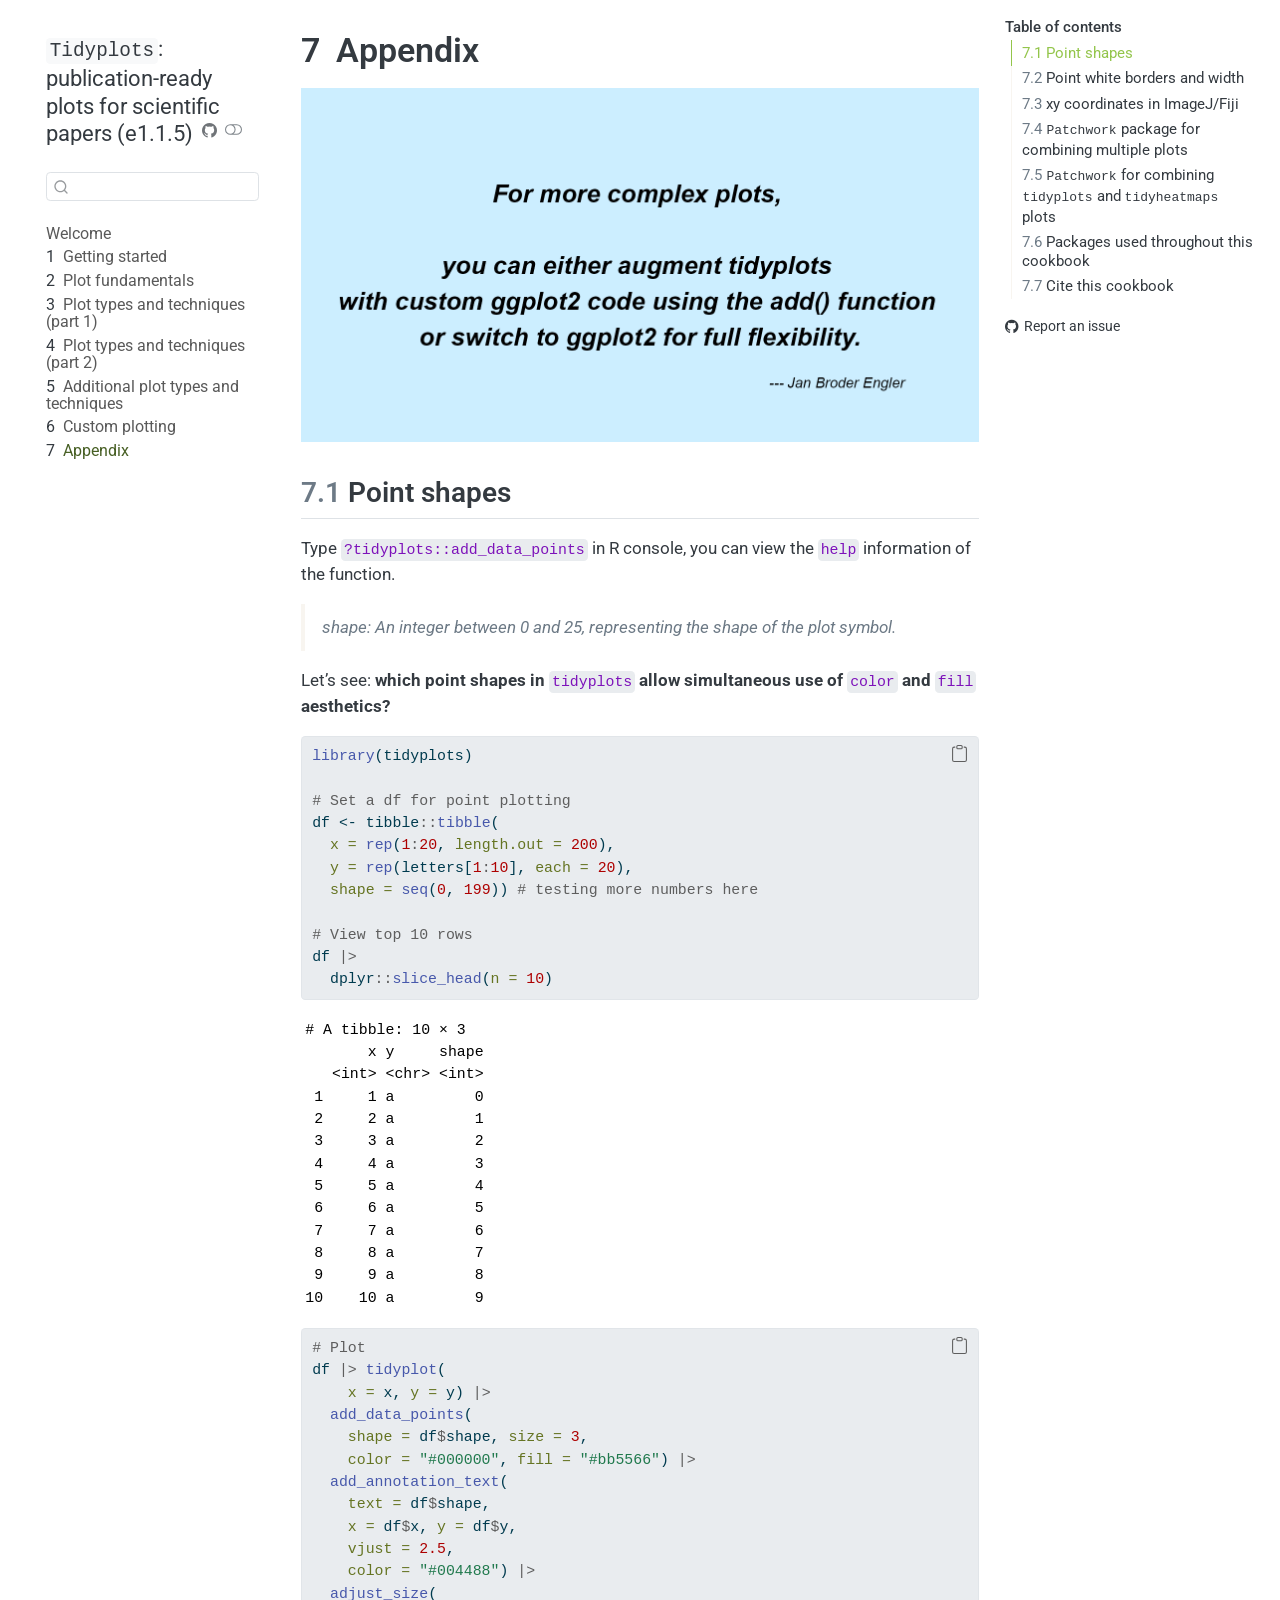
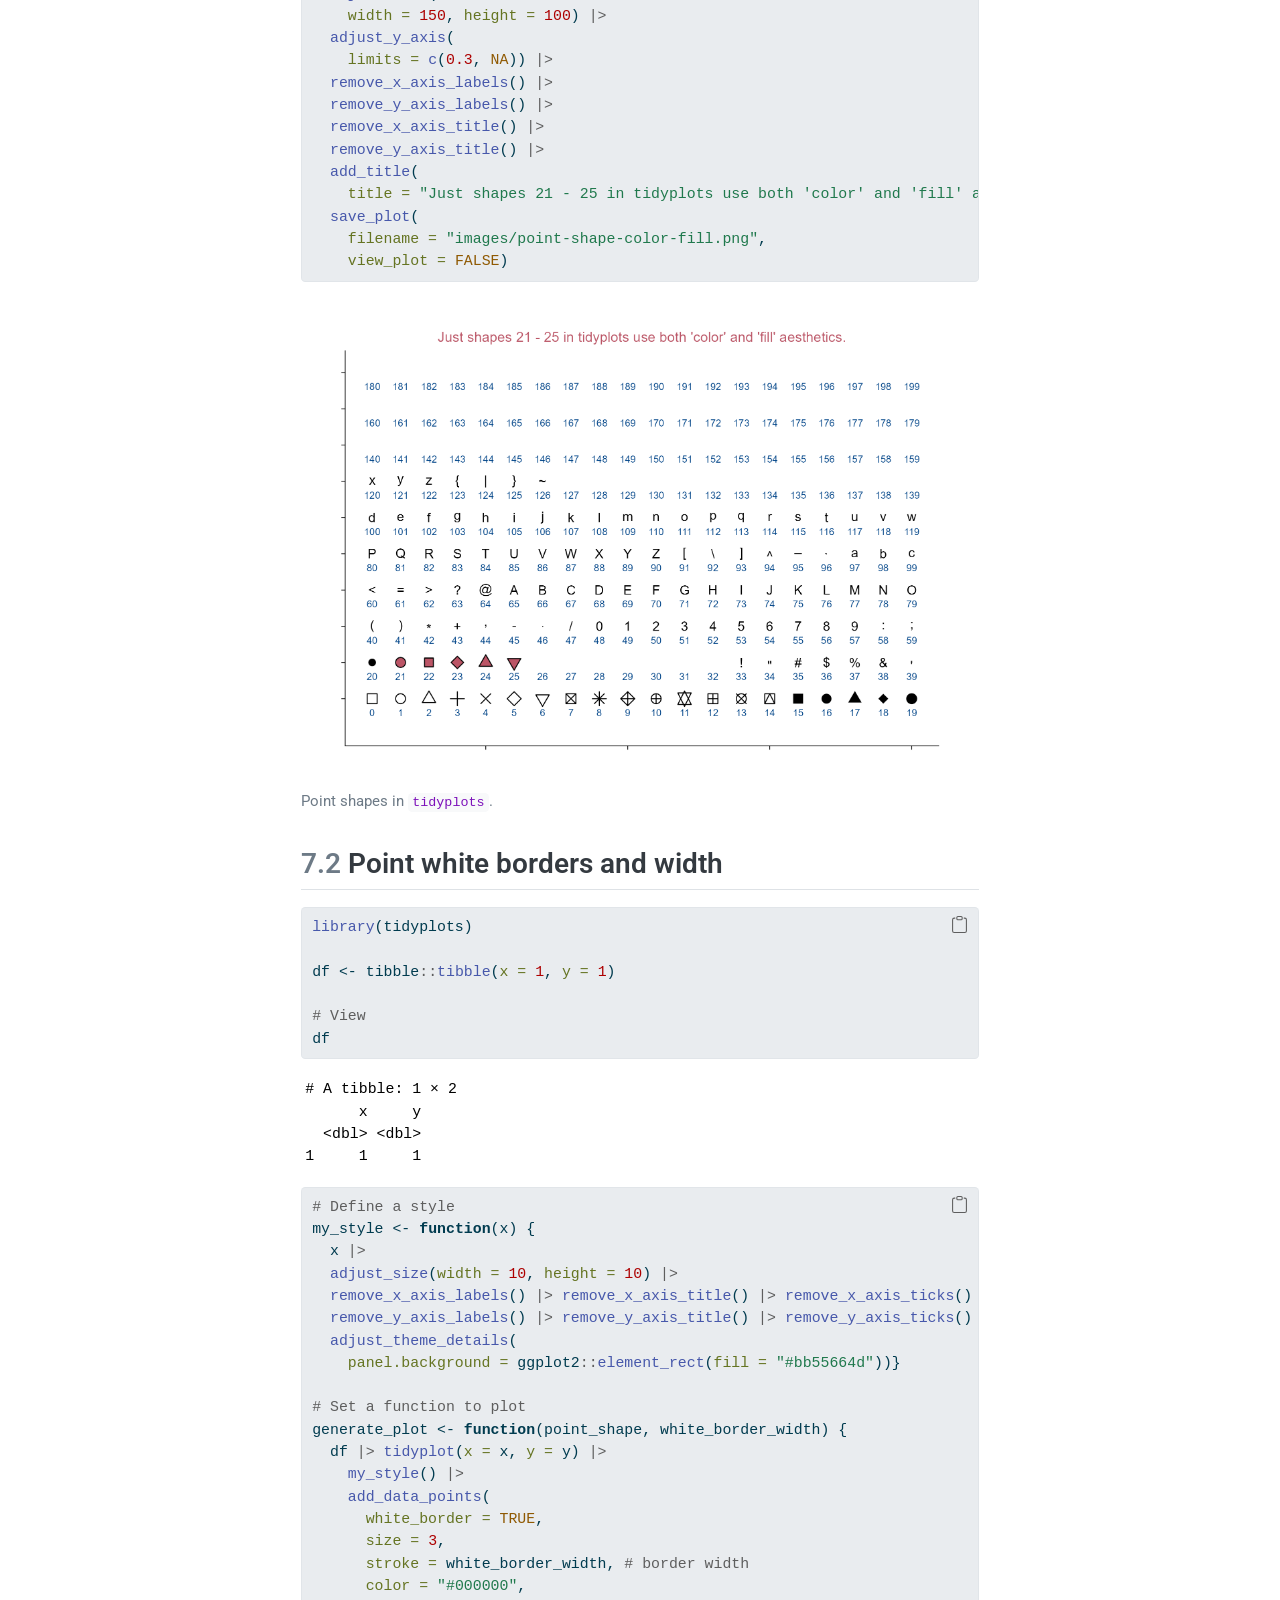
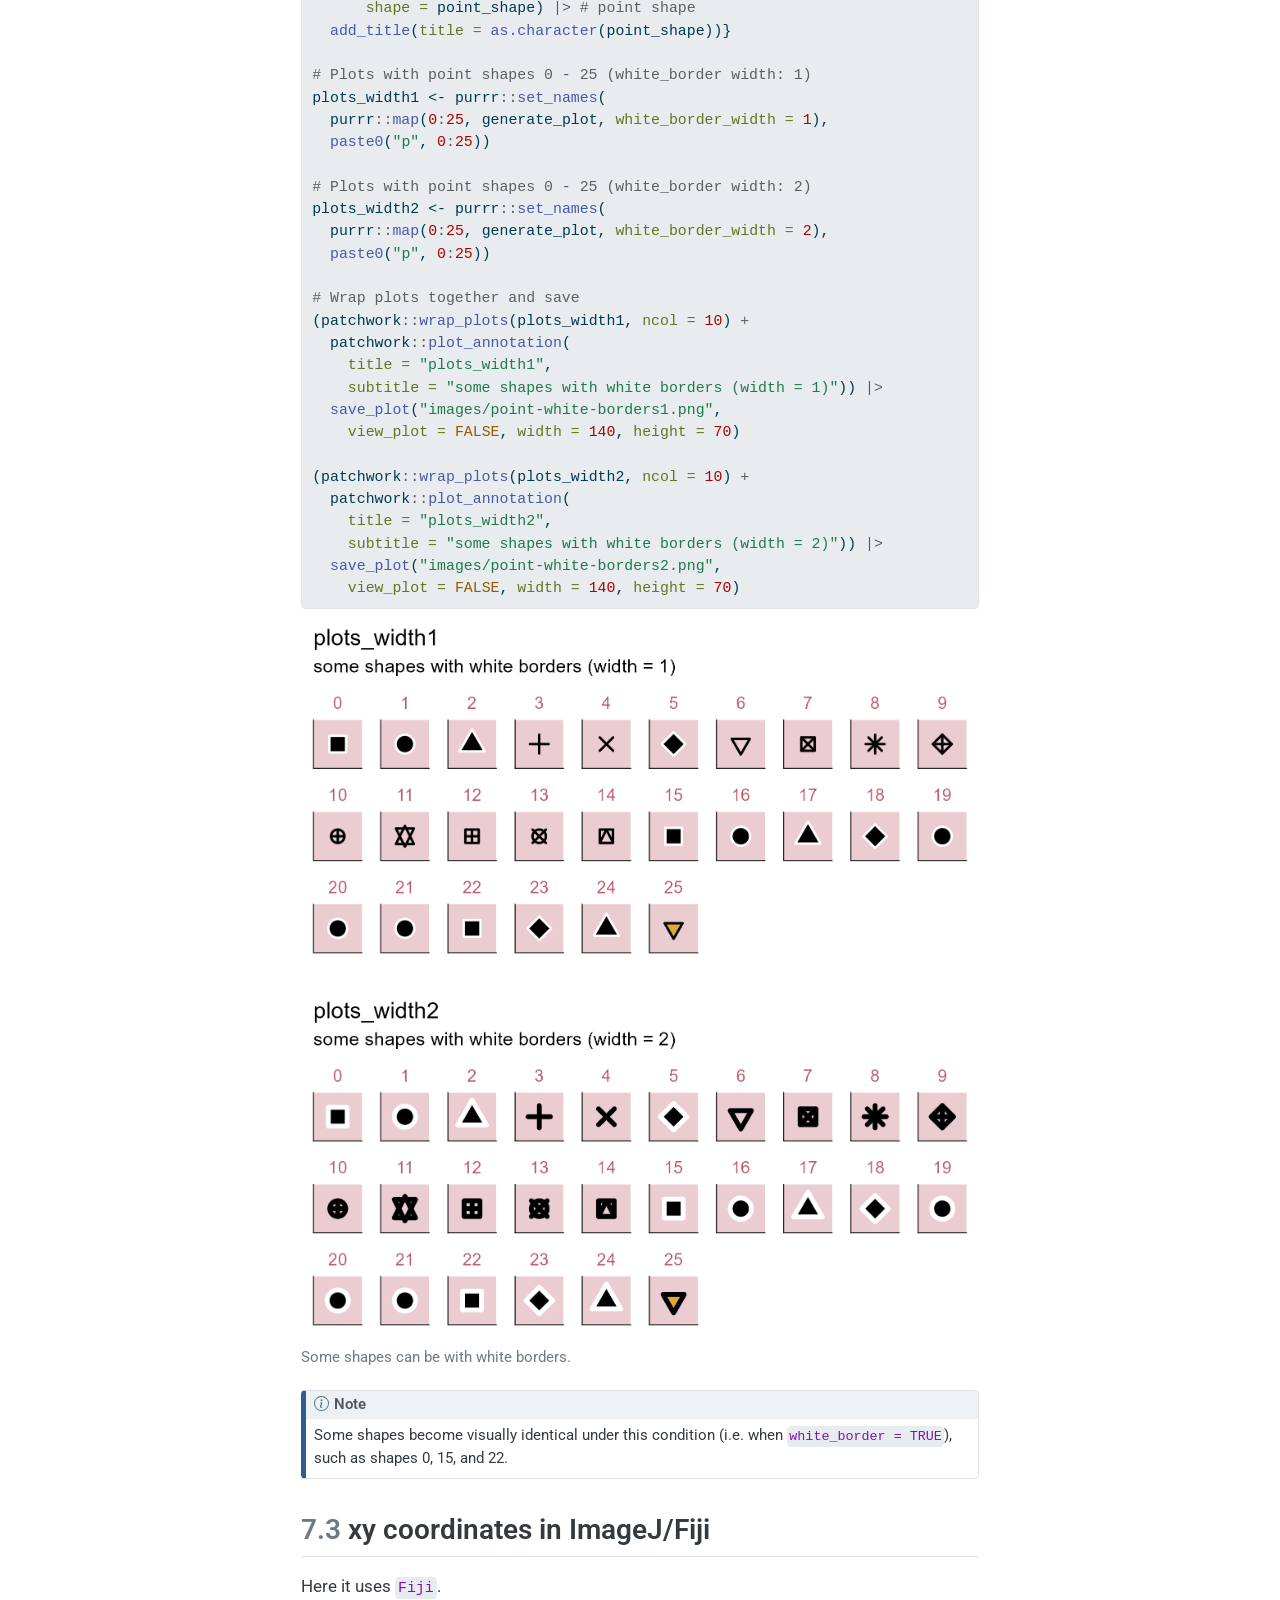
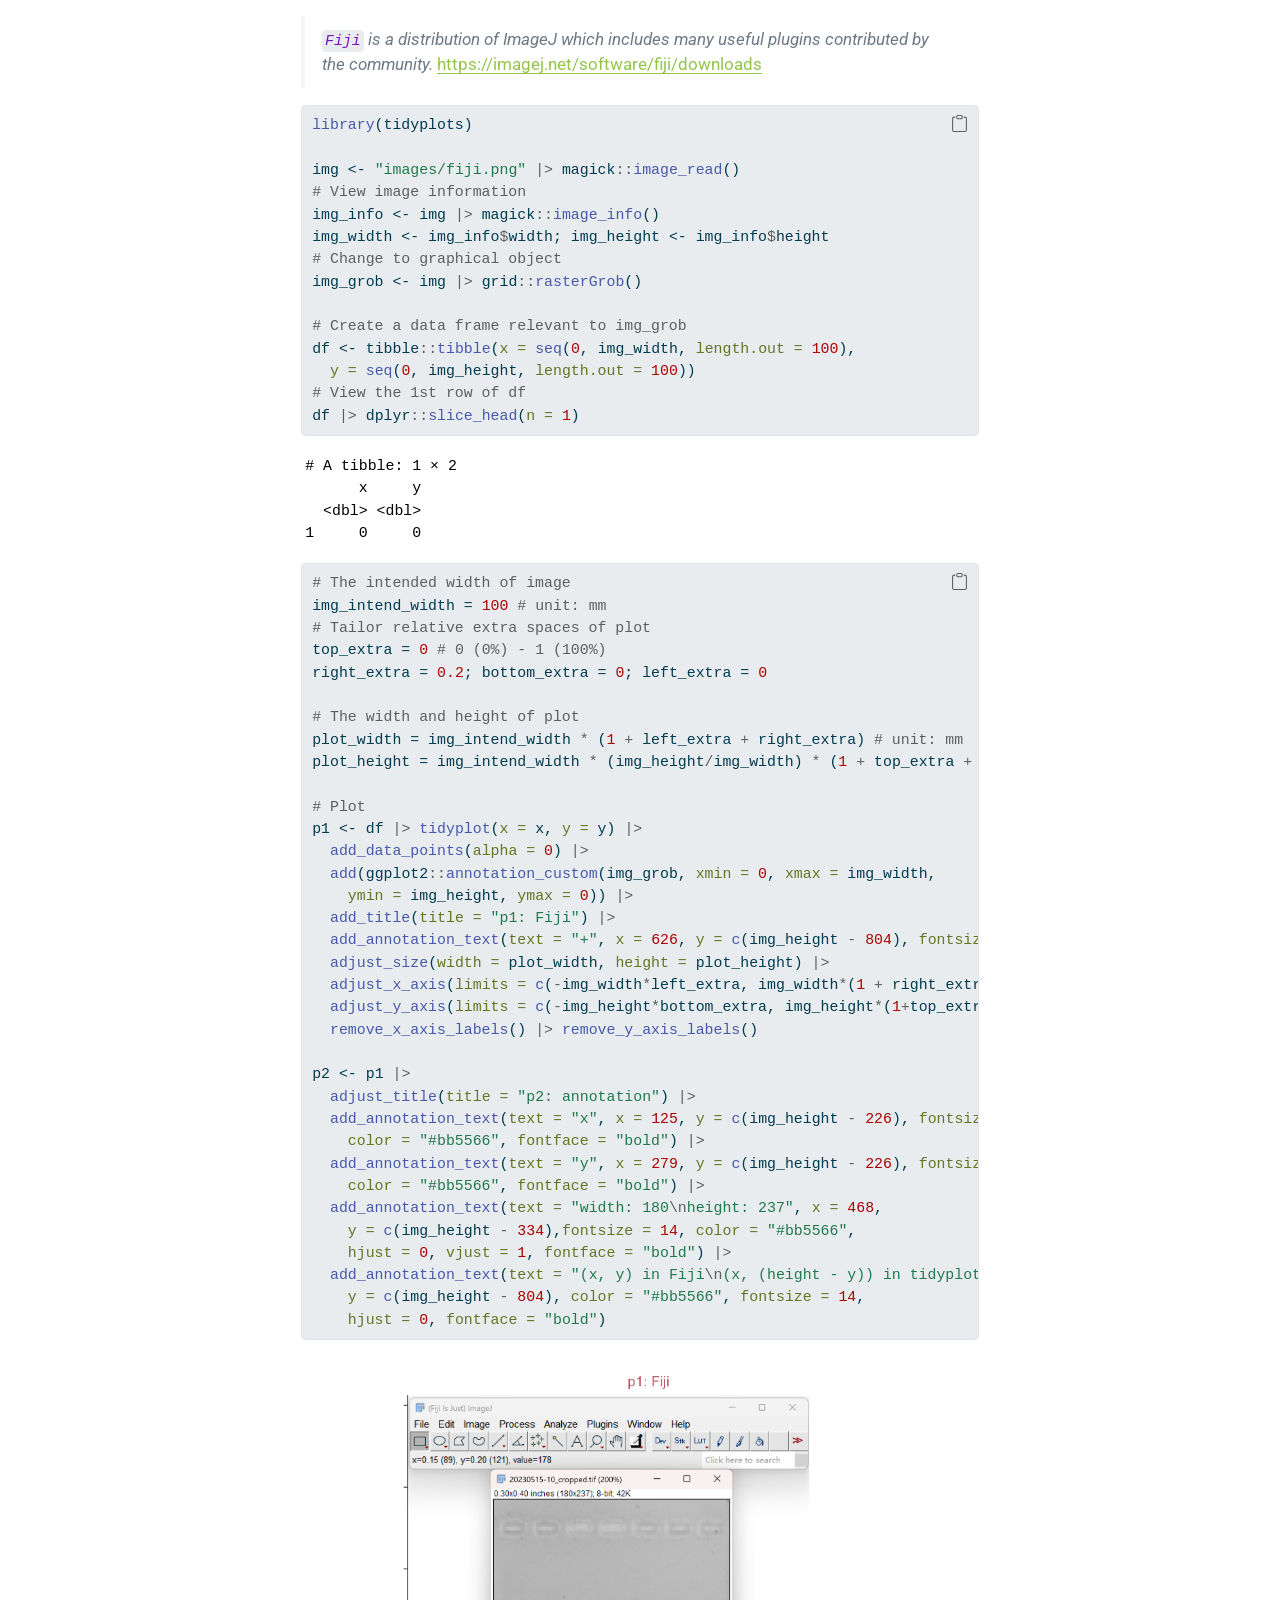
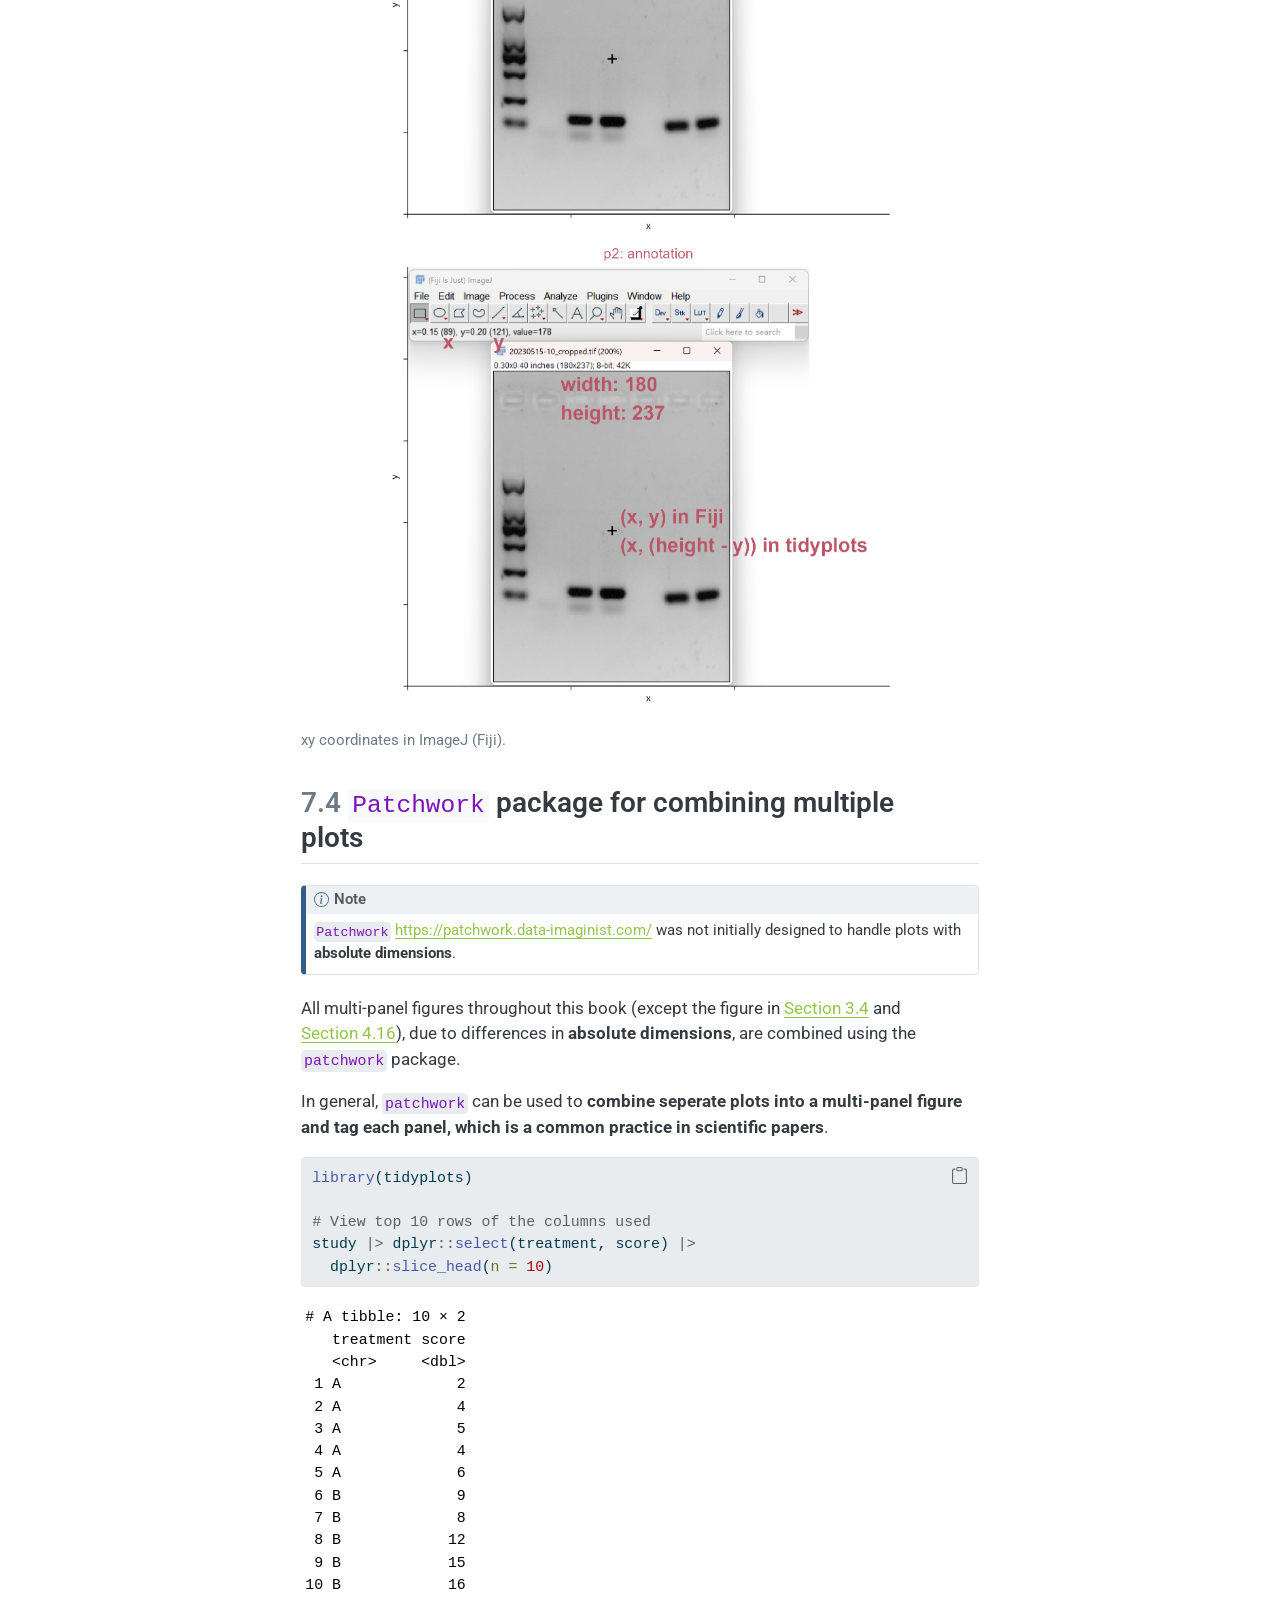
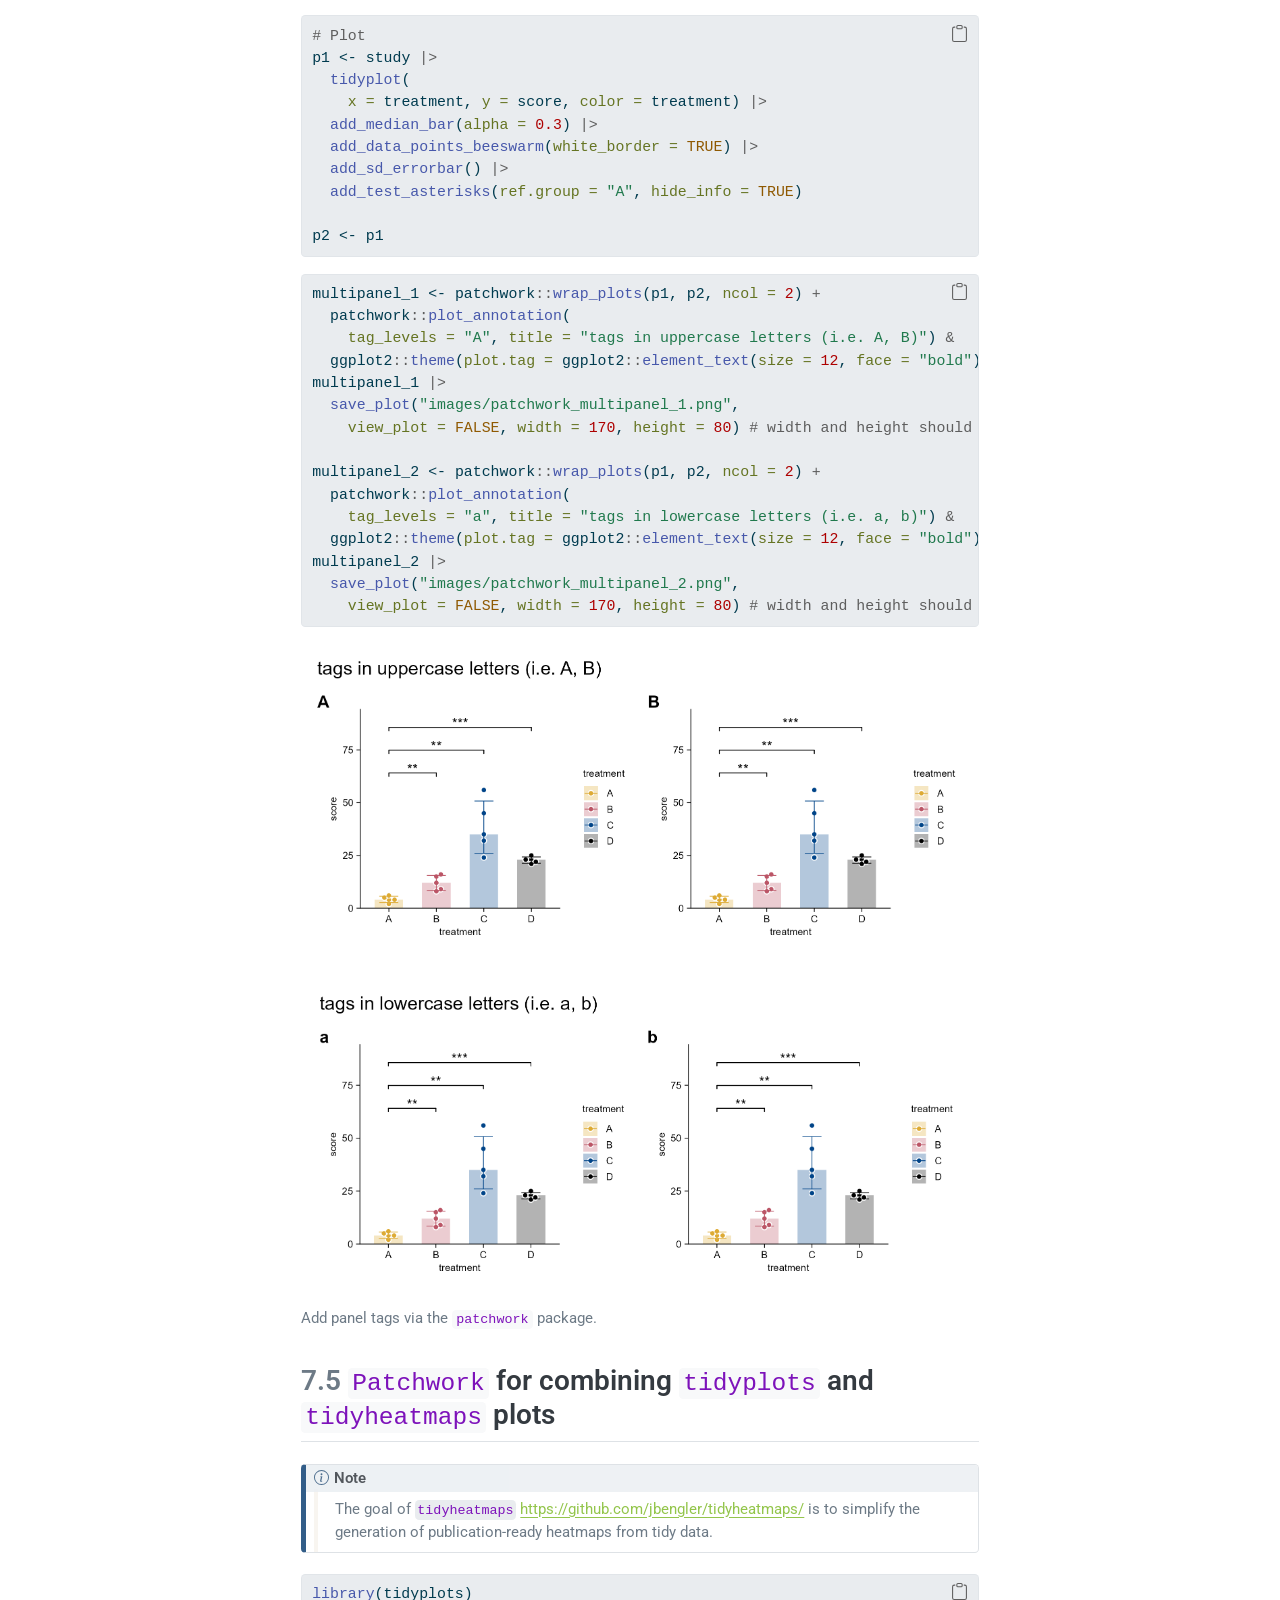
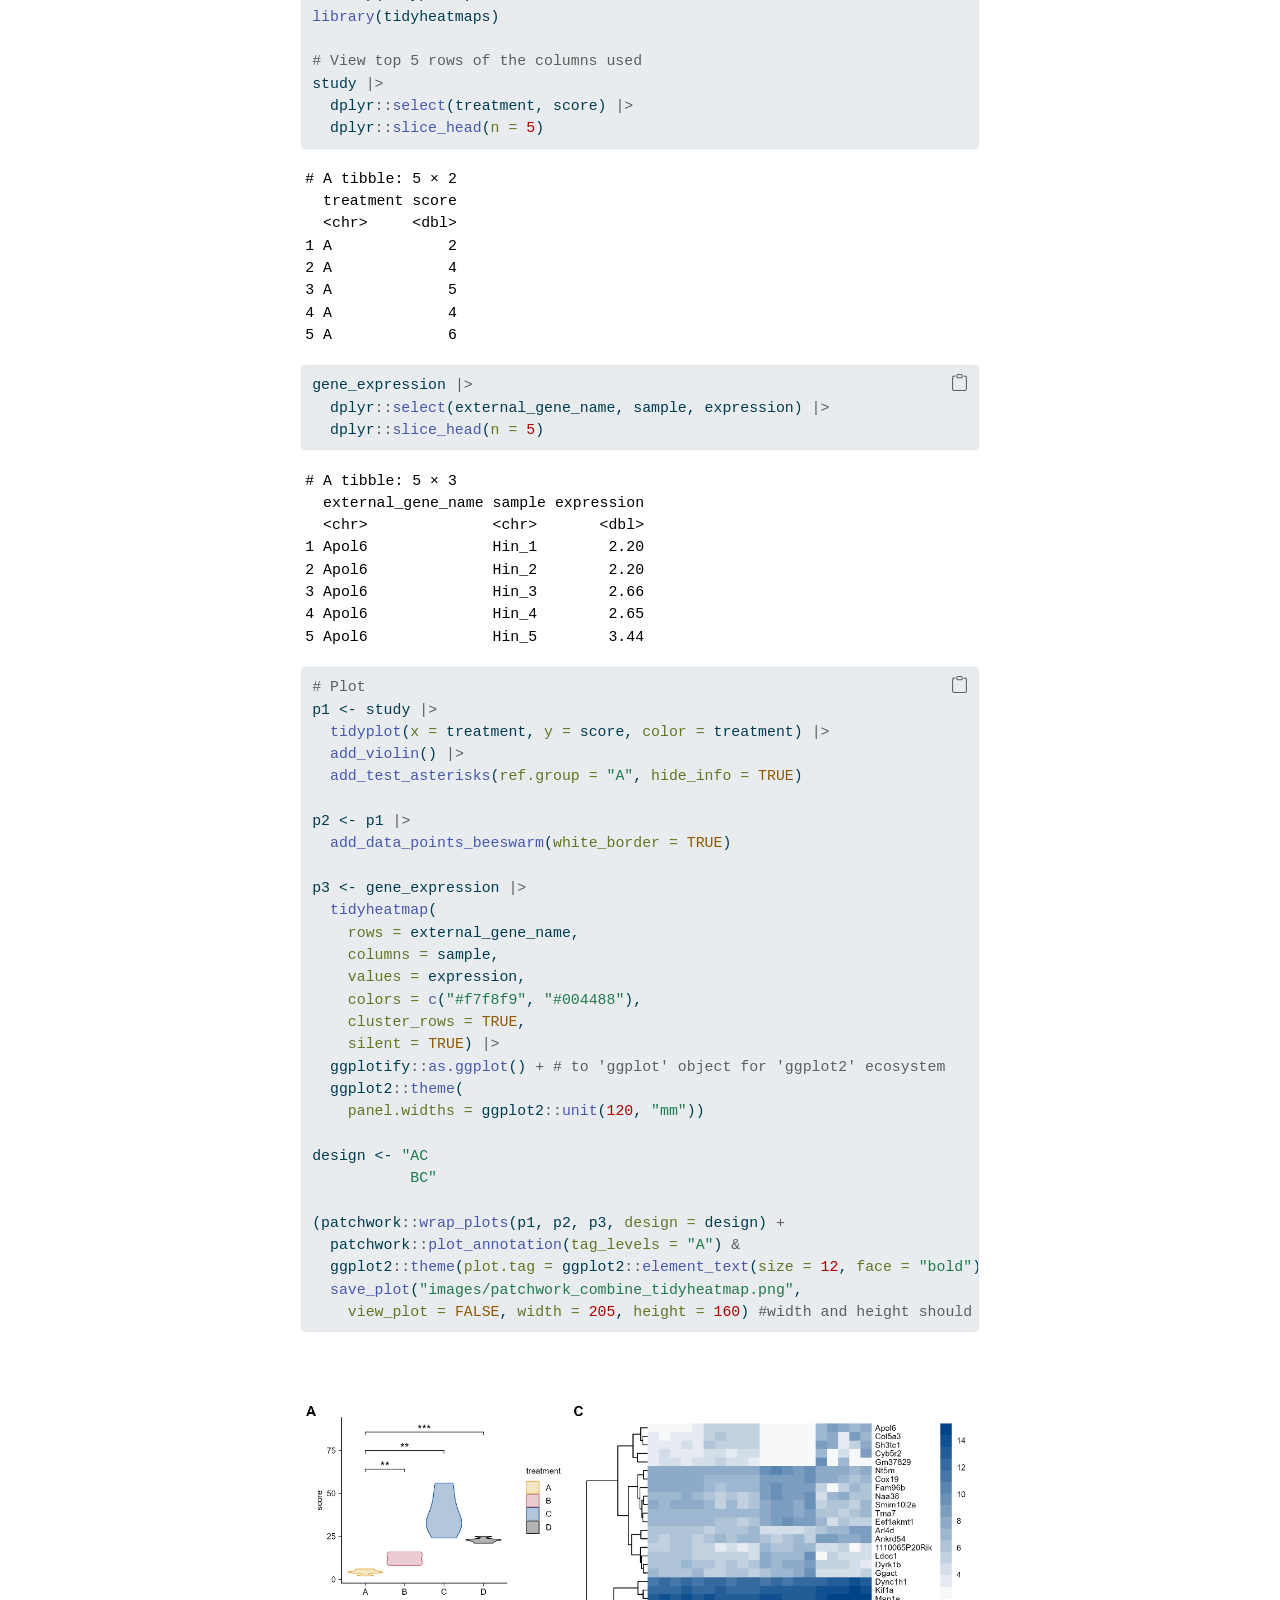
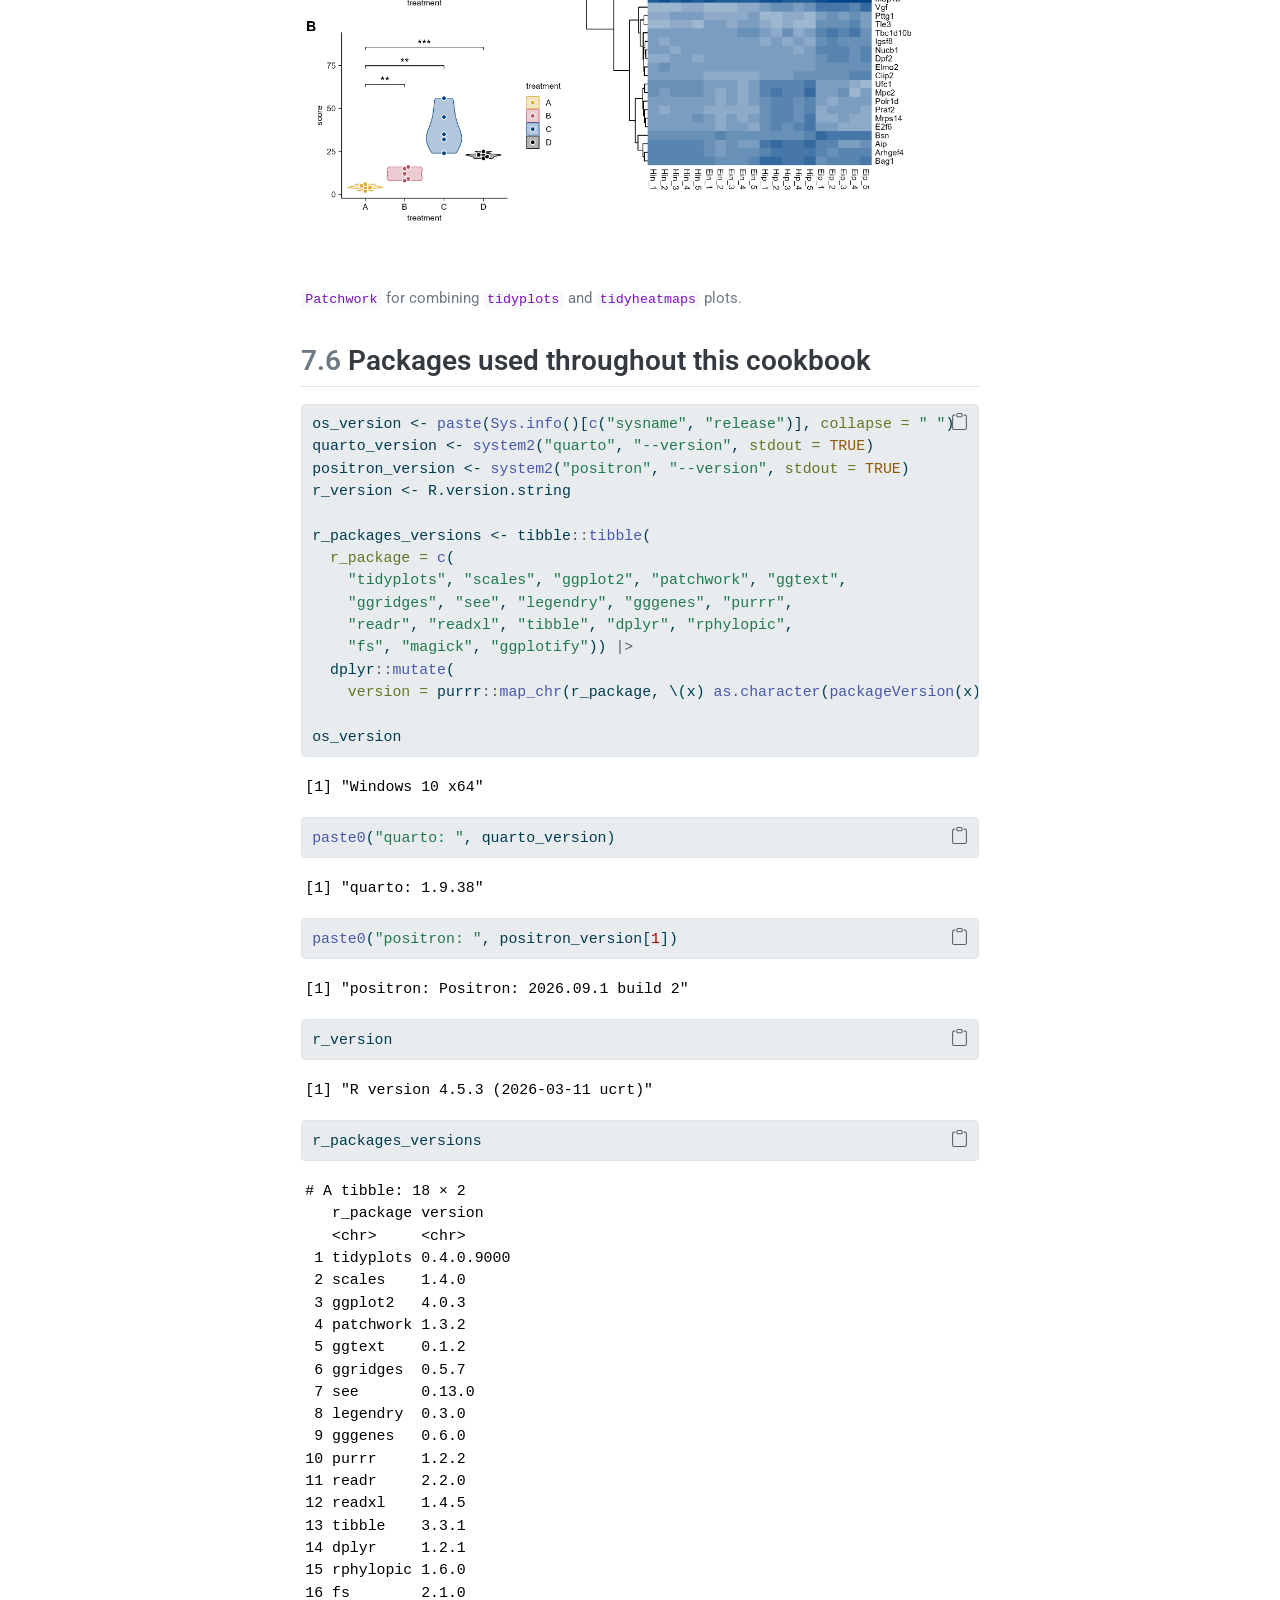
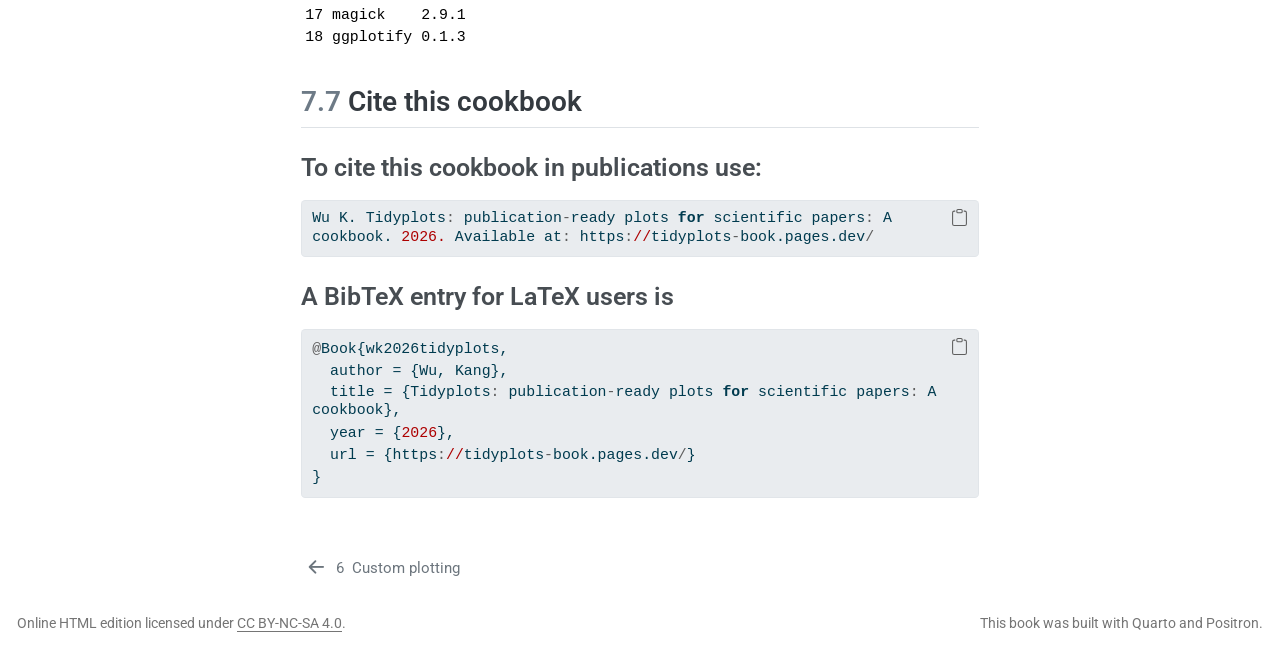
==== _book/appendix.html @ 6f5a4bde "e1.1.5" ====
<!DOCTYPE html>
<html xmlns="http://www.w3.org/1999/xhtml" lang="en" xml:lang="en"><head>

<meta charset="utf-8">
<meta name="generator" content="quarto-1.9.38">

<meta name="viewport" content="width=device-width, initial-scale=1.0, user-scalable=yes">


<title>7&nbsp; Appendix – `Tidyplots`: publication-ready plots for scientific papers (e1.1.5)</title>
<style>
/* Default styles provided by pandoc.
** See https://pandoc.org/MANUAL.html#variables-for-html for config info.
*/
code{white-space: pre-wrap;}
span.smallcaps{font-variant: small-caps;}
div.columns{display: flex; gap: min(4vw, 1.5em);}
div.column{flex: auto; overflow-x: auto;}
div.hanging-indent{margin-left: 1.5em; text-indent: -1.5em;}
ul.task-list{list-style: none;}
ul.task-list li input[type="checkbox"] {
  width: 0.8em;
  margin: 0 0.8em 0.2em -1em; /* quarto-specific, see https://github.com/quarto-dev/quarto-cli/issues/4556 */ 
  vertical-align: middle;
}
/* CSS for syntax highlighting */
html { -webkit-text-size-adjust: 100%; }
pre > code.sourceCode { white-space: pre; position: relative; }
pre > code.sourceCode > span { display: inline-block; line-height: 1.25; }
pre > code.sourceCode > span:empty { height: 1.2em; }
.sourceCode { overflow: visible; }
code.sourceCode > span { color: inherit; text-decoration: inherit; }
div.sourceCode { margin: 1em 0; }
pre.sourceCode { margin: 0; }
@media screen {
div.sourceCode { overflow: auto; }
}
@media print {
pre > code.sourceCode { white-space: pre-wrap; }
pre > code.sourceCode > span { text-indent: -5em; padding-left: 5em; }
}
pre.numberSource code
  { counter-reset: source-line 0; }
pre.numberSource code > span
  { position: relative; left: -4em; counter-increment: source-line; }
pre.numberSource code > span > a:first-child::before
  { content: counter(source-line);
    position: relative; left: -1em; text-align: right; vertical-align: baseline;
    border: none; display: inline-block;
    -webkit-touch-callout: none; -webkit-user-select: none;
    -khtml-user-select: none; -moz-user-select: none;
    -ms-user-select: none; user-select: none;
    padding: 0 4px; width: 4em;
  }
pre.numberSource { margin-left: 3em;  padding-left: 4px; }
div.sourceCode
  {   }
@media screen {
pre > code.sourceCode > span > a:first-child::before { text-decoration: underline; }
}
</style>


<script src="site_libs/quarto-nav/quarto-nav.js"></script>
<script src="site_libs/quarto-nav/headroom.min.js"></script>
<script src="site_libs/clipboard/clipboard.min.js"></script>
<script src="site_libs/quarto-search/autocomplete.umd.js"></script>
<script src="site_libs/quarto-search/fuse.min.js"></script>
<script src="site_libs/quarto-search/quarto-search.js"></script>
<meta name="quarto:offset" content="./">
<link href="./more-custom-plots.html" rel="prev">
<link href="./tidyplots_cover_v1.1.5.png" rel="icon" type="image/png">
<script src="site_libs/quarto-html/quarto.js" type="module"></script>
<script src="site_libs/quarto-html/tabsets/tabsets.js" type="module"></script>
<script src="site_libs/quarto-html/popper.min.js"></script>
<script src="site_libs/quarto-html/tippy.umd.min.js"></script>
<script src="site_libs/quarto-html/anchor.min.js"></script>
<link href="site_libs/quarto-html/tippy.css" rel="stylesheet">
<link href="site_libs/quarto-html/quarto-syntax-highlighting-15634bcf2e68342d4ad2dfa704d543f6.css" rel="stylesheet" class="quarto-color-scheme" id="quarto-text-highlighting-styles">
<link href="site_libs/quarto-html/quarto-syntax-highlighting-dark-0a6b7249c26820e032cb0bd839ff02b1.css" rel="stylesheet" class="quarto-color-scheme quarto-color-alternate" id="quarto-text-highlighting-styles">
<link href="site_libs/quarto-html/quarto-syntax-highlighting-15634bcf2e68342d4ad2dfa704d543f6.css" rel="stylesheet" class="quarto-color-scheme-extra" id="quarto-text-highlighting-styles">
<script src="site_libs/bootstrap/bootstrap.min.js"></script>
<link href="site_libs/bootstrap/bootstrap-icons.css" rel="stylesheet">
<link href="site_libs/bootstrap/bootstrap-12dbc0c64bc7d78fb3aaa13411330519.min.css" rel="stylesheet" append-hash="true" class="quarto-color-scheme" id="quarto-bootstrap" data-mode="light">
<link href="site_libs/bootstrap/bootstrap-dark-50dc151278dbc3c23d5484266a564328.min.css" rel="stylesheet" append-hash="true" class="quarto-color-scheme quarto-color-alternate" id="quarto-bootstrap" data-mode="dark">
<link href="site_libs/bootstrap/bootstrap-12dbc0c64bc7d78fb3aaa13411330519.min.css" rel="stylesheet" append-hash="true" class="quarto-color-scheme-extra" id="quarto-bootstrap" data-mode="light">
<script id="quarto-search-options" type="application/json">{
  "location": "sidebar",
  "copy-button": false,
  "collapse-after": 3,
  "panel-placement": "start",
  "type": "textbox",
  "limit": 50,
  "keyboard-shortcut": [
    "f",
    "/",
    "s"
  ],
  "show-item-context": false,
  "language": {
    "search-no-results-text": "No results",
    "search-matching-documents-text": "matching documents",
    "search-copy-link-title": "Copy link to search",
    "search-hide-matches-text": "Hide additional matches",
    "search-more-match-text": "more match in this document",
    "search-more-matches-text": "more matches in this document",
    "search-clear-button-title": "Clear",
    "search-text-placeholder": "",
    "search-detached-cancel-button-title": "Cancel",
    "search-submit-button-title": "Submit",
    "search-label": "Search"
  }
}</script>
<script async="" src="https://www.googletagmanager.com/gtag/js?id=G-73R3962S0Z"></script>

<script type="text/javascript">

window.dataLayer = window.dataLayer || [];
function gtag(){dataLayer.push(arguments);}
gtag('js', new Date());
gtag('config', 'G-73R3962S0Z', { 'anonymize_ip': true});
</script>


</head>

<body class="nav-sidebar floating quarto-light"><script id="quarto-html-before-body" type="application/javascript">
    const toggleBodyColorMode = (bsSheetEl) => {
      const mode = bsSheetEl.getAttribute("data-mode");
      const bodyEl = window.document.querySelector("body");
      if (mode === "dark") {
        bodyEl.classList.add("quarto-dark");
        bodyEl.classList.remove("quarto-light");
      } else {
        bodyEl.classList.add("quarto-light");
        bodyEl.classList.remove("quarto-dark");
      }
    }
    const toggleBodyColorPrimary = () => {
      const bsSheetEl = window.document.querySelector("link#quarto-bootstrap:not([rel=disabled-stylesheet])");
      if (bsSheetEl) {
        toggleBodyColorMode(bsSheetEl);
      }
    }
    const setColorSchemeToggle = (alternate) => {
      const toggles = window.document.querySelectorAll('.quarto-color-scheme-toggle');
      for (let i=0; i < toggles.length; i++) {
        const toggle = toggles[i];
        if (toggle) {
          if (alternate) {
            toggle.classList.add("alternate");
          } else {
            toggle.classList.remove("alternate");
          }
        }
      }
    };
    const toggleColorMode = (alternate) => {
      // Switch the stylesheets
      const primaryStylesheets = window.document.querySelectorAll('link.quarto-color-scheme:not(.quarto-color-alternate)');
      const alternateStylesheets = window.document.querySelectorAll('link.quarto-color-scheme.quarto-color-alternate');
      manageTransitions('#quarto-margin-sidebar .nav-link', false);
      if (alternate) {
        // note: dark is layered on light, we don't disable primary!
        enableStylesheet(alternateStylesheets);
        for (const sheetNode of alternateStylesheets) {
          if (sheetNode.id === "quarto-bootstrap") {
            toggleBodyColorMode(sheetNode);
          }
        }
      } else {
        disableStylesheet(alternateStylesheets);
        enableStylesheet(primaryStylesheets)
        toggleBodyColorPrimary();
      }
      manageTransitions('#quarto-margin-sidebar .nav-link', true);
      // Switch the toggles
      setColorSchemeToggle(alternate)
      // Hack to workaround the fact that safari doesn't
      // properly recolor the scrollbar when toggling (#1455)
      if (navigator.userAgent.indexOf('Safari') > 0 && navigator.userAgent.indexOf('Chrome') == -1) {
        manageTransitions("body", false);
        window.scrollTo(0, 1);
        setTimeout(() => {
          window.scrollTo(0, 0);
          manageTransitions("body", true);
        }, 40);
      }
    }
    const disableStylesheet = (stylesheets) => {
      for (let i=0; i < stylesheets.length; i++) {
        const stylesheet = stylesheets[i];
        stylesheet.rel = 'disabled-stylesheet';
      }
    }
    const enableStylesheet = (stylesheets) => {
      for (let i=0; i < stylesheets.length; i++) {
        const stylesheet = stylesheets[i];
        if(stylesheet.rel !== 'stylesheet') { // for Chrome, which will still FOUC without this check
          stylesheet.rel = 'stylesheet';
        }
      }
    }
    const manageTransitions = (selector, allowTransitions) => {
      const els = window.document.querySelectorAll(selector);
      for (let i=0; i < els.length; i++) {
        const el = els[i];
        if (allowTransitions) {
          el.classList.remove('notransition');
        } else {
          el.classList.add('notransition');
        }
      }
    }
    const isFileUrl = () => {
      return window.location.protocol === 'file:';
    }
    const hasAlternateSentinel = () => {
      let styleSentinel = getColorSchemeSentinel();
      if (styleSentinel !== null) {
        return styleSentinel === "alternate";
      } else {
        return false;
      }
    }
    const setStyleSentinel = (alternate) => {
      const value = alternate ? "alternate" : "default";
      if (!isFileUrl()) {
        window.localStorage.setItem("quarto-color-scheme", value);
      } else {
        localAlternateSentinel = value;
      }
    }
    const getColorSchemeSentinel = () => {
      if (!isFileUrl()) {
        const storageValue = window.localStorage.getItem("quarto-color-scheme");
        return storageValue != null ? storageValue : localAlternateSentinel;
      } else {
        return localAlternateSentinel;
      }
    }
    const toggleGiscusIfUsed = (isAlternate, darkModeDefault) => {
      const baseTheme = document.querySelector('#giscus-base-theme')?.value ?? 'light';
      const alternateTheme = document.querySelector('#giscus-alt-theme')?.value ?? 'dark';
      let newTheme = '';
      if(authorPrefersDark) {
        newTheme = isAlternate ? baseTheme : alternateTheme;
      } else {
        newTheme = isAlternate ? alternateTheme : baseTheme;
      }
      const changeGiscusTheme = () => {
        // From: https://github.com/giscus/giscus/issues/336
        const sendMessage = (message) => {
          const iframe = document.querySelector('iframe.giscus-frame');
          if (!iframe) return;
          iframe.contentWindow.postMessage({ giscus: message }, 'https://giscus.app');
        }
        sendMessage({
          setConfig: {
            theme: newTheme
          }
        });
      }
      const isGiscussLoaded = window.document.querySelector('iframe.giscus-frame') !== null;
      if (isGiscussLoaded) {
        changeGiscusTheme();
      }
    };
    const authorPrefersDark = false;
    const darkModeDefault = authorPrefersDark;
      document.querySelector('link#quarto-text-highlighting-styles.quarto-color-scheme-extra').rel = 'disabled-stylesheet';
      document.querySelector('link#quarto-bootstrap.quarto-color-scheme-extra').rel = 'disabled-stylesheet';
    let localAlternateSentinel = darkModeDefault ? 'alternate' : 'default';
    // Dark / light mode switch
    window.quartoToggleColorScheme = () => {
      // Read the current dark / light value
      let toAlternate = !hasAlternateSentinel();
      toggleColorMode(toAlternate);
      setStyleSentinel(toAlternate);
      toggleGiscusIfUsed(toAlternate, darkModeDefault);
      window.dispatchEvent(new Event('resize'));
    };
    // Switch to dark mode if need be
    if (hasAlternateSentinel()) {
      toggleColorMode(true);
    } else {
      toggleColorMode(false);
    }
  </script>

<div id="quarto-search-results"></div>
  <header id="quarto-header" class="headroom fixed-top">
  <nav class="quarto-secondary-nav">
    <div class="container-fluid d-flex">
      <button type="button" class="quarto-btn-toggle btn" data-bs-toggle="collapse" role="button" data-bs-target=".quarto-sidebar-collapse-item" aria-controls="quarto-sidebar" aria-expanded="false" aria-label="Toggle sidebar navigation" onclick="if (window.quartoToggleHeadroom) { window.quartoToggleHeadroom(); }">
        <i class="bi bi-layout-text-sidebar-reverse"></i>
      </button>
        <nav class="quarto-page-breadcrumbs" aria-label="breadcrumb"><ol class="breadcrumb"><li class="breadcrumb-item"><a href="./appendix.html"><span class="chapter-number">7</span>&nbsp; <span class="chapter-title">Appendix</span></a></li></ol></nav>
        <a class="flex-grow-1" role="navigation" data-bs-toggle="collapse" data-bs-target=".quarto-sidebar-collapse-item" aria-controls="quarto-sidebar" aria-expanded="false" aria-label="Toggle sidebar navigation" onclick="if (window.quartoToggleHeadroom) { window.quartoToggleHeadroom(); }">      
        </a>
      <button type="button" class="btn quarto-search-button" aria-label="Search" onclick="window.quartoOpenSearch();">
        <i class="bi bi-search"></i>
      </button>
    </div>
  </nav>
</header>
<!-- content -->
<div id="quarto-content" class="quarto-container page-columns page-rows-contents page-layout-article">
<!-- sidebar -->
  <nav id="quarto-sidebar" class="sidebar collapse collapse-horizontal quarto-sidebar-collapse-item sidebar-navigation floating overflow-auto">
    <div class="pt-lg-2 mt-2 text-left sidebar-header">
    <div class="sidebar-title mb-0 py-0">
      <a href="./"><code>Tidyplots</code>: publication-ready plots for scientific papers (e1.1.5)</a> 
        <div class="sidebar-tools-main">
    <a href="https://github.com/iamhealthy/tidyplots-book/" title="Source Code" class="quarto-navigation-tool px-1" aria-label="Source Code"><i class="bi bi-github"></i></a>
  <a href="" class="quarto-color-scheme-toggle quarto-navigation-tool  px-1" onclick="window.quartoToggleColorScheme(); return false;" title="Toggle dark mode"><i class="bi"></i></a>
</div>
    </div>
      </div>
        <div class="mt-2 flex-shrink-0 align-items-center">
        <div class="sidebar-search">
        <div id="quarto-search" class="" title="Search"></div>
        </div>
        </div>
    <div class="sidebar-menu-container"> 
    <ul class="list-unstyled mt-1">
        <li class="sidebar-item">
  <div class="sidebar-item-container"> 
  <a href="./index.html" class="sidebar-item-text sidebar-link">
 <span class="menu-text">Welcome</span></a>
  </div>
</li>
        <li class="sidebar-item">
  <div class="sidebar-item-container"> 
  <a href="./getting-started.html" class="sidebar-item-text sidebar-link">
 <span class="menu-text"><span class="chapter-number">1</span>&nbsp; <span class="chapter-title">Getting started</span></span></a>
  </div>
</li>
        <li class="sidebar-item">
  <div class="sidebar-item-container"> 
  <a href="./plots.html" class="sidebar-item-text sidebar-link">
 <span class="menu-text"><span class="chapter-number">2</span>&nbsp; <span class="chapter-title">Plot fundamentals</span></span></a>
  </div>
</li>
        <li class="sidebar-item">
  <div class="sidebar-item-container"> 
  <a href="./plots-and-skills_part1.html" class="sidebar-item-text sidebar-link">
 <span class="menu-text"><span class="chapter-number">3</span>&nbsp; <span class="chapter-title">Plot types and techniques (part 1)</span></span></a>
  </div>
</li>
        <li class="sidebar-item">
  <div class="sidebar-item-container"> 
  <a href="./plots-and-skills_part2.html" class="sidebar-item-text sidebar-link">
 <span class="menu-text"><span class="chapter-number">4</span>&nbsp; <span class="chapter-title">Plot types and techniques (part 2)</span></span></a>
  </div>
</li>
        <li class="sidebar-item">
  <div class="sidebar-item-container"> 
  <a href="./more-plots.html" class="sidebar-item-text sidebar-link">
 <span class="menu-text"><span class="chapter-number">5</span>&nbsp; <span class="chapter-title">Additional plot types and techniques</span></span></a>
  </div>
</li>
        <li class="sidebar-item">
  <div class="sidebar-item-container"> 
  <a href="./more-custom-plots.html" class="sidebar-item-text sidebar-link">
 <span class="menu-text"><span class="chapter-number">6</span>&nbsp; <span class="chapter-title">Custom plotting</span></span></a>
  </div>
</li>
        <li class="sidebar-item">
  <div class="sidebar-item-container"> 
  <a href="./appendix.html" class="sidebar-item-text sidebar-link active">
 <span class="menu-text"><span class="chapter-number">7</span>&nbsp; <span class="chapter-title">Appendix</span></span></a>
  </div>
</li>
    </ul>
    </div>
</nav>
<div id="quarto-sidebar-glass" class="quarto-sidebar-collapse-item" data-bs-toggle="collapse" data-bs-target=".quarto-sidebar-collapse-item"></div>
<!-- margin-sidebar -->
    <div id="quarto-margin-sidebar" class="sidebar margin-sidebar">
        <nav id="TOC" role="doc-toc" class="toc-active">
    <h2 id="toc-title">Table of contents</h2>
   
  <ul>
  <li><a href="#sec-point-shapes" id="toc-sec-point-shapes" class="nav-link active" data-scroll-target="#sec-point-shapes"><span class="header-section-number">7.1</span> Point shapes</a></li>
  <li><a href="#sec-point-white-borders-and-width" id="toc-sec-point-white-borders-and-width" class="nav-link" data-scroll-target="#sec-point-white-borders-and-width"><span class="header-section-number">7.2</span> Point white borders and width</a></li>
  <li><a href="#sec-xy-coordinates-imagej" id="toc-sec-xy-coordinates-imagej" class="nav-link" data-scroll-target="#sec-xy-coordinates-imagej"><span class="header-section-number">7.3</span> xy coordinates in ImageJ/Fiji</a></li>
  <li><a href="#patchwork-package-for-combining-multiple-plots" id="toc-patchwork-package-for-combining-multiple-plots" class="nav-link" data-scroll-target="#patchwork-package-for-combining-multiple-plots"><span class="header-section-number">7.4</span> <code>Patchwork</code> package for combining multiple plots</a></li>
  <li><a href="#patchwork-for-combining-tidyplots-and-tidyheatmaps-plots" id="toc-patchwork-for-combining-tidyplots-and-tidyheatmaps-plots" class="nav-link" data-scroll-target="#patchwork-for-combining-tidyplots-and-tidyheatmaps-plots"><span class="header-section-number">7.5</span> <code>Patchwork</code> for combining <code>tidyplots</code> and <code>tidyheatmaps</code> plots</a></li>
  <li><a href="#packages-used-throughout-this-cookbook" id="toc-packages-used-throughout-this-cookbook" class="nav-link" data-scroll-target="#packages-used-throughout-this-cookbook"><span class="header-section-number">7.6</span> Packages used throughout this cookbook</a></li>
  <li><a href="#cite-this-cookbook" id="toc-cite-this-cookbook" class="nav-link" data-scroll-target="#cite-this-cookbook"><span class="header-section-number">7.7</span> Cite this cookbook</a></li>
  </ul>
<div class="toc-actions"><ul><li><a href="https://github.com/iamhealthy/tidyplots-book/issues/new" class="toc-action"><i class="bi bi-github"></i>Report an issue</a></li></ul></div></nav>
    </div>
<!-- main -->
<main class="content" id="quarto-document-content">


<header id="title-block-header" class="quarto-title-block default">
<div class="quarto-title">
<h1 class="title"><span class="chapter-number">7</span>&nbsp; <span class="chapter-title">Appendix</span></h1>
</div>



<div class="quarto-title-meta">

    
  
    
  </div>
  


</header>


<div class="quarto-figure quarto-figure-center">
<figure class="figure">
<p><img src="images/tidyplots-complex_add_ggplot2.png" class="img-fluid quarto-figure quarto-figure-center figure-img" style="width:100.0%"></p>
</figure>
</div>
<section id="sec-point-shapes" class="level2" data-number="7.1">
<h2 data-number="7.1" class="anchored" data-anchor-id="sec-point-shapes"><span class="header-section-number">7.1</span> Point shapes</h2>
<p>Type <code>?tidyplots::add_data_points</code> in R console, you can view the <code>help</code> information of the function.</p>
<blockquote class="blockquote">
<p><em>shape: An integer between 0 and 25, representing the shape of the plot symbol.</em></p>
</blockquote>
<p>Let’s see: <strong>which point shapes in <code>tidyplots</code> allow simultaneous use of <code>color</code> and <code>fill</code> aesthetics?</strong></p>
<div class="cell">
<div class="code-copy-outer-scaffold"><div class="sourceCode cell-code" id="cb1"><pre class="sourceCode r code-with-copy"><code class="sourceCode r"><span id="cb1-1"><a href="#cb1-1" aria-hidden="true" tabindex="-1"></a><span class="fu">library</span>(tidyplots)</span>
<span id="cb1-2"><a href="#cb1-2" aria-hidden="true" tabindex="-1"></a></span>
<span id="cb1-3"><a href="#cb1-3" aria-hidden="true" tabindex="-1"></a><span class="co"># Set a df for point plotting</span></span>
<span id="cb1-4"><a href="#cb1-4" aria-hidden="true" tabindex="-1"></a>df <span class="ot">&lt;-</span> tibble<span class="sc">::</span><span class="fu">tibble</span>(</span>
<span id="cb1-5"><a href="#cb1-5" aria-hidden="true" tabindex="-1"></a>  <span class="at">x =</span> <span class="fu">rep</span>(<span class="dv">1</span><span class="sc">:</span><span class="dv">20</span>, <span class="at">length.out =</span> <span class="dv">200</span>),</span>
<span id="cb1-6"><a href="#cb1-6" aria-hidden="true" tabindex="-1"></a>  <span class="at">y =</span> <span class="fu">rep</span>(letters[<span class="dv">1</span><span class="sc">:</span><span class="dv">10</span>], <span class="at">each =</span> <span class="dv">20</span>),</span>
<span id="cb1-7"><a href="#cb1-7" aria-hidden="true" tabindex="-1"></a>  <span class="at">shape =</span> <span class="fu">seq</span>(<span class="dv">0</span>, <span class="dv">199</span>)) <span class="co"># testing more numbers here</span></span>
<span id="cb1-8"><a href="#cb1-8" aria-hidden="true" tabindex="-1"></a></span>
<span id="cb1-9"><a href="#cb1-9" aria-hidden="true" tabindex="-1"></a><span class="co"># View top 10 rows</span></span>
<span id="cb1-10"><a href="#cb1-10" aria-hidden="true" tabindex="-1"></a>df <span class="sc">|&gt;</span> </span>
<span id="cb1-11"><a href="#cb1-11" aria-hidden="true" tabindex="-1"></a>  dplyr<span class="sc">::</span><span class="fu">slice_head</span>(<span class="at">n =</span> <span class="dv">10</span>)</span></code></pre></div><button title="Copy to Clipboard" class="code-copy-button"><i class="bi"></i></button></div>
<div class="cell-output cell-output-stdout">
<pre><code># A tibble: 10 × 3
       x y     shape
   &lt;int&gt; &lt;chr&gt; &lt;int&gt;
 1     1 a         0
 2     2 a         1
 3     3 a         2
 4     4 a         3
 5     5 a         4
 6     6 a         5
 7     7 a         6
 8     8 a         7
 9     9 a         8
10    10 a         9</code></pre>
</div>
</div>
<div class="cell">
<div class="code-copy-outer-scaffold"><div class="sourceCode cell-code" id="cb3"><pre class="sourceCode r code-with-copy"><code class="sourceCode r"><span id="cb3-1"><a href="#cb3-1" aria-hidden="true" tabindex="-1"></a><span class="co"># Plot</span></span>
<span id="cb3-2"><a href="#cb3-2" aria-hidden="true" tabindex="-1"></a>df <span class="sc">|&gt;</span> <span class="fu">tidyplot</span>(</span>
<span id="cb3-3"><a href="#cb3-3" aria-hidden="true" tabindex="-1"></a>    <span class="at">x =</span> x, <span class="at">y =</span> y) <span class="sc">|&gt;</span> </span>
<span id="cb3-4"><a href="#cb3-4" aria-hidden="true" tabindex="-1"></a>  <span class="fu">add_data_points</span>(</span>
<span id="cb3-5"><a href="#cb3-5" aria-hidden="true" tabindex="-1"></a>    <span class="at">shape =</span> df<span class="sc">$</span>shape, <span class="at">size =</span> <span class="dv">3</span>, </span>
<span id="cb3-6"><a href="#cb3-6" aria-hidden="true" tabindex="-1"></a>    <span class="at">color =</span> <span class="st">"#000000"</span>, <span class="at">fill =</span> <span class="st">"#bb5566"</span>) <span class="sc">|&gt;</span> </span>
<span id="cb3-7"><a href="#cb3-7" aria-hidden="true" tabindex="-1"></a>  <span class="fu">add_annotation_text</span>(</span>
<span id="cb3-8"><a href="#cb3-8" aria-hidden="true" tabindex="-1"></a>    <span class="at">text =</span> df<span class="sc">$</span>shape, </span>
<span id="cb3-9"><a href="#cb3-9" aria-hidden="true" tabindex="-1"></a>    <span class="at">x =</span> df<span class="sc">$</span>x, <span class="at">y =</span> df<span class="sc">$</span>y, </span>
<span id="cb3-10"><a href="#cb3-10" aria-hidden="true" tabindex="-1"></a>    <span class="at">vjust =</span> <span class="fl">2.5</span>, </span>
<span id="cb3-11"><a href="#cb3-11" aria-hidden="true" tabindex="-1"></a>    <span class="at">color =</span> <span class="st">"#004488"</span>) <span class="sc">|&gt;</span> </span>
<span id="cb3-12"><a href="#cb3-12" aria-hidden="true" tabindex="-1"></a>  <span class="fu">adjust_size</span>(</span>
<span id="cb3-13"><a href="#cb3-13" aria-hidden="true" tabindex="-1"></a>    <span class="at">width =</span> <span class="dv">150</span>, <span class="at">height =</span> <span class="dv">100</span>) <span class="sc">|&gt;</span> </span>
<span id="cb3-14"><a href="#cb3-14" aria-hidden="true" tabindex="-1"></a>  <span class="fu">adjust_y_axis</span>(</span>
<span id="cb3-15"><a href="#cb3-15" aria-hidden="true" tabindex="-1"></a>    <span class="at">limits =</span> <span class="fu">c</span>(<span class="fl">0.3</span>, <span class="cn">NA</span>)) <span class="sc">|&gt;</span>  </span>
<span id="cb3-16"><a href="#cb3-16" aria-hidden="true" tabindex="-1"></a>  <span class="fu">remove_x_axis_labels</span>() <span class="sc">|&gt;</span> </span>
<span id="cb3-17"><a href="#cb3-17" aria-hidden="true" tabindex="-1"></a>  <span class="fu">remove_y_axis_labels</span>() <span class="sc">|&gt;</span> </span>
<span id="cb3-18"><a href="#cb3-18" aria-hidden="true" tabindex="-1"></a>  <span class="fu">remove_x_axis_title</span>() <span class="sc">|&gt;</span> </span>
<span id="cb3-19"><a href="#cb3-19" aria-hidden="true" tabindex="-1"></a>  <span class="fu">remove_y_axis_title</span>() <span class="sc">|&gt;</span> </span>
<span id="cb3-20"><a href="#cb3-20" aria-hidden="true" tabindex="-1"></a>  <span class="fu">add_title</span>(</span>
<span id="cb3-21"><a href="#cb3-21" aria-hidden="true" tabindex="-1"></a>    <span class="at">title =</span> <span class="st">"Just shapes 21 - 25 in tidyplots use both 'color' and 'fill' aesthetics."</span>) <span class="sc">|&gt;</span> </span>
<span id="cb3-22"><a href="#cb3-22" aria-hidden="true" tabindex="-1"></a>  <span class="fu">save_plot</span>(</span>
<span id="cb3-23"><a href="#cb3-23" aria-hidden="true" tabindex="-1"></a>    <span class="at">filename =</span> <span class="st">"images/point-shape-color-fill.png"</span>,</span>
<span id="cb3-24"><a href="#cb3-24" aria-hidden="true" tabindex="-1"></a>    <span class="at">view_plot =</span> <span class="cn">FALSE</span>)</span></code></pre></div><button title="Copy to Clipboard" class="code-copy-button"><i class="bi"></i></button></div>
</div>
<div class="quarto-figure quarto-figure-center">
<figure class="figure">
<p><img src="images/point-shape-color-fill.png" class="img-fluid figure-img" style="width:100.0%"></p>
<figcaption>Point shapes in <code>tidyplots</code>.</figcaption>
</figure>
</div>
</section>
<section id="sec-point-white-borders-and-width" class="level2" data-number="7.2">
<h2 data-number="7.2" class="anchored" data-anchor-id="sec-point-white-borders-and-width"><span class="header-section-number">7.2</span> Point white borders and width</h2>
<div class="cell">
<div class="code-copy-outer-scaffold"><div class="sourceCode cell-code" id="cb4"><pre class="sourceCode r code-with-copy"><code class="sourceCode r"><span id="cb4-1"><a href="#cb4-1" aria-hidden="true" tabindex="-1"></a><span class="fu">library</span>(tidyplots)</span>
<span id="cb4-2"><a href="#cb4-2" aria-hidden="true" tabindex="-1"></a></span>
<span id="cb4-3"><a href="#cb4-3" aria-hidden="true" tabindex="-1"></a>df <span class="ot">&lt;-</span> tibble<span class="sc">::</span><span class="fu">tibble</span>(<span class="at">x =</span> <span class="dv">1</span>, <span class="at">y =</span> <span class="dv">1</span>)</span>
<span id="cb4-4"><a href="#cb4-4" aria-hidden="true" tabindex="-1"></a></span>
<span id="cb4-5"><a href="#cb4-5" aria-hidden="true" tabindex="-1"></a><span class="co"># View</span></span>
<span id="cb4-6"><a href="#cb4-6" aria-hidden="true" tabindex="-1"></a>df</span></code></pre></div><button title="Copy to Clipboard" class="code-copy-button"><i class="bi"></i></button></div>
<div class="cell-output cell-output-stdout">
<pre><code># A tibble: 1 × 2
      x     y
  &lt;dbl&gt; &lt;dbl&gt;
1     1     1</code></pre>
</div>
</div>
<div class="cell">
<div class="code-copy-outer-scaffold"><div class="sourceCode cell-code" id="cb6"><pre class="sourceCode r code-with-copy"><code class="sourceCode r"><span id="cb6-1"><a href="#cb6-1" aria-hidden="true" tabindex="-1"></a><span class="co"># Define a style</span></span>
<span id="cb6-2"><a href="#cb6-2" aria-hidden="true" tabindex="-1"></a>my_style <span class="ot">&lt;-</span> <span class="cf">function</span>(x) {</span>
<span id="cb6-3"><a href="#cb6-3" aria-hidden="true" tabindex="-1"></a>  x <span class="sc">|&gt;</span> </span>
<span id="cb6-4"><a href="#cb6-4" aria-hidden="true" tabindex="-1"></a>  <span class="fu">adjust_size</span>(<span class="at">width =</span> <span class="dv">10</span>, <span class="at">height =</span> <span class="dv">10</span>) <span class="sc">|&gt;</span> </span>
<span id="cb6-5"><a href="#cb6-5" aria-hidden="true" tabindex="-1"></a>  <span class="fu">remove_x_axis_labels</span>() <span class="sc">|&gt;</span> <span class="fu">remove_x_axis_title</span>() <span class="sc">|&gt;</span> <span class="fu">remove_x_axis_ticks</span>() <span class="sc">|&gt;</span> </span>
<span id="cb6-6"><a href="#cb6-6" aria-hidden="true" tabindex="-1"></a>  <span class="fu">remove_y_axis_labels</span>() <span class="sc">|&gt;</span> <span class="fu">remove_y_axis_title</span>() <span class="sc">|&gt;</span> <span class="fu">remove_y_axis_ticks</span>() <span class="sc">|&gt;</span> </span>
<span id="cb6-7"><a href="#cb6-7" aria-hidden="true" tabindex="-1"></a>  <span class="fu">adjust_theme_details</span>(</span>
<span id="cb6-8"><a href="#cb6-8" aria-hidden="true" tabindex="-1"></a>    <span class="at">panel.background =</span> ggplot2<span class="sc">::</span><span class="fu">element_rect</span>(<span class="at">fill =</span> <span class="st">"#bb55664d"</span>))}</span>
<span id="cb6-9"><a href="#cb6-9" aria-hidden="true" tabindex="-1"></a></span>
<span id="cb6-10"><a href="#cb6-10" aria-hidden="true" tabindex="-1"></a><span class="co"># Set a function to plot</span></span>
<span id="cb6-11"><a href="#cb6-11" aria-hidden="true" tabindex="-1"></a>generate_plot <span class="ot">&lt;-</span> <span class="cf">function</span>(point_shape, white_border_width) {</span>
<span id="cb6-12"><a href="#cb6-12" aria-hidden="true" tabindex="-1"></a>  df <span class="sc">|&gt;</span> <span class="fu">tidyplot</span>(<span class="at">x =</span> x, <span class="at">y =</span> y) <span class="sc">|&gt;</span> </span>
<span id="cb6-13"><a href="#cb6-13" aria-hidden="true" tabindex="-1"></a>    <span class="fu">my_style</span>() <span class="sc">|&gt;</span> </span>
<span id="cb6-14"><a href="#cb6-14" aria-hidden="true" tabindex="-1"></a>    <span class="fu">add_data_points</span>(</span>
<span id="cb6-15"><a href="#cb6-15" aria-hidden="true" tabindex="-1"></a>      <span class="at">white_border =</span> <span class="cn">TRUE</span>, </span>
<span id="cb6-16"><a href="#cb6-16" aria-hidden="true" tabindex="-1"></a>      <span class="at">size =</span> <span class="dv">3</span>, </span>
<span id="cb6-17"><a href="#cb6-17" aria-hidden="true" tabindex="-1"></a>      <span class="at">stroke =</span> white_border_width, <span class="co"># border width</span></span>
<span id="cb6-18"><a href="#cb6-18" aria-hidden="true" tabindex="-1"></a>      <span class="at">color =</span> <span class="st">"#000000"</span>, </span>
<span id="cb6-19"><a href="#cb6-19" aria-hidden="true" tabindex="-1"></a>      <span class="at">shape =</span> point_shape) <span class="sc">|&gt;</span> <span class="co"># point shape</span></span>
<span id="cb6-20"><a href="#cb6-20" aria-hidden="true" tabindex="-1"></a>  <span class="fu">add_title</span>(<span class="at">title =</span> <span class="fu">as.character</span>(point_shape))}</span>
<span id="cb6-21"><a href="#cb6-21" aria-hidden="true" tabindex="-1"></a></span>
<span id="cb6-22"><a href="#cb6-22" aria-hidden="true" tabindex="-1"></a><span class="co"># Plots with point shapes 0 - 25 (white_border width: 1)</span></span>
<span id="cb6-23"><a href="#cb6-23" aria-hidden="true" tabindex="-1"></a>plots_width1 <span class="ot">&lt;-</span> purrr<span class="sc">::</span><span class="fu">set_names</span>(</span>
<span id="cb6-24"><a href="#cb6-24" aria-hidden="true" tabindex="-1"></a>  purrr<span class="sc">::</span><span class="fu">map</span>(<span class="dv">0</span><span class="sc">:</span><span class="dv">25</span>, generate_plot, <span class="at">white_border_width =</span> <span class="dv">1</span>),</span>
<span id="cb6-25"><a href="#cb6-25" aria-hidden="true" tabindex="-1"></a>  <span class="fu">paste0</span>(<span class="st">"p"</span>, <span class="dv">0</span><span class="sc">:</span><span class="dv">25</span>))</span>
<span id="cb6-26"><a href="#cb6-26" aria-hidden="true" tabindex="-1"></a></span>
<span id="cb6-27"><a href="#cb6-27" aria-hidden="true" tabindex="-1"></a><span class="co"># Plots with point shapes 0 - 25 (white_border width: 2)</span></span>
<span id="cb6-28"><a href="#cb6-28" aria-hidden="true" tabindex="-1"></a>plots_width2 <span class="ot">&lt;-</span> purrr<span class="sc">::</span><span class="fu">set_names</span>(</span>
<span id="cb6-29"><a href="#cb6-29" aria-hidden="true" tabindex="-1"></a>  purrr<span class="sc">::</span><span class="fu">map</span>(<span class="dv">0</span><span class="sc">:</span><span class="dv">25</span>, generate_plot, <span class="at">white_border_width =</span> <span class="dv">2</span>),</span>
<span id="cb6-30"><a href="#cb6-30" aria-hidden="true" tabindex="-1"></a>  <span class="fu">paste0</span>(<span class="st">"p"</span>, <span class="dv">0</span><span class="sc">:</span><span class="dv">25</span>))</span>
<span id="cb6-31"><a href="#cb6-31" aria-hidden="true" tabindex="-1"></a></span>
<span id="cb6-32"><a href="#cb6-32" aria-hidden="true" tabindex="-1"></a><span class="co"># Wrap plots together and save</span></span>
<span id="cb6-33"><a href="#cb6-33" aria-hidden="true" tabindex="-1"></a>(patchwork<span class="sc">::</span><span class="fu">wrap_plots</span>(plots_width1, <span class="at">ncol =</span> <span class="dv">10</span>) <span class="sc">+</span></span>
<span id="cb6-34"><a href="#cb6-34" aria-hidden="true" tabindex="-1"></a>  patchwork<span class="sc">::</span><span class="fu">plot_annotation</span>(</span>
<span id="cb6-35"><a href="#cb6-35" aria-hidden="true" tabindex="-1"></a>    <span class="at">title =</span> <span class="st">"plots_width1"</span>,</span>
<span id="cb6-36"><a href="#cb6-36" aria-hidden="true" tabindex="-1"></a>    <span class="at">subtitle =</span> <span class="st">"some shapes with white borders (width = 1)"</span>)) <span class="sc">|&gt;</span> </span>
<span id="cb6-37"><a href="#cb6-37" aria-hidden="true" tabindex="-1"></a>  <span class="fu">save_plot</span>(<span class="st">"images/point-white-borders1.png"</span>,</span>
<span id="cb6-38"><a href="#cb6-38" aria-hidden="true" tabindex="-1"></a>    <span class="at">view_plot =</span> <span class="cn">FALSE</span>, <span class="at">width =</span> <span class="dv">140</span>, <span class="at">height =</span> <span class="dv">70</span>)</span>
<span id="cb6-39"><a href="#cb6-39" aria-hidden="true" tabindex="-1"></a></span>
<span id="cb6-40"><a href="#cb6-40" aria-hidden="true" tabindex="-1"></a>(patchwork<span class="sc">::</span><span class="fu">wrap_plots</span>(plots_width2, <span class="at">ncol =</span> <span class="dv">10</span>) <span class="sc">+</span></span>
<span id="cb6-41"><a href="#cb6-41" aria-hidden="true" tabindex="-1"></a>  patchwork<span class="sc">::</span><span class="fu">plot_annotation</span>(</span>
<span id="cb6-42"><a href="#cb6-42" aria-hidden="true" tabindex="-1"></a>    <span class="at">title =</span> <span class="st">"plots_width2"</span>,</span>
<span id="cb6-43"><a href="#cb6-43" aria-hidden="true" tabindex="-1"></a>    <span class="at">subtitle =</span> <span class="st">"some shapes with white borders (width = 2)"</span>)) <span class="sc">|&gt;</span> </span>
<span id="cb6-44"><a href="#cb6-44" aria-hidden="true" tabindex="-1"></a>  <span class="fu">save_plot</span>(<span class="st">"images/point-white-borders2.png"</span>,</span>
<span id="cb6-45"><a href="#cb6-45" aria-hidden="true" tabindex="-1"></a>    <span class="at">view_plot =</span> <span class="cn">FALSE</span>, <span class="at">width =</span> <span class="dv">140</span>, <span class="at">height =</span> <span class="dv">70</span>)</span></code></pre></div><button title="Copy to Clipboard" class="code-copy-button"><i class="bi"></i></button></div>
</div>
<div class="quarto-figure quarto-figure-center">
<figure class="figure">
<p><img src="images/point-white-borders1.png" class="img-fluid quarto-figure quarto-figure-center figure-img" style="width:100.0%"></p>
</figure>
</div>
<div class="quarto-figure quarto-figure-center">
<figure class="figure">
<p><img src="images/point-white-borders2.png" class="img-fluid figure-img" style="width:100.0%"></p>
<figcaption>Some shapes can be with white borders.</figcaption>
</figure>
</div>
<div class="callout callout-style-default callout-note callout-titled">
<div class="callout-header d-flex align-content-center">
<div class="callout-icon-container">
<i class="callout-icon"></i>
</div>
<div class="callout-title-container flex-fill">
Note
</div>
</div>
<div class="callout-body-container callout-body">
<p>Some shapes become visually identical under this condition (i.e.&nbsp;when <code>white_border = TRUE</code>), such as shapes 0, 15, and 22.</p>
</div>
</div>
</section>
<section id="sec-xy-coordinates-imagej" class="level2" data-number="7.3">
<h2 data-number="7.3" class="anchored" data-anchor-id="sec-xy-coordinates-imagej"><span class="header-section-number">7.3</span> xy coordinates in ImageJ/Fiji</h2>
<p>Here it uses <code>Fiji</code>.</p>
<blockquote class="blockquote">
<p><em><code>Fiji</code> is a distribution of ImageJ which includes many useful plugins contributed by the community.</em> <a href="https://imagej.net/software/fiji/downloads" class="uri">https://imagej.net/software/fiji/downloads</a></p>
</blockquote>
<div class="cell">
<div class="code-copy-outer-scaffold"><div class="sourceCode cell-code" id="cb7"><pre class="sourceCode r code-with-copy"><code class="sourceCode r"><span id="cb7-1"><a href="#cb7-1" aria-hidden="true" tabindex="-1"></a><span class="fu">library</span>(tidyplots)</span>
<span id="cb7-2"><a href="#cb7-2" aria-hidden="true" tabindex="-1"></a></span>
<span id="cb7-3"><a href="#cb7-3" aria-hidden="true" tabindex="-1"></a>img <span class="ot">&lt;-</span> <span class="st">"images/fiji.png"</span> <span class="sc">|&gt;</span> magick<span class="sc">::</span><span class="fu">image_read</span>()</span>
<span id="cb7-4"><a href="#cb7-4" aria-hidden="true" tabindex="-1"></a><span class="co"># View image information</span></span>
<span id="cb7-5"><a href="#cb7-5" aria-hidden="true" tabindex="-1"></a>img_info <span class="ot">&lt;-</span> img <span class="sc">|&gt;</span> magick<span class="sc">::</span><span class="fu">image_info</span>()</span>
<span id="cb7-6"><a href="#cb7-6" aria-hidden="true" tabindex="-1"></a>img_width <span class="ot">&lt;-</span> img_info<span class="sc">$</span>width; img_height <span class="ot">&lt;-</span> img_info<span class="sc">$</span>height</span>
<span id="cb7-7"><a href="#cb7-7" aria-hidden="true" tabindex="-1"></a><span class="co"># Change to graphical object</span></span>
<span id="cb7-8"><a href="#cb7-8" aria-hidden="true" tabindex="-1"></a>img_grob <span class="ot">&lt;-</span> img <span class="sc">|&gt;</span> grid<span class="sc">::</span><span class="fu">rasterGrob</span>()</span>
<span id="cb7-9"><a href="#cb7-9" aria-hidden="true" tabindex="-1"></a></span>
<span id="cb7-10"><a href="#cb7-10" aria-hidden="true" tabindex="-1"></a><span class="co"># Create a data frame relevant to img_grob</span></span>
<span id="cb7-11"><a href="#cb7-11" aria-hidden="true" tabindex="-1"></a>df <span class="ot">&lt;-</span> tibble<span class="sc">::</span><span class="fu">tibble</span>(<span class="at">x =</span> <span class="fu">seq</span>(<span class="dv">0</span>, img_width, <span class="at">length.out =</span> <span class="dv">100</span>),</span>
<span id="cb7-12"><a href="#cb7-12" aria-hidden="true" tabindex="-1"></a>  <span class="at">y =</span> <span class="fu">seq</span>(<span class="dv">0</span>, img_height, <span class="at">length.out =</span> <span class="dv">100</span>))</span>
<span id="cb7-13"><a href="#cb7-13" aria-hidden="true" tabindex="-1"></a><span class="co"># View the 1st row of df</span></span>
<span id="cb7-14"><a href="#cb7-14" aria-hidden="true" tabindex="-1"></a>df <span class="sc">|&gt;</span> dplyr<span class="sc">::</span><span class="fu">slice_head</span>(<span class="at">n =</span> <span class="dv">1</span>)</span></code></pre></div><button title="Copy to Clipboard" class="code-copy-button"><i class="bi"></i></button></div>
<div class="cell-output cell-output-stdout">
<pre><code># A tibble: 1 × 2
      x     y
  &lt;dbl&gt; &lt;dbl&gt;
1     0     0</code></pre>
</div>
</div>
<div class="cell">
<div class="code-copy-outer-scaffold"><div class="sourceCode cell-code" id="cb9"><pre class="sourceCode r code-with-copy"><code class="sourceCode r"><span id="cb9-1"><a href="#cb9-1" aria-hidden="true" tabindex="-1"></a><span class="co"># The intended width of image</span></span>
<span id="cb9-2"><a href="#cb9-2" aria-hidden="true" tabindex="-1"></a>img_intend_width <span class="ot">=</span> <span class="dv">100</span> <span class="co"># unit: mm</span></span>
<span id="cb9-3"><a href="#cb9-3" aria-hidden="true" tabindex="-1"></a><span class="co"># Tailor relative extra spaces of plot</span></span>
<span id="cb9-4"><a href="#cb9-4" aria-hidden="true" tabindex="-1"></a>top_extra <span class="ot">=</span> <span class="dv">0</span> <span class="co"># 0 (0%) - 1 (100%)</span></span>
<span id="cb9-5"><a href="#cb9-5" aria-hidden="true" tabindex="-1"></a>right_extra <span class="ot">=</span> <span class="fl">0.2</span>; bottom_extra <span class="ot">=</span> <span class="dv">0</span>; left_extra <span class="ot">=</span> <span class="dv">0</span></span>
<span id="cb9-6"><a href="#cb9-6" aria-hidden="true" tabindex="-1"></a></span>
<span id="cb9-7"><a href="#cb9-7" aria-hidden="true" tabindex="-1"></a><span class="co"># The width and height of plot</span></span>
<span id="cb9-8"><a href="#cb9-8" aria-hidden="true" tabindex="-1"></a>plot_width <span class="ot">=</span> img_intend_width <span class="sc">*</span> (<span class="dv">1</span> <span class="sc">+</span> left_extra <span class="sc">+</span> right_extra) <span class="co"># unit: mm</span></span>
<span id="cb9-9"><a href="#cb9-9" aria-hidden="true" tabindex="-1"></a>plot_height <span class="ot">=</span> img_intend_width <span class="sc">*</span> (img_height<span class="sc">/</span>img_width) <span class="sc">*</span> (<span class="dv">1</span> <span class="sc">+</span> top_extra <span class="sc">+</span> bottom_extra)</span>
<span id="cb9-10"><a href="#cb9-10" aria-hidden="true" tabindex="-1"></a></span>
<span id="cb9-11"><a href="#cb9-11" aria-hidden="true" tabindex="-1"></a><span class="co"># Plot</span></span>
<span id="cb9-12"><a href="#cb9-12" aria-hidden="true" tabindex="-1"></a>p1 <span class="ot">&lt;-</span> df <span class="sc">|&gt;</span> <span class="fu">tidyplot</span>(<span class="at">x =</span> x, <span class="at">y =</span> y) <span class="sc">|&gt;</span> </span>
<span id="cb9-13"><a href="#cb9-13" aria-hidden="true" tabindex="-1"></a>  <span class="fu">add_data_points</span>(<span class="at">alpha =</span> <span class="dv">0</span>) <span class="sc">|&gt;</span> </span>
<span id="cb9-14"><a href="#cb9-14" aria-hidden="true" tabindex="-1"></a>  <span class="fu">add</span>(ggplot2<span class="sc">::</span><span class="fu">annotation_custom</span>(img_grob, <span class="at">xmin =</span> <span class="dv">0</span>, <span class="at">xmax =</span> img_width, </span>
<span id="cb9-15"><a href="#cb9-15" aria-hidden="true" tabindex="-1"></a>    <span class="at">ymin =</span> img_height, <span class="at">ymax =</span> <span class="dv">0</span>)) <span class="sc">|&gt;</span> </span>
<span id="cb9-16"><a href="#cb9-16" aria-hidden="true" tabindex="-1"></a>  <span class="fu">add_title</span>(<span class="at">title =</span> <span class="st">"p1: Fiji"</span>) <span class="sc">|&gt;</span> </span>
<span id="cb9-17"><a href="#cb9-17" aria-hidden="true" tabindex="-1"></a>  <span class="fu">add_annotation_text</span>(<span class="at">text =</span> <span class="st">"+"</span>, <span class="at">x =</span> <span class="dv">626</span>, <span class="at">y =</span> <span class="fu">c</span>(img_height <span class="sc">-</span> <span class="dv">804</span>), <span class="at">fontsize =</span> <span class="dv">14</span>) <span class="sc">|&gt;</span> </span>
<span id="cb9-18"><a href="#cb9-18" aria-hidden="true" tabindex="-1"></a>  <span class="fu">adjust_size</span>(<span class="at">width =</span> plot_width, <span class="at">height =</span> plot_height) <span class="sc">|&gt;</span> </span>
<span id="cb9-19"><a href="#cb9-19" aria-hidden="true" tabindex="-1"></a>  <span class="fu">adjust_x_axis</span>(<span class="at">limits =</span> <span class="fu">c</span>(<span class="sc">-</span>img_width<span class="sc">*</span>left_extra, img_width<span class="sc">*</span>(<span class="dv">1</span> <span class="sc">+</span> right_extra))) <span class="sc">|&gt;</span> </span>
<span id="cb9-20"><a href="#cb9-20" aria-hidden="true" tabindex="-1"></a>  <span class="fu">adjust_y_axis</span>(<span class="at">limits =</span> <span class="fu">c</span>(<span class="sc">-</span>img_height<span class="sc">*</span>bottom_extra, img_height<span class="sc">*</span>(<span class="dv">1</span><span class="sc">+</span>top_extra))) <span class="sc">|&gt;</span> </span>
<span id="cb9-21"><a href="#cb9-21" aria-hidden="true" tabindex="-1"></a>  <span class="fu">remove_x_axis_labels</span>() <span class="sc">|&gt;</span> <span class="fu">remove_y_axis_labels</span>()</span>
<span id="cb9-22"><a href="#cb9-22" aria-hidden="true" tabindex="-1"></a></span>
<span id="cb9-23"><a href="#cb9-23" aria-hidden="true" tabindex="-1"></a>p2 <span class="ot">&lt;-</span> p1 <span class="sc">|&gt;</span> </span>
<span id="cb9-24"><a href="#cb9-24" aria-hidden="true" tabindex="-1"></a>  <span class="fu">adjust_title</span>(<span class="at">title =</span> <span class="st">"p2: annotation"</span>) <span class="sc">|&gt;</span> </span>
<span id="cb9-25"><a href="#cb9-25" aria-hidden="true" tabindex="-1"></a>  <span class="fu">add_annotation_text</span>(<span class="at">text =</span> <span class="st">"x"</span>, <span class="at">x =</span> <span class="dv">125</span>, <span class="at">y =</span> <span class="fu">c</span>(img_height <span class="sc">-</span> <span class="dv">226</span>), <span class="at">fontsize =</span> <span class="dv">14</span>, </span>
<span id="cb9-26"><a href="#cb9-26" aria-hidden="true" tabindex="-1"></a>    <span class="at">color =</span> <span class="st">"#bb5566"</span>, <span class="at">fontface =</span> <span class="st">"bold"</span>) <span class="sc">|&gt;</span> </span>
<span id="cb9-27"><a href="#cb9-27" aria-hidden="true" tabindex="-1"></a>  <span class="fu">add_annotation_text</span>(<span class="at">text =</span> <span class="st">"y"</span>, <span class="at">x =</span> <span class="dv">279</span>, <span class="at">y =</span> <span class="fu">c</span>(img_height <span class="sc">-</span> <span class="dv">226</span>), <span class="at">fontsize =</span> <span class="dv">14</span>, </span>
<span id="cb9-28"><a href="#cb9-28" aria-hidden="true" tabindex="-1"></a>    <span class="at">color =</span> <span class="st">"#bb5566"</span>, <span class="at">fontface =</span> <span class="st">"bold"</span>) <span class="sc">|&gt;</span></span>
<span id="cb9-29"><a href="#cb9-29" aria-hidden="true" tabindex="-1"></a>  <span class="fu">add_annotation_text</span>(<span class="at">text =</span> <span class="st">"width: 180</span><span class="sc">\n</span><span class="st">height: 237"</span>, <span class="at">x =</span> <span class="dv">468</span>, </span>
<span id="cb9-30"><a href="#cb9-30" aria-hidden="true" tabindex="-1"></a>    <span class="at">y =</span> <span class="fu">c</span>(img_height <span class="sc">-</span> <span class="dv">334</span>),<span class="at">fontsize =</span> <span class="dv">14</span>, <span class="at">color =</span> <span class="st">"#bb5566"</span>, </span>
<span id="cb9-31"><a href="#cb9-31" aria-hidden="true" tabindex="-1"></a>    <span class="at">hjust =</span> <span class="dv">0</span>, <span class="at">vjust =</span> <span class="dv">1</span>, <span class="at">fontface =</span> <span class="st">"bold"</span>) <span class="sc">|&gt;</span>  </span>
<span id="cb9-32"><a href="#cb9-32" aria-hidden="true" tabindex="-1"></a>  <span class="fu">add_annotation_text</span>(<span class="at">text =</span> <span class="st">"(x, y) in Fiji</span><span class="sc">\n</span><span class="st">(x, (height - y)) in tidyplots"</span>, <span class="at">x =</span> <span class="dv">650</span>,</span>
<span id="cb9-33"><a href="#cb9-33" aria-hidden="true" tabindex="-1"></a>    <span class="at">y =</span> <span class="fu">c</span>(img_height <span class="sc">-</span> <span class="dv">804</span>), <span class="at">color =</span> <span class="st">"#bb5566"</span>, <span class="at">fontsize =</span> <span class="dv">14</span>, </span>
<span id="cb9-34"><a href="#cb9-34" aria-hidden="true" tabindex="-1"></a>    <span class="at">hjust =</span> <span class="dv">0</span>, <span class="at">fontface =</span> <span class="st">"bold"</span>)</span></code></pre></div><button title="Copy to Clipboard" class="code-copy-button"><i class="bi"></i></button></div>
</div>
<div class="quarto-figure quarto-figure-center">
<figure class="figure">
<p><img src="images/fiji_annotate.png" class="img-fluid figure-img" style="width:77.0%"></p>
<figcaption>xy coordinates in ImageJ (Fiji).</figcaption>
</figure>
</div>
</section>
<section id="patchwork-package-for-combining-multiple-plots" class="level2" data-number="7.4">
<h2 data-number="7.4" class="anchored" data-anchor-id="patchwork-package-for-combining-multiple-plots"><span class="header-section-number">7.4</span> <code>Patchwork</code> package for combining multiple plots</h2>
<div class="callout callout-style-default callout-note callout-titled">
<div class="callout-header d-flex align-content-center">
<div class="callout-icon-container">
<i class="callout-icon"></i>
</div>
<div class="callout-title-container flex-fill">
Note
</div>
</div>
<div class="callout-body-container callout-body">
<p><code>Patchwork</code> <a href="https://patchwork.data-imaginist.com/" class="uri">https://patchwork.data-imaginist.com/</a> was not initially designed to handle plots with <strong>absolute dimensions</strong>.</p>
</div>
</div>
<p>All multi-panel figures throughout this book (except the figure in <a href="plots-and-skills_part1.html#sec-plot-size" class="quarto-xref"><span>Section 3.4</span></a> and <a href="plots-and-skills_part2.html#sec-plot-panel-padding" class="quarto-xref"><span>Section 4.16</span></a>), due to differences in <strong>absolute dimensions</strong>, are combined using the <code>patchwork</code> package.</p>
<p>In general, <code>patchwork</code> can be used to <strong>combine seperate plots into a multi-panel figure and tag each panel, which is a common practice in scientific papers</strong>.</p>
<div class="cell">
<div class="code-copy-outer-scaffold"><div class="sourceCode cell-code" id="cb10"><pre class="sourceCode r code-with-copy"><code class="sourceCode r"><span id="cb10-1"><a href="#cb10-1" aria-hidden="true" tabindex="-1"></a><span class="fu">library</span>(tidyplots)</span>
<span id="cb10-2"><a href="#cb10-2" aria-hidden="true" tabindex="-1"></a></span>
<span id="cb10-3"><a href="#cb10-3" aria-hidden="true" tabindex="-1"></a><span class="co"># View top 10 rows of the columns used</span></span>
<span id="cb10-4"><a href="#cb10-4" aria-hidden="true" tabindex="-1"></a>study <span class="sc">|&gt;</span> dplyr<span class="sc">::</span><span class="fu">select</span>(treatment, score) <span class="sc">|&gt;</span> </span>
<span id="cb10-5"><a href="#cb10-5" aria-hidden="true" tabindex="-1"></a>  dplyr<span class="sc">::</span><span class="fu">slice_head</span>(<span class="at">n =</span> <span class="dv">10</span>)</span></code></pre></div><button title="Copy to Clipboard" class="code-copy-button"><i class="bi"></i></button></div>
<div class="cell-output cell-output-stdout">
<pre><code># A tibble: 10 × 2
   treatment score
   &lt;chr&gt;     &lt;dbl&gt;
 1 A             2
 2 A             4
 3 A             5
 4 A             4
 5 A             6
 6 B             9
 7 B             8
 8 B            12
 9 B            15
10 B            16</code></pre>
</div>
</div>
<div class="cell">
<div class="code-copy-outer-scaffold"><div class="sourceCode cell-code" id="cb12"><pre class="sourceCode r code-with-copy"><code class="sourceCode r"><span id="cb12-1"><a href="#cb12-1" aria-hidden="true" tabindex="-1"></a><span class="co"># Plot</span></span>
<span id="cb12-2"><a href="#cb12-2" aria-hidden="true" tabindex="-1"></a>p1 <span class="ot">&lt;-</span> study <span class="sc">|&gt;</span> </span>
<span id="cb12-3"><a href="#cb12-3" aria-hidden="true" tabindex="-1"></a>  <span class="fu">tidyplot</span>(</span>
<span id="cb12-4"><a href="#cb12-4" aria-hidden="true" tabindex="-1"></a>    <span class="at">x =</span> treatment, <span class="at">y =</span> score, <span class="at">color =</span> treatment) <span class="sc">|&gt;</span> </span>
<span id="cb12-5"><a href="#cb12-5" aria-hidden="true" tabindex="-1"></a>  <span class="fu">add_median_bar</span>(<span class="at">alpha =</span> <span class="fl">0.3</span>) <span class="sc">|&gt;</span> </span>
<span id="cb12-6"><a href="#cb12-6" aria-hidden="true" tabindex="-1"></a>  <span class="fu">add_data_points_beeswarm</span>(<span class="at">white_border =</span> <span class="cn">TRUE</span>) <span class="sc">|&gt;</span> </span>
<span id="cb12-7"><a href="#cb12-7" aria-hidden="true" tabindex="-1"></a>  <span class="fu">add_sd_errorbar</span>() <span class="sc">|&gt;</span> </span>
<span id="cb12-8"><a href="#cb12-8" aria-hidden="true" tabindex="-1"></a>  <span class="fu">add_test_asterisks</span>(<span class="at">ref.group =</span> <span class="st">"A"</span>, <span class="at">hide_info =</span> <span class="cn">TRUE</span>)</span>
<span id="cb12-9"><a href="#cb12-9" aria-hidden="true" tabindex="-1"></a></span>
<span id="cb12-10"><a href="#cb12-10" aria-hidden="true" tabindex="-1"></a>p2 <span class="ot">&lt;-</span> p1</span></code></pre></div><button title="Copy to Clipboard" class="code-copy-button"><i class="bi"></i></button></div>
</div>
<div class="cell">
<div class="code-copy-outer-scaffold"><div class="sourceCode cell-code" id="cb13"><pre class="sourceCode r code-with-copy"><code class="sourceCode r"><span id="cb13-1"><a href="#cb13-1" aria-hidden="true" tabindex="-1"></a>multipanel_1 <span class="ot">&lt;-</span> patchwork<span class="sc">::</span><span class="fu">wrap_plots</span>(p1, p2, <span class="at">ncol =</span> <span class="dv">2</span>) <span class="sc">+</span> </span>
<span id="cb13-2"><a href="#cb13-2" aria-hidden="true" tabindex="-1"></a>  patchwork<span class="sc">::</span><span class="fu">plot_annotation</span>(</span>
<span id="cb13-3"><a href="#cb13-3" aria-hidden="true" tabindex="-1"></a>    <span class="at">tag_levels =</span> <span class="st">"A"</span>, <span class="at">title =</span> <span class="st">"tags in uppercase letters (i.e. A, B)"</span>) <span class="sc">&amp;</span></span>
<span id="cb13-4"><a href="#cb13-4" aria-hidden="true" tabindex="-1"></a>  ggplot2<span class="sc">::</span><span class="fu">theme</span>(<span class="at">plot.tag =</span> ggplot2<span class="sc">::</span><span class="fu">element_text</span>(<span class="at">size =</span> <span class="dv">12</span>, <span class="at">face =</span> <span class="st">"bold"</span>))</span>
<span id="cb13-5"><a href="#cb13-5" aria-hidden="true" tabindex="-1"></a>multipanel_1 <span class="sc">|&gt;</span> </span>
<span id="cb13-6"><a href="#cb13-6" aria-hidden="true" tabindex="-1"></a>  <span class="fu">save_plot</span>(<span class="st">"images/patchwork_multipanel_1.png"</span>,</span>
<span id="cb13-7"><a href="#cb13-7" aria-hidden="true" tabindex="-1"></a>    <span class="at">view_plot =</span> <span class="cn">FALSE</span>, <span class="at">width =</span> <span class="dv">170</span>, <span class="at">height =</span> <span class="dv">80</span>) <span class="co"># width and height should be tailored</span></span>
<span id="cb13-8"><a href="#cb13-8" aria-hidden="true" tabindex="-1"></a></span>
<span id="cb13-9"><a href="#cb13-9" aria-hidden="true" tabindex="-1"></a>multipanel_2 <span class="ot">&lt;-</span> patchwork<span class="sc">::</span><span class="fu">wrap_plots</span>(p1, p2, <span class="at">ncol =</span> <span class="dv">2</span>) <span class="sc">+</span> </span>
<span id="cb13-10"><a href="#cb13-10" aria-hidden="true" tabindex="-1"></a>  patchwork<span class="sc">::</span><span class="fu">plot_annotation</span>(</span>
<span id="cb13-11"><a href="#cb13-11" aria-hidden="true" tabindex="-1"></a>    <span class="at">tag_levels =</span> <span class="st">"a"</span>, <span class="at">title =</span> <span class="st">"tags in lowercase letters (i.e. a, b)"</span>) <span class="sc">&amp;</span></span>
<span id="cb13-12"><a href="#cb13-12" aria-hidden="true" tabindex="-1"></a>  ggplot2<span class="sc">::</span><span class="fu">theme</span>(<span class="at">plot.tag =</span> ggplot2<span class="sc">::</span><span class="fu">element_text</span>(<span class="at">size =</span> <span class="dv">12</span>, <span class="at">face =</span> <span class="st">"bold"</span>))  </span>
<span id="cb13-13"><a href="#cb13-13" aria-hidden="true" tabindex="-1"></a>multipanel_2 <span class="sc">|&gt;</span> </span>
<span id="cb13-14"><a href="#cb13-14" aria-hidden="true" tabindex="-1"></a>  <span class="fu">save_plot</span>(<span class="st">"images/patchwork_multipanel_2.png"</span>,</span>
<span id="cb13-15"><a href="#cb13-15" aria-hidden="true" tabindex="-1"></a>    <span class="at">view_plot =</span> <span class="cn">FALSE</span>, <span class="at">width =</span> <span class="dv">170</span>, <span class="at">height =</span> <span class="dv">80</span>) <span class="co"># width and height should be tailored</span></span></code></pre></div><button title="Copy to Clipboard" class="code-copy-button"><i class="bi"></i></button></div>
</div>
<p><img src="images/patchwork_multipanel_1.png" class="img-fluid"></p>
<div class="quarto-figure quarto-figure-center">
<figure class="figure">
<p><img src="images/patchwork_multipanel_2.png" class="img-fluid figure-img"></p>
<figcaption>Add panel tags via the <code>patchwork</code> package.</figcaption>
</figure>
</div>
</section>
<section id="patchwork-for-combining-tidyplots-and-tidyheatmaps-plots" class="level2" data-number="7.5">
<h2 data-number="7.5" class="anchored" data-anchor-id="patchwork-for-combining-tidyplots-and-tidyheatmaps-plots"><span class="header-section-number">7.5</span> <code>Patchwork</code> for combining <code>tidyplots</code> and <code>tidyheatmaps</code> plots</h2>
<div class="callout callout-style-default callout-note callout-titled">
<div class="callout-header d-flex align-content-center">
<div class="callout-icon-container">
<i class="callout-icon"></i>
</div>
<div class="callout-title-container flex-fill">
Note
</div>
</div>
<div class="callout-body-container callout-body">
<blockquote class="blockquote">
<p>The goal of <code>tidyheatmaps</code> <a href="https://github.com/jbengler/tidyheatmaps/" class="uri">https://github.com/jbengler/tidyheatmaps/</a> is to simplify the generation of publication-ready heatmaps from tidy data.</p>
</blockquote>
</div>
</div>
<div class="cell">
<div class="code-copy-outer-scaffold"><div class="sourceCode cell-code" id="cb14"><pre class="sourceCode r code-with-copy"><code class="sourceCode r"><span id="cb14-1"><a href="#cb14-1" aria-hidden="true" tabindex="-1"></a><span class="fu">library</span>(tidyplots)</span>
<span id="cb14-2"><a href="#cb14-2" aria-hidden="true" tabindex="-1"></a><span class="fu">library</span>(tidyheatmaps)</span>
<span id="cb14-3"><a href="#cb14-3" aria-hidden="true" tabindex="-1"></a></span>
<span id="cb14-4"><a href="#cb14-4" aria-hidden="true" tabindex="-1"></a><span class="co"># View top 5 rows of the columns used</span></span>
<span id="cb14-5"><a href="#cb14-5" aria-hidden="true" tabindex="-1"></a>study <span class="sc">|&gt;</span> </span>
<span id="cb14-6"><a href="#cb14-6" aria-hidden="true" tabindex="-1"></a>  dplyr<span class="sc">::</span><span class="fu">select</span>(treatment, score) <span class="sc">|&gt;</span> </span>
<span id="cb14-7"><a href="#cb14-7" aria-hidden="true" tabindex="-1"></a>  dplyr<span class="sc">::</span><span class="fu">slice_head</span>(<span class="at">n =</span> <span class="dv">5</span>)</span></code></pre></div><button title="Copy to Clipboard" class="code-copy-button"><i class="bi"></i></button></div>
<div class="cell-output cell-output-stdout">
<pre><code># A tibble: 5 × 2
  treatment score
  &lt;chr&gt;     &lt;dbl&gt;
1 A             2
2 A             4
3 A             5
4 A             4
5 A             6</code></pre>
</div>
<div class="code-copy-outer-scaffold"><div class="sourceCode cell-code" id="cb16"><pre class="sourceCode r code-with-copy"><code class="sourceCode r"><span id="cb16-1"><a href="#cb16-1" aria-hidden="true" tabindex="-1"></a>gene_expression <span class="sc">|&gt;</span> </span>
<span id="cb16-2"><a href="#cb16-2" aria-hidden="true" tabindex="-1"></a>  dplyr<span class="sc">::</span><span class="fu">select</span>(external_gene_name, sample, expression) <span class="sc">|&gt;</span> </span>
<span id="cb16-3"><a href="#cb16-3" aria-hidden="true" tabindex="-1"></a>  dplyr<span class="sc">::</span><span class="fu">slice_head</span>(<span class="at">n =</span> <span class="dv">5</span>)</span></code></pre></div><button title="Copy to Clipboard" class="code-copy-button"><i class="bi"></i></button></div>
<div class="cell-output cell-output-stdout">
<pre><code># A tibble: 5 × 3
  external_gene_name sample expression
  &lt;chr&gt;              &lt;chr&gt;       &lt;dbl&gt;
1 Apol6              Hin_1        2.20
2 Apol6              Hin_2        2.20
3 Apol6              Hin_3        2.66
4 Apol6              Hin_4        2.65
5 Apol6              Hin_5        3.44</code></pre>
</div>
</div>
<div class="cell">
<div class="code-copy-outer-scaffold"><div class="sourceCode cell-code" id="cb18"><pre class="sourceCode r code-with-copy"><code class="sourceCode r"><span id="cb18-1"><a href="#cb18-1" aria-hidden="true" tabindex="-1"></a><span class="co"># Plot</span></span>
<span id="cb18-2"><a href="#cb18-2" aria-hidden="true" tabindex="-1"></a>p1 <span class="ot">&lt;-</span> study <span class="sc">|&gt;</span> </span>
<span id="cb18-3"><a href="#cb18-3" aria-hidden="true" tabindex="-1"></a>  <span class="fu">tidyplot</span>(<span class="at">x =</span> treatment, <span class="at">y =</span> score, <span class="at">color =</span> treatment) <span class="sc">|&gt;</span> </span>
<span id="cb18-4"><a href="#cb18-4" aria-hidden="true" tabindex="-1"></a>  <span class="fu">add_violin</span>() <span class="sc">|&gt;</span> </span>
<span id="cb18-5"><a href="#cb18-5" aria-hidden="true" tabindex="-1"></a>  <span class="fu">add_test_asterisks</span>(<span class="at">ref.group =</span> <span class="st">"A"</span>, <span class="at">hide_info =</span> <span class="cn">TRUE</span>)</span>
<span id="cb18-6"><a href="#cb18-6" aria-hidden="true" tabindex="-1"></a></span>
<span id="cb18-7"><a href="#cb18-7" aria-hidden="true" tabindex="-1"></a>p2 <span class="ot">&lt;-</span> p1 <span class="sc">|&gt;</span> </span>
<span id="cb18-8"><a href="#cb18-8" aria-hidden="true" tabindex="-1"></a>  <span class="fu">add_data_points_beeswarm</span>(<span class="at">white_border =</span> <span class="cn">TRUE</span>)</span>
<span id="cb18-9"><a href="#cb18-9" aria-hidden="true" tabindex="-1"></a></span>
<span id="cb18-10"><a href="#cb18-10" aria-hidden="true" tabindex="-1"></a>p3 <span class="ot">&lt;-</span> gene_expression <span class="sc">|&gt;</span>  </span>
<span id="cb18-11"><a href="#cb18-11" aria-hidden="true" tabindex="-1"></a>  <span class="fu">tidyheatmap</span>(</span>
<span id="cb18-12"><a href="#cb18-12" aria-hidden="true" tabindex="-1"></a>    <span class="at">rows =</span> external_gene_name,</span>
<span id="cb18-13"><a href="#cb18-13" aria-hidden="true" tabindex="-1"></a>    <span class="at">columns =</span> sample,</span>
<span id="cb18-14"><a href="#cb18-14" aria-hidden="true" tabindex="-1"></a>    <span class="at">values =</span> expression,</span>
<span id="cb18-15"><a href="#cb18-15" aria-hidden="true" tabindex="-1"></a>    <span class="at">colors =</span> <span class="fu">c</span>(<span class="st">"#f7f8f9"</span>, <span class="st">"#004488"</span>),</span>
<span id="cb18-16"><a href="#cb18-16" aria-hidden="true" tabindex="-1"></a>    <span class="at">cluster_rows =</span> <span class="cn">TRUE</span>,</span>
<span id="cb18-17"><a href="#cb18-17" aria-hidden="true" tabindex="-1"></a>    <span class="at">silent =</span> <span class="cn">TRUE</span>) <span class="sc">|&gt;</span> </span>
<span id="cb18-18"><a href="#cb18-18" aria-hidden="true" tabindex="-1"></a>  ggplotify<span class="sc">::</span><span class="fu">as.ggplot</span>() <span class="sc">+</span> <span class="co"># to 'ggplot' object for 'ggplot2' ecosystem</span></span>
<span id="cb18-19"><a href="#cb18-19" aria-hidden="true" tabindex="-1"></a>  ggplot2<span class="sc">::</span><span class="fu">theme</span>(</span>
<span id="cb18-20"><a href="#cb18-20" aria-hidden="true" tabindex="-1"></a>    <span class="at">panel.widths =</span> ggplot2<span class="sc">::</span><span class="fu">unit</span>(<span class="dv">120</span>, <span class="st">"mm"</span>))</span>
<span id="cb18-21"><a href="#cb18-21" aria-hidden="true" tabindex="-1"></a></span>
<span id="cb18-22"><a href="#cb18-22" aria-hidden="true" tabindex="-1"></a>design <span class="ot">&lt;-</span> <span class="st">"AC</span></span>
<span id="cb18-23"><a href="#cb18-23" aria-hidden="true" tabindex="-1"></a><span class="st">           BC"</span></span>
<span id="cb18-24"><a href="#cb18-24" aria-hidden="true" tabindex="-1"></a></span>
<span id="cb18-25"><a href="#cb18-25" aria-hidden="true" tabindex="-1"></a>(patchwork<span class="sc">::</span><span class="fu">wrap_plots</span>(p1, p2, p3, <span class="at">design =</span> design) <span class="sc">+</span></span>
<span id="cb18-26"><a href="#cb18-26" aria-hidden="true" tabindex="-1"></a>  patchwork<span class="sc">::</span><span class="fu">plot_annotation</span>(<span class="at">tag_levels =</span> <span class="st">"A"</span>) <span class="sc">&amp;</span></span>
<span id="cb18-27"><a href="#cb18-27" aria-hidden="true" tabindex="-1"></a>  ggplot2<span class="sc">::</span><span class="fu">theme</span>(<span class="at">plot.tag =</span> ggplot2<span class="sc">::</span><span class="fu">element_text</span>(<span class="at">size =</span> <span class="dv">12</span>, <span class="at">face =</span> <span class="st">"bold"</span>))) <span class="sc">|&gt;</span> </span>
<span id="cb18-28"><a href="#cb18-28" aria-hidden="true" tabindex="-1"></a>  <span class="fu">save_plot</span>(<span class="st">"images/patchwork_combine_tidyheatmap.png"</span>,</span>
<span id="cb18-29"><a href="#cb18-29" aria-hidden="true" tabindex="-1"></a>    <span class="at">view_plot =</span> <span class="cn">FALSE</span>, <span class="at">width =</span> <span class="dv">205</span>, <span class="at">height =</span> <span class="dv">160</span>) <span class="co">#width and height should be tailored</span></span></code></pre></div><button title="Copy to Clipboard" class="code-copy-button"><i class="bi"></i></button></div>
</div>
<div class="quarto-figure quarto-figure-center">
<figure class="figure">
<p><img src="images/patchwork_combine_tidyheatmap.png" class="img-fluid figure-img" style="width:100.0%"></p>
<figcaption><code>Patchwork</code> for combining <code>tidyplots</code> and <code>tidyheatmaps</code> plots.</figcaption>
</figure>
</div>
</section>
<section id="packages-used-throughout-this-cookbook" class="level2" data-number="7.6">
<h2 data-number="7.6" class="anchored" data-anchor-id="packages-used-throughout-this-cookbook"><span class="header-section-number">7.6</span> Packages used throughout this cookbook</h2>
<div class="cell">
<div class="code-copy-outer-scaffold"><div class="sourceCode cell-code" id="cb19"><pre class="sourceCode r code-with-copy"><code class="sourceCode r"><span id="cb19-1"><a href="#cb19-1" aria-hidden="true" tabindex="-1"></a>os_version <span class="ot">&lt;-</span> <span class="fu">paste</span>(<span class="fu">Sys.info</span>()[<span class="fu">c</span>(<span class="st">"sysname"</span>, <span class="st">"release"</span>)], <span class="at">collapse =</span> <span class="st">" "</span>)</span>
<span id="cb19-2"><a href="#cb19-2" aria-hidden="true" tabindex="-1"></a>quarto_version <span class="ot">&lt;-</span> <span class="fu">system2</span>(<span class="st">"quarto"</span>, <span class="st">"--version"</span>, <span class="at">stdout =</span> <span class="cn">TRUE</span>)</span>
<span id="cb19-3"><a href="#cb19-3" aria-hidden="true" tabindex="-1"></a>positron_version <span class="ot">&lt;-</span> <span class="fu">system2</span>(<span class="st">"positron"</span>, <span class="st">"--version"</span>, <span class="at">stdout =</span> <span class="cn">TRUE</span>)</span>
<span id="cb19-4"><a href="#cb19-4" aria-hidden="true" tabindex="-1"></a>r_version <span class="ot">&lt;-</span> R.version.string</span>
<span id="cb19-5"><a href="#cb19-5" aria-hidden="true" tabindex="-1"></a></span>
<span id="cb19-6"><a href="#cb19-6" aria-hidden="true" tabindex="-1"></a>r_packages_versions <span class="ot">&lt;-</span> tibble<span class="sc">::</span><span class="fu">tibble</span>(</span>
<span id="cb19-7"><a href="#cb19-7" aria-hidden="true" tabindex="-1"></a>  <span class="at">r_package =</span> <span class="fu">c</span>(</span>
<span id="cb19-8"><a href="#cb19-8" aria-hidden="true" tabindex="-1"></a>    <span class="st">"tidyplots"</span>, <span class="st">"scales"</span>, <span class="st">"ggplot2"</span>, <span class="st">"patchwork"</span>, <span class="st">"ggtext"</span>, </span>
<span id="cb19-9"><a href="#cb19-9" aria-hidden="true" tabindex="-1"></a>    <span class="st">"ggridges"</span>, <span class="st">"see"</span>, <span class="st">"legendry"</span>, <span class="st">"gggenes"</span>, <span class="st">"purrr"</span>, </span>
<span id="cb19-10"><a href="#cb19-10" aria-hidden="true" tabindex="-1"></a>    <span class="st">"readr"</span>, <span class="st">"readxl"</span>, <span class="st">"tibble"</span>, <span class="st">"dplyr"</span>, <span class="st">"rphylopic"</span>, </span>
<span id="cb19-11"><a href="#cb19-11" aria-hidden="true" tabindex="-1"></a>    <span class="st">"fs"</span>, <span class="st">"magick"</span>, <span class="st">"ggplotify"</span>)) <span class="sc">|&gt;</span> </span>
<span id="cb19-12"><a href="#cb19-12" aria-hidden="true" tabindex="-1"></a>  dplyr<span class="sc">::</span><span class="fu">mutate</span>(</span>
<span id="cb19-13"><a href="#cb19-13" aria-hidden="true" tabindex="-1"></a>    <span class="at">version =</span> purrr<span class="sc">::</span><span class="fu">map_chr</span>(r_package, \(x) <span class="fu">as.character</span>(<span class="fu">packageVersion</span>(x))))</span>
<span id="cb19-14"><a href="#cb19-14" aria-hidden="true" tabindex="-1"></a></span>
<span id="cb19-15"><a href="#cb19-15" aria-hidden="true" tabindex="-1"></a>os_version</span></code></pre></div><button title="Copy to Clipboard" class="code-copy-button"><i class="bi"></i></button></div>
<div class="cell-output cell-output-stdout">
<pre><code>[1] "Windows 10 x64"</code></pre>
</div>
<div class="code-copy-outer-scaffold"><div class="sourceCode cell-code" id="cb21"><pre class="sourceCode r code-with-copy"><code class="sourceCode r"><span id="cb21-1"><a href="#cb21-1" aria-hidden="true" tabindex="-1"></a><span class="fu">paste0</span>(<span class="st">"quarto: "</span>, quarto_version)</span></code></pre></div><button title="Copy to Clipboard" class="code-copy-button"><i class="bi"></i></button></div>
<div class="cell-output cell-output-stdout">
<pre><code>[1] "quarto: 1.9.38"</code></pre>
</div>
<div class="code-copy-outer-scaffold"><div class="sourceCode cell-code" id="cb23"><pre class="sourceCode r code-with-copy"><code class="sourceCode r"><span id="cb23-1"><a href="#cb23-1" aria-hidden="true" tabindex="-1"></a><span class="fu">paste0</span>(<span class="st">"positron: "</span>, positron_version[<span class="dv">1</span>])</span></code></pre></div><button title="Copy to Clipboard" class="code-copy-button"><i class="bi"></i></button></div>
<div class="cell-output cell-output-stdout">
<pre><code>[1] "positron: Positron: 2026.09.1 build 2"</code></pre>
</div>
<div class="code-copy-outer-scaffold"><div class="sourceCode cell-code" id="cb25"><pre class="sourceCode r code-with-copy"><code class="sourceCode r"><span id="cb25-1"><a href="#cb25-1" aria-hidden="true" tabindex="-1"></a>r_version</span></code></pre></div><button title="Copy to Clipboard" class="code-copy-button"><i class="bi"></i></button></div>
<div class="cell-output cell-output-stdout">
<pre><code>[1] "R version 4.5.3 (2026-03-11 ucrt)"</code></pre>
</div>
<div class="code-copy-outer-scaffold"><div class="sourceCode cell-code" id="cb27"><pre class="sourceCode r code-with-copy"><code class="sourceCode r"><span id="cb27-1"><a href="#cb27-1" aria-hidden="true" tabindex="-1"></a>r_packages_versions</span></code></pre></div><button title="Copy to Clipboard" class="code-copy-button"><i class="bi"></i></button></div>
<div class="cell-output cell-output-stdout">
<pre><code># A tibble: 18 × 2
   r_package version   
   &lt;chr&gt;     &lt;chr&gt;     
 1 tidyplots 0.4.0.9000
 2 scales    1.4.0     
 3 ggplot2   4.0.3     
 4 patchwork 1.3.2     
 5 ggtext    0.1.2     
 6 ggridges  0.5.7     
 7 see       0.13.0    
 8 legendry  0.3.0     
 9 gggenes   0.6.0     
10 purrr     1.2.2     
11 readr     2.2.0     
12 readxl    1.4.5     
13 tibble    3.3.1     
14 dplyr     1.2.1     
15 rphylopic 1.6.0     
16 fs        2.1.0     
17 magick    2.9.1     
18 ggplotify 0.1.3     </code></pre>
</div>
</div>
</section>
<section id="cite-this-cookbook" class="level2" data-number="7.7">
<h2 data-number="7.7" class="anchored" data-anchor-id="cite-this-cookbook"><span class="header-section-number">7.7</span> Cite this cookbook</h2>
<section id="to-cite-this-cookbook-in-publications-use" class="level3 unlisted unnumbered">
<h3 class="unlisted unnumbered anchored" data-anchor-id="to-cite-this-cookbook-in-publications-use">To cite this cookbook in publications use:</h3>
<div class="cell">
<div class="code-copy-outer-scaffold"><div class="sourceCode cell-code" id="cb29"><pre class="sourceCode r code-overflow-wrap code-with-copy"><code class="sourceCode r"><span id="cb29-1"><a href="#cb29-1" aria-hidden="true" tabindex="-1"></a>Wu K. Tidyplots<span class="sc">:</span> publication<span class="sc">-</span>ready plots <span class="cf">for</span> scientific papers<span class="sc">:</span> A cookbook. <span class="fl">2026.</span> Available at<span class="sc">:</span> https<span class="sc">:</span><span class="er">//</span>tidyplots<span class="sc">-</span>book.pages.dev<span class="sc">/</span></span></code></pre></div><button title="Copy to Clipboard" class="code-copy-button"><i class="bi"></i></button></div>
</div>
</section>
<section id="a-bibtex-entry-for-latex-users-is" class="level3 unlisted unnumbered">
<h3 class="unlisted unnumbered anchored" data-anchor-id="a-bibtex-entry-for-latex-users-is">A BibTeX entry for LaTeX users is</h3>
<div class="cell">
<div class="code-copy-outer-scaffold"><div class="sourceCode cell-code" id="cb30"><pre class="sourceCode r code-overflow-wrap code-with-copy"><code class="sourceCode r"><span id="cb30-1"><a href="#cb30-1" aria-hidden="true" tabindex="-1"></a><span class="sc">@</span>Book{wk2026tidyplots,</span>
<span id="cb30-2"><a href="#cb30-2" aria-hidden="true" tabindex="-1"></a>  author <span class="ot">=</span> {Wu, Kang},</span>
<span id="cb30-3"><a href="#cb30-3" aria-hidden="true" tabindex="-1"></a>  title <span class="ot">=</span> {Tidyplots<span class="sc">:</span> publication<span class="sc">-</span>ready plots <span class="cf">for</span> scientific papers<span class="sc">:</span> A cookbook},</span>
<span id="cb30-4"><a href="#cb30-4" aria-hidden="true" tabindex="-1"></a>  year <span class="ot">=</span> {<span class="dv">2026</span>},</span>
<span id="cb30-5"><a href="#cb30-5" aria-hidden="true" tabindex="-1"></a>  url <span class="ot">=</span> {https<span class="sc">:</span><span class="er">//</span>tidyplots<span class="sc">-</span>book.pages.dev<span class="sc">/</span>}</span>
<span id="cb30-6"><a href="#cb30-6" aria-hidden="true" tabindex="-1"></a>}</span></code></pre></div><button title="Copy to Clipboard" class="code-copy-button"><i class="bi"></i></button></div>
</div>


</section>
</section>

</main> <!-- /main -->
<script id="quarto-html-after-body" type="application/javascript">
  window.document.addEventListener("DOMContentLoaded", function (event) {
    // Ensure there is a toggle, if there isn't float one in the top right
    if (window.document.querySelector('.quarto-color-scheme-toggle') === null) {
      const a = window.document.createElement('a');
      a.classList.add('top-right');
      a.classList.add('quarto-color-scheme-toggle');
      a.href = "";
      a.onclick = function() { try { window.quartoToggleColorScheme(); } catch {} return false; };
      const i = window.document.createElement("i");
      i.classList.add('bi');
      a.appendChild(i);
      window.document.body.appendChild(a);
    }
    setColorSchemeToggle(hasAlternateSentinel())
    const icon = "";
    const anchorJS = new window.AnchorJS();
    anchorJS.options = {
      placement: 'right',
      icon: icon
    };
    anchorJS.add('.anchored');
    const isCodeAnnotation = (el) => {
      for (const clz of el.classList) {
        if (clz.startsWith('code-annotation-')) {                     
          return true;
        }
      }
      return false;
    }
    const onCopySuccess = function(e) {
      // button target
      const button = e.trigger;
      // don't keep focus
      button.blur();
      // flash "checked"
      button.classList.add('code-copy-button-checked');
      var currentTitle = button.getAttribute("title");
      button.setAttribute("title", "Copied!");
      let tooltip;
      if (window.bootstrap) {
        button.setAttribute("data-bs-toggle", "tooltip");
        button.setAttribute("data-bs-placement", "left");
        button.setAttribute("data-bs-title", "Copied!");
        tooltip = new bootstrap.Tooltip(button, 
          { trigger: "manual", 
            customClass: "code-copy-button-tooltip",
            offset: [0, -8]});
        tooltip.show();    
      }
      setTimeout(function() {
        if (tooltip) {
          tooltip.hide();
          button.removeAttribute("data-bs-title");
          button.removeAttribute("data-bs-toggle");
          button.removeAttribute("data-bs-placement");
        }
        button.setAttribute("title", currentTitle);
        button.classList.remove('code-copy-button-checked');
      }, 1000);
      // clear code selection
      e.clearSelection();
    }
    const getTextToCopy = function(trigger) {
      const outerScaffold = trigger.parentElement.cloneNode(true);
      const codeEl = outerScaffold.querySelector('code');
      for (const childEl of codeEl.children) {
        if (isCodeAnnotation(childEl)) {
          childEl.remove();
        }
      }
      return codeEl.innerText;
    }
    const clipboard = new window.ClipboardJS('.code-copy-button:not([data-in-quarto-modal])', {
      text: getTextToCopy
    });
    clipboard.on('success', onCopySuccess);
    if (window.document.getElementById('quarto-embedded-source-code-modal')) {
      const clipboardModal = new window.ClipboardJS('.code-copy-button[data-in-quarto-modal]', {
        text: getTextToCopy,
        container: window.document.getElementById('quarto-embedded-source-code-modal')
      });
      clipboardModal.on('success', onCopySuccess);
    }
      var localhostRegex = new RegExp(/^(?:http|https):\/\/localhost\:?[0-9]*\//);
      var mailtoRegex = new RegExp(/^mailto:/);
        var filterRegex = new RegExp('/' + window.location.host + '/');
      var isInternal = (href) => {
          return filterRegex.test(href) || localhostRegex.test(href) || mailtoRegex.test(href);
      }
      // Inspect non-navigation links and adorn them if external
     var links = window.document.querySelectorAll('a[href]:not(.nav-link):not(.navbar-brand):not(.toc-action):not(.sidebar-link):not(.sidebar-item-toggle):not(.pagination-link):not(.no-external):not([aria-hidden]):not(.dropdown-item):not(.quarto-navigation-tool):not(.about-link)');
      for (var i=0; i<links.length; i++) {
        const link = links[i];
        if (!isInternal(link.href)) {
          // undo the damage that might have been done by quarto-nav.js in the case of
          // links that we want to consider external
          if (link.dataset.originalHref !== undefined) {
            link.href = link.dataset.originalHref;
          }
        }
      }
    function tippyHover(el, contentFn, onTriggerFn, onUntriggerFn) {
      const config = {
        allowHTML: true,
        maxWidth: 500,
        delay: 100,
        arrow: false,
        appendTo: function(el) {
            return el.parentElement;
        },
        interactive: true,
        interactiveBorder: 10,
        theme: 'quarto',
        placement: 'bottom-start',
      };
      if (contentFn) {
        config.content = contentFn;
      }
      if (onTriggerFn) {
        config.onTrigger = onTriggerFn;
      }
      if (onUntriggerFn) {
        config.onUntrigger = onUntriggerFn;
      }
      window.tippy(el, config); 
    }
    const noterefs = window.document.querySelectorAll('a[role="doc-noteref"]');
    for (var i=0; i<noterefs.length; i++) {
      const ref = noterefs[i];
      tippyHover(ref, function() {
        // use id or data attribute instead here
        let href = ref.getAttribute('data-footnote-href') || ref.getAttribute('href');
        try { href = new URL(href).hash; } catch {}
        const id = href.replace(/^#\/?/, "");
        const note = window.document.getElementById(id);
        if (note) {
          return note.innerHTML;
        } else {
          return "";
        }
      });
    }
    const xrefs = window.document.querySelectorAll('a.quarto-xref');
    const processXRef = (id, note) => {
      // Strip column container classes
      const stripColumnClz = (el) => {
        el.classList.remove("page-full", "page-columns");
        if (el.children) {
          for (const child of el.children) {
            stripColumnClz(child);
          }
        }
      }
      stripColumnClz(note)
      if (id === null || id.startsWith('sec-')) {
        // Special case sections, only their first couple elements
        const container = document.createElement("div");
        if (note.children && note.children.length > 2) {
          container.appendChild(note.children[0].cloneNode(true));
          for (let i = 1; i < note.children.length; i++) {
            const child = note.children[i];
            if (child.tagName === "P" && child.innerText === "") {
              continue;
            } else {
              container.appendChild(child.cloneNode(true));
              break;
            }
          }
          if (window.Quarto?.typesetMath) {
            window.Quarto.typesetMath(container);
          }
          return container.innerHTML
        } else {
          if (window.Quarto?.typesetMath) {
            window.Quarto.typesetMath(note);
          }
          return note.innerHTML;
        }
      } else {
        // Remove any anchor links if they are present
        const anchorLink = note.querySelector('a.anchorjs-link');
        if (anchorLink) {
          anchorLink.remove();
        }
        if (window.Quarto?.typesetMath) {
          window.Quarto.typesetMath(note);
        }
        if (note.classList.contains("callout")) {
          return note.outerHTML;
        } else {
          return note.innerHTML;
        }
      }
    }
    for (var i=0; i<xrefs.length; i++) {
      const xref = xrefs[i];
      tippyHover(xref, undefined, function(instance) {
        instance.disable();
        let url = xref.getAttribute('href');
        let hash = undefined; 
        if (url.startsWith('#')) {
          hash = url;
        } else {
          try { hash = new URL(url).hash; } catch {}
        }
        if (hash) {
          const id = hash.replace(/^#\/?/, "");
          const note = window.document.getElementById(id);
          if (note !== null) {
            try {
              const html = processXRef(id, note.cloneNode(true));
              instance.setContent(html);
            } finally {
              instance.enable();
              instance.show();
            }
          } else {
            // See if we can fetch this
            fetch(url.split('#')[0])
            .then(res => res.text())
            .then(html => {
              const parser = new DOMParser();
              const htmlDoc = parser.parseFromString(html, "text/html");
              const note = htmlDoc.getElementById(id);
              if (note !== null) {
                const html = processXRef(id, note);
                instance.setContent(html);
              } 
            }).finally(() => {
              instance.enable();
              instance.show();
            });
          }
        } else {
          // See if we can fetch a full url (with no hash to target)
          // This is a special case and we should probably do some content thinning / targeting
          fetch(url)
          .then(res => res.text())
          .then(html => {
            const parser = new DOMParser();
            const htmlDoc = parser.parseFromString(html, "text/html");
            const note = htmlDoc.querySelector('main.content');
            if (note !== null) {
              // This should only happen for chapter cross references
              // (since there is no id in the URL)
              // remove the first header
              if (note.children.length > 0 && note.children[0].tagName === "HEADER") {
                note.children[0].remove();
              }
              const html = processXRef(null, note);
              instance.setContent(html);
            } 
          }).finally(() => {
            instance.enable();
            instance.show();
          });
        }
      }, function(instance) {
      });
    }
        let selectedAnnoteEl;
        const selectorForAnnotation = ( cell, annotation) => {
          let cellAttr = 'data-code-cell="' + cell + '"';
          let lineAttr = 'data-code-annotation="' +  annotation + '"';
          const selector = 'span[' + cellAttr + '][' + lineAttr + ']';
          return selector;
        }
        const selectCodeLines = (annoteEl) => {
          const doc = window.document;
          const targetCell = annoteEl.getAttribute("data-target-cell");
          const targetAnnotation = annoteEl.getAttribute("data-target-annotation");
          const annoteSpan = window.document.querySelector(selectorForAnnotation(targetCell, targetAnnotation));
          const lines = annoteSpan.getAttribute("data-code-lines").split(",");
          const lineIds = lines.map((line) => {
            return targetCell + "-" + line;
          })
          let top = null;
          let height = null;
          let parent = null;
          if (lineIds.length > 0) {
              //compute the position of the single el (top and bottom and make a div)
              const el = window.document.getElementById(lineIds[0]);
              top = el.offsetTop;
              height = el.offsetHeight;
              parent = el.parentElement.parentElement;
            if (lineIds.length > 1) {
              const lastEl = window.document.getElementById(lineIds[lineIds.length - 1]);
              const bottom = lastEl.offsetTop + lastEl.offsetHeight;
              height = bottom - top;
            }
            if (top !== null && height !== null && parent !== null) {
              // cook up a div (if necessary) and position it 
              let div = window.document.getElementById("code-annotation-line-highlight");
              if (div === null) {
                div = window.document.createElement("div");
                div.setAttribute("id", "code-annotation-line-highlight");
                div.style.position = 'absolute';
                parent.appendChild(div);
              }
              div.style.top = top - 2 + "px";
              div.style.height = height + 4 + "px";
              div.style.left = 0;
              let gutterDiv = window.document.getElementById("code-annotation-line-highlight-gutter");
              if (gutterDiv === null) {
                gutterDiv = window.document.createElement("div");
                gutterDiv.setAttribute("id", "code-annotation-line-highlight-gutter");
                gutterDiv.style.position = 'absolute';
                const codeCell = window.document.getElementById(targetCell);
                const gutter = codeCell.querySelector('.code-annotation-gutter');
                gutter.appendChild(gutterDiv);
              }
              gutterDiv.style.top = top - 2 + "px";
              gutterDiv.style.height = height + 4 + "px";
            }
            selectedAnnoteEl = annoteEl;
          }
        };
        const unselectCodeLines = () => {
          const elementsIds = ["code-annotation-line-highlight", "code-annotation-line-highlight-gutter"];
          elementsIds.forEach((elId) => {
            const div = window.document.getElementById(elId);
            if (div) {
              div.remove();
            }
          });
          selectedAnnoteEl = undefined;
        };
          // Handle positioning of the toggle
      window.addEventListener(
        "resize",
        throttle(() => {
          elRect = undefined;
          if (selectedAnnoteEl) {
            selectCodeLines(selectedAnnoteEl);
          }
        }, 10)
      );
      function throttle(fn, ms) {
      let throttle = false;
      let timer;
        return (...args) => {
          if(!throttle) { // first call gets through
              fn.apply(this, args);
              throttle = true;
          } else { // all the others get throttled
              if(timer) clearTimeout(timer); // cancel #2
              timer = setTimeout(() => {
                fn.apply(this, args);
                timer = throttle = false;
              }, ms);
          }
        };
      }
        // Attach click handler to the DT
        const annoteDls = window.document.querySelectorAll('dt[data-target-cell]');
        for (const annoteDlNode of annoteDls) {
          annoteDlNode.addEventListener('click', (event) => {
            const clickedEl = event.target;
            if (clickedEl !== selectedAnnoteEl) {
              unselectCodeLines();
              const activeEl = window.document.querySelector('dt[data-target-cell].code-annotation-active');
              if (activeEl) {
                activeEl.classList.remove('code-annotation-active');
              }
              selectCodeLines(clickedEl);
              clickedEl.classList.add('code-annotation-active');
            } else {
              // Unselect the line
              unselectCodeLines();
              clickedEl.classList.remove('code-annotation-active');
            }
          });
        }
    const findCites = (el) => {
      const parentEl = el.parentElement;
      if (parentEl) {
        const cites = parentEl.dataset.cites;
        if (cites) {
          return {
            el,
            cites: cites.split(' ')
          };
        } else {
          return findCites(el.parentElement)
        }
      } else {
        return undefined;
      }
    };
    var bibliorefs = window.document.querySelectorAll('a[role="doc-biblioref"]');
    for (var i=0; i<bibliorefs.length; i++) {
      const ref = bibliorefs[i];
      const citeInfo = findCites(ref);
      if (citeInfo) {
        tippyHover(citeInfo.el, function() {
          var popup = window.document.createElement('div');
          citeInfo.cites.forEach(function(cite) {
            var citeDiv = window.document.createElement('div');
            citeDiv.classList.add('hanging-indent');
            citeDiv.classList.add('csl-entry');
            var biblioDiv = window.document.getElementById('ref-' + cite);
            if (biblioDiv) {
              citeDiv.innerHTML = biblioDiv.innerHTML;
            }
            popup.appendChild(citeDiv);
          });
          return popup.innerHTML;
        });
      }
    }
  });
  </script>
<nav class="page-navigation">
  <div class="nav-page nav-page-previous">
      <a href="./more-custom-plots.html" class="pagination-link" aria-label="Custom plotting">
        <i class="bi bi-arrow-left-short"></i> <span class="nav-page-text"><span class="chapter-number">6</span>&nbsp; <span class="chapter-title">Custom plotting</span></span>
      </a>          
  </div>
  <div class="nav-page nav-page-next">
  </div>
</nav>
</div> <!-- /content -->
<footer class="footer">
  <div class="nav-footer">
    <div class="nav-footer-left">
<p>Online HTML edition licensed under <a href="https://creativecommons.org/licenses/by-nc-sa/4.0/">CC BY-NC-SA 4.0</a>.</p>
</div>   
    <div class="nav-footer-center">
      &nbsp;
    <div class="toc-actions d-sm-block d-md-none"><ul><li><a href="https://github.com/iamhealthy/tidyplots-book/issues/new" class="toc-action"><i class="bi bi-github"></i>Report an issue</a></li></ul></div></div>
    <div class="nav-footer-right">
<p>This book was built with Quarto and Positron.</p>
</div>
  </div>
</footer>




</body></html>
---- _book/site_libs/quarto-html/tippy.css ----
.tippy-box[data-animation=fade][data-state=hidden]{opacity:0}[data-tippy-root]{max-width:calc(100vw - 10px)}.tippy-box{position:relative;background-color:#333;color:#fff;border-radius:4px;font-size:14px;line-height:1.4;white-space:normal;outline:0;transition-property:transform,visibility,opacity}.tippy-box[data-placement^=top]>.tippy-arrow{bottom:0}.tippy-box[data-placement^=top]>.tippy-arrow:before{bottom:-7px;left:0;border-width:8px 8px 0;border-top-color:initial;transform-origin:center top}.tippy-box[data-placement^=bottom]>.tippy-arrow{top:0}.tippy-box[data-placement^=bottom]>.tippy-arrow:before{top:-7px;left:0;border-width:0 8px 8px;border-bottom-color:initial;transform-origin:center bottom}.tippy-box[data-placement^=left]>.tippy-arrow{right:0}.tippy-box[data-placement^=left]>.tippy-arrow:before{border-width:8px 0 8px 8px;border-left-color:initial;right:-7px;transform-origin:center left}.tippy-box[data-placement^=right]>.tippy-arrow{left:0}.tippy-box[data-placement^=right]>.tippy-arrow:before{left:-7px;border-width:8px 8px 8px 0;border-right-color:initial;transform-origin:center right}.tippy-box[data-inertia][data-state=visible]{transition-timing-function:cubic-bezier(.54,1.5,.38,1.11)}.tippy-arrow{width:16px;height:16px;color:#333}.tippy-arrow:before{content:"";position:absolute;border-color:transparent;border-style:solid}.tippy-content{position:relative;padding:5px 9px;z-index:1}
---- _book/site_libs/quarto-html/quarto-syntax-highlighting-15634bcf2e68342d4ad2dfa704d543f6.css ----
/* quarto syntax highlight colors */
:root {
  --quarto-hl-ot-color: #003B4F;
  --quarto-hl-at-color: #657422;
  --quarto-hl-ss-color: #20794D;
  --quarto-hl-an-color: #5E5E5E;
  --quarto-hl-fu-color: #4758AB;
  --quarto-hl-st-color: #20794D;
  --quarto-hl-cf-color: #003B4F;
  --quarto-hl-op-color: #5E5E5E;
  --quarto-hl-er-color: #AD0000;
  --quarto-hl-bn-color: #AD0000;
  --quarto-hl-al-color: #AD0000;
  --quarto-hl-va-color: #111111;
  --quarto-hl-bu-color: inherit;
  --quarto-hl-ex-color: inherit;
  --quarto-hl-pp-color: #AD0000;
  --quarto-hl-in-color: #5E5E5E;
  --quarto-hl-vs-color: #20794D;
  --quarto-hl-wa-color: #5E5E5E;
  --quarto-hl-do-color: #5E5E5E;
  --quarto-hl-im-color: #00769E;
  --quarto-hl-ch-color: #20794D;
  --quarto-hl-dt-color: #AD0000;
  --quarto-hl-fl-color: #AD0000;
  --quarto-hl-co-color: #5E5E5E;
  --quarto-hl-cv-color: #5E5E5E;
  --quarto-hl-cn-color: #8f5902;
  --quarto-hl-sc-color: #5E5E5E;
  --quarto-hl-dv-color: #AD0000;
  --quarto-hl-kw-color: #003B4F;
}

/* other quarto variables */
:root {
  --quarto-font-monospace: SFMono-Regular, Menlo, Monaco, Consolas, "Liberation Mono", "Courier New", monospace;
}

/* syntax highlight based on Pandoc's rules */
pre > code.sourceCode > span {
  color: #003B4F;
}

code.sourceCode > span {
  color: #003B4F;
}

div.sourceCode,
div.sourceCode pre.sourceCode {
  color: #003B4F;
}

/* Normal */
code span {
  color: #003B4F;
}

/* Alert */
code span.al {
  color: #AD0000;
  font-style: inherit;
}

/* Annotation */
code span.an {
  color: #5E5E5E;
  font-style: inherit;
}

/* Attribute */
code span.at {
  color: #657422;
  font-style: inherit;
}

/* BaseN */
code span.bn {
  color: #AD0000;
  font-style: inherit;
}

/* BuiltIn */
code span.bu {
  font-style: inherit;
}

/* ControlFlow */
code span.cf {
  color: #003B4F;
  font-weight: bold;
  font-style: inherit;
}

/* Char */
code span.ch {
  color: #20794D;
  font-style: inherit;
}

/* Constant */
code span.cn {
  color: #8f5902;
  font-style: inherit;
}

/* Comment */
code span.co {
  color: #5E5E5E;
  font-style: inherit;
}

/* CommentVar */
code span.cv {
  color: #5E5E5E;
  font-style: italic;
}

/* Documentation */
code span.do {
  color: #5E5E5E;
  font-style: italic;
}

/* DataType */
code span.dt {
  color: #AD0000;
  font-style: inherit;
}

/* DecVal */
code span.dv {
  color: #AD0000;
  font-style: inherit;
}

/* Error */
code span.er {
  color: #AD0000;
  font-style: inherit;
}

/* Extension */
code span.ex {
  font-style: inherit;
}

/* Float */
code span.fl {
  color: #AD0000;
  font-style: inherit;
}

/* Function */
code span.fu {
  color: #4758AB;
  font-style: inherit;
}

/* Import */
code span.im {
  color: #00769E;
  font-style: inherit;
}

/* Information */
code span.in {
  color: #5E5E5E;
  font-style: inherit;
}

/* Keyword */
code span.kw {
  color: #003B4F;
  font-weight: bold;
  font-style: inherit;
}

/* Operator */
code span.op {
  color: #5E5E5E;
  font-style: inherit;
}

/* Other */
code span.ot {
  color: #003B4F;
  font-style: inherit;
}

/* Preprocessor */
code span.pp {
  color: #AD0000;
  font-style: inherit;
}

/* SpecialChar */
code span.sc {
  color: #5E5E5E;
  font-style: inherit;
}

/* SpecialString */
code span.ss {
  color: #20794D;
  font-style: inherit;
}

/* String */
code span.st {
  color: #20794D;
  font-style: inherit;
}

/* Variable */
code span.va {
  color: #111111;
  font-style: inherit;
}

/* VerbatimString */
code span.vs {
  color: #20794D;
  font-style: inherit;
}

/* Warning */
code span.wa {
  color: #5E5E5E;
  font-style: italic;
}

.prevent-inlining {
  content: "</";
}

/*# sourceMappingURL=f23921c56f73e400b49028c9186a1aa0.css.map */
---- _book/site_libs/quarto-html/quarto-syntax-highlighting-dark-0a6b7249c26820e032cb0bd839ff02b1.css ----
/* quarto syntax highlight colors */
:root {
  --quarto-hl-al-color: #f07178;
  --quarto-hl-an-color: #d4d0ab;
  --quarto-hl-at-color: #00e0e0;
  --quarto-hl-bn-color: #d4d0ab;
  --quarto-hl-bu-color: #abe338;
  --quarto-hl-ch-color: #abe338;
  --quarto-hl-co-color: #f8f8f2;
  --quarto-hl-cv-color: #ffd700;
  --quarto-hl-cn-color: #ffd700;
  --quarto-hl-cf-color: #ffa07a;
  --quarto-hl-dt-color: #ffa07a;
  --quarto-hl-dv-color: #d4d0ab;
  --quarto-hl-do-color: #f8f8f2;
  --quarto-hl-er-color: #f07178;
  --quarto-hl-ex-color: #00e0e0;
  --quarto-hl-fl-color: #d4d0ab;
  --quarto-hl-fu-color: #ffa07a;
  --quarto-hl-im-color: #abe338;
  --quarto-hl-in-color: #d4d0ab;
  --quarto-hl-kw-color: #ffa07a;
  --quarto-hl-op-color: #ffa07a;
  --quarto-hl-ot-color: #00e0e0;
  --quarto-hl-pp-color: #dcc6e0;
  --quarto-hl-re-color: #00e0e0;
  --quarto-hl-sc-color: #abe338;
  --quarto-hl-ss-color: #abe338;
  --quarto-hl-st-color: #abe338;
  --quarto-hl-va-color: #00e0e0;
  --quarto-hl-vs-color: #abe338;
  --quarto-hl-wa-color: #dcc6e0;
}

/* other quarto variables */
:root {
  --quarto-font-monospace: SFMono-Regular, Menlo, Monaco, Consolas, "Liberation Mono", "Courier New", monospace;
}

/* syntax highlight based on Pandoc's rules */
pre > code.sourceCode > span {
  color: #f8f8f2;
}

code.sourceCode > span {
  color: #f8f8f2;
}

div.sourceCode,
div.sourceCode pre.sourceCode {
  color: #f8f8f2;
}

/* Normal */
code span {
  color: #f8f8f2;
}

/* Alert */
code span.al {
  color: #f07178;
}

/* Annotation */
code span.an {
  color: #d4d0ab;
}

/* Attribute */
code span.at {
  color: #00e0e0;
}

/* BaseN */
code span.bn {
  color: #d4d0ab;
}

/* BuiltIn */
code span.bu {
  color: #abe338;
}

/* ControlFlow */
code span.cf {
  font-weight: bold;
  color: #ffa07a;
}

/* Char */
code span.ch {
  color: #abe338;
}

/* Constant */
code span.cn {
  color: #ffd700;
}

/* Comment */
code span.co {
  font-style: italic;
  color: #f8f8f2;
}

/* CommentVar */
code span.cv {
  color: #ffd700;
}

/* Documentation */
code span.do {
  color: #f8f8f2;
}

/* DataType */
code span.dt {
  color: #ffa07a;
}

/* DecVal */
code span.dv {
  color: #d4d0ab;
}

/* Error */
code span.er {
  color: #f07178;
  text-decoration: underline;
}

/* Extension */
code span.ex {
  font-weight: bold;
  color: #00e0e0;
}

/* Float */
code span.fl {
  color: #d4d0ab;
}

/* Function */
code span.fu {
  color: #ffa07a;
}

/* Import */
code span.im {
  color: #abe338;
}

/* Information */
code span.in {
  color: #d4d0ab;
}

/* Keyword */
code span.kw {
  font-weight: bold;
  color: #ffa07a;
}

/* Operator */
code span.op {
  color: #ffa07a;
}

/* Other */
code span.ot {
  color: #00e0e0;
}

/* Preprocessor */
code span.pp {
  color: #dcc6e0;
}

/* RegionMarker */
code span.re {
  background-color: #f8f8f2;
  color: #00e0e0;
}

/* SpecialChar */
code span.sc {
  color: #abe338;
}

/* SpecialString */
code span.ss {
  color: #abe338;
}

/* String */
code span.st {
  color: #abe338;
}

/* Variable */
code span.va {
  color: #00e0e0;
}

/* VerbatimString */
code span.vs {
  color: #abe338;
}

/* Warning */
code span.wa {
  color: #dcc6e0;
}

.prevent-inlining {
  content: "</";
}

/*# sourceMappingURL=175367c052bafc98bd680af3479823f0.css.map */
---- _book/site_libs/quarto-html/quarto-syntax-highlighting-15634bcf2e68342d4ad2dfa704d543f6.css ----
/* quarto syntax highlight colors */
:root {
  --quarto-hl-ot-color: #003B4F;
  --quarto-hl-at-color: #657422;
  --quarto-hl-ss-color: #20794D;
  --quarto-hl-an-color: #5E5E5E;
  --quarto-hl-fu-color: #4758AB;
  --quarto-hl-st-color: #20794D;
  --quarto-hl-cf-color: #003B4F;
  --quarto-hl-op-color: #5E5E5E;
  --quarto-hl-er-color: #AD0000;
  --quarto-hl-bn-color: #AD0000;
  --quarto-hl-al-color: #AD0000;
  --quarto-hl-va-color: #111111;
  --quarto-hl-bu-color: inherit;
  --quarto-hl-ex-color: inherit;
  --quarto-hl-pp-color: #AD0000;
  --quarto-hl-in-color: #5E5E5E;
  --quarto-hl-vs-color: #20794D;
  --quarto-hl-wa-color: #5E5E5E;
  --quarto-hl-do-color: #5E5E5E;
  --quarto-hl-im-color: #00769E;
  --quarto-hl-ch-color: #20794D;
  --quarto-hl-dt-color: #AD0000;
  --quarto-hl-fl-color: #AD0000;
  --quarto-hl-co-color: #5E5E5E;
  --quarto-hl-cv-color: #5E5E5E;
  --quarto-hl-cn-color: #8f5902;
  --quarto-hl-sc-color: #5E5E5E;
  --quarto-hl-dv-color: #AD0000;
  --quarto-hl-kw-color: #003B4F;
}

/* other quarto variables */
:root {
  --quarto-font-monospace: SFMono-Regular, Menlo, Monaco, Consolas, "Liberation Mono", "Courier New", monospace;
}

/* syntax highlight based on Pandoc's rules */
pre > code.sourceCode > span {
  color: #003B4F;
}

code.sourceCode > span {
  color: #003B4F;
}

div.sourceCode,
div.sourceCode pre.sourceCode {
  color: #003B4F;
}

/* Normal */
code span {
  color: #003B4F;
}

/* Alert */
code span.al {
  color: #AD0000;
  font-style: inherit;
}

/* Annotation */
code span.an {
  color: #5E5E5E;
  font-style: inherit;
}

/* Attribute */
code span.at {
  color: #657422;
  font-style: inherit;
}

/* BaseN */
code span.bn {
  color: #AD0000;
  font-style: inherit;
}

/* BuiltIn */
code span.bu {
  font-style: inherit;
}

/* ControlFlow */
code span.cf {
  color: #003B4F;
  font-weight: bold;
  font-style: inherit;
}

/* Char */
code span.ch {
  color: #20794D;
  font-style: inherit;
}

/* Constant */
code span.cn {
  color: #8f5902;
  font-style: inherit;
}

/* Comment */
code span.co {
  color: #5E5E5E;
  font-style: inherit;
}

/* CommentVar */
code span.cv {
  color: #5E5E5E;
  font-style: italic;
}

/* Documentation */
code span.do {
  color: #5E5E5E;
  font-style: italic;
}

/* DataType */
code span.dt {
  color: #AD0000;
  font-style: inherit;
}

/* DecVal */
code span.dv {
  color: #AD0000;
  font-style: inherit;
}

/* Error */
code span.er {
  color: #AD0000;
  font-style: inherit;
}

/* Extension */
code span.ex {
  font-style: inherit;
}

/* Float */
code span.fl {
  color: #AD0000;
  font-style: inherit;
}

/* Function */
code span.fu {
  color: #4758AB;
  font-style: inherit;
}

/* Import */
code span.im {
  color: #00769E;
  font-style: inherit;
}

/* Information */
code span.in {
  color: #5E5E5E;
  font-style: inherit;
}

/* Keyword */
code span.kw {
  color: #003B4F;
  font-weight: bold;
  font-style: inherit;
}

/* Operator */
code span.op {
  color: #5E5E5E;
  font-style: inherit;
}

/* Other */
code span.ot {
  color: #003B4F;
  font-style: inherit;
}

/* Preprocessor */
code span.pp {
  color: #AD0000;
  font-style: inherit;
}

/* SpecialChar */
code span.sc {
  color: #5E5E5E;
  font-style: inherit;
}

/* SpecialString */
code span.ss {
  color: #20794D;
  font-style: inherit;
}

/* String */
code span.st {
  color: #20794D;
  font-style: inherit;
}

/* Variable */
code span.va {
  color: #111111;
  font-style: inherit;
}

/* VerbatimString */
code span.vs {
  color: #20794D;
  font-style: inherit;
}

/* Warning */
code span.wa {
  color: #5E5E5E;
  font-style: italic;
}

.prevent-inlining {
  content: "</";
}

/*# sourceMappingURL=f23921c56f73e400b49028c9186a1aa0.css.map */
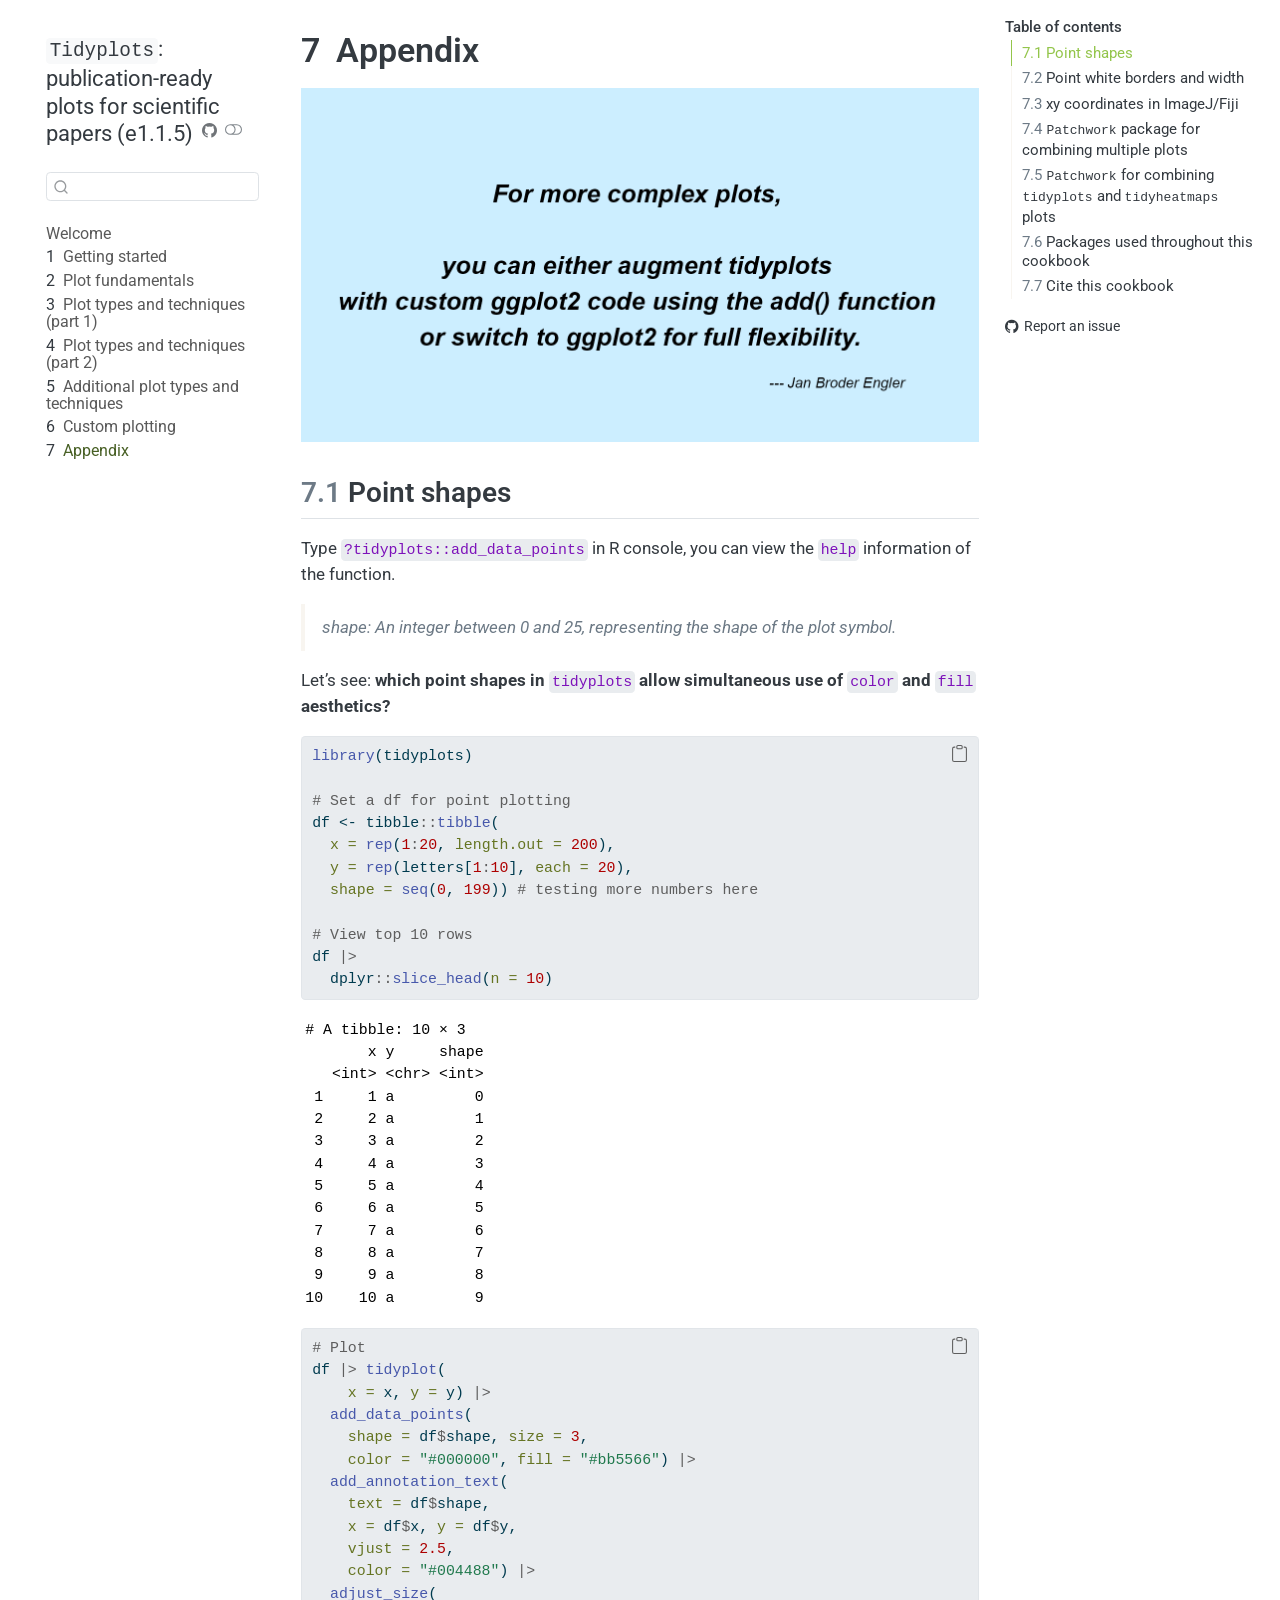
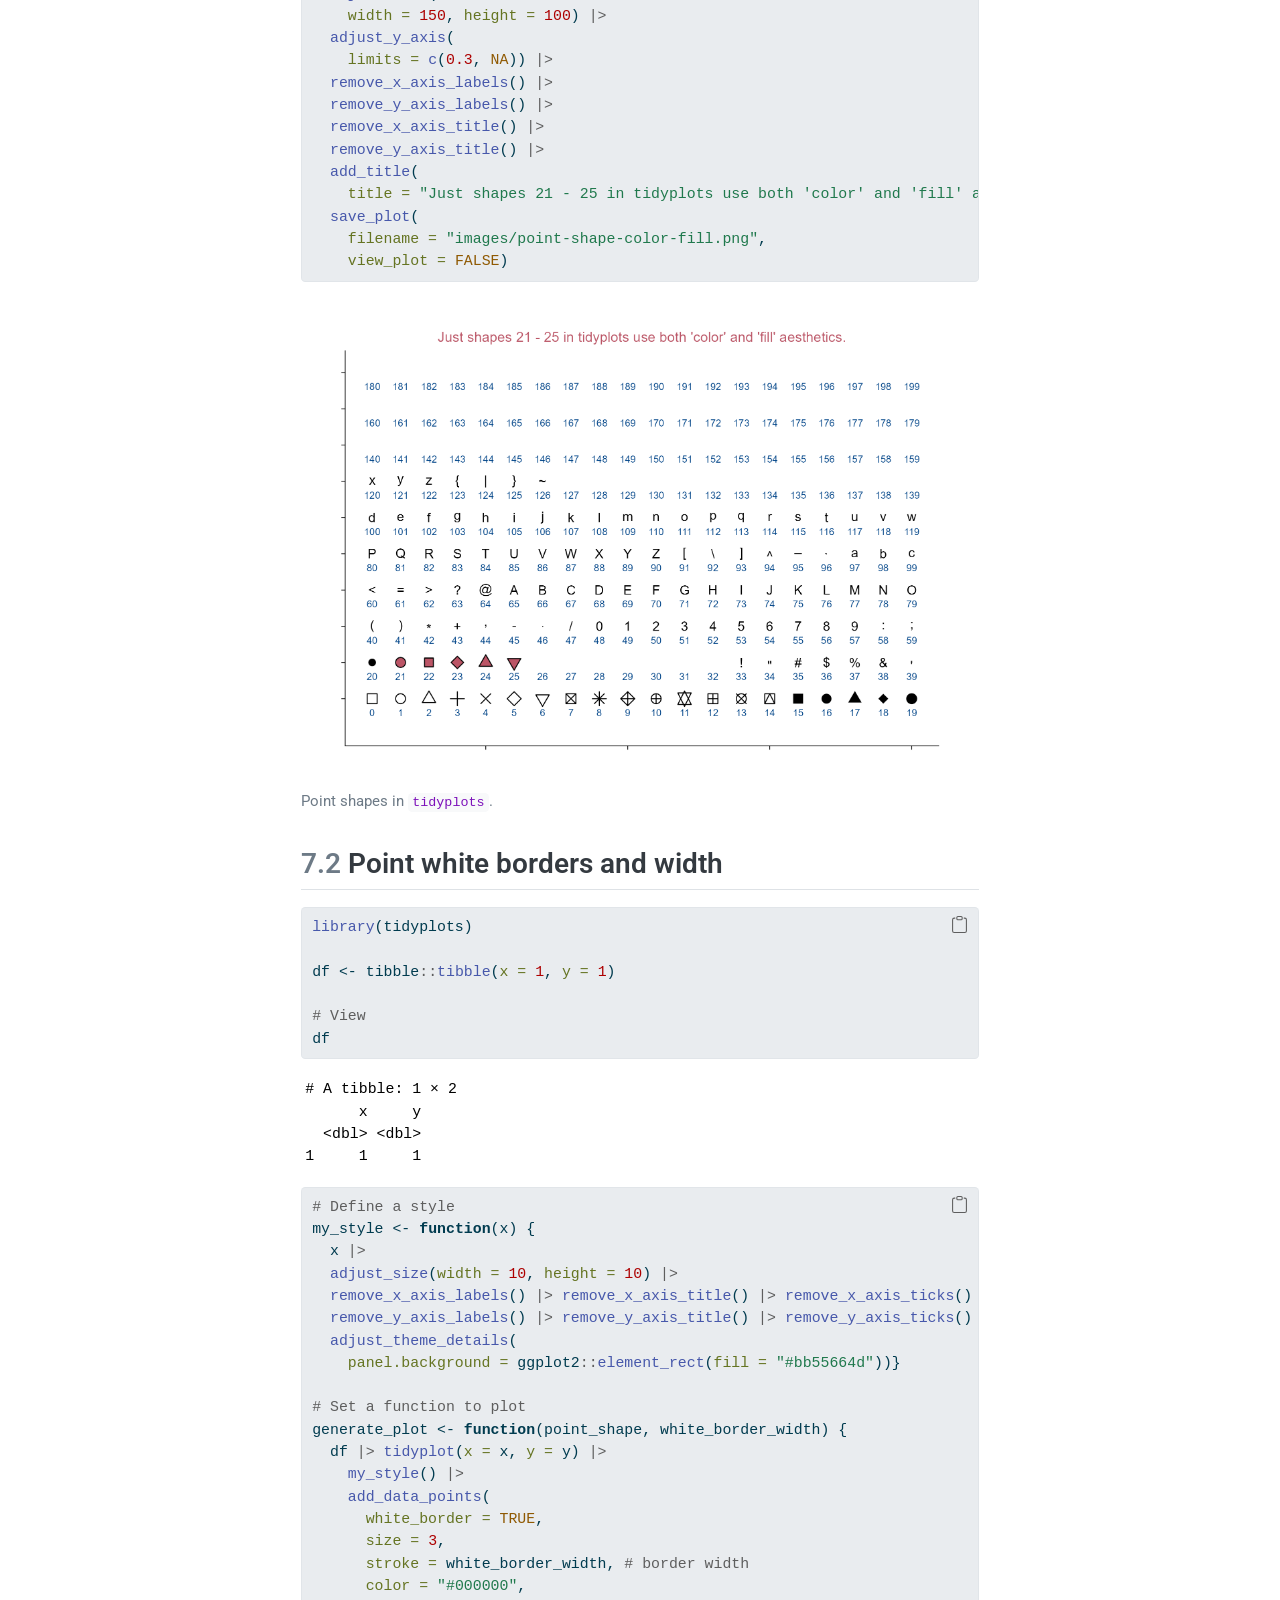
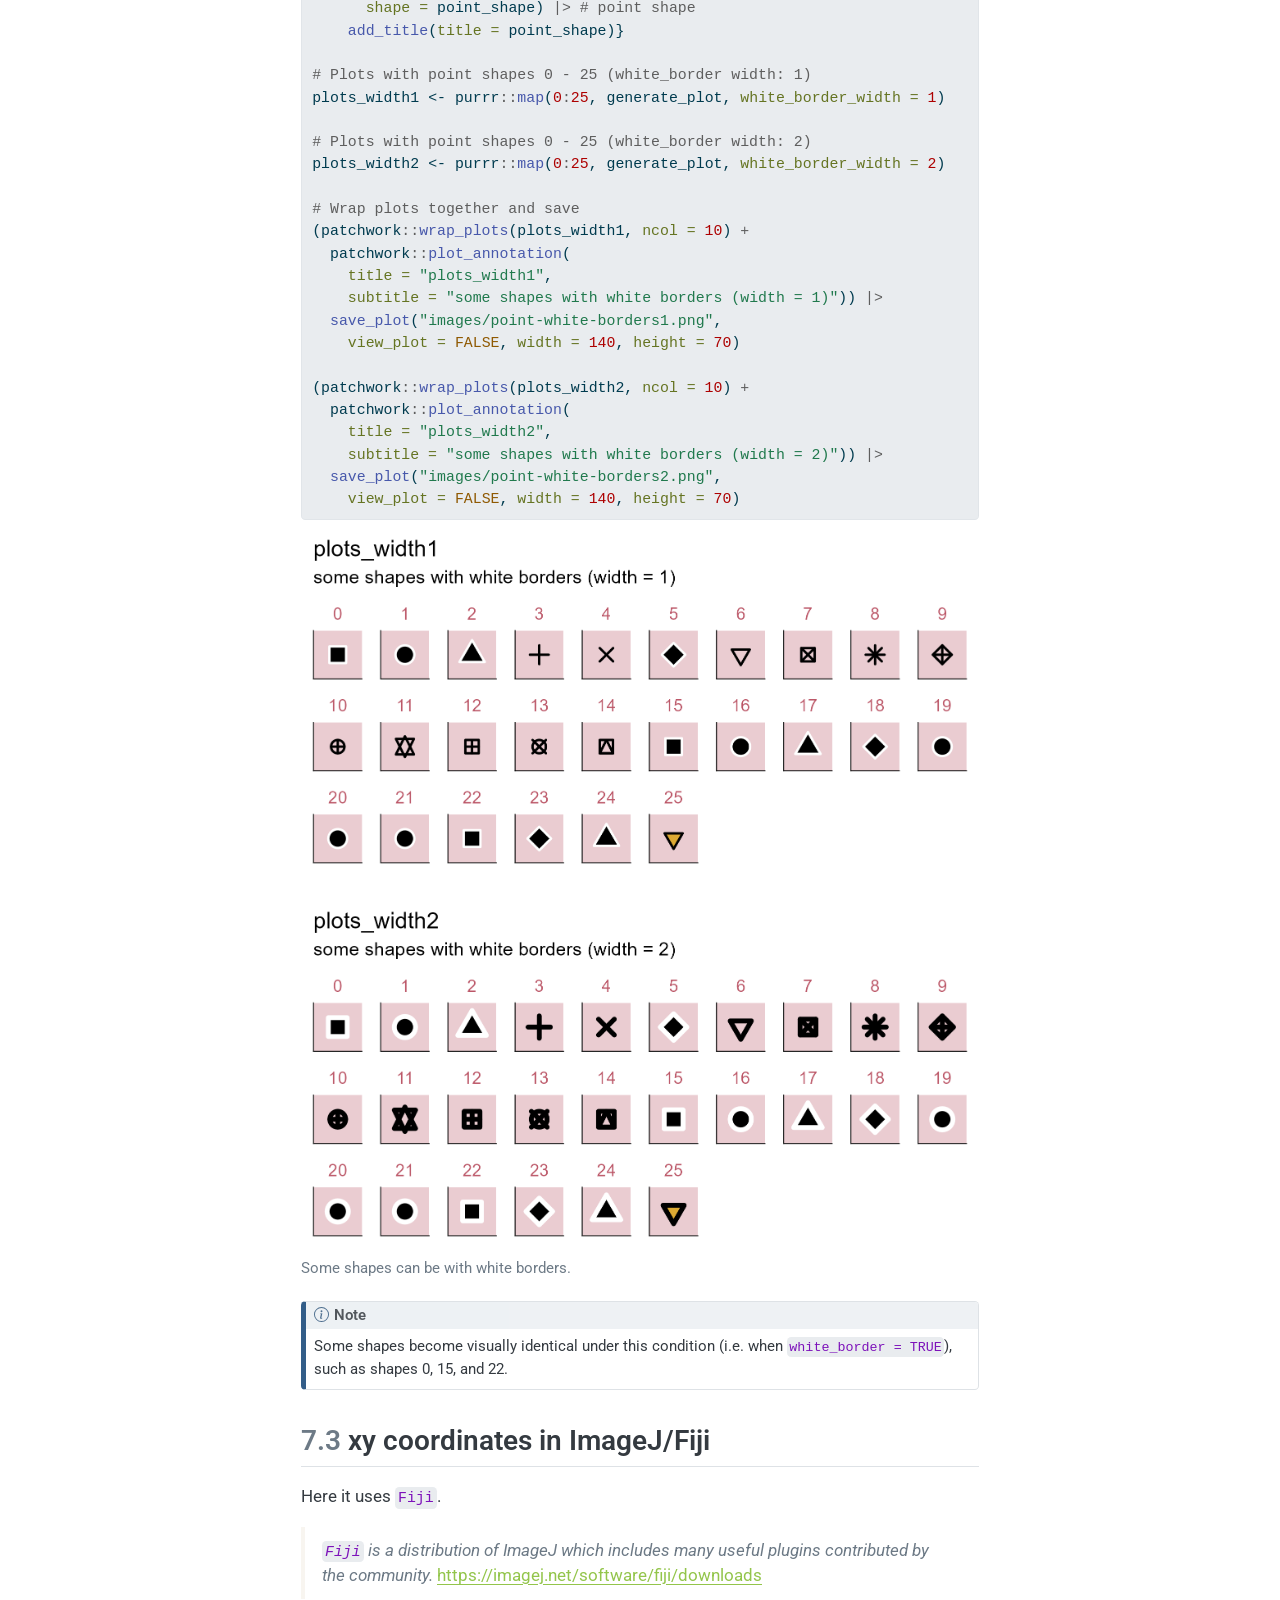
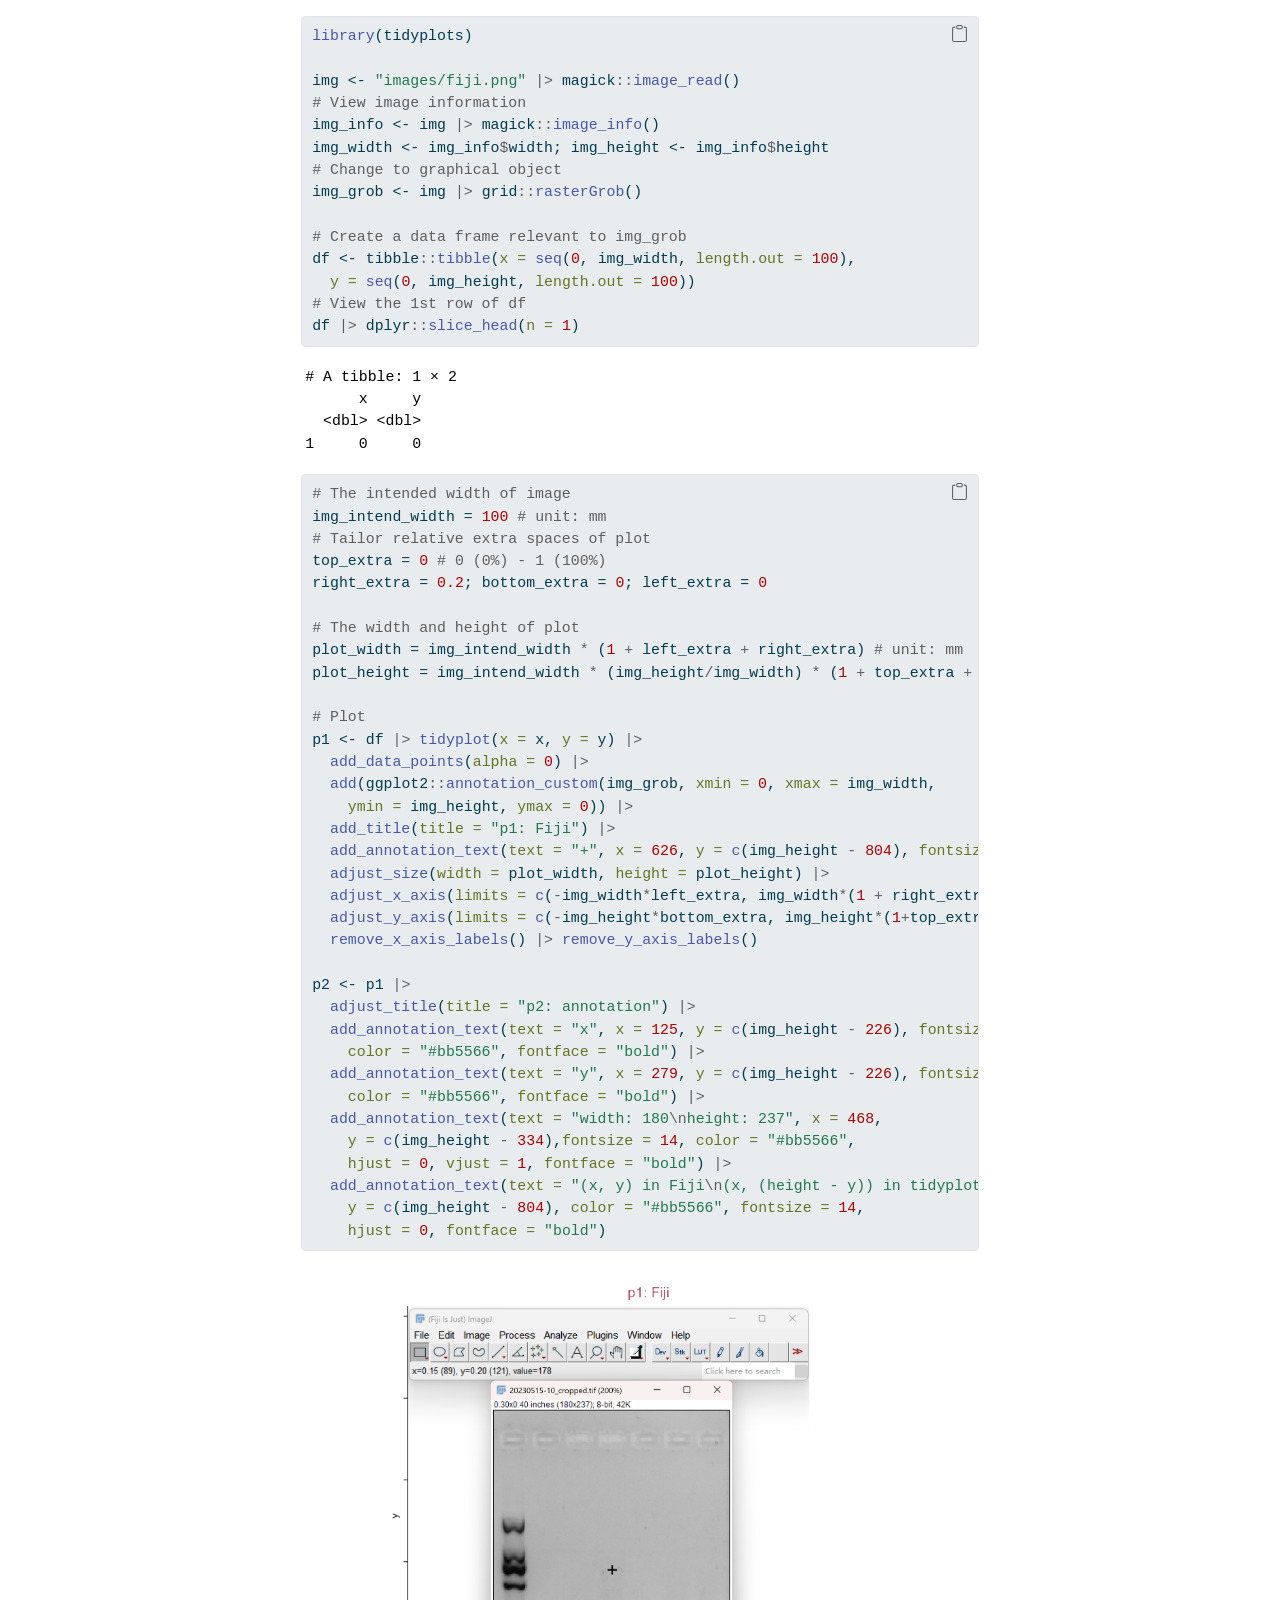
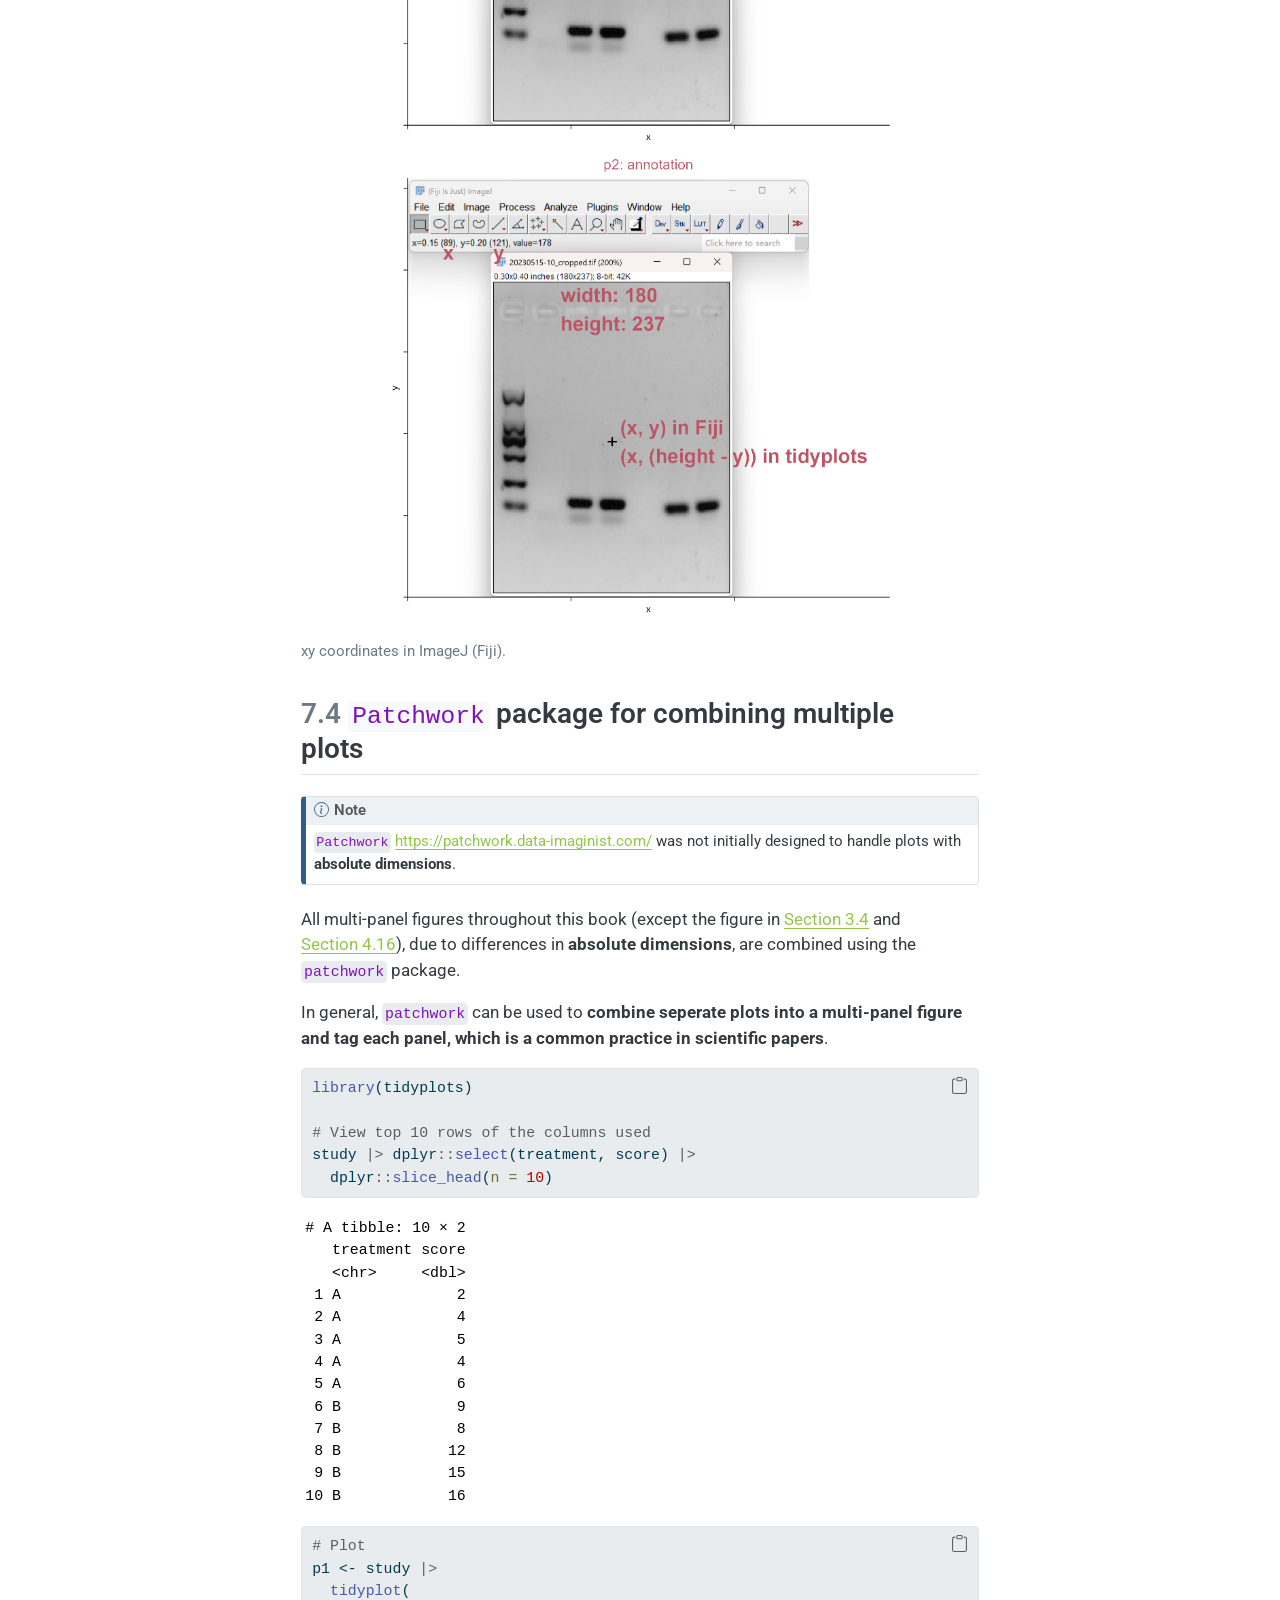
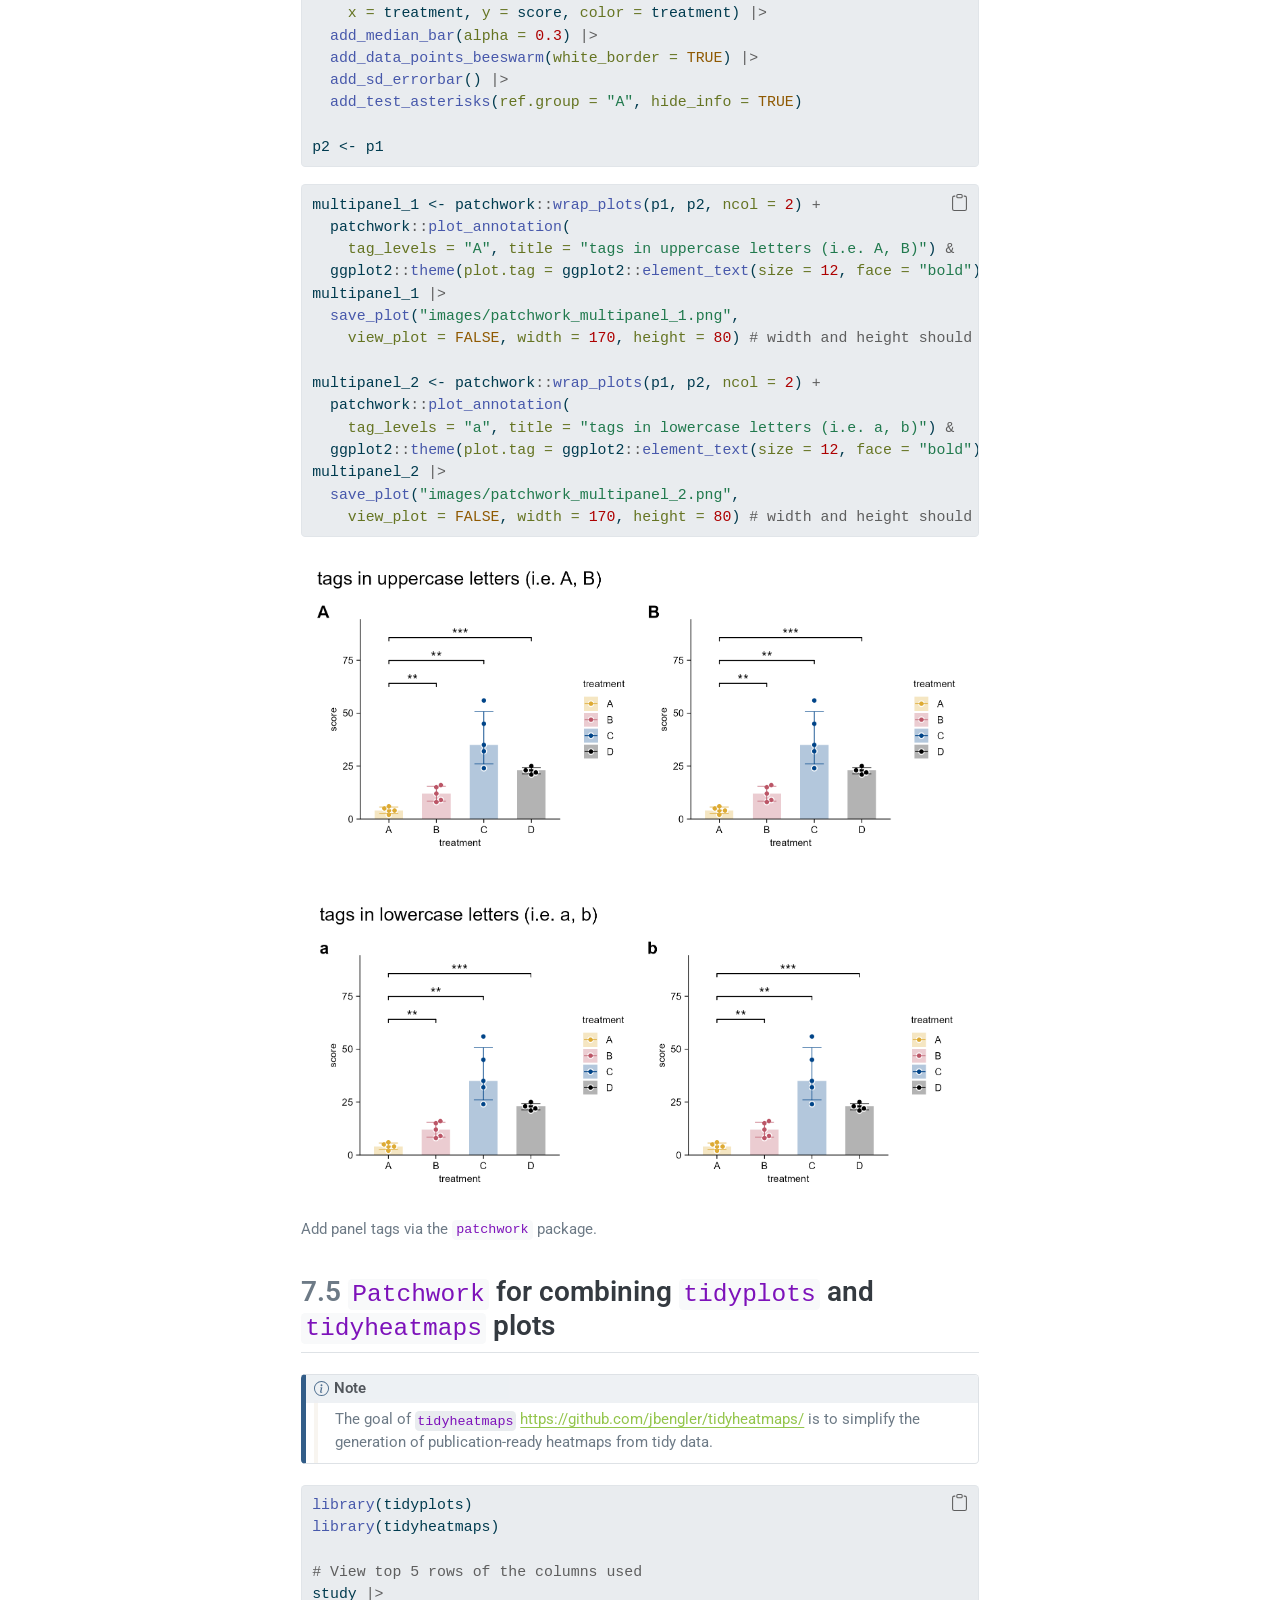
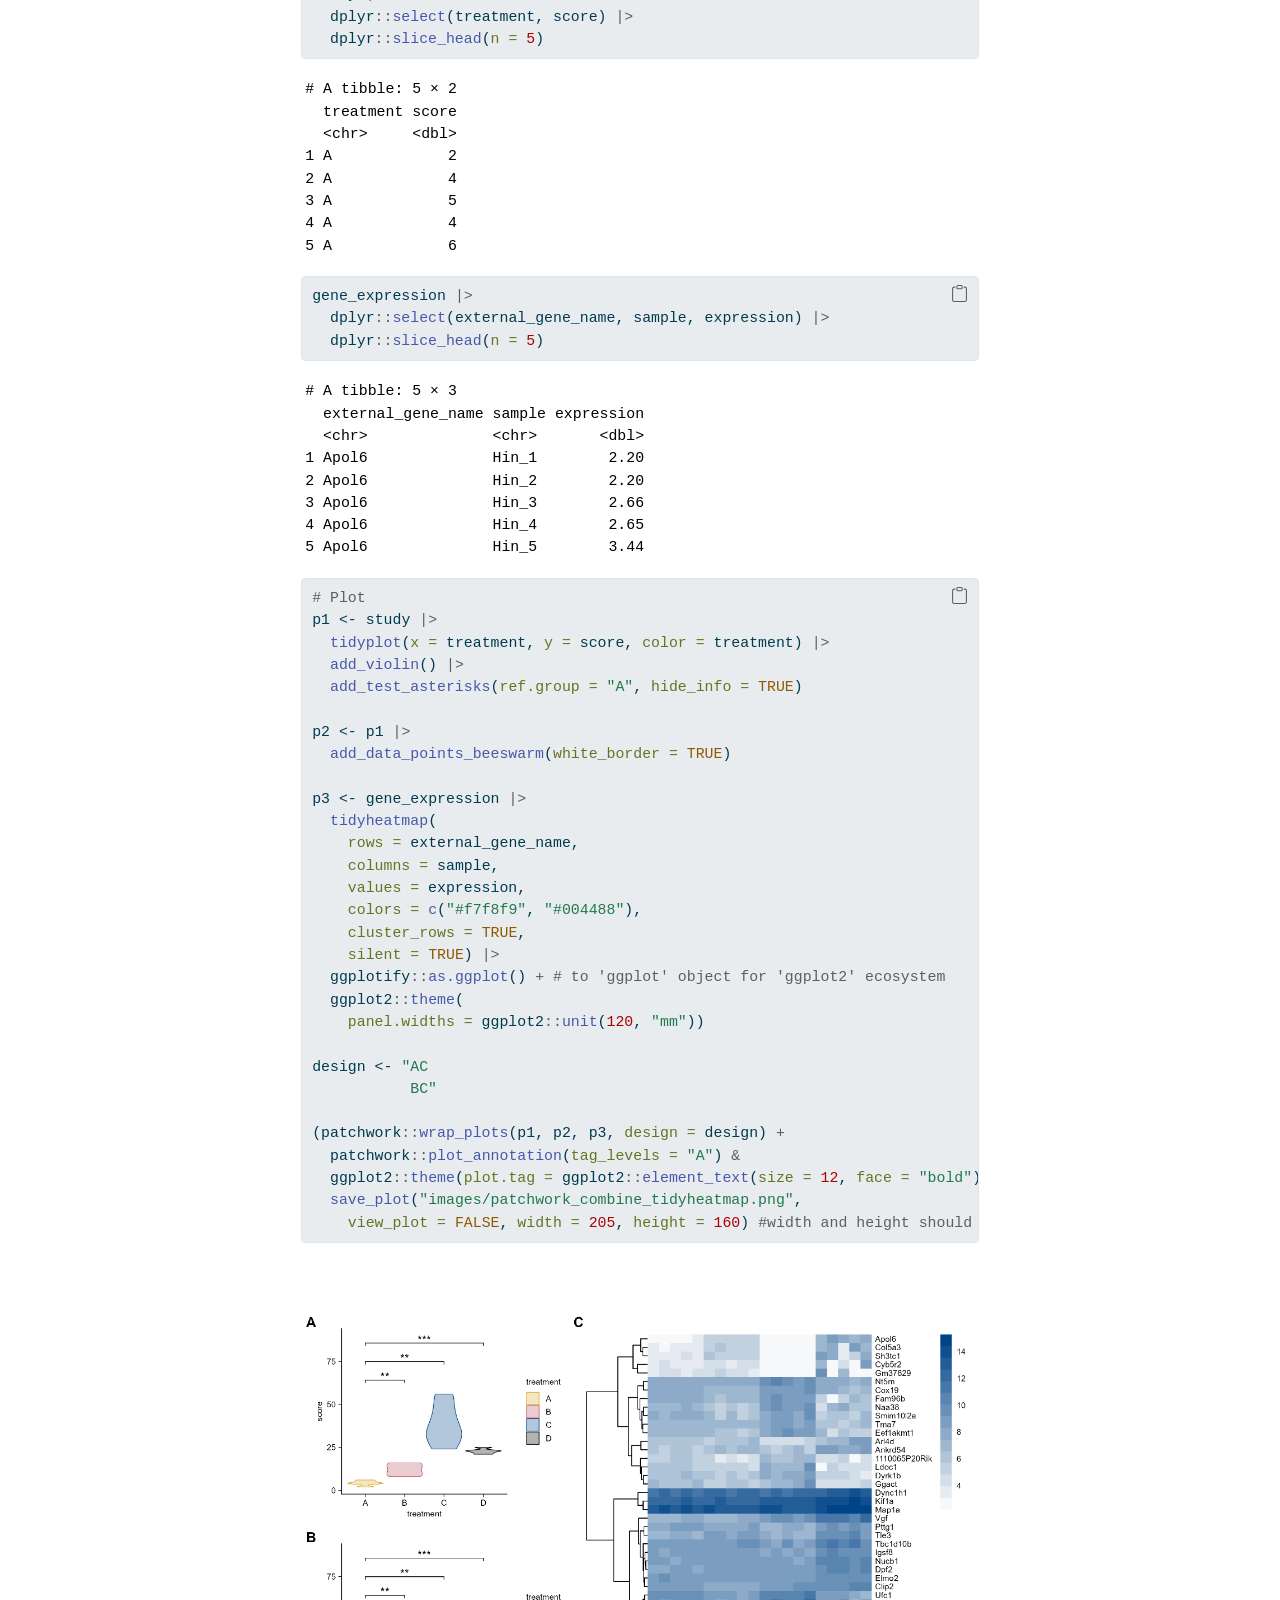
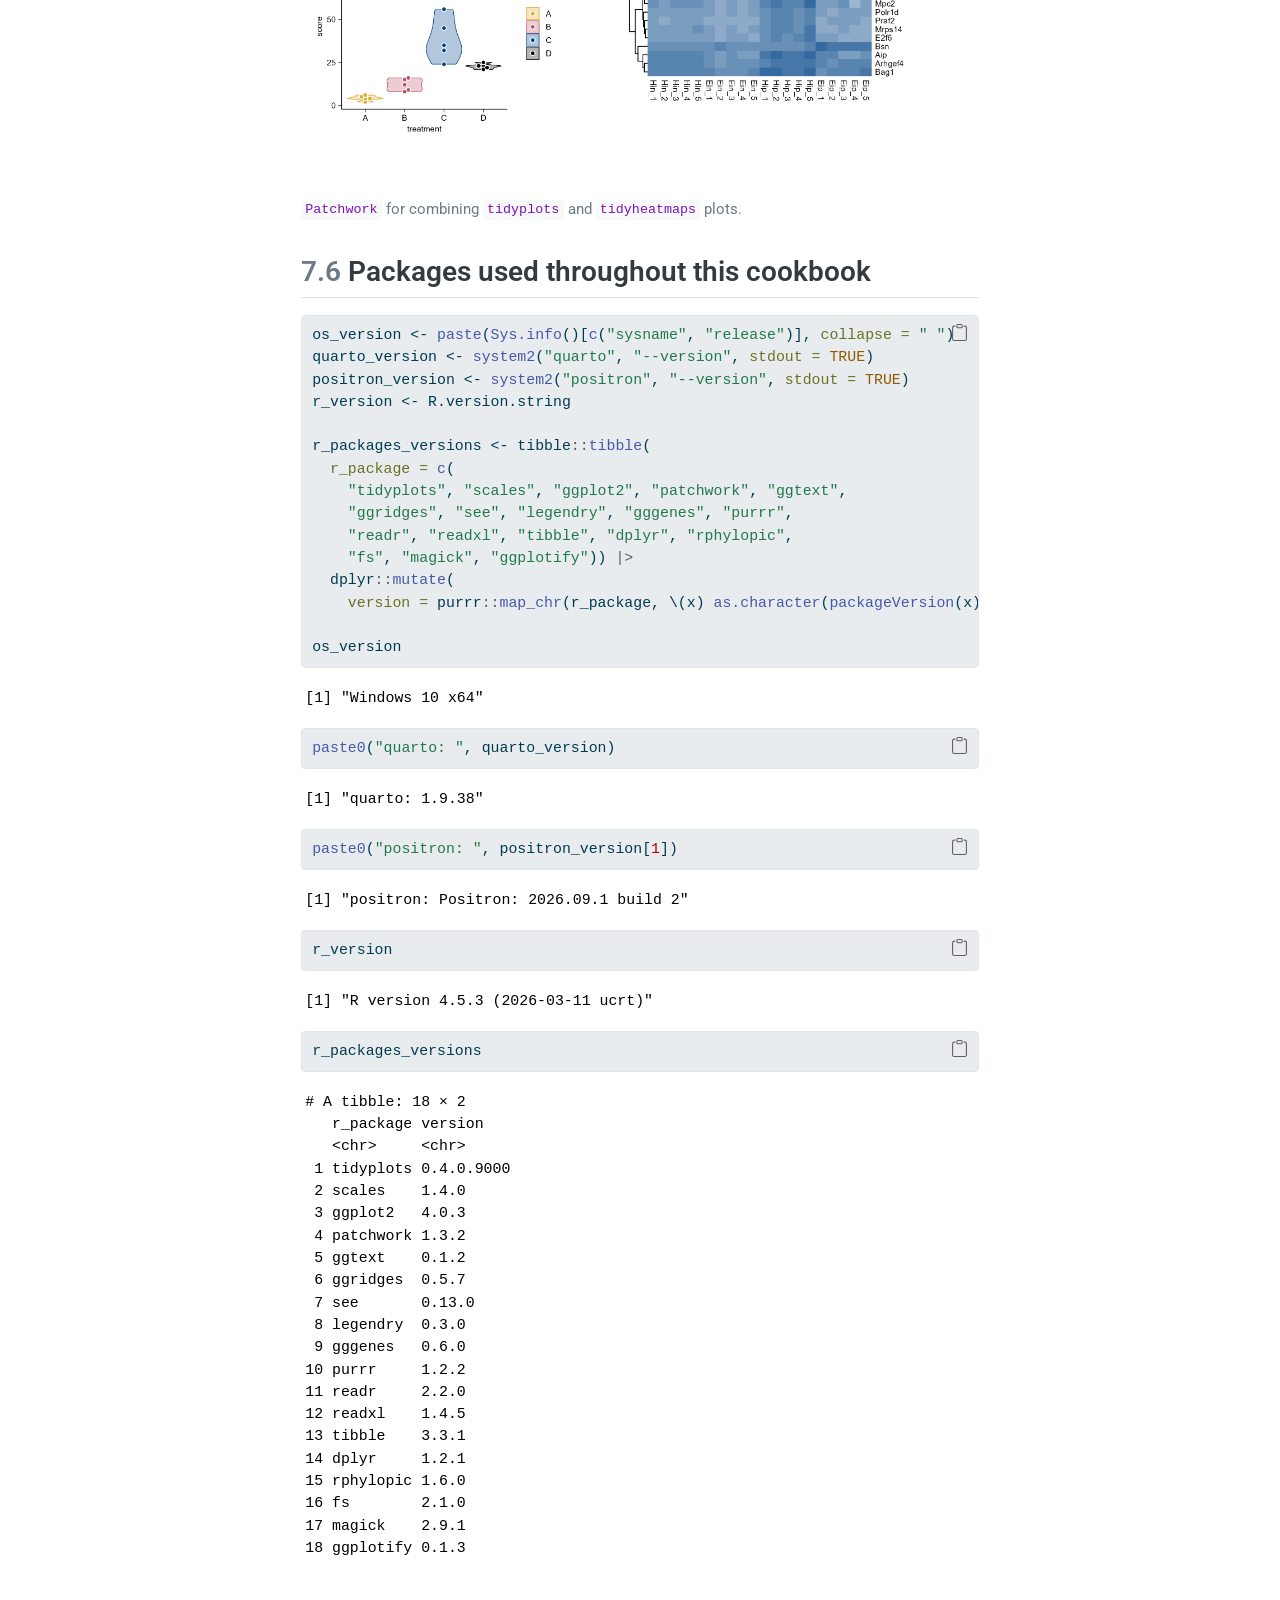
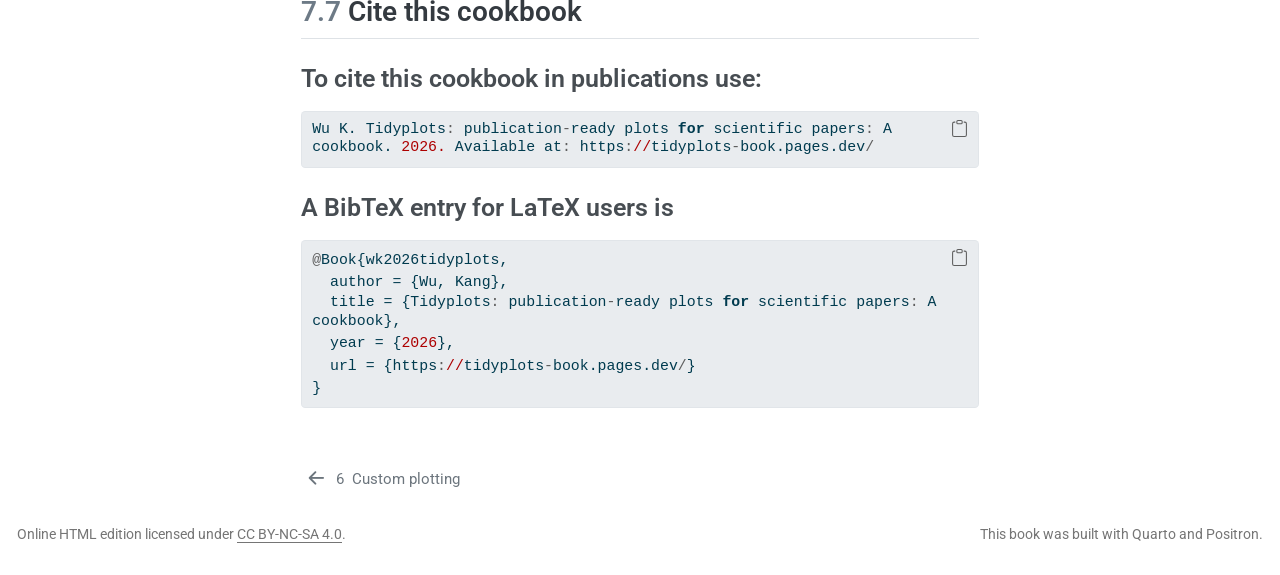
==== commit 27a773a2: "e1.1.5" ====
--- a/_book/appendix.html
+++ b/_book/appendix.html
@@ -524,32 +524,28 @@
 <span id="cb6-17"><a href="#cb6-17" aria-hidden="true" tabindex="-1"></a>      <span class="at">stroke =</span> white_border_width, <span class="co"># border width</span></span>
 <span id="cb6-18"><a href="#cb6-18" aria-hidden="true" tabindex="-1"></a>      <span class="at">color =</span> <span class="st">"#000000"</span>, </span>
 <span id="cb6-19"><a href="#cb6-19" aria-hidden="true" tabindex="-1"></a>      <span class="at">shape =</span> point_shape) <span class="sc">|&gt;</span> <span class="co"># point shape</span></span>
-<span id="cb6-20"><a href="#cb6-20" aria-hidden="true" tabindex="-1"></a>  <span class="fu">add_title</span>(<span class="at">title =</span> <span class="fu">as.character</span>(point_shape))}</span>
+<span id="cb6-20"><a href="#cb6-20" aria-hidden="true" tabindex="-1"></a>    <span class="fu">add_title</span>(<span class="at">title =</span> point_shape)}</span>
 <span id="cb6-21"><a href="#cb6-21" aria-hidden="true" tabindex="-1"></a></span>
 <span id="cb6-22"><a href="#cb6-22" aria-hidden="true" tabindex="-1"></a><span class="co"># Plots with point shapes 0 - 25 (white_border width: 1)</span></span>
-<span id="cb6-23"><a href="#cb6-23" aria-hidden="true" tabindex="-1"></a>plots_width1 <span class="ot">&lt;-</span> purrr<span class="sc">::</span><span class="fu">set_names</span>(</span>
-<span id="cb6-24"><a href="#cb6-24" aria-hidden="true" tabindex="-1"></a>  purrr<span class="sc">::</span><span class="fu">map</span>(<span class="dv">0</span><span class="sc">:</span><span class="dv">25</span>, generate_plot, <span class="at">white_border_width =</span> <span class="dv">1</span>),</span>
-<span id="cb6-25"><a href="#cb6-25" aria-hidden="true" tabindex="-1"></a>  <span class="fu">paste0</span>(<span class="st">"p"</span>, <span class="dv">0</span><span class="sc">:</span><span class="dv">25</span>))</span>
-<span id="cb6-26"><a href="#cb6-26" aria-hidden="true" tabindex="-1"></a></span>
-<span id="cb6-27"><a href="#cb6-27" aria-hidden="true" tabindex="-1"></a><span class="co"># Plots with point shapes 0 - 25 (white_border width: 2)</span></span>
-<span id="cb6-28"><a href="#cb6-28" aria-hidden="true" tabindex="-1"></a>plots_width2 <span class="ot">&lt;-</span> purrr<span class="sc">::</span><span class="fu">set_names</span>(</span>
-<span id="cb6-29"><a href="#cb6-29" aria-hidden="true" tabindex="-1"></a>  purrr<span class="sc">::</span><span class="fu">map</span>(<span class="dv">0</span><span class="sc">:</span><span class="dv">25</span>, generate_plot, <span class="at">white_border_width =</span> <span class="dv">2</span>),</span>
-<span id="cb6-30"><a href="#cb6-30" aria-hidden="true" tabindex="-1"></a>  <span class="fu">paste0</span>(<span class="st">"p"</span>, <span class="dv">0</span><span class="sc">:</span><span class="dv">25</span>))</span>
-<span id="cb6-31"><a href="#cb6-31" aria-hidden="true" tabindex="-1"></a></span>
-<span id="cb6-32"><a href="#cb6-32" aria-hidden="true" tabindex="-1"></a><span class="co"># Wrap plots together and save</span></span>
-<span id="cb6-33"><a href="#cb6-33" aria-hidden="true" tabindex="-1"></a>(patchwork<span class="sc">::</span><span class="fu">wrap_plots</span>(plots_width1, <span class="at">ncol =</span> <span class="dv">10</span>) <span class="sc">+</span></span>
-<span id="cb6-34"><a href="#cb6-34" aria-hidden="true" tabindex="-1"></a>  patchwork<span class="sc">::</span><span class="fu">plot_annotation</span>(</span>
-<span id="cb6-35"><a href="#cb6-35" aria-hidden="true" tabindex="-1"></a>    <span class="at">title =</span> <span class="st">"plots_width1"</span>,</span>
-<span id="cb6-36"><a href="#cb6-36" aria-hidden="true" tabindex="-1"></a>    <span class="at">subtitle =</span> <span class="st">"some shapes with white borders (width = 1)"</span>)) <span class="sc">|&gt;</span> </span>
-<span id="cb6-37"><a href="#cb6-37" aria-hidden="true" tabindex="-1"></a>  <span class="fu">save_plot</span>(<span class="st">"images/point-white-borders1.png"</span>,</span>
-<span id="cb6-38"><a href="#cb6-38" aria-hidden="true" tabindex="-1"></a>    <span class="at">view_plot =</span> <span class="cn">FALSE</span>, <span class="at">width =</span> <span class="dv">140</span>, <span class="at">height =</span> <span class="dv">70</span>)</span>
-<span id="cb6-39"><a href="#cb6-39" aria-hidden="true" tabindex="-1"></a></span>
-<span id="cb6-40"><a href="#cb6-40" aria-hidden="true" tabindex="-1"></a>(patchwork<span class="sc">::</span><span class="fu">wrap_plots</span>(plots_width2, <span class="at">ncol =</span> <span class="dv">10</span>) <span class="sc">+</span></span>
-<span id="cb6-41"><a href="#cb6-41" aria-hidden="true" tabindex="-1"></a>  patchwork<span class="sc">::</span><span class="fu">plot_annotation</span>(</span>
-<span id="cb6-42"><a href="#cb6-42" aria-hidden="true" tabindex="-1"></a>    <span class="at">title =</span> <span class="st">"plots_width2"</span>,</span>
-<span id="cb6-43"><a href="#cb6-43" aria-hidden="true" tabindex="-1"></a>    <span class="at">subtitle =</span> <span class="st">"some shapes with white borders (width = 2)"</span>)) <span class="sc">|&gt;</span> </span>
-<span id="cb6-44"><a href="#cb6-44" aria-hidden="true" tabindex="-1"></a>  <span class="fu">save_plot</span>(<span class="st">"images/point-white-borders2.png"</span>,</span>
-<span id="cb6-45"><a href="#cb6-45" aria-hidden="true" tabindex="-1"></a>    <span class="at">view_plot =</span> <span class="cn">FALSE</span>, <span class="at">width =</span> <span class="dv">140</span>, <span class="at">height =</span> <span class="dv">70</span>)</span></code></pre></div><button title="Copy to Clipboard" class="code-copy-button"><i class="bi"></i></button></div>
+<span id="cb6-23"><a href="#cb6-23" aria-hidden="true" tabindex="-1"></a>plots_width1 <span class="ot">&lt;-</span> purrr<span class="sc">::</span><span class="fu">map</span>(<span class="dv">0</span><span class="sc">:</span><span class="dv">25</span>, generate_plot, <span class="at">white_border_width =</span> <span class="dv">1</span>)</span>
+<span id="cb6-24"><a href="#cb6-24" aria-hidden="true" tabindex="-1"></a></span>
+<span id="cb6-25"><a href="#cb6-25" aria-hidden="true" tabindex="-1"></a><span class="co"># Plots with point shapes 0 - 25 (white_border width: 2)</span></span>
+<span id="cb6-26"><a href="#cb6-26" aria-hidden="true" tabindex="-1"></a>plots_width2 <span class="ot">&lt;-</span> purrr<span class="sc">::</span><span class="fu">map</span>(<span class="dv">0</span><span class="sc">:</span><span class="dv">25</span>, generate_plot, <span class="at">white_border_width =</span> <span class="dv">2</span>)</span>
+<span id="cb6-27"><a href="#cb6-27" aria-hidden="true" tabindex="-1"></a></span>
+<span id="cb6-28"><a href="#cb6-28" aria-hidden="true" tabindex="-1"></a><span class="co"># Wrap plots together and save</span></span>
+<span id="cb6-29"><a href="#cb6-29" aria-hidden="true" tabindex="-1"></a>(patchwork<span class="sc">::</span><span class="fu">wrap_plots</span>(plots_width1, <span class="at">ncol =</span> <span class="dv">10</span>) <span class="sc">+</span></span>
+<span id="cb6-30"><a href="#cb6-30" aria-hidden="true" tabindex="-1"></a>  patchwork<span class="sc">::</span><span class="fu">plot_annotation</span>(</span>
+<span id="cb6-31"><a href="#cb6-31" aria-hidden="true" tabindex="-1"></a>    <span class="at">title =</span> <span class="st">"plots_width1"</span>,</span>
+<span id="cb6-32"><a href="#cb6-32" aria-hidden="true" tabindex="-1"></a>    <span class="at">subtitle =</span> <span class="st">"some shapes with white borders (width = 1)"</span>)) <span class="sc">|&gt;</span> </span>
+<span id="cb6-33"><a href="#cb6-33" aria-hidden="true" tabindex="-1"></a>  <span class="fu">save_plot</span>(<span class="st">"images/point-white-borders1.png"</span>,</span>
+<span id="cb6-34"><a href="#cb6-34" aria-hidden="true" tabindex="-1"></a>    <span class="at">view_plot =</span> <span class="cn">FALSE</span>, <span class="at">width =</span> <span class="dv">140</span>, <span class="at">height =</span> <span class="dv">70</span>)</span>
+<span id="cb6-35"><a href="#cb6-35" aria-hidden="true" tabindex="-1"></a></span>
+<span id="cb6-36"><a href="#cb6-36" aria-hidden="true" tabindex="-1"></a>(patchwork<span class="sc">::</span><span class="fu">wrap_plots</span>(plots_width2, <span class="at">ncol =</span> <span class="dv">10</span>) <span class="sc">+</span></span>
+<span id="cb6-37"><a href="#cb6-37" aria-hidden="true" tabindex="-1"></a>  patchwork<span class="sc">::</span><span class="fu">plot_annotation</span>(</span>
+<span id="cb6-38"><a href="#cb6-38" aria-hidden="true" tabindex="-1"></a>    <span class="at">title =</span> <span class="st">"plots_width2"</span>,</span>
+<span id="cb6-39"><a href="#cb6-39" aria-hidden="true" tabindex="-1"></a>    <span class="at">subtitle =</span> <span class="st">"some shapes with white borders (width = 2)"</span>)) <span class="sc">|&gt;</span> </span>
+<span id="cb6-40"><a href="#cb6-40" aria-hidden="true" tabindex="-1"></a>  <span class="fu">save_plot</span>(<span class="st">"images/point-white-borders2.png"</span>,</span>
+<span id="cb6-41"><a href="#cb6-41" aria-hidden="true" tabindex="-1"></a>    <span class="at">view_plot =</span> <span class="cn">FALSE</span>, <span class="at">width =</span> <span class="dv">140</span>, <span class="at">height =</span> <span class="dv">70</span>)</span></code></pre></div><button title="Copy to Clipboard" class="code-copy-button"><i class="bi"></i></button></div>
 </div>
 <div class="quarto-figure quarto-figure-center">
 <figure class="figure">
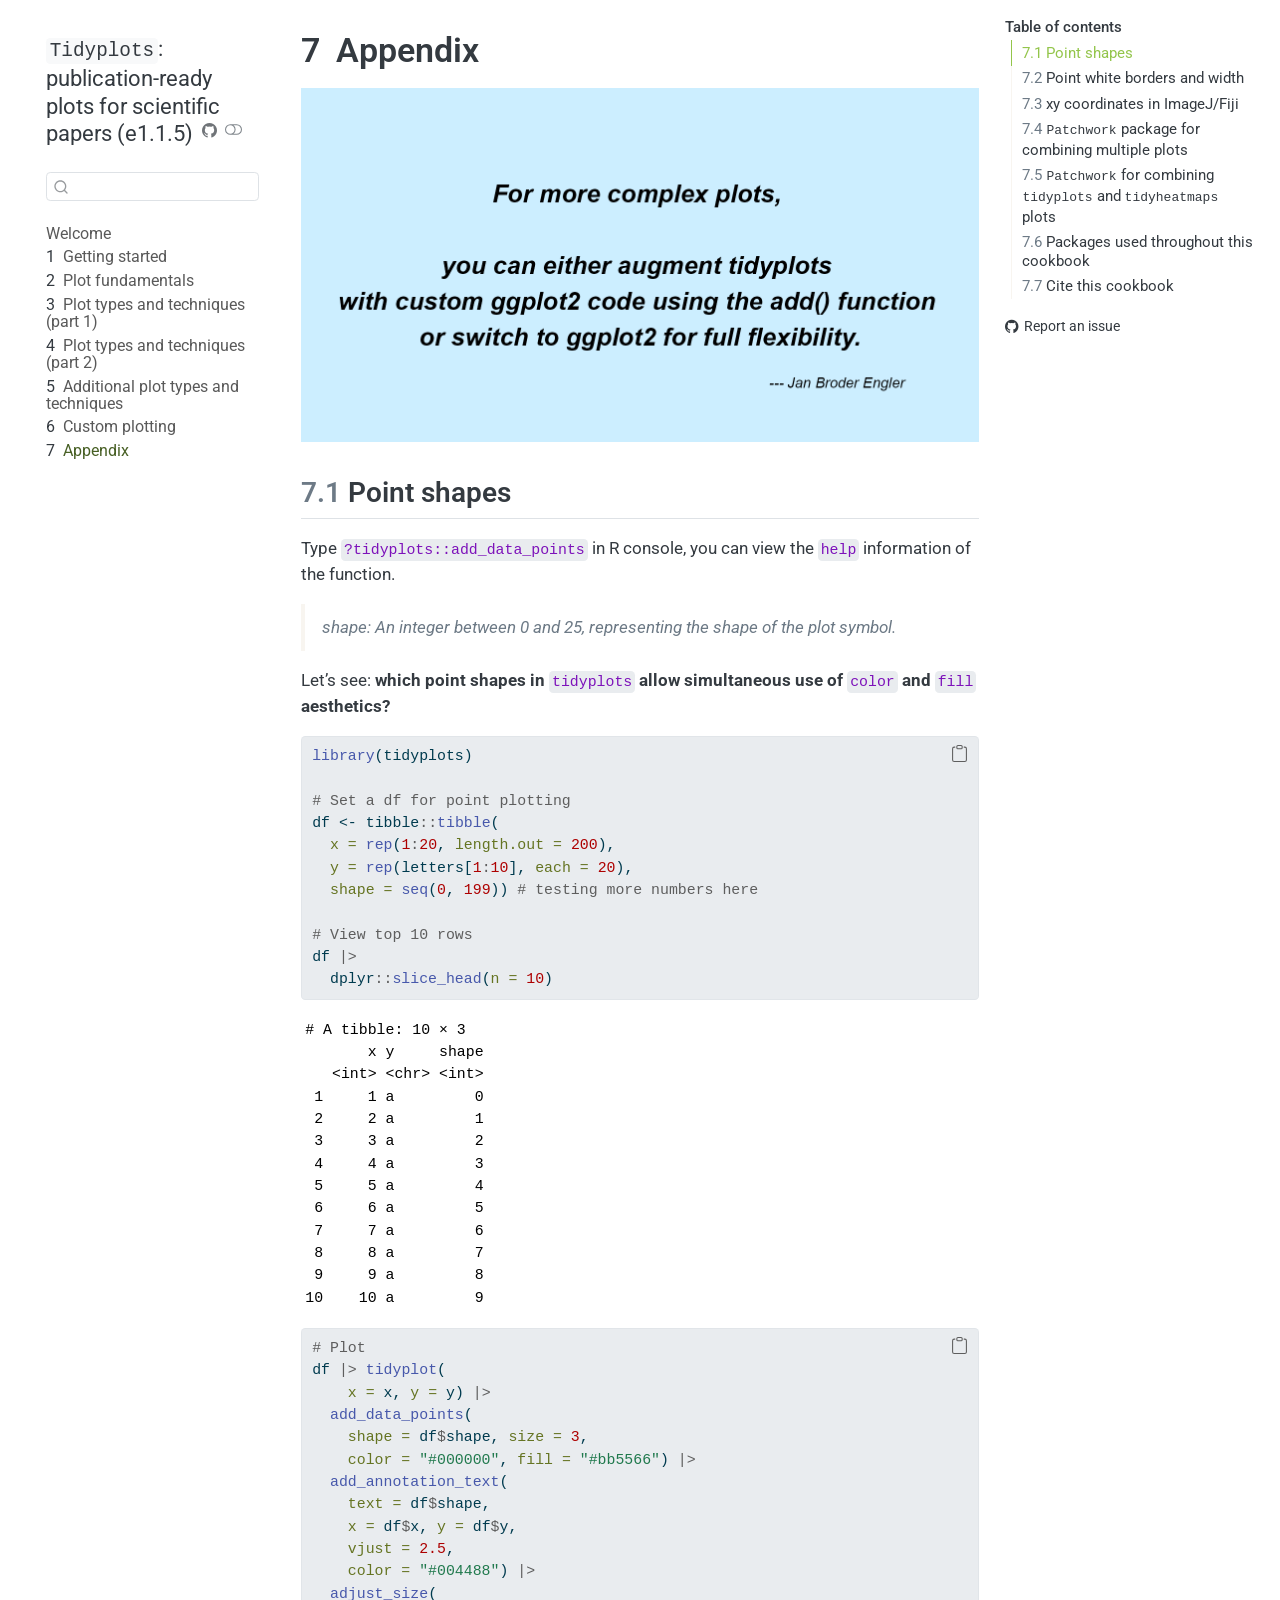
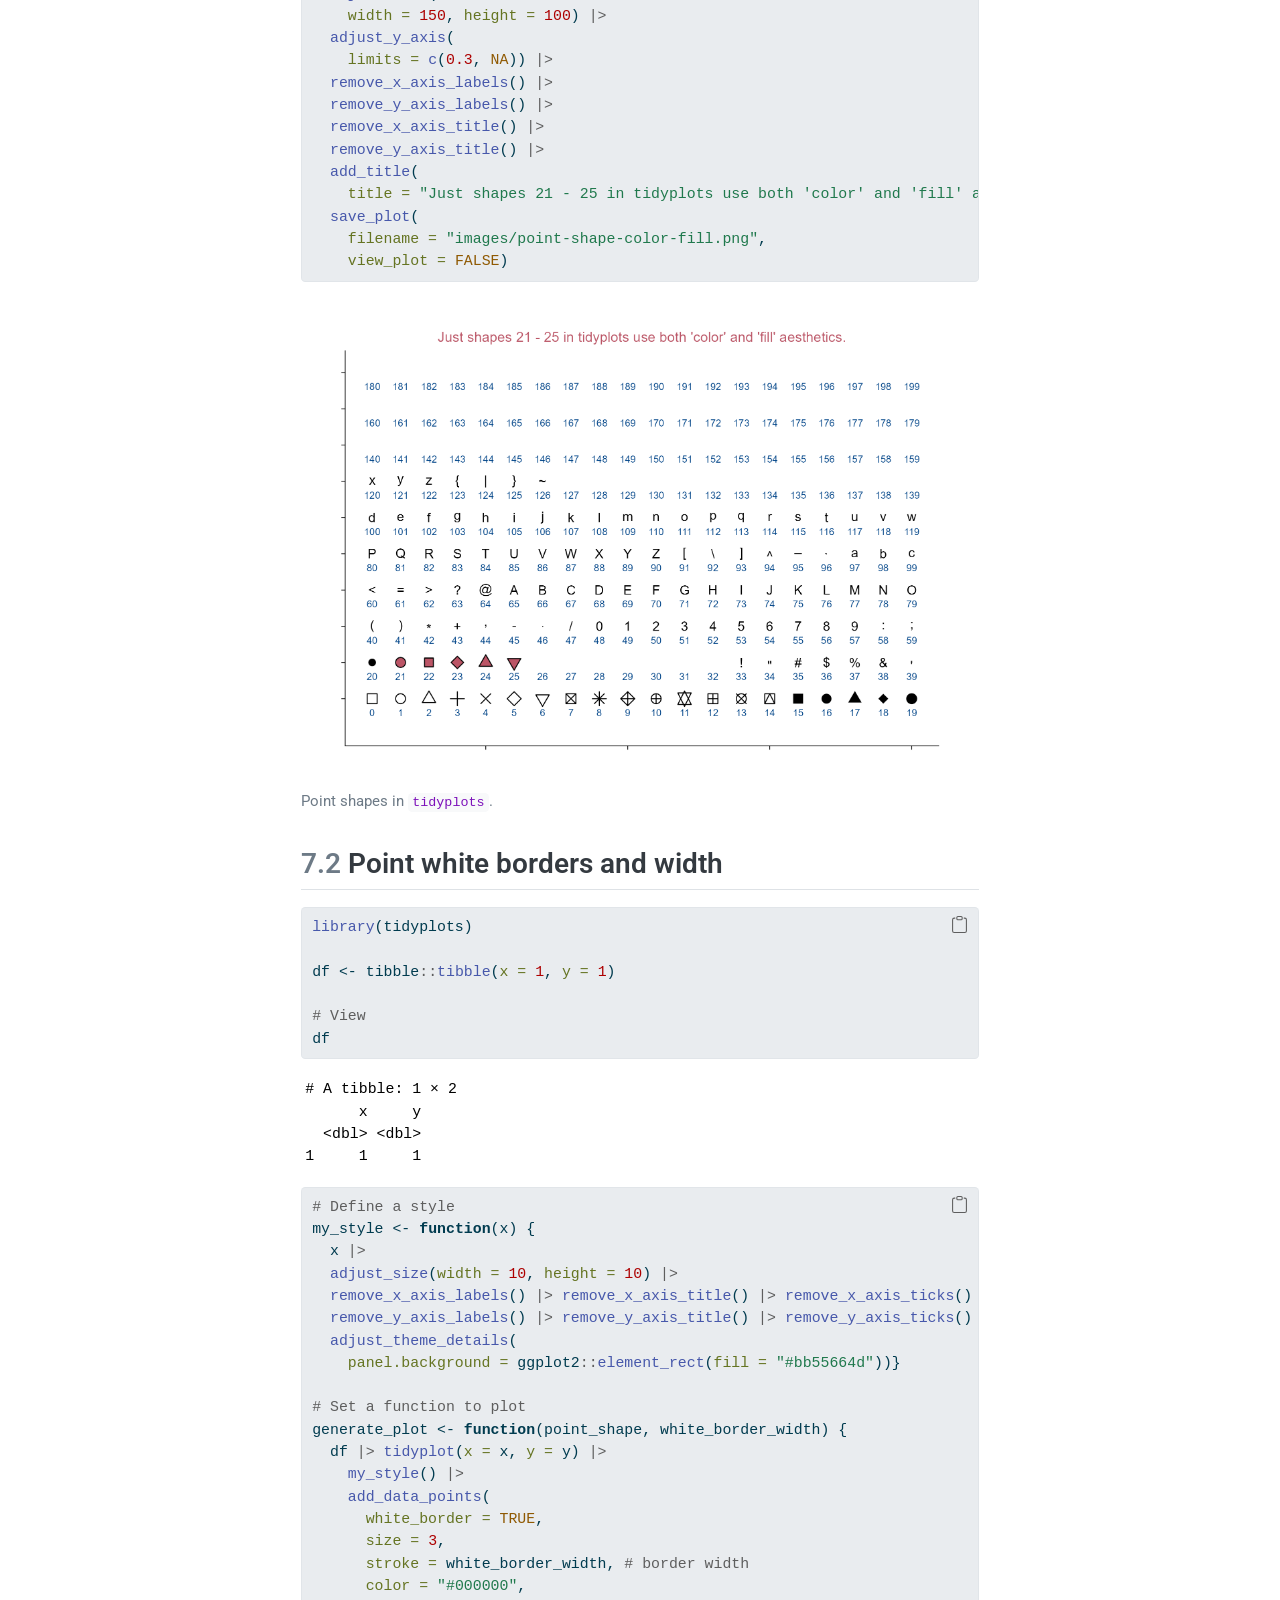
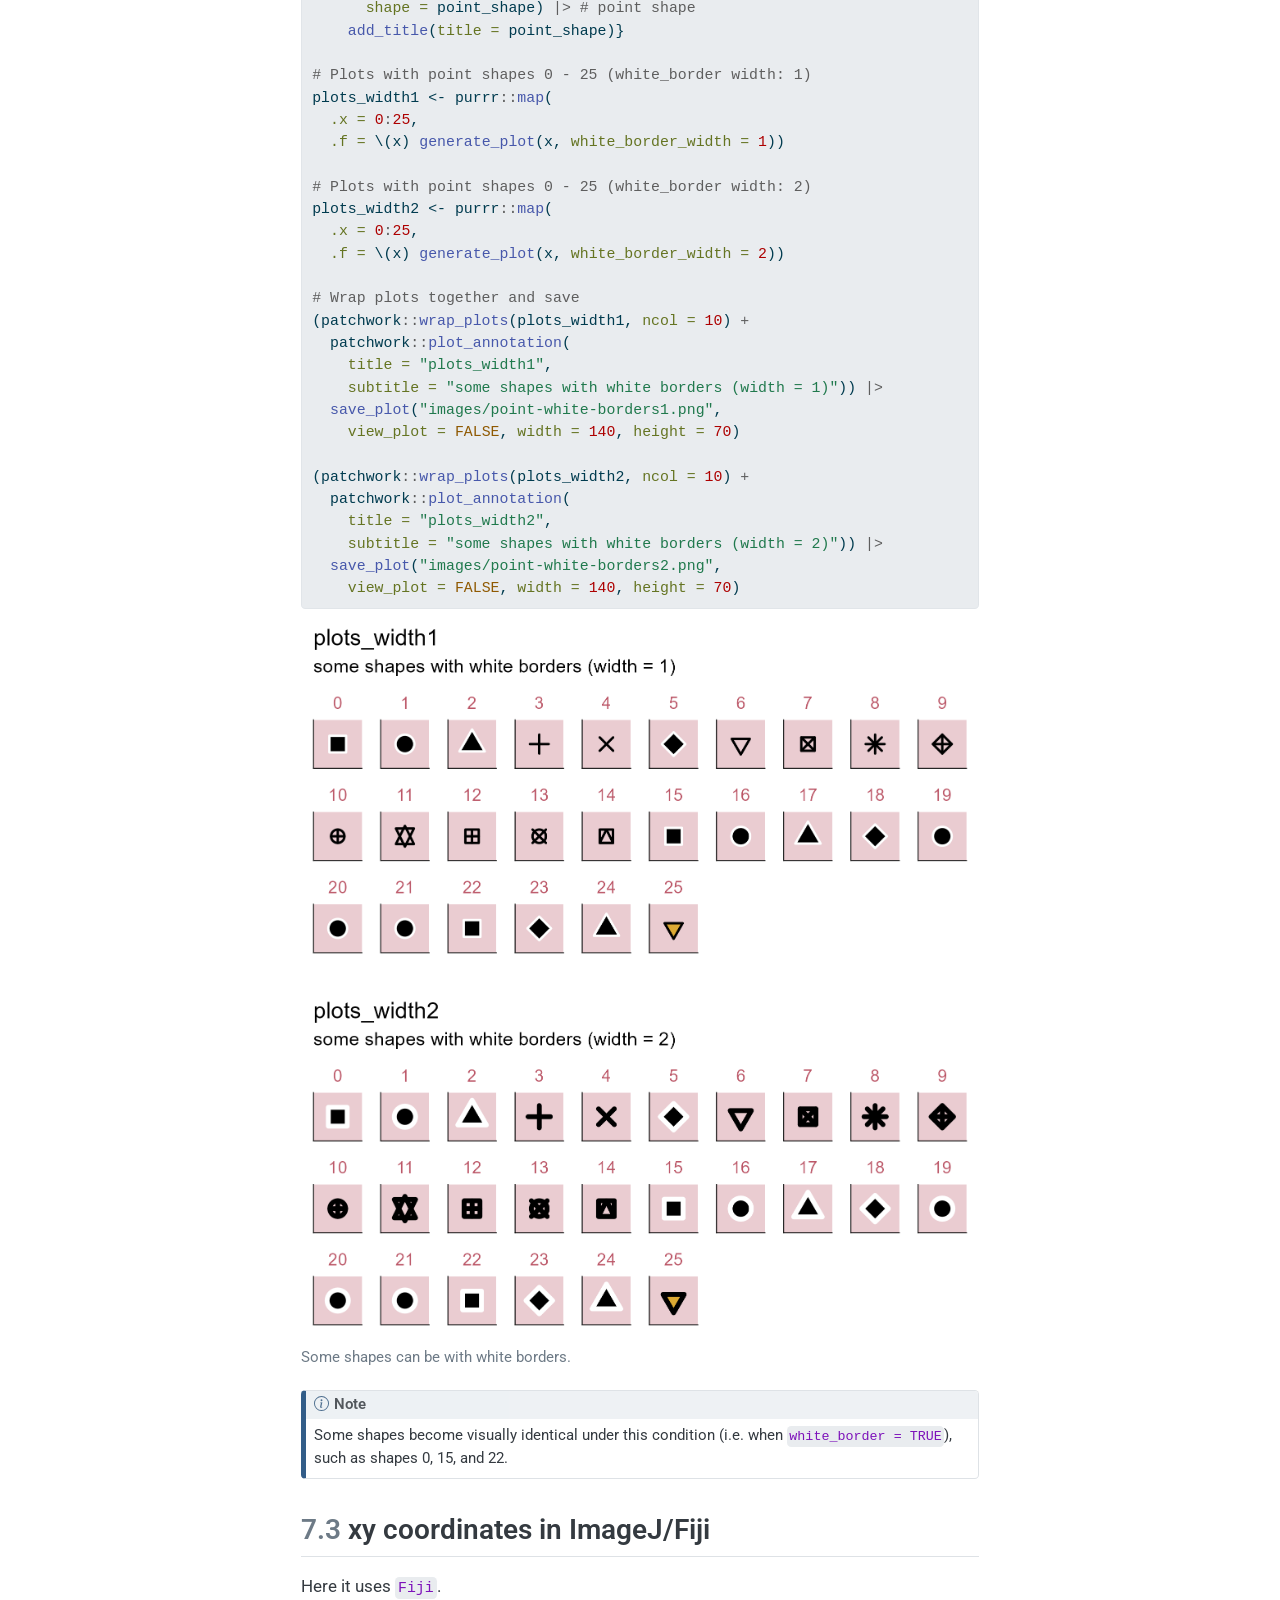
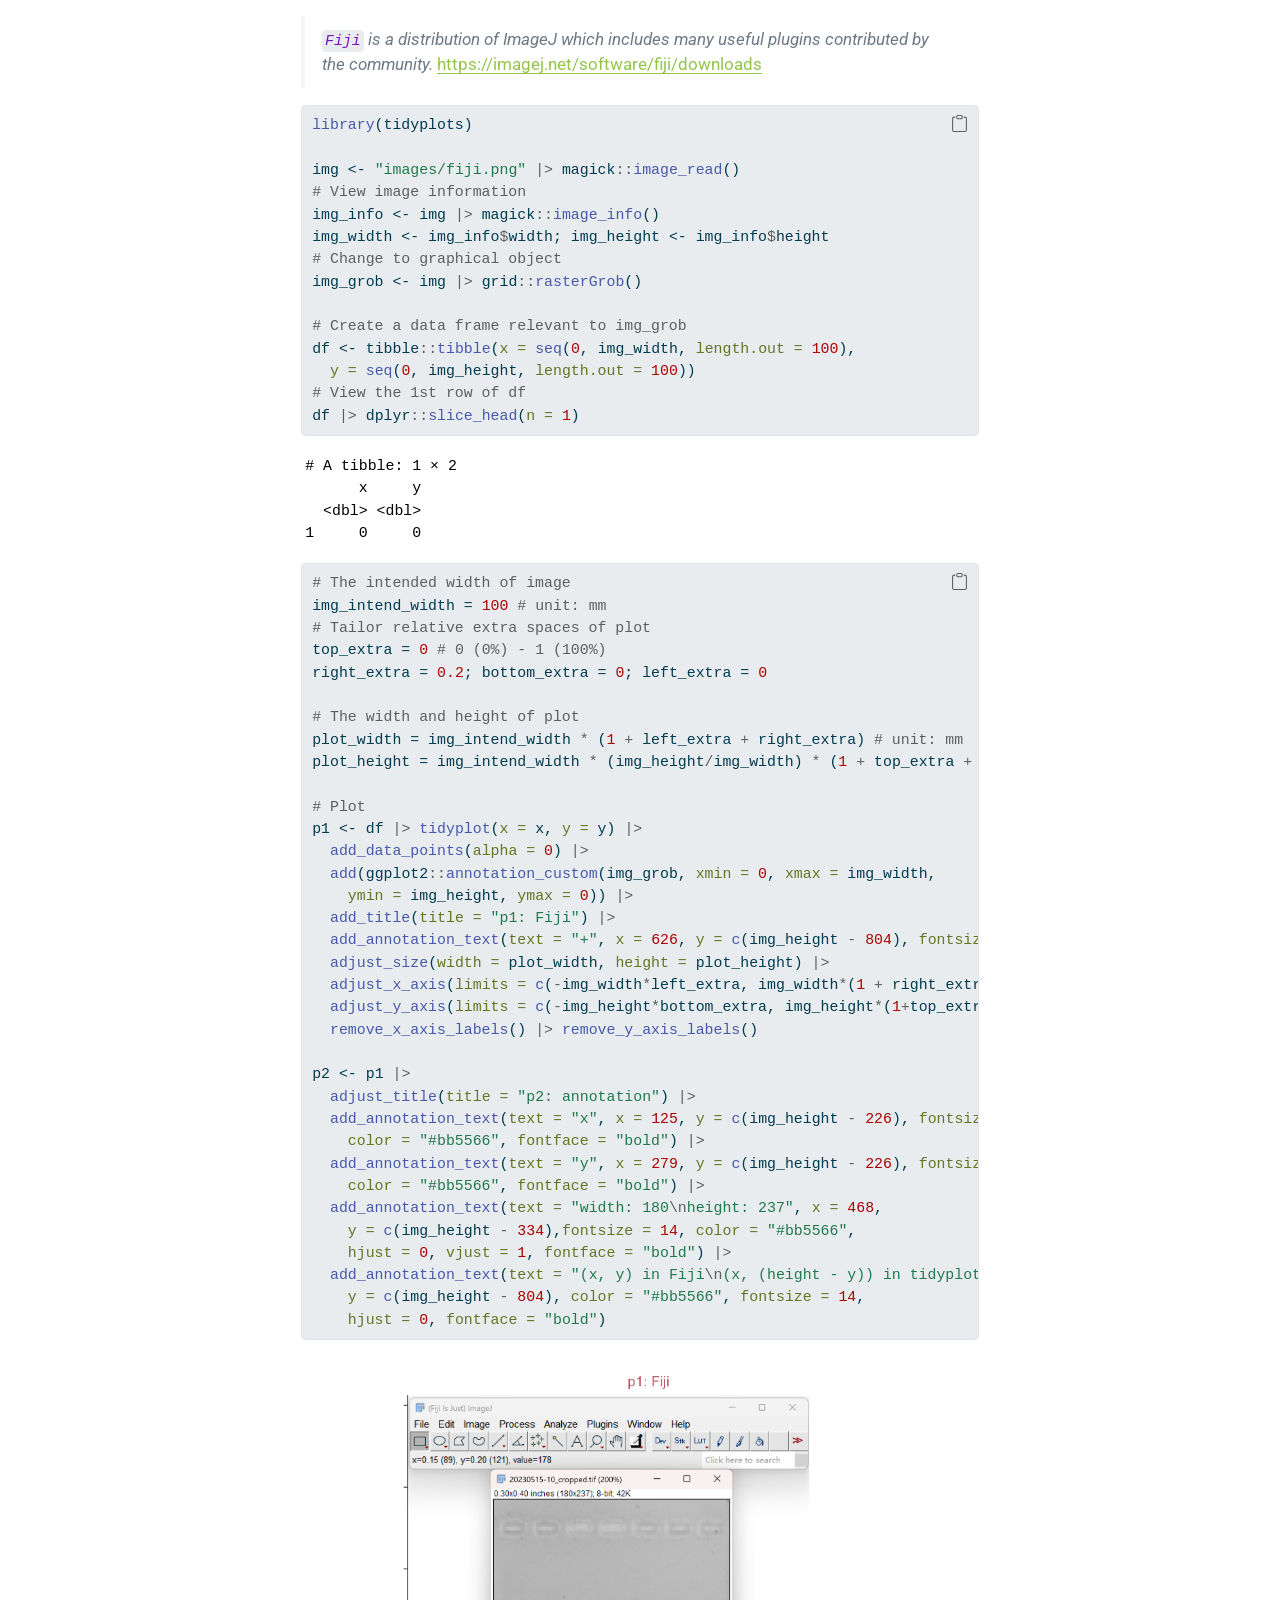
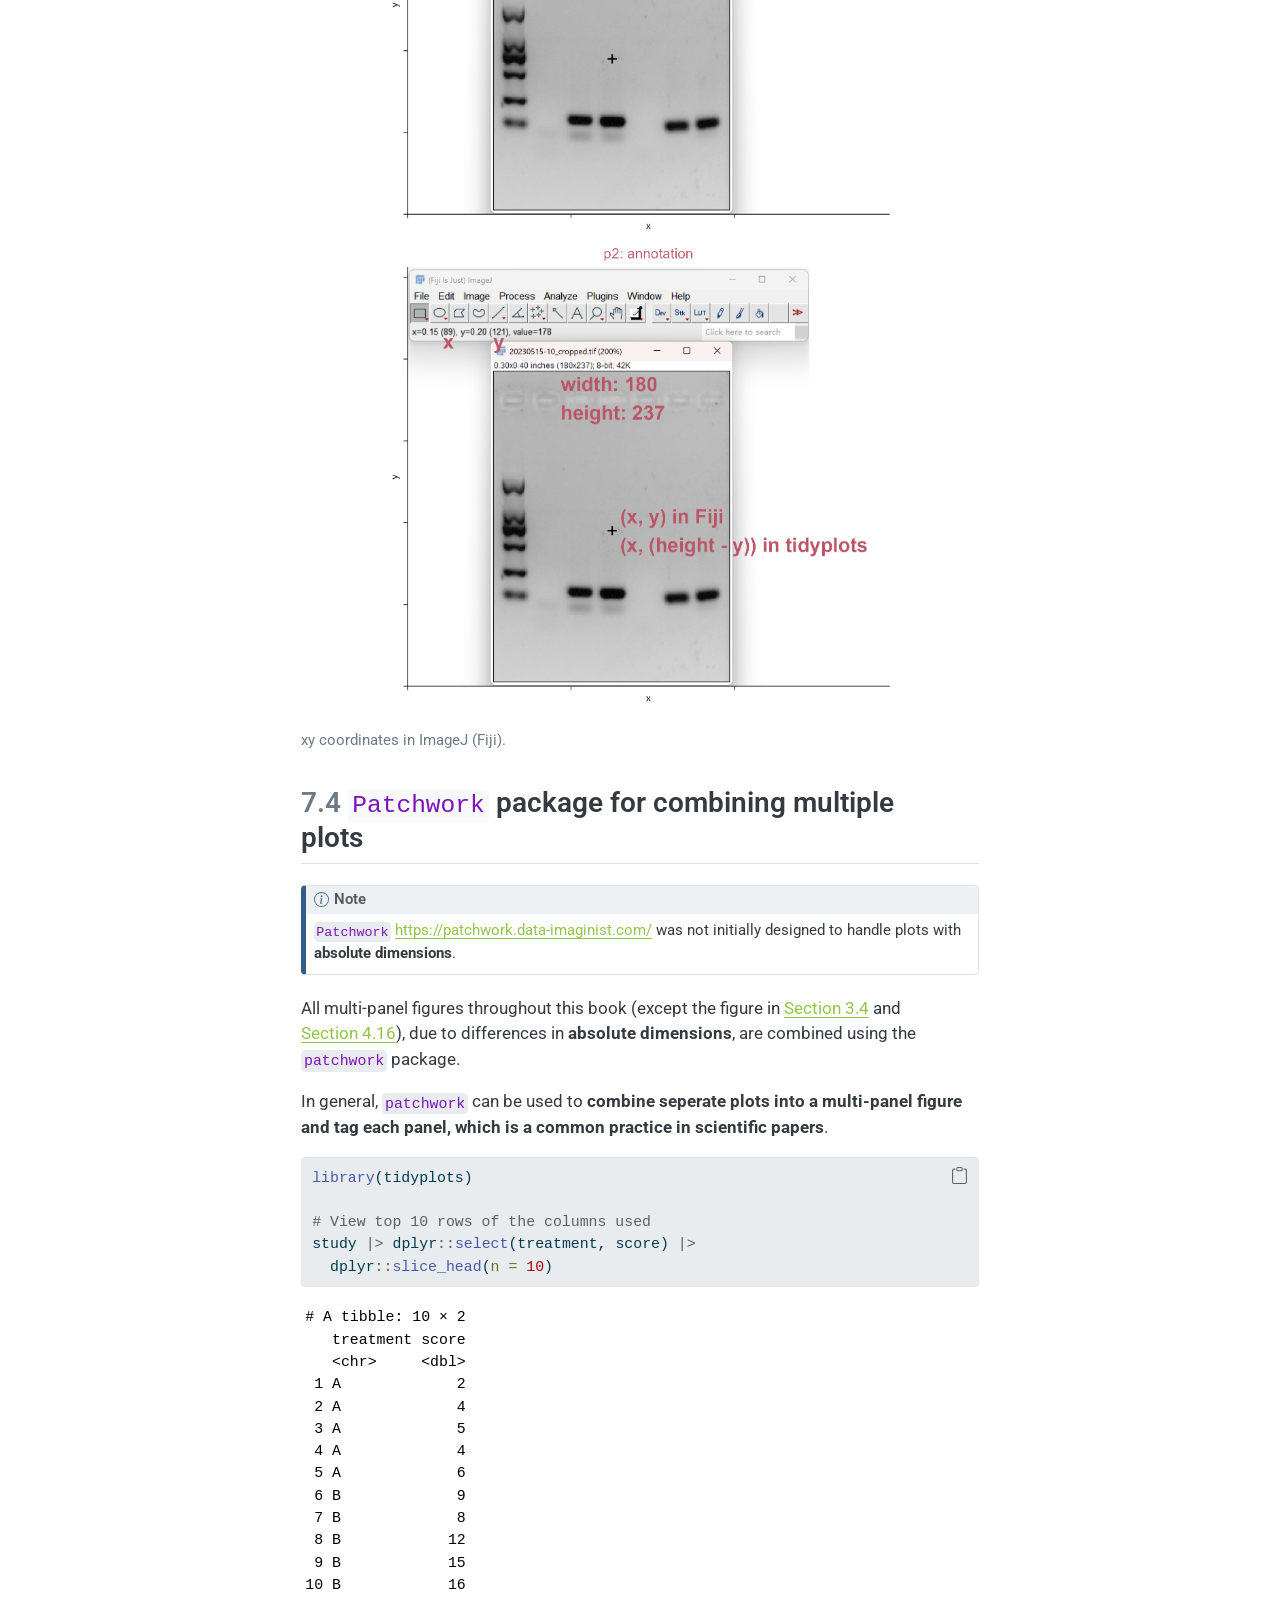
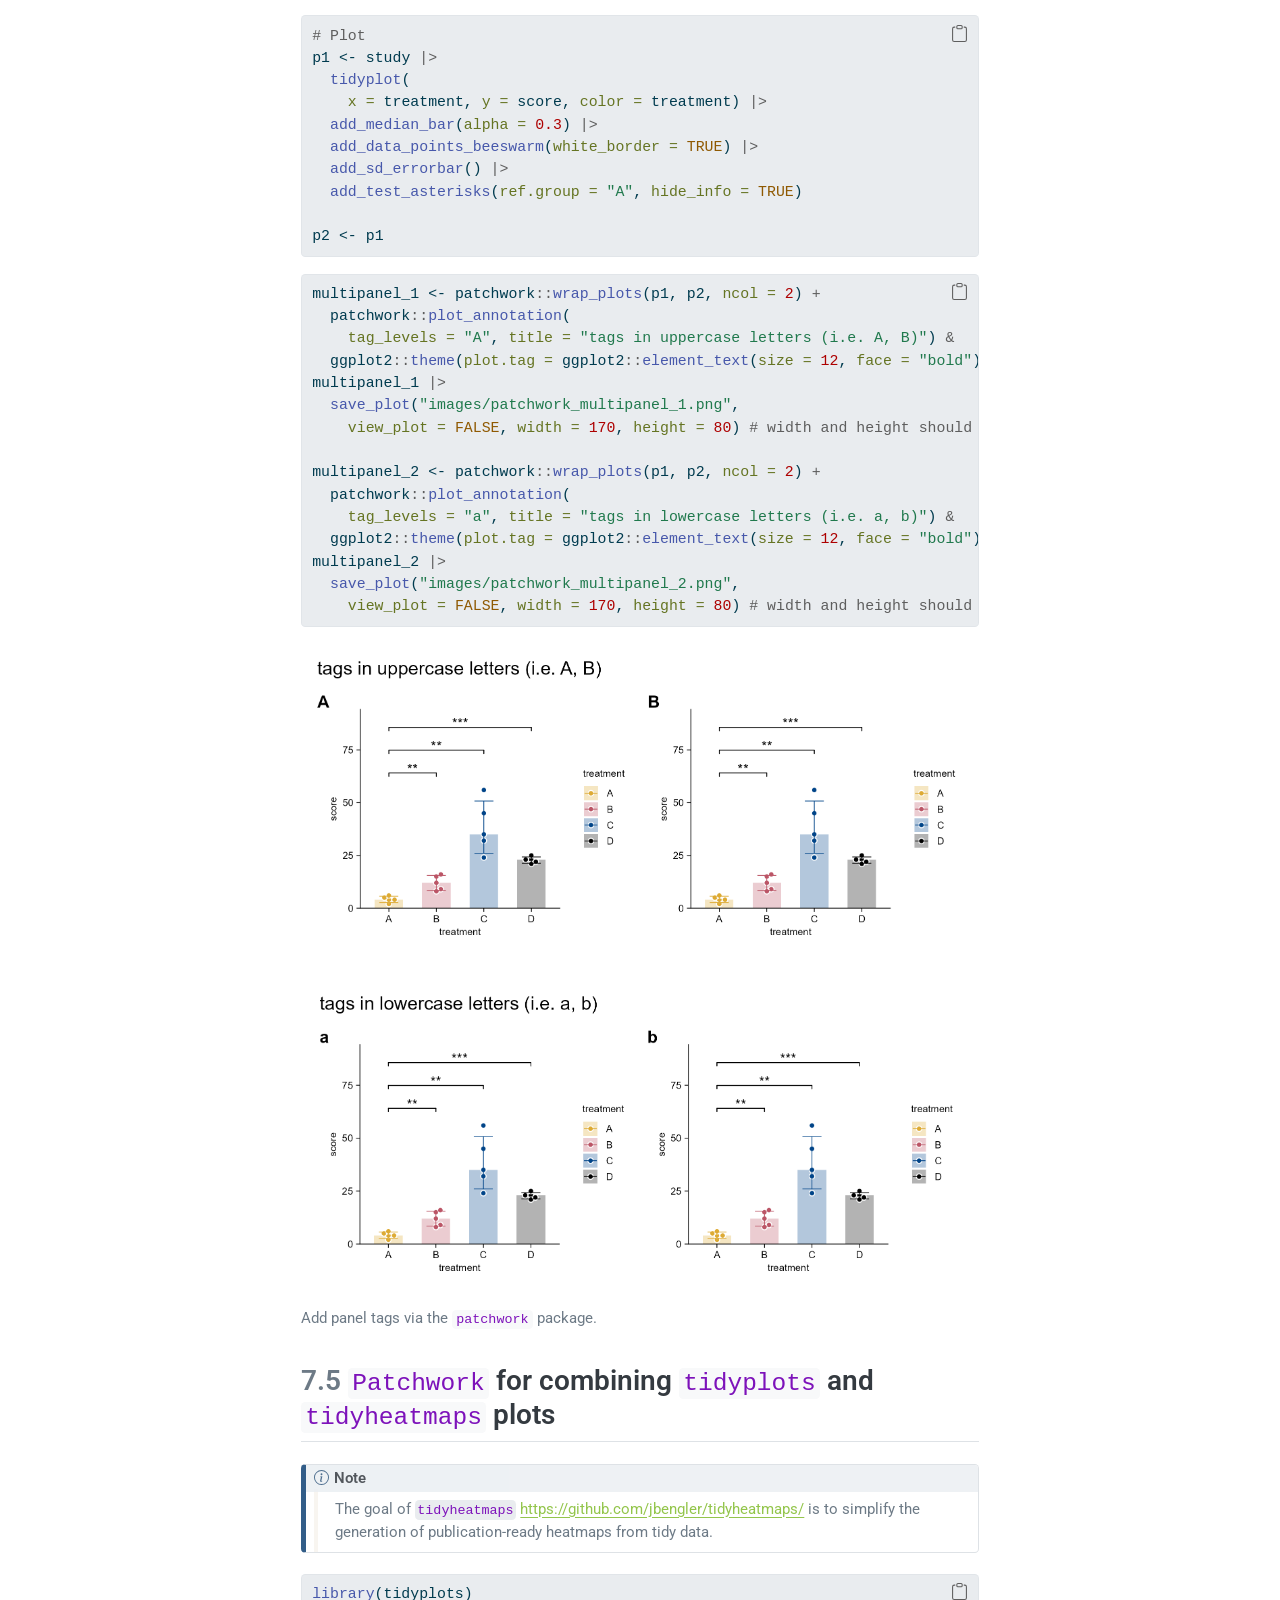
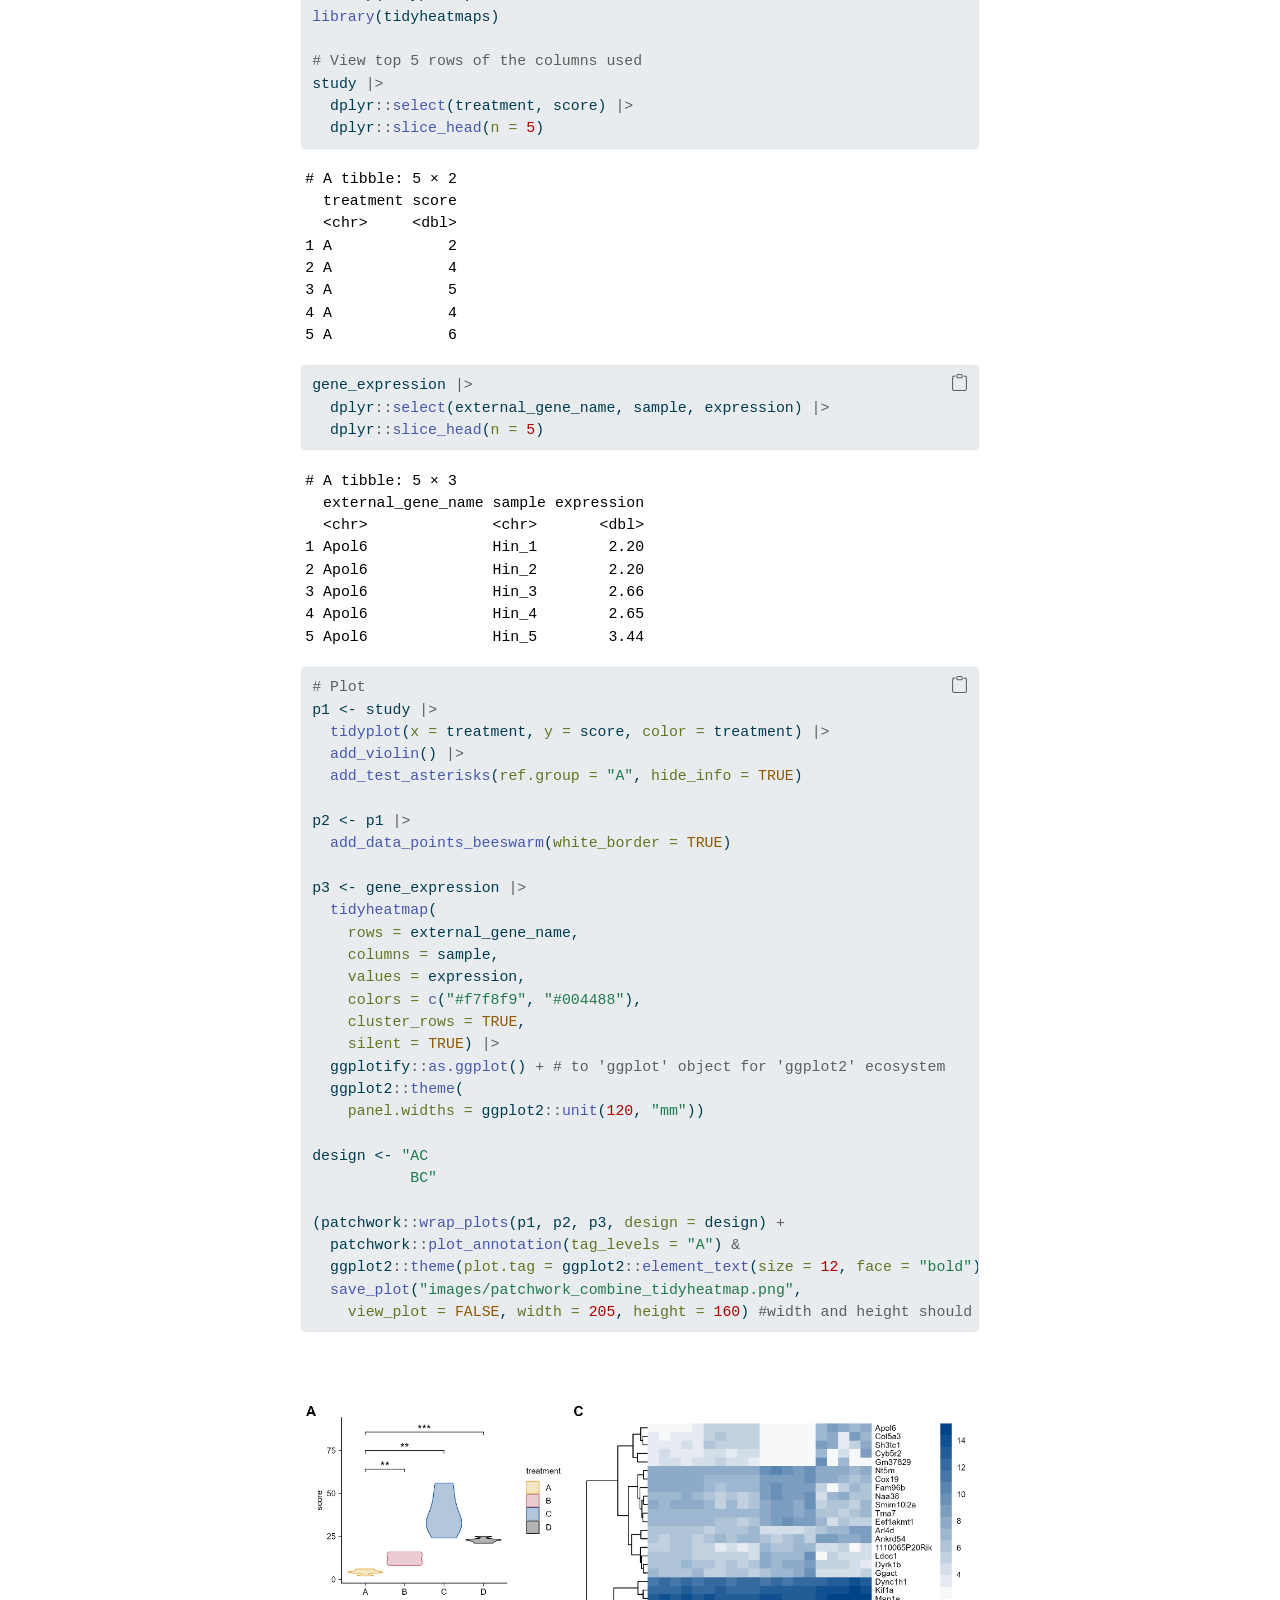
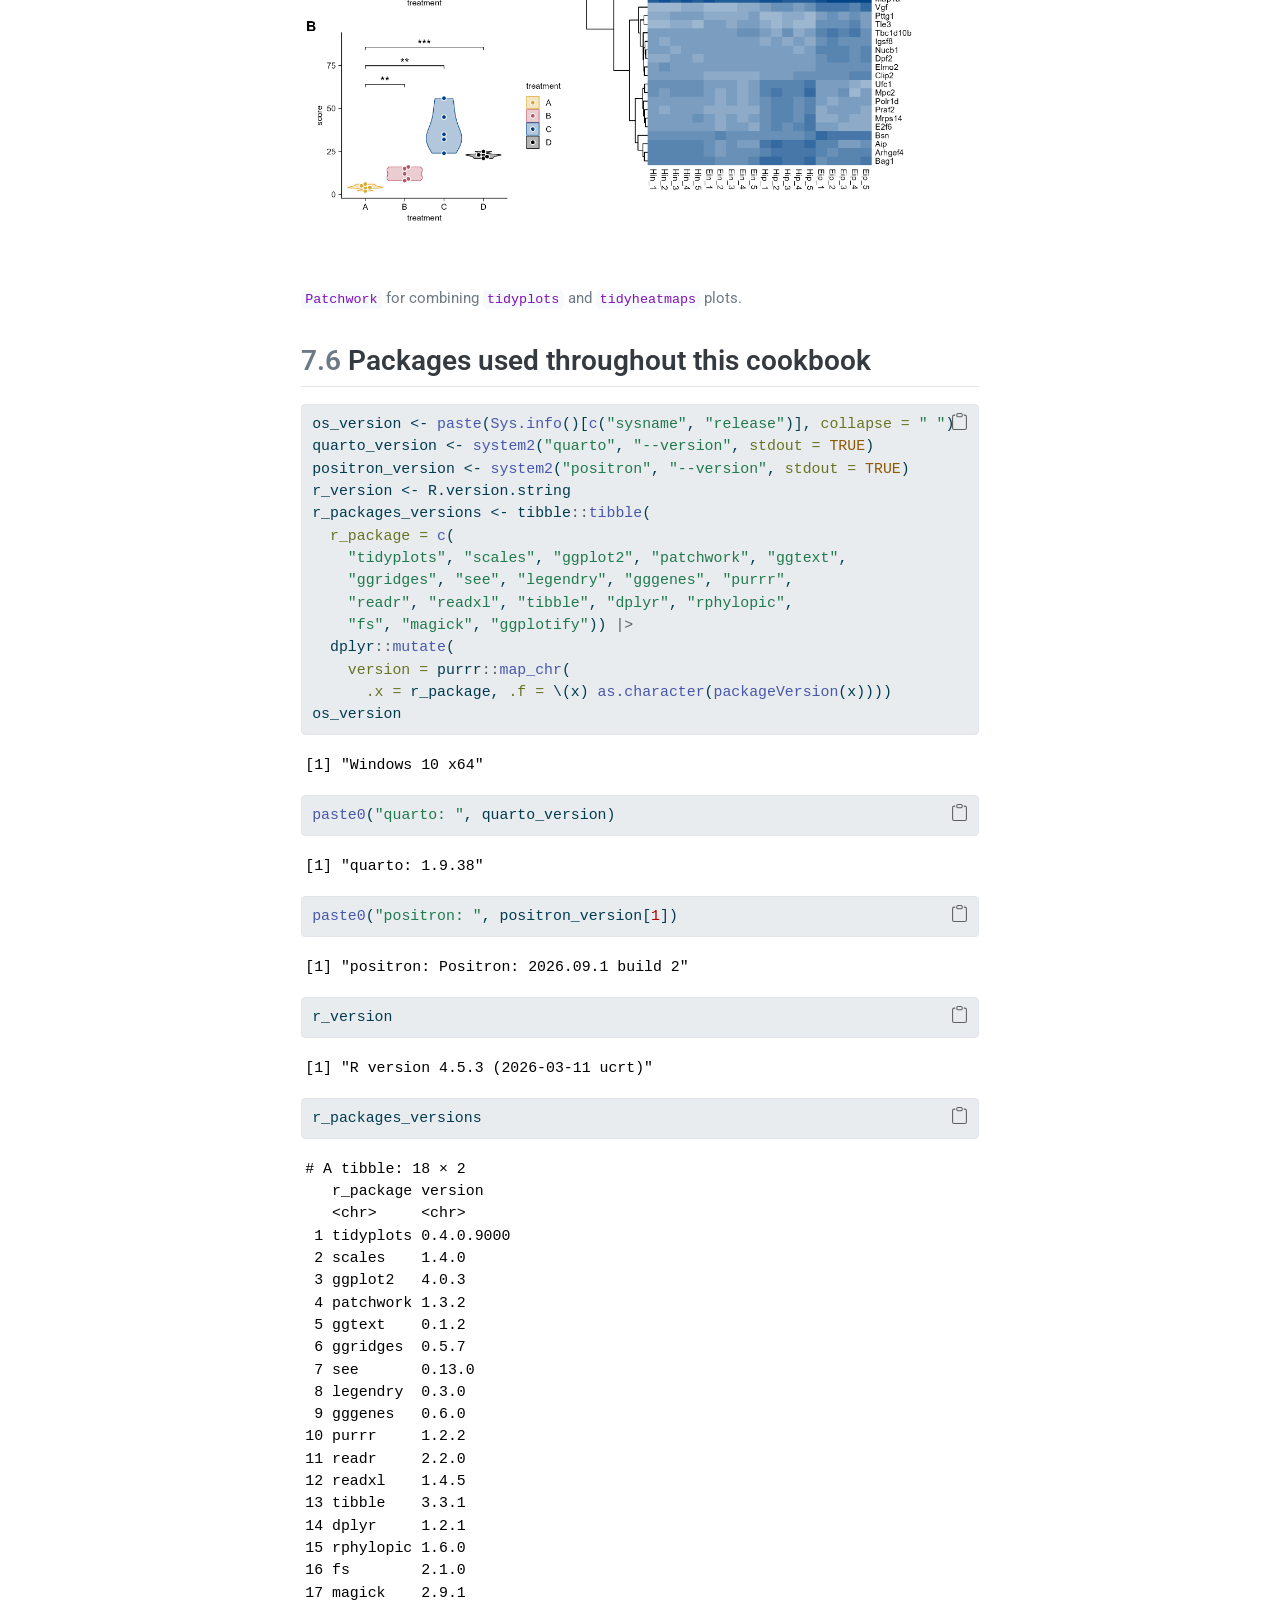
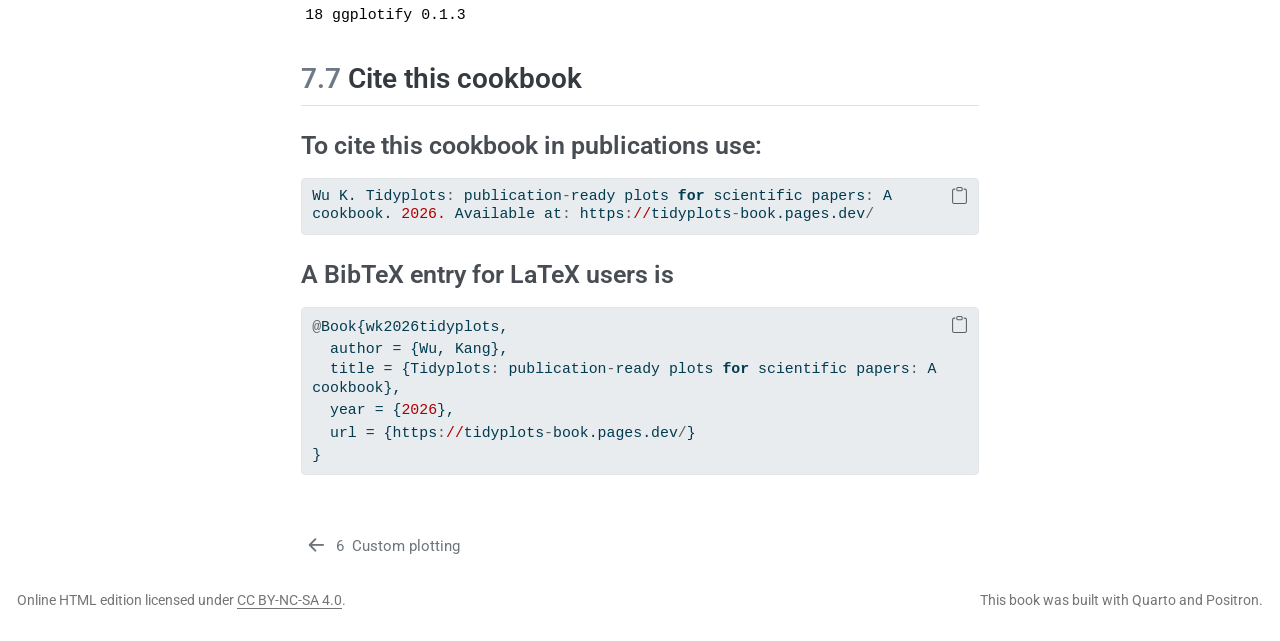
==== commit 86af2f85: "e1.1.5" ====
--- a/_book/appendix.html
+++ b/_book/appendix.html
@@ -527,25 +527,29 @@
 <span id="cb6-20"><a href="#cb6-20" aria-hidden="true" tabindex="-1"></a>    <span class="fu">add_title</span>(<span class="at">title =</span> point_shape)}</span>
 <span id="cb6-21"><a href="#cb6-21" aria-hidden="true" tabindex="-1"></a></span>
 <span id="cb6-22"><a href="#cb6-22" aria-hidden="true" tabindex="-1"></a><span class="co"># Plots with point shapes 0 - 25 (white_border width: 1)</span></span>
-<span id="cb6-23"><a href="#cb6-23" aria-hidden="true" tabindex="-1"></a>plots_width1 <span class="ot">&lt;-</span> purrr<span class="sc">::</span><span class="fu">map</span>(<span class="dv">0</span><span class="sc">:</span><span class="dv">25</span>, generate_plot, <span class="at">white_border_width =</span> <span class="dv">1</span>)</span>
-<span id="cb6-24"><a href="#cb6-24" aria-hidden="true" tabindex="-1"></a></span>
-<span id="cb6-25"><a href="#cb6-25" aria-hidden="true" tabindex="-1"></a><span class="co"># Plots with point shapes 0 - 25 (white_border width: 2)</span></span>
-<span id="cb6-26"><a href="#cb6-26" aria-hidden="true" tabindex="-1"></a>plots_width2 <span class="ot">&lt;-</span> purrr<span class="sc">::</span><span class="fu">map</span>(<span class="dv">0</span><span class="sc">:</span><span class="dv">25</span>, generate_plot, <span class="at">white_border_width =</span> <span class="dv">2</span>)</span>
-<span id="cb6-27"><a href="#cb6-27" aria-hidden="true" tabindex="-1"></a></span>
-<span id="cb6-28"><a href="#cb6-28" aria-hidden="true" tabindex="-1"></a><span class="co"># Wrap plots together and save</span></span>
-<span id="cb6-29"><a href="#cb6-29" aria-hidden="true" tabindex="-1"></a>(patchwork<span class="sc">::</span><span class="fu">wrap_plots</span>(plots_width1, <span class="at">ncol =</span> <span class="dv">10</span>) <span class="sc">+</span></span>
-<span id="cb6-30"><a href="#cb6-30" aria-hidden="true" tabindex="-1"></a>  patchwork<span class="sc">::</span><span class="fu">plot_annotation</span>(</span>
-<span id="cb6-31"><a href="#cb6-31" aria-hidden="true" tabindex="-1"></a>    <span class="at">title =</span> <span class="st">"plots_width1"</span>,</span>
-<span id="cb6-32"><a href="#cb6-32" aria-hidden="true" tabindex="-1"></a>    <span class="at">subtitle =</span> <span class="st">"some shapes with white borders (width = 1)"</span>)) <span class="sc">|&gt;</span> </span>
-<span id="cb6-33"><a href="#cb6-33" aria-hidden="true" tabindex="-1"></a>  <span class="fu">save_plot</span>(<span class="st">"images/point-white-borders1.png"</span>,</span>
-<span id="cb6-34"><a href="#cb6-34" aria-hidden="true" tabindex="-1"></a>    <span class="at">view_plot =</span> <span class="cn">FALSE</span>, <span class="at">width =</span> <span class="dv">140</span>, <span class="at">height =</span> <span class="dv">70</span>)</span>
-<span id="cb6-35"><a href="#cb6-35" aria-hidden="true" tabindex="-1"></a></span>
-<span id="cb6-36"><a href="#cb6-36" aria-hidden="true" tabindex="-1"></a>(patchwork<span class="sc">::</span><span class="fu">wrap_plots</span>(plots_width2, <span class="at">ncol =</span> <span class="dv">10</span>) <span class="sc">+</span></span>
-<span id="cb6-37"><a href="#cb6-37" aria-hidden="true" tabindex="-1"></a>  patchwork<span class="sc">::</span><span class="fu">plot_annotation</span>(</span>
-<span id="cb6-38"><a href="#cb6-38" aria-hidden="true" tabindex="-1"></a>    <span class="at">title =</span> <span class="st">"plots_width2"</span>,</span>
-<span id="cb6-39"><a href="#cb6-39" aria-hidden="true" tabindex="-1"></a>    <span class="at">subtitle =</span> <span class="st">"some shapes with white borders (width = 2)"</span>)) <span class="sc">|&gt;</span> </span>
-<span id="cb6-40"><a href="#cb6-40" aria-hidden="true" tabindex="-1"></a>  <span class="fu">save_plot</span>(<span class="st">"images/point-white-borders2.png"</span>,</span>
-<span id="cb6-41"><a href="#cb6-41" aria-hidden="true" tabindex="-1"></a>    <span class="at">view_plot =</span> <span class="cn">FALSE</span>, <span class="at">width =</span> <span class="dv">140</span>, <span class="at">height =</span> <span class="dv">70</span>)</span></code></pre></div><button title="Copy to Clipboard" class="code-copy-button"><i class="bi"></i></button></div>
+<span id="cb6-23"><a href="#cb6-23" aria-hidden="true" tabindex="-1"></a>plots_width1 <span class="ot">&lt;-</span> purrr<span class="sc">::</span><span class="fu">map</span>(</span>
+<span id="cb6-24"><a href="#cb6-24" aria-hidden="true" tabindex="-1"></a>  <span class="at">.x =</span> <span class="dv">0</span><span class="sc">:</span><span class="dv">25</span>,</span>
+<span id="cb6-25"><a href="#cb6-25" aria-hidden="true" tabindex="-1"></a>  <span class="at">.f =</span> \(x) <span class="fu">generate_plot</span>(x, <span class="at">white_border_width =</span> <span class="dv">1</span>))</span>
+<span id="cb6-26"><a href="#cb6-26" aria-hidden="true" tabindex="-1"></a></span>
+<span id="cb6-27"><a href="#cb6-27" aria-hidden="true" tabindex="-1"></a><span class="co"># Plots with point shapes 0 - 25 (white_border width: 2)</span></span>
+<span id="cb6-28"><a href="#cb6-28" aria-hidden="true" tabindex="-1"></a>plots_width2 <span class="ot">&lt;-</span> purrr<span class="sc">::</span><span class="fu">map</span>(</span>
+<span id="cb6-29"><a href="#cb6-29" aria-hidden="true" tabindex="-1"></a>  <span class="at">.x =</span> <span class="dv">0</span><span class="sc">:</span><span class="dv">25</span>,</span>
+<span id="cb6-30"><a href="#cb6-30" aria-hidden="true" tabindex="-1"></a>  <span class="at">.f =</span> \(x) <span class="fu">generate_plot</span>(x, <span class="at">white_border_width =</span> <span class="dv">2</span>))</span>
+<span id="cb6-31"><a href="#cb6-31" aria-hidden="true" tabindex="-1"></a></span>
+<span id="cb6-32"><a href="#cb6-32" aria-hidden="true" tabindex="-1"></a><span class="co"># Wrap plots together and save</span></span>
+<span id="cb6-33"><a href="#cb6-33" aria-hidden="true" tabindex="-1"></a>(patchwork<span class="sc">::</span><span class="fu">wrap_plots</span>(plots_width1, <span class="at">ncol =</span> <span class="dv">10</span>) <span class="sc">+</span></span>
+<span id="cb6-34"><a href="#cb6-34" aria-hidden="true" tabindex="-1"></a>  patchwork<span class="sc">::</span><span class="fu">plot_annotation</span>(</span>
+<span id="cb6-35"><a href="#cb6-35" aria-hidden="true" tabindex="-1"></a>    <span class="at">title =</span> <span class="st">"plots_width1"</span>,</span>
+<span id="cb6-36"><a href="#cb6-36" aria-hidden="true" tabindex="-1"></a>    <span class="at">subtitle =</span> <span class="st">"some shapes with white borders (width = 1)"</span>)) <span class="sc">|&gt;</span> </span>
+<span id="cb6-37"><a href="#cb6-37" aria-hidden="true" tabindex="-1"></a>  <span class="fu">save_plot</span>(<span class="st">"images/point-white-borders1.png"</span>,</span>
+<span id="cb6-38"><a href="#cb6-38" aria-hidden="true" tabindex="-1"></a>    <span class="at">view_plot =</span> <span class="cn">FALSE</span>, <span class="at">width =</span> <span class="dv">140</span>, <span class="at">height =</span> <span class="dv">70</span>)</span>
+<span id="cb6-39"><a href="#cb6-39" aria-hidden="true" tabindex="-1"></a></span>
+<span id="cb6-40"><a href="#cb6-40" aria-hidden="true" tabindex="-1"></a>(patchwork<span class="sc">::</span><span class="fu">wrap_plots</span>(plots_width2, <span class="at">ncol =</span> <span class="dv">10</span>) <span class="sc">+</span></span>
+<span id="cb6-41"><a href="#cb6-41" aria-hidden="true" tabindex="-1"></a>  patchwork<span class="sc">::</span><span class="fu">plot_annotation</span>(</span>
+<span id="cb6-42"><a href="#cb6-42" aria-hidden="true" tabindex="-1"></a>    <span class="at">title =</span> <span class="st">"plots_width2"</span>,</span>
+<span id="cb6-43"><a href="#cb6-43" aria-hidden="true" tabindex="-1"></a>    <span class="at">subtitle =</span> <span class="st">"some shapes with white borders (width = 2)"</span>)) <span class="sc">|&gt;</span> </span>
+<span id="cb6-44"><a href="#cb6-44" aria-hidden="true" tabindex="-1"></a>  <span class="fu">save_plot</span>(<span class="st">"images/point-white-borders2.png"</span>,</span>
+<span id="cb6-45"><a href="#cb6-45" aria-hidden="true" tabindex="-1"></a>    <span class="at">view_plot =</span> <span class="cn">FALSE</span>, <span class="at">width =</span> <span class="dv">140</span>, <span class="at">height =</span> <span class="dv">70</span>)</span></code></pre></div><button title="Copy to Clipboard" class="code-copy-button"><i class="bi"></i></button></div>
 </div>
 <div class="quarto-figure quarto-figure-center">
 <figure class="figure">
@@ -813,17 +817,16 @@
 <span id="cb19-2"><a href="#cb19-2" aria-hidden="true" tabindex="-1"></a>quarto_version <span class="ot">&lt;-</span> <span class="fu">system2</span>(<span class="st">"quarto"</span>, <span class="st">"--version"</span>, <span class="at">stdout =</span> <span class="cn">TRUE</span>)</span>
 <span id="cb19-3"><a href="#cb19-3" aria-hidden="true" tabindex="-1"></a>positron_version <span class="ot">&lt;-</span> <span class="fu">system2</span>(<span class="st">"positron"</span>, <span class="st">"--version"</span>, <span class="at">stdout =</span> <span class="cn">TRUE</span>)</span>
 <span id="cb19-4"><a href="#cb19-4" aria-hidden="true" tabindex="-1"></a>r_version <span class="ot">&lt;-</span> R.version.string</span>
-<span id="cb19-5"><a href="#cb19-5" aria-hidden="true" tabindex="-1"></a></span>
-<span id="cb19-6"><a href="#cb19-6" aria-hidden="true" tabindex="-1"></a>r_packages_versions <span class="ot">&lt;-</span> tibble<span class="sc">::</span><span class="fu">tibble</span>(</span>
-<span id="cb19-7"><a href="#cb19-7" aria-hidden="true" tabindex="-1"></a>  <span class="at">r_package =</span> <span class="fu">c</span>(</span>
-<span id="cb19-8"><a href="#cb19-8" aria-hidden="true" tabindex="-1"></a>    <span class="st">"tidyplots"</span>, <span class="st">"scales"</span>, <span class="st">"ggplot2"</span>, <span class="st">"patchwork"</span>, <span class="st">"ggtext"</span>, </span>
-<span id="cb19-9"><a href="#cb19-9" aria-hidden="true" tabindex="-1"></a>    <span class="st">"ggridges"</span>, <span class="st">"see"</span>, <span class="st">"legendry"</span>, <span class="st">"gggenes"</span>, <span class="st">"purrr"</span>, </span>
-<span id="cb19-10"><a href="#cb19-10" aria-hidden="true" tabindex="-1"></a>    <span class="st">"readr"</span>, <span class="st">"readxl"</span>, <span class="st">"tibble"</span>, <span class="st">"dplyr"</span>, <span class="st">"rphylopic"</span>, </span>
-<span id="cb19-11"><a href="#cb19-11" aria-hidden="true" tabindex="-1"></a>    <span class="st">"fs"</span>, <span class="st">"magick"</span>, <span class="st">"ggplotify"</span>)) <span class="sc">|&gt;</span> </span>
-<span id="cb19-12"><a href="#cb19-12" aria-hidden="true" tabindex="-1"></a>  dplyr<span class="sc">::</span><span class="fu">mutate</span>(</span>
-<span id="cb19-13"><a href="#cb19-13" aria-hidden="true" tabindex="-1"></a>    <span class="at">version =</span> purrr<span class="sc">::</span><span class="fu">map_chr</span>(r_package, \(x) <span class="fu">as.character</span>(<span class="fu">packageVersion</span>(x))))</span>
-<span id="cb19-14"><a href="#cb19-14" aria-hidden="true" tabindex="-1"></a></span>
-<span id="cb19-15"><a href="#cb19-15" aria-hidden="true" tabindex="-1"></a>os_version</span></code></pre></div><button title="Copy to Clipboard" class="code-copy-button"><i class="bi"></i></button></div>
+<span id="cb19-5"><a href="#cb19-5" aria-hidden="true" tabindex="-1"></a>r_packages_versions <span class="ot">&lt;-</span> tibble<span class="sc">::</span><span class="fu">tibble</span>(</span>
+<span id="cb19-6"><a href="#cb19-6" aria-hidden="true" tabindex="-1"></a>  <span class="at">r_package =</span> <span class="fu">c</span>(</span>
+<span id="cb19-7"><a href="#cb19-7" aria-hidden="true" tabindex="-1"></a>    <span class="st">"tidyplots"</span>, <span class="st">"scales"</span>, <span class="st">"ggplot2"</span>, <span class="st">"patchwork"</span>, <span class="st">"ggtext"</span>, </span>
+<span id="cb19-8"><a href="#cb19-8" aria-hidden="true" tabindex="-1"></a>    <span class="st">"ggridges"</span>, <span class="st">"see"</span>, <span class="st">"legendry"</span>, <span class="st">"gggenes"</span>, <span class="st">"purrr"</span>, </span>
+<span id="cb19-9"><a href="#cb19-9" aria-hidden="true" tabindex="-1"></a>    <span class="st">"readr"</span>, <span class="st">"readxl"</span>, <span class="st">"tibble"</span>, <span class="st">"dplyr"</span>, <span class="st">"rphylopic"</span>, </span>
+<span id="cb19-10"><a href="#cb19-10" aria-hidden="true" tabindex="-1"></a>    <span class="st">"fs"</span>, <span class="st">"magick"</span>, <span class="st">"ggplotify"</span>)) <span class="sc">|&gt;</span> </span>
+<span id="cb19-11"><a href="#cb19-11" aria-hidden="true" tabindex="-1"></a>  dplyr<span class="sc">::</span><span class="fu">mutate</span>(</span>
+<span id="cb19-12"><a href="#cb19-12" aria-hidden="true" tabindex="-1"></a>    <span class="at">version =</span> purrr<span class="sc">::</span><span class="fu">map_chr</span>(</span>
+<span id="cb19-13"><a href="#cb19-13" aria-hidden="true" tabindex="-1"></a>      <span class="at">.x =</span> r_package, <span class="at">.f =</span> \(x) <span class="fu">as.character</span>(<span class="fu">packageVersion</span>(x))))</span>
+<span id="cb19-14"><a href="#cb19-14" aria-hidden="true" tabindex="-1"></a>os_version</span></code></pre></div><button title="Copy to Clipboard" class="code-copy-button"><i class="bi"></i></button></div>
 <div class="cell-output cell-output-stdout">
 <pre><code>[1] "Windows 10 x64"</code></pre>
 </div>
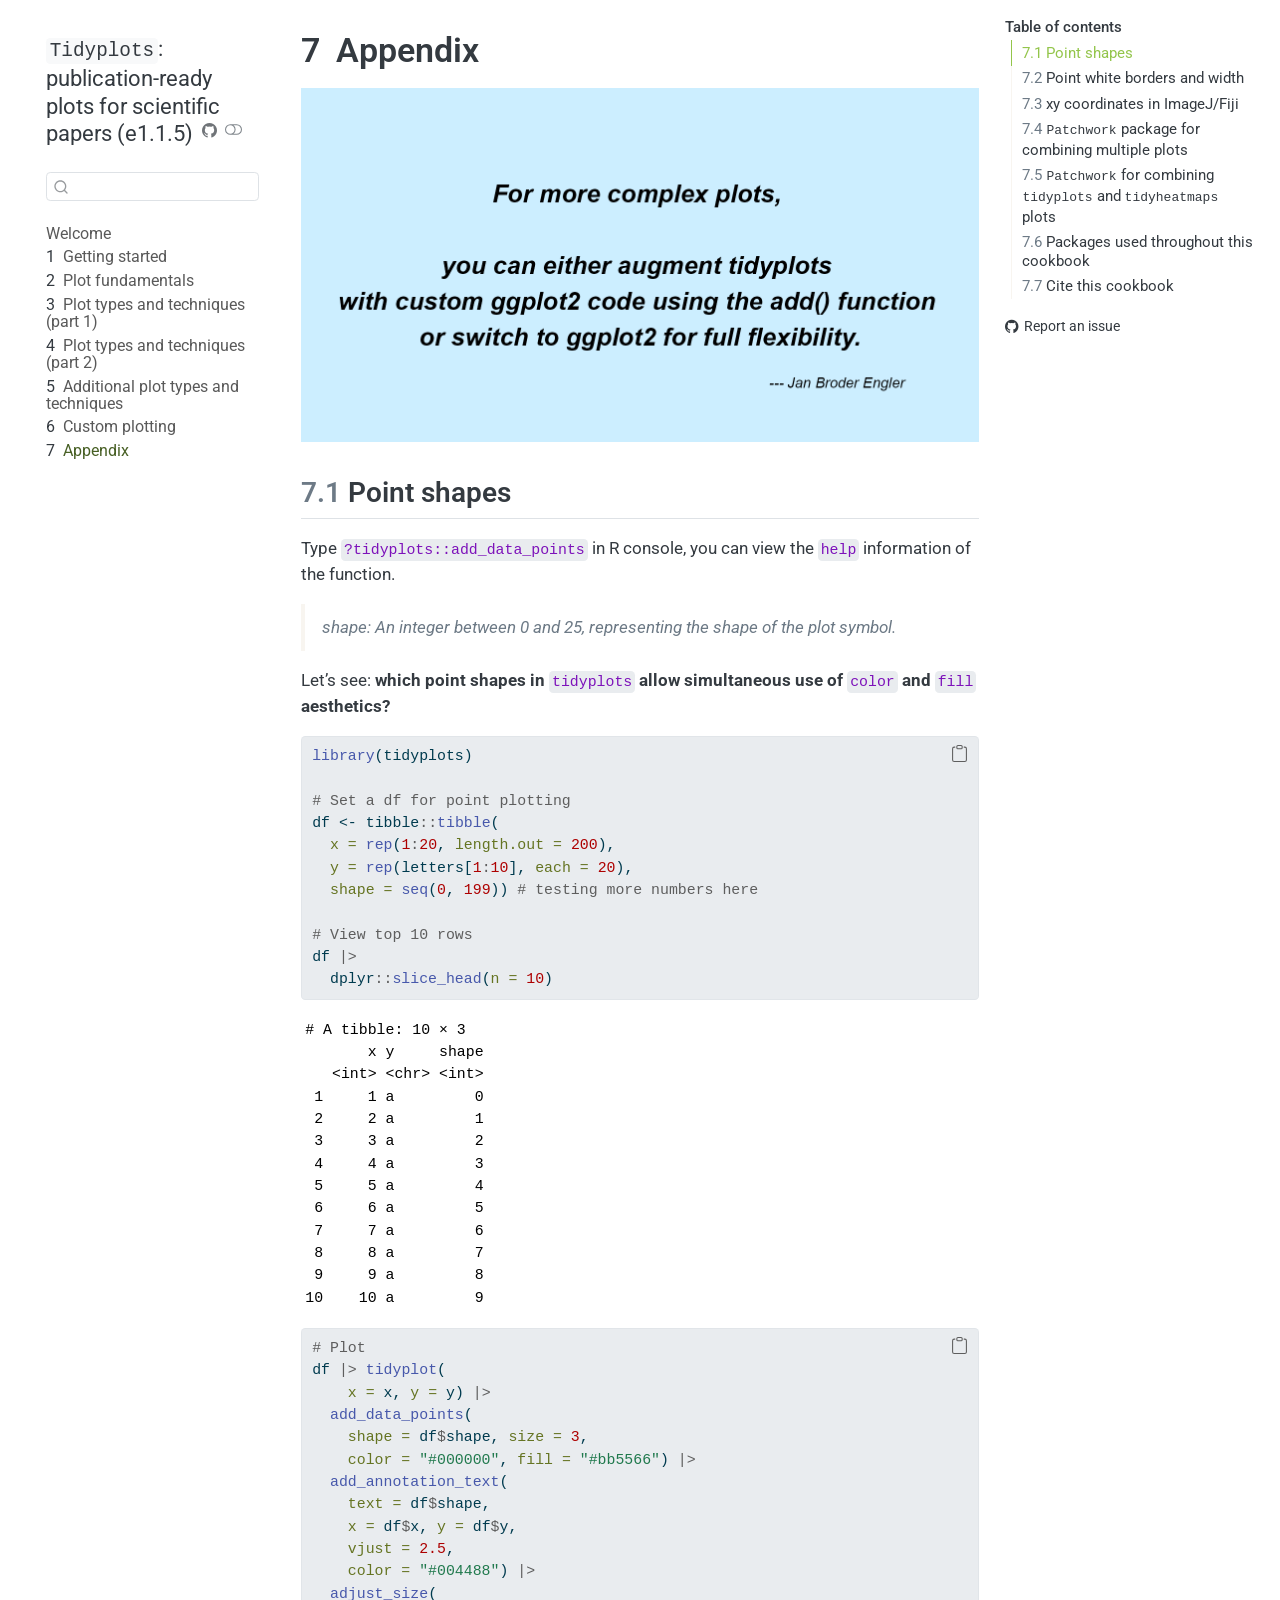
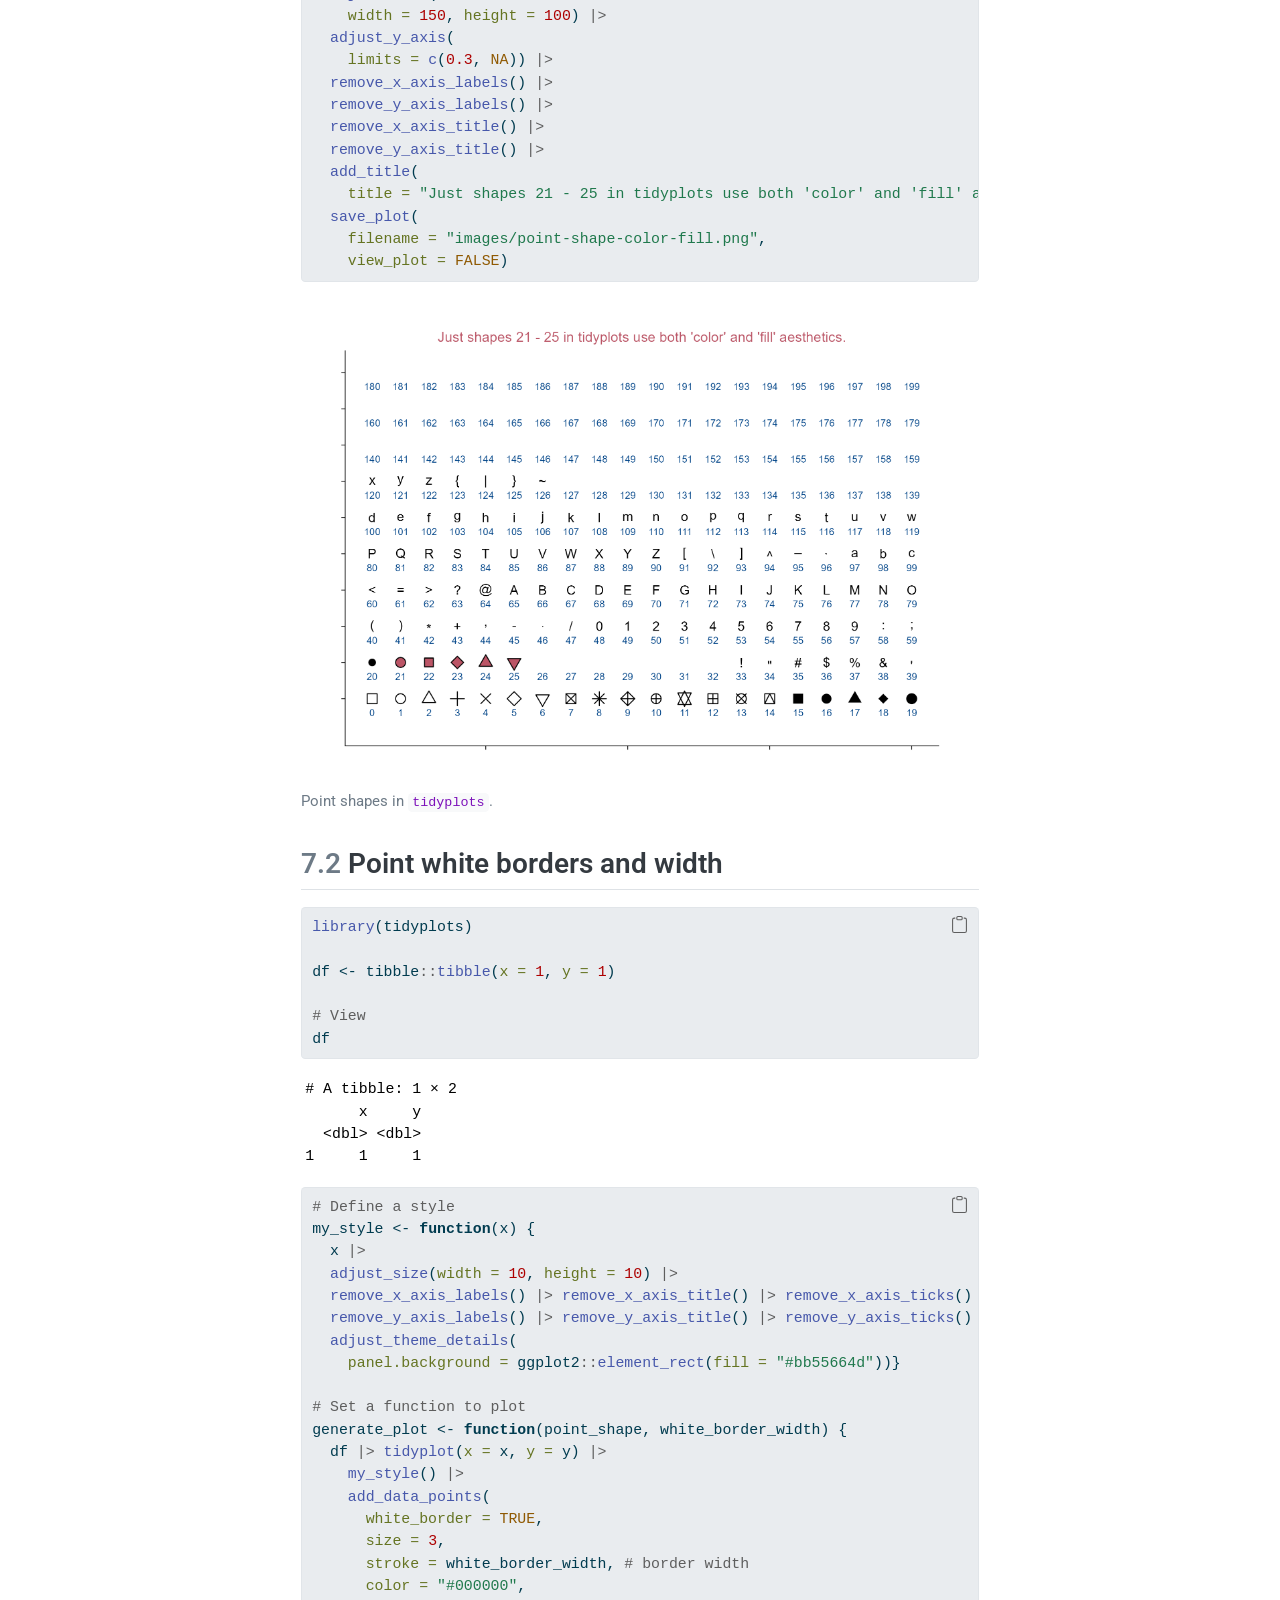
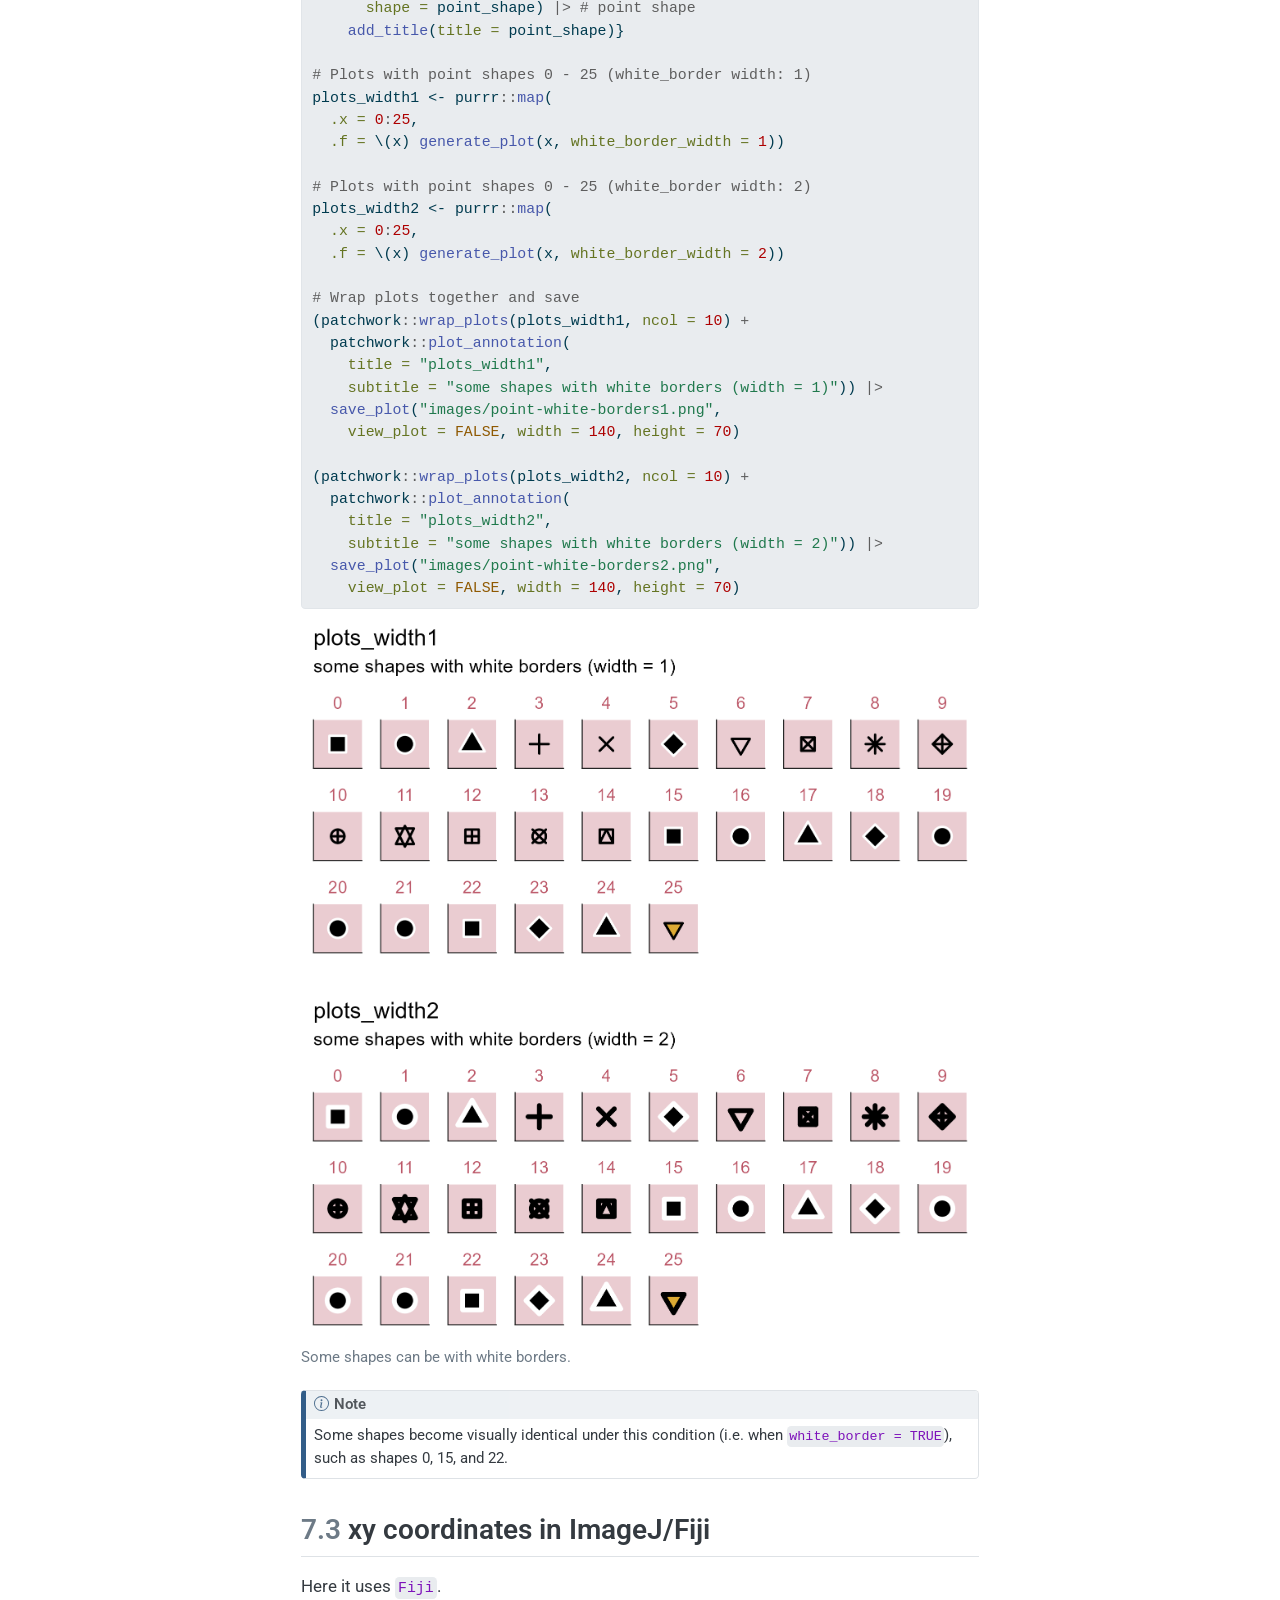
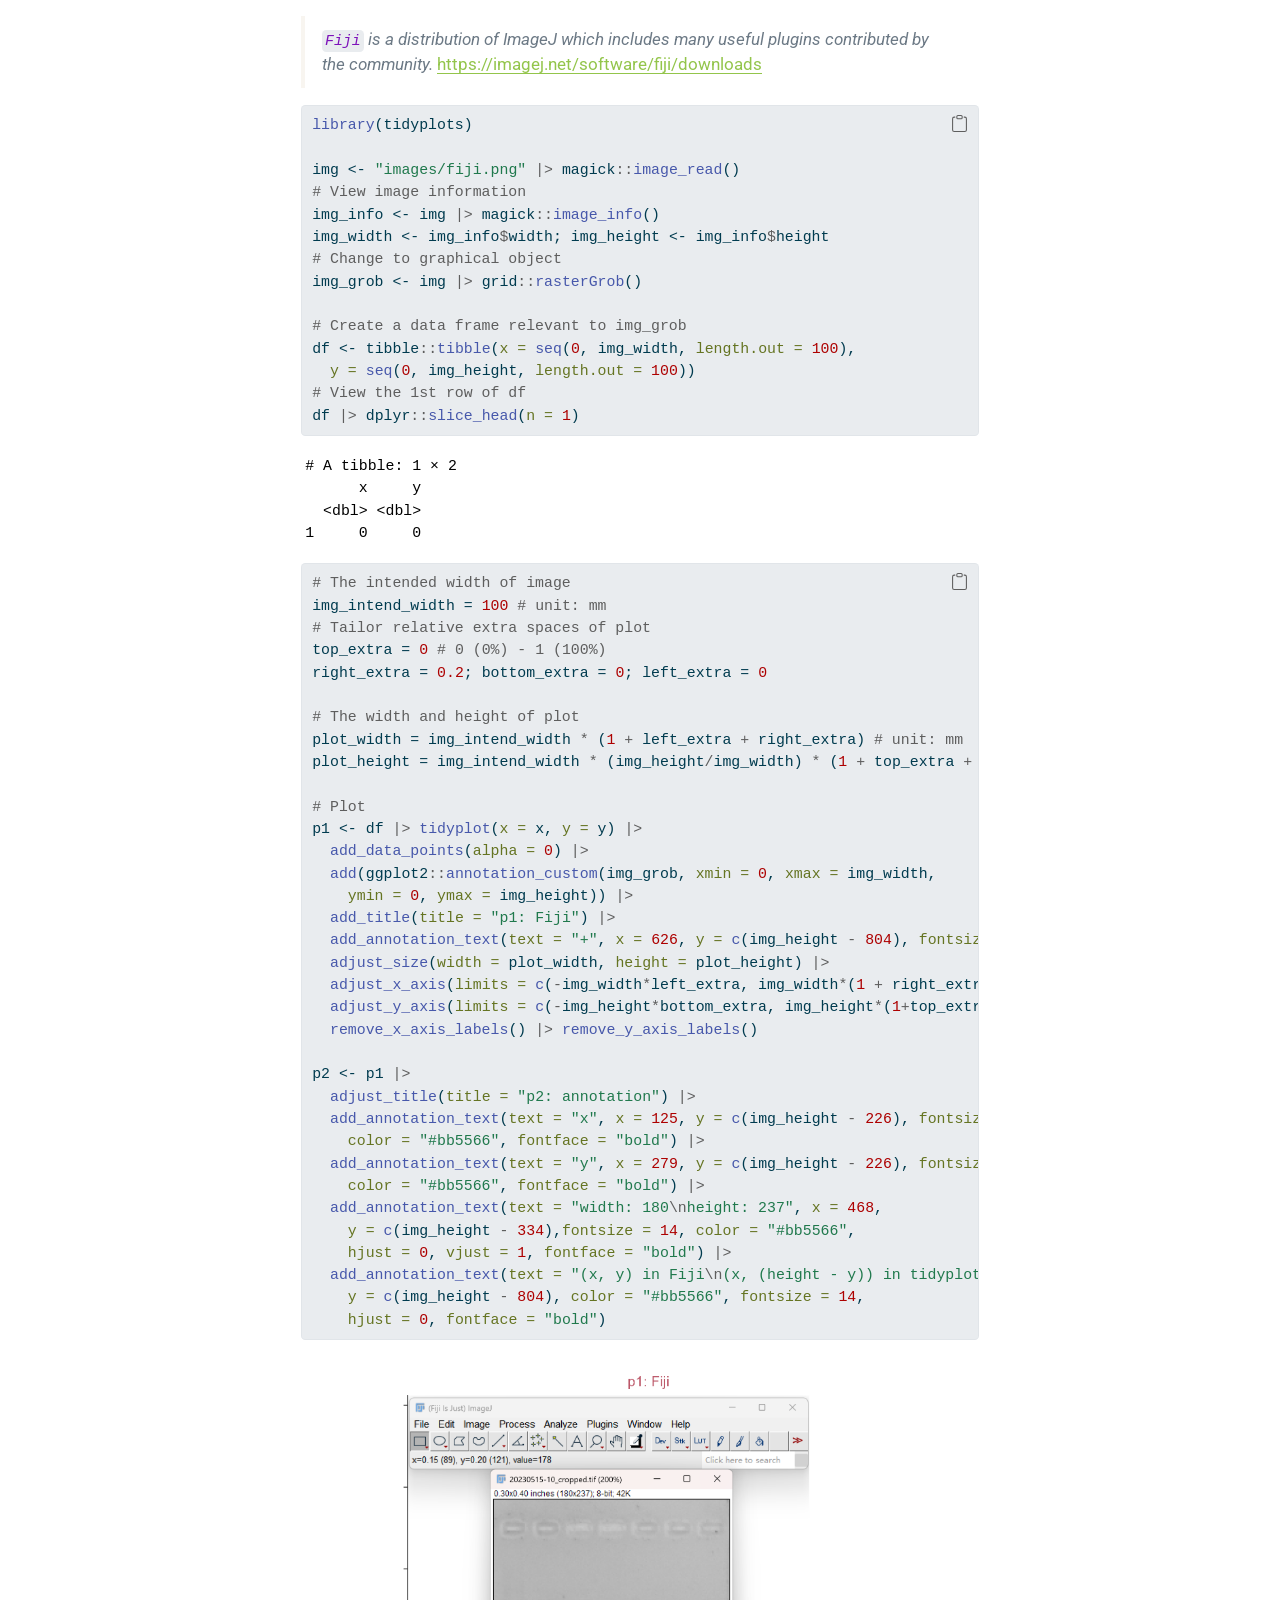
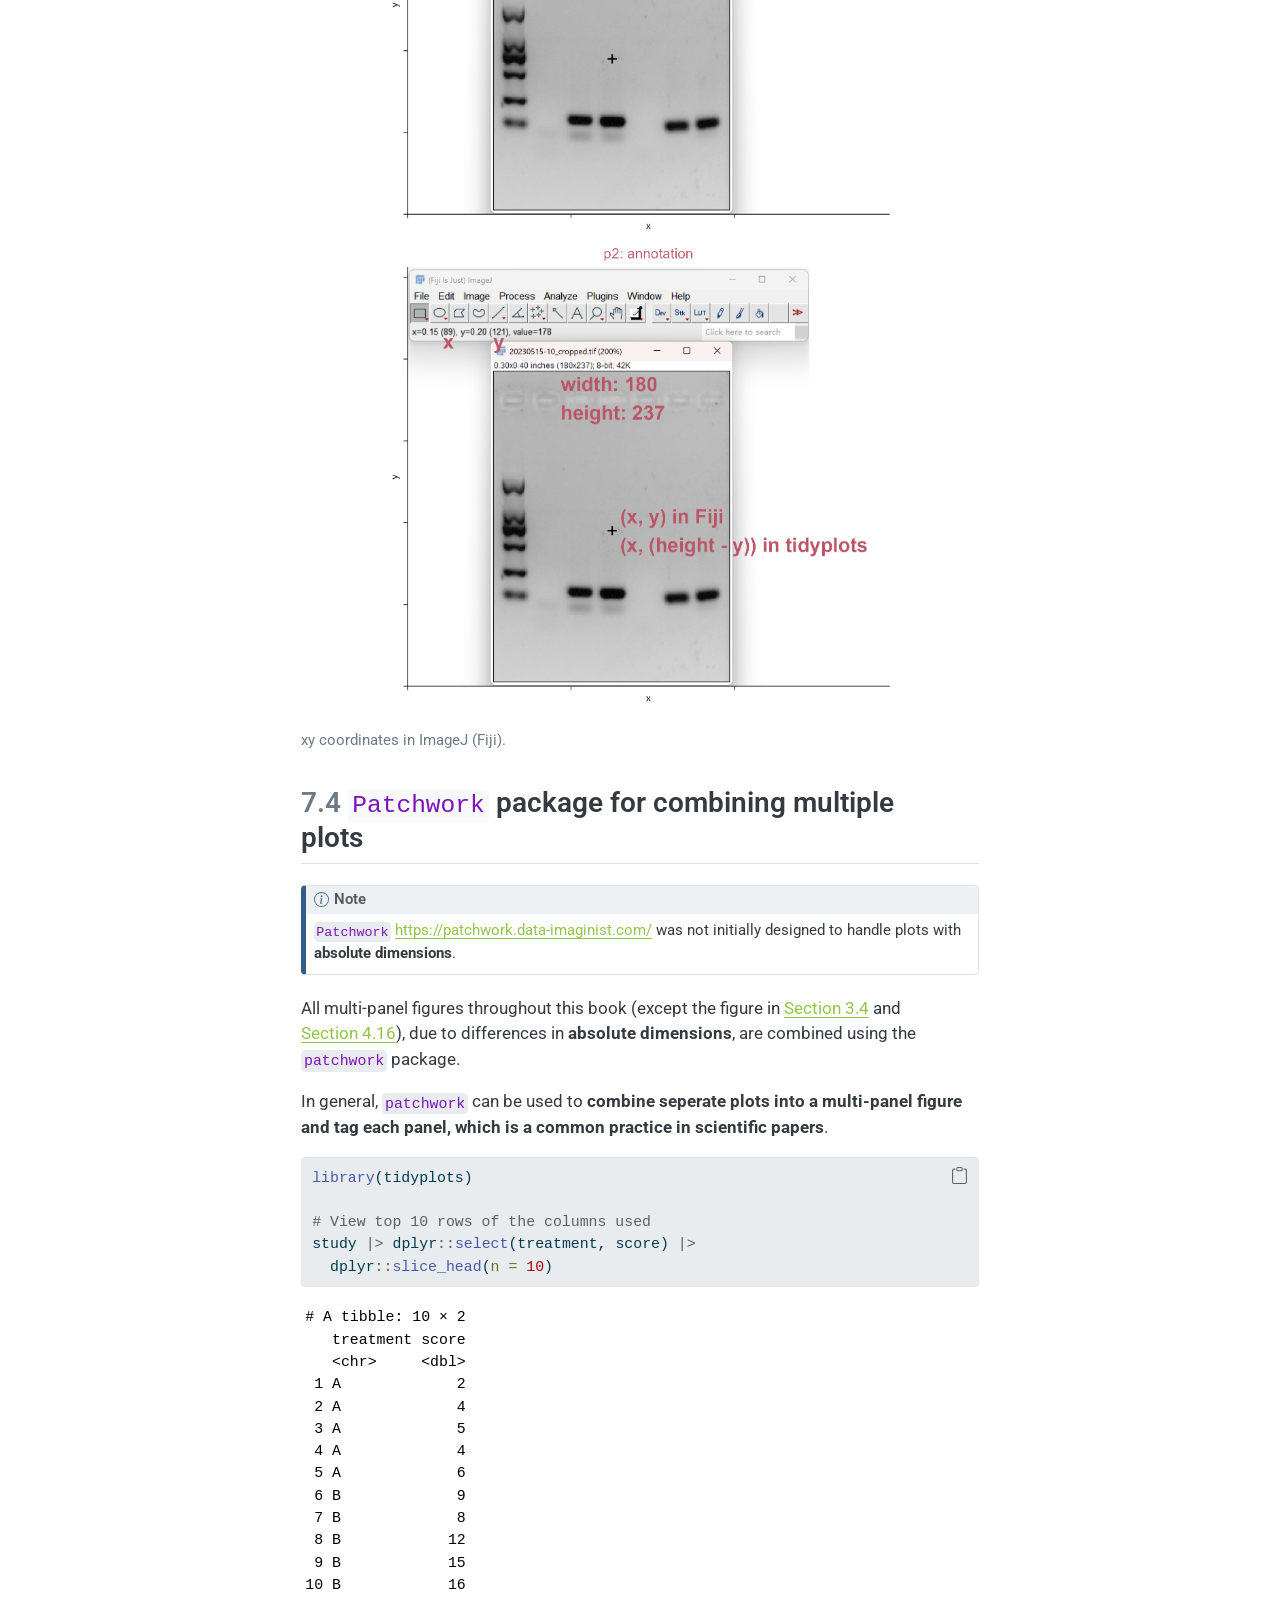
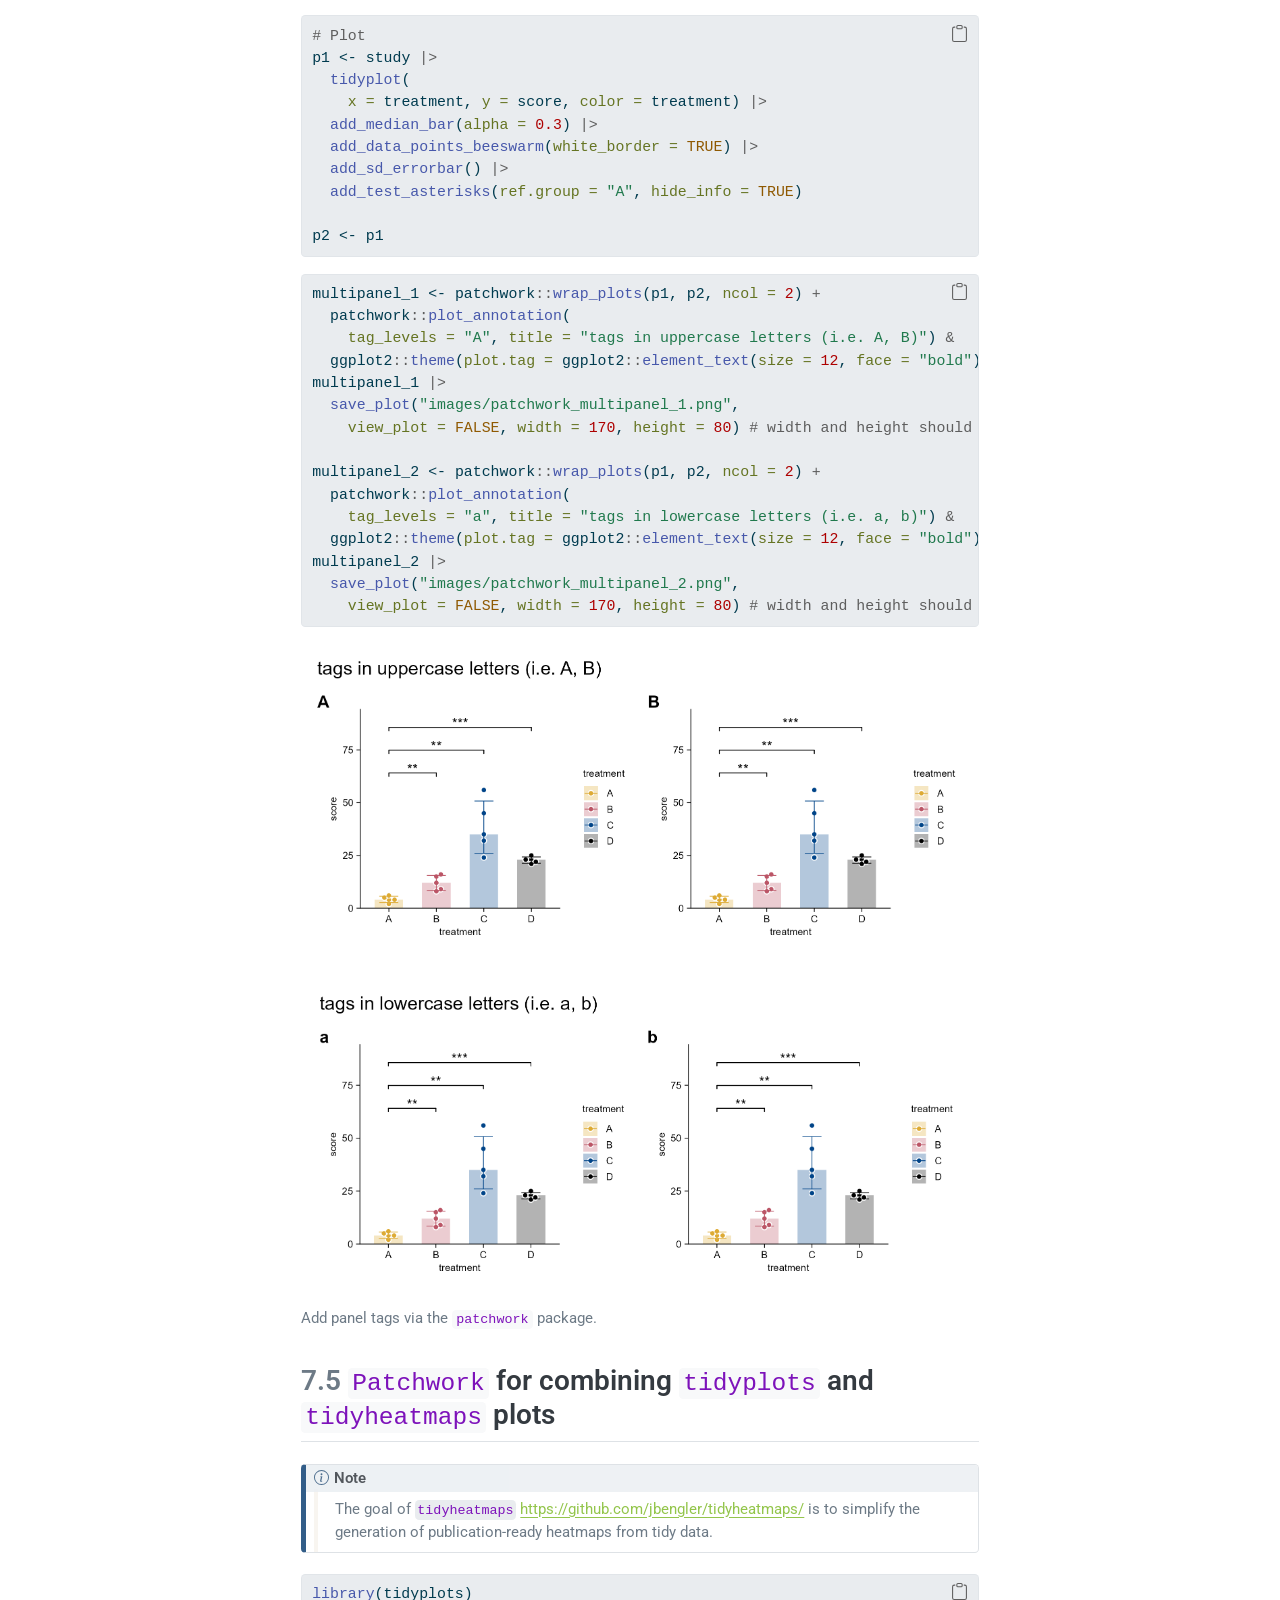
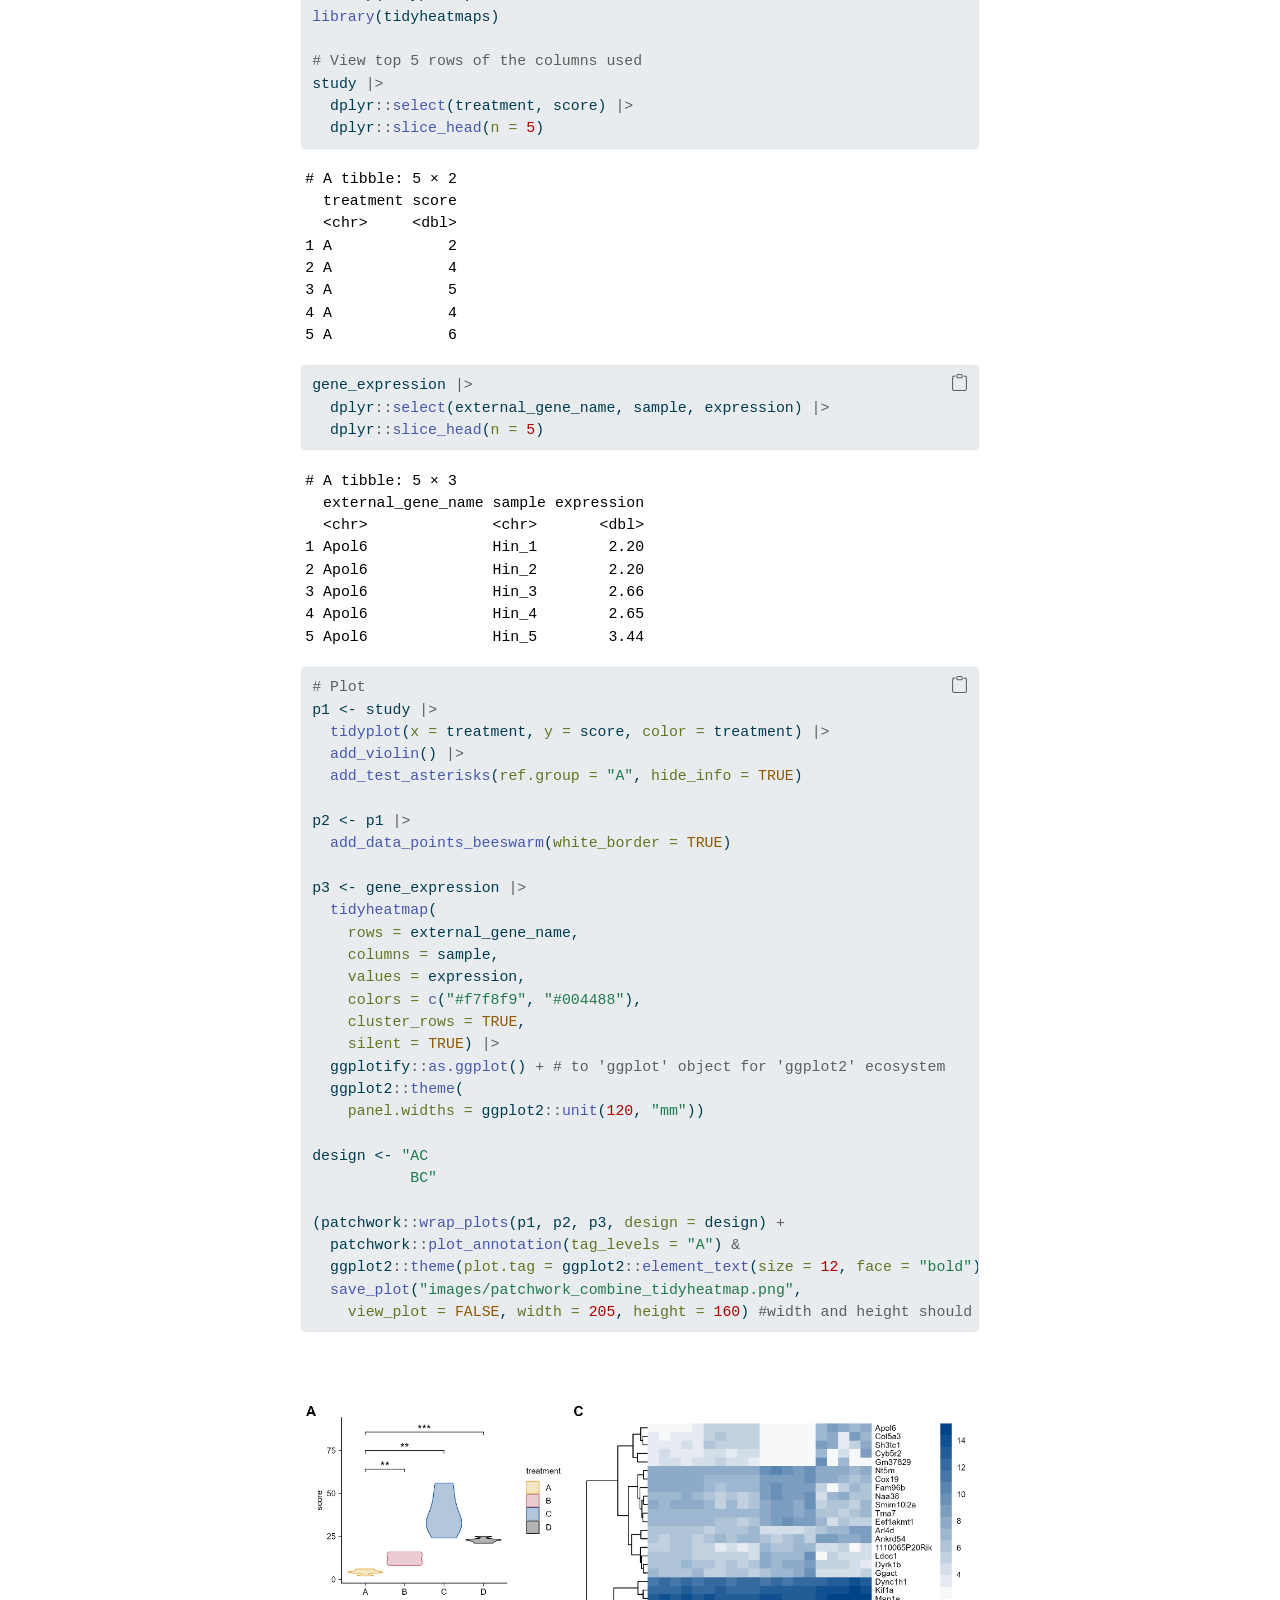
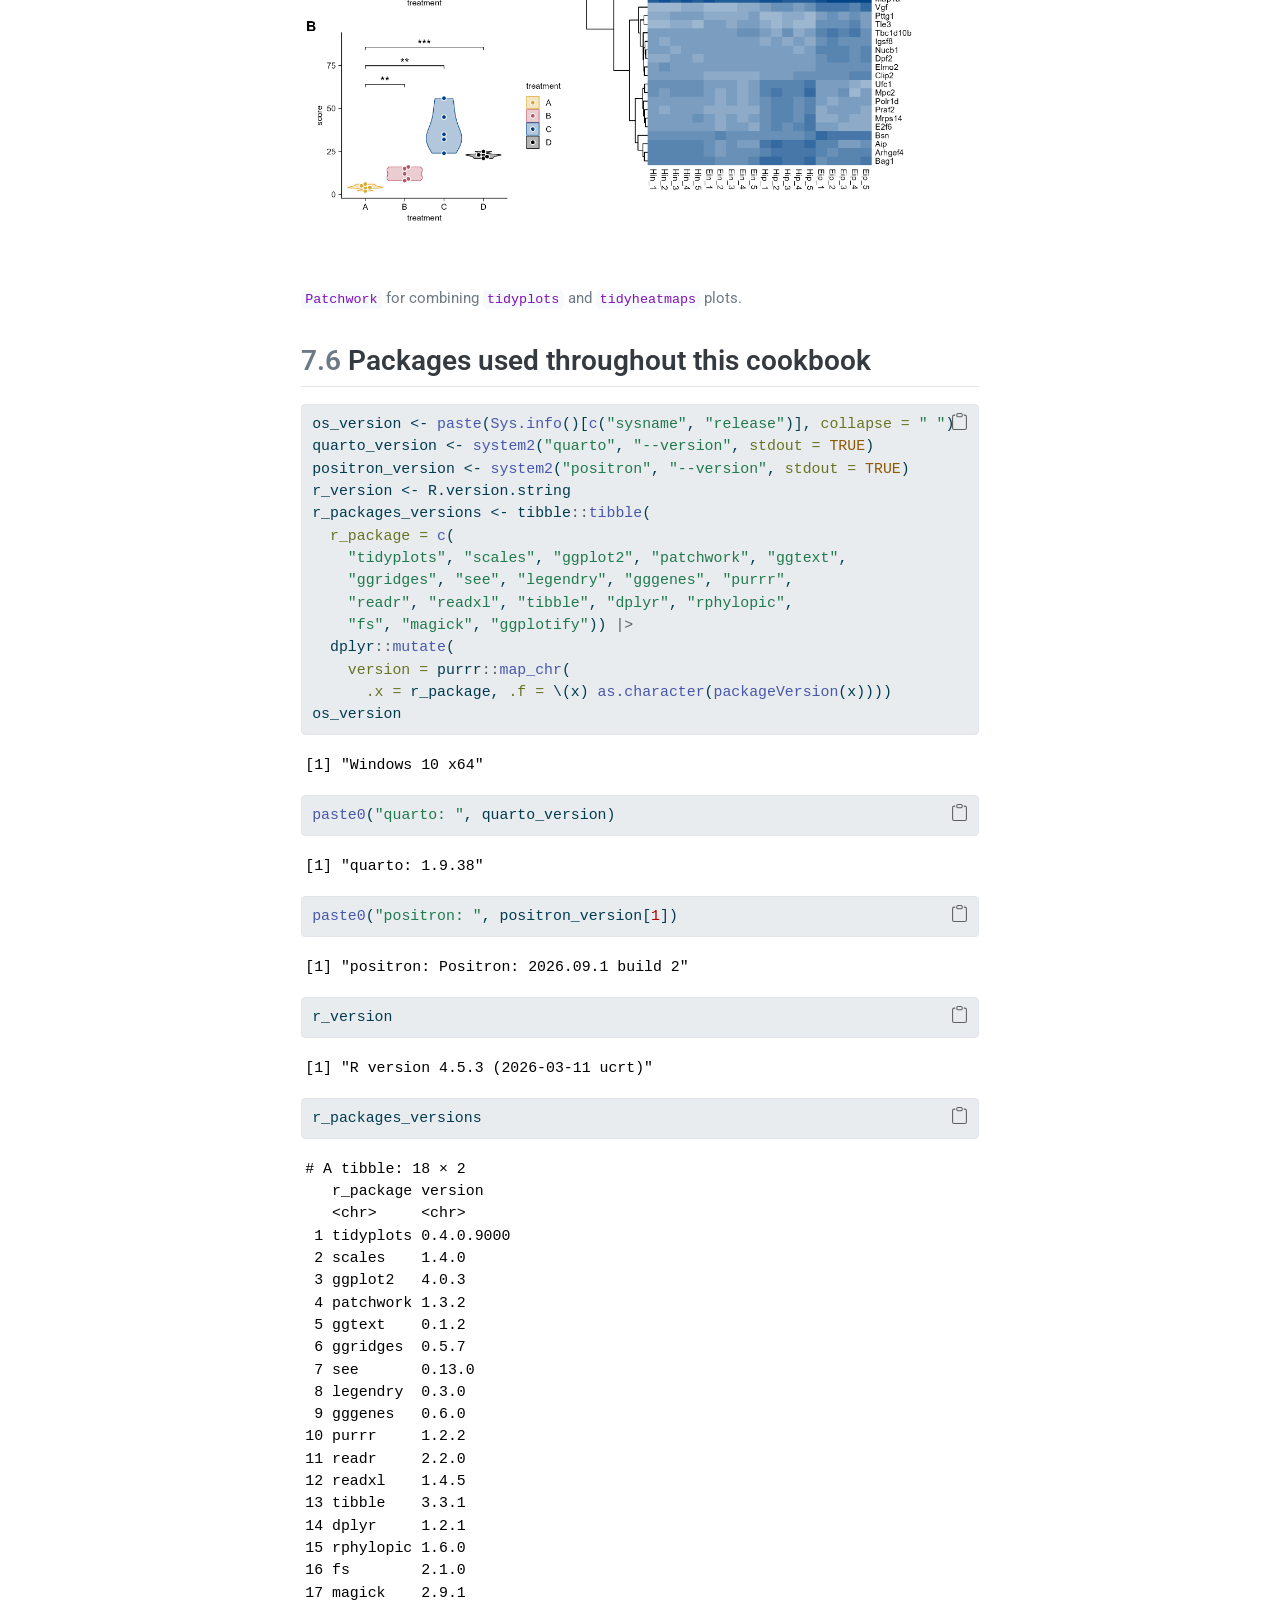
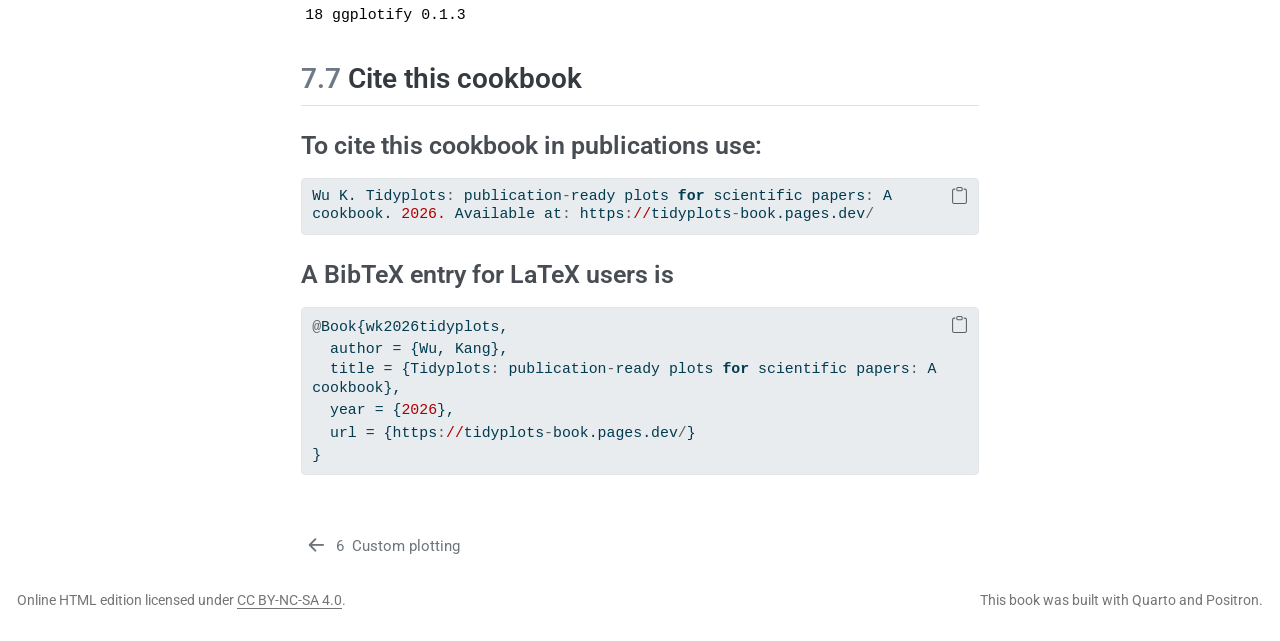
==== commit bdfa3744: "e1.1.5" ====
--- a/_book/appendix.html
+++ b/_book/appendix.html
@@ -619,7 +619,7 @@
 <span id="cb9-12"><a href="#cb9-12" aria-hidden="true" tabindex="-1"></a>p1 <span class="ot">&lt;-</span> df <span class="sc">|&gt;</span> <span class="fu">tidyplot</span>(<span class="at">x =</span> x, <span class="at">y =</span> y) <span class="sc">|&gt;</span> </span>
 <span id="cb9-13"><a href="#cb9-13" aria-hidden="true" tabindex="-1"></a>  <span class="fu">add_data_points</span>(<span class="at">alpha =</span> <span class="dv">0</span>) <span class="sc">|&gt;</span> </span>
 <span id="cb9-14"><a href="#cb9-14" aria-hidden="true" tabindex="-1"></a>  <span class="fu">add</span>(ggplot2<span class="sc">::</span><span class="fu">annotation_custom</span>(img_grob, <span class="at">xmin =</span> <span class="dv">0</span>, <span class="at">xmax =</span> img_width, </span>
-<span id="cb9-15"><a href="#cb9-15" aria-hidden="true" tabindex="-1"></a>    <span class="at">ymin =</span> img_height, <span class="at">ymax =</span> <span class="dv">0</span>)) <span class="sc">|&gt;</span> </span>
+<span id="cb9-15"><a href="#cb9-15" aria-hidden="true" tabindex="-1"></a>    <span class="at">ymin =</span> <span class="dv">0</span>, <span class="at">ymax =</span> img_height)) <span class="sc">|&gt;</span> </span>
 <span id="cb9-16"><a href="#cb9-16" aria-hidden="true" tabindex="-1"></a>  <span class="fu">add_title</span>(<span class="at">title =</span> <span class="st">"p1: Fiji"</span>) <span class="sc">|&gt;</span> </span>
 <span id="cb9-17"><a href="#cb9-17" aria-hidden="true" tabindex="-1"></a>  <span class="fu">add_annotation_text</span>(<span class="at">text =</span> <span class="st">"+"</span>, <span class="at">x =</span> <span class="dv">626</span>, <span class="at">y =</span> <span class="fu">c</span>(img_height <span class="sc">-</span> <span class="dv">804</span>), <span class="at">fontsize =</span> <span class="dv">14</span>) <span class="sc">|&gt;</span> </span>
 <span id="cb9-18"><a href="#cb9-18" aria-hidden="true" tabindex="-1"></a>  <span class="fu">adjust_size</span>(<span class="at">width =</span> plot_width, <span class="at">height =</span> plot_height) <span class="sc">|&gt;</span> </span>
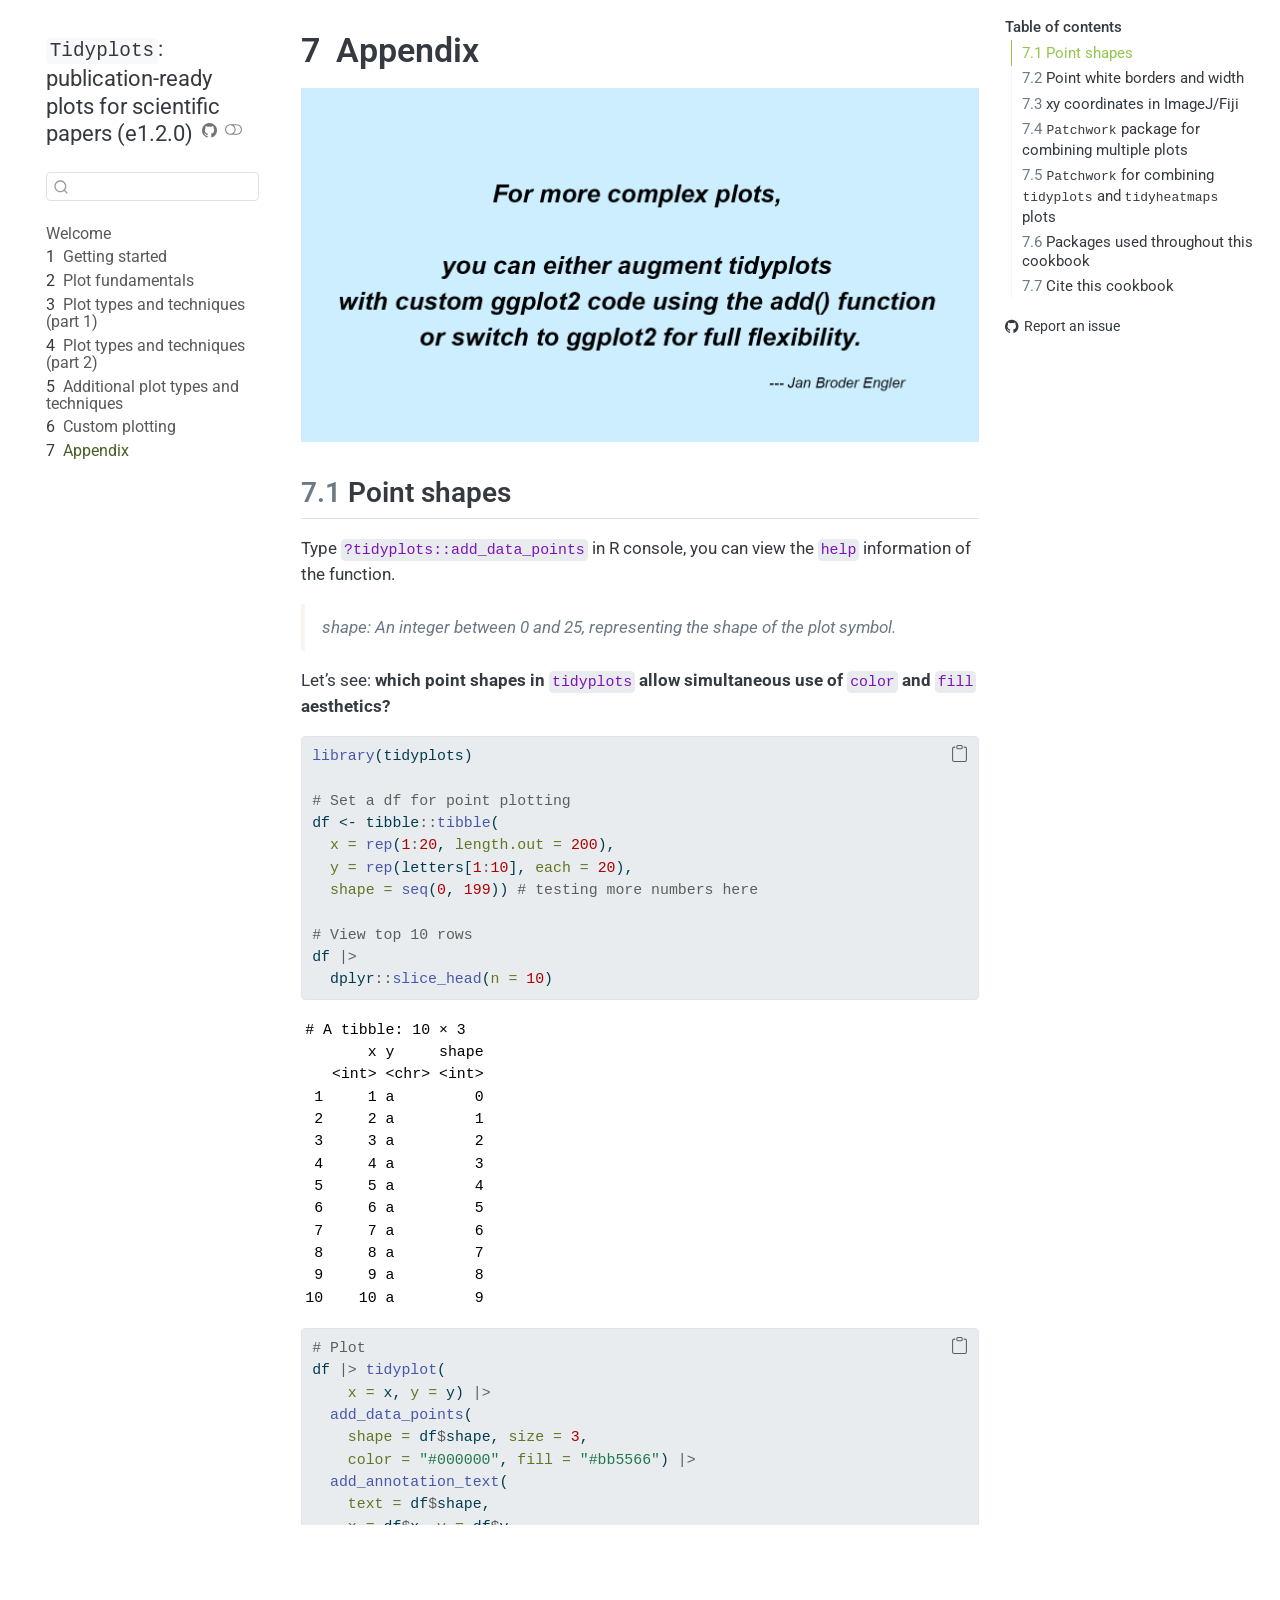
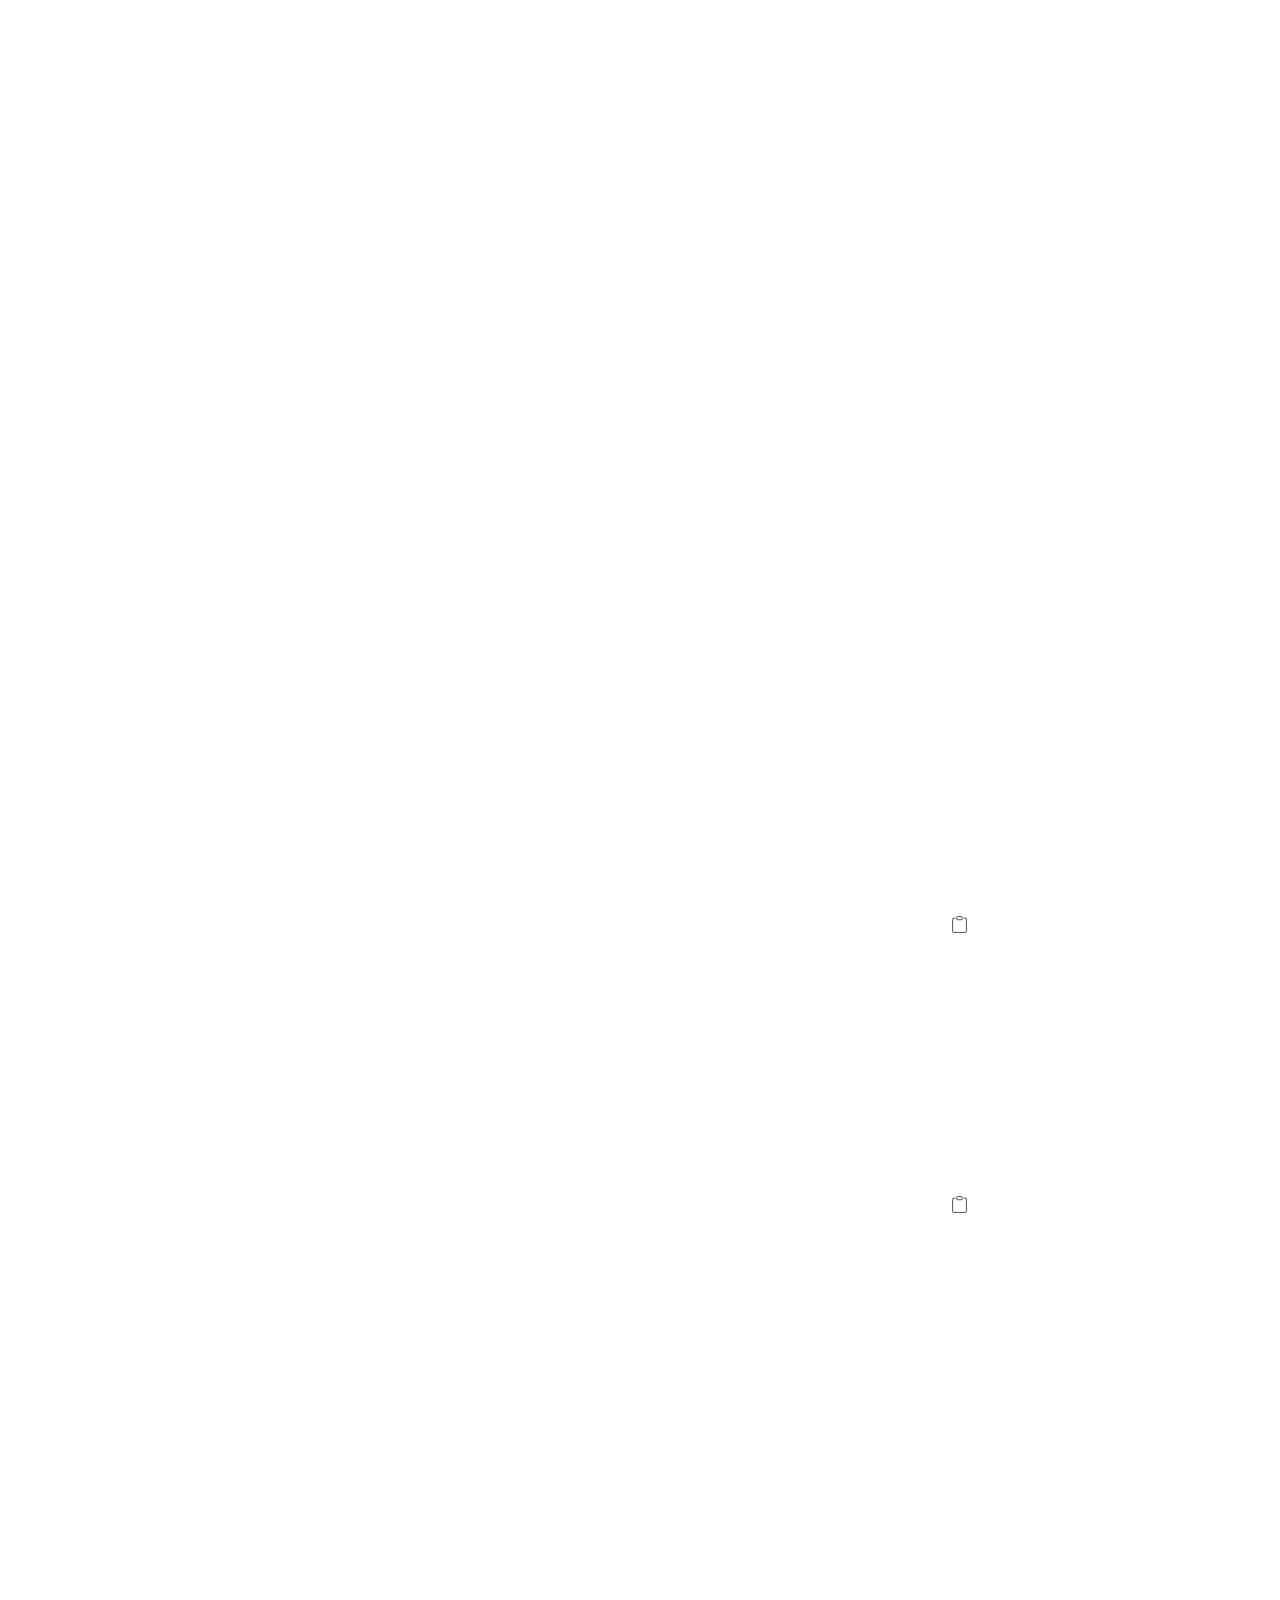
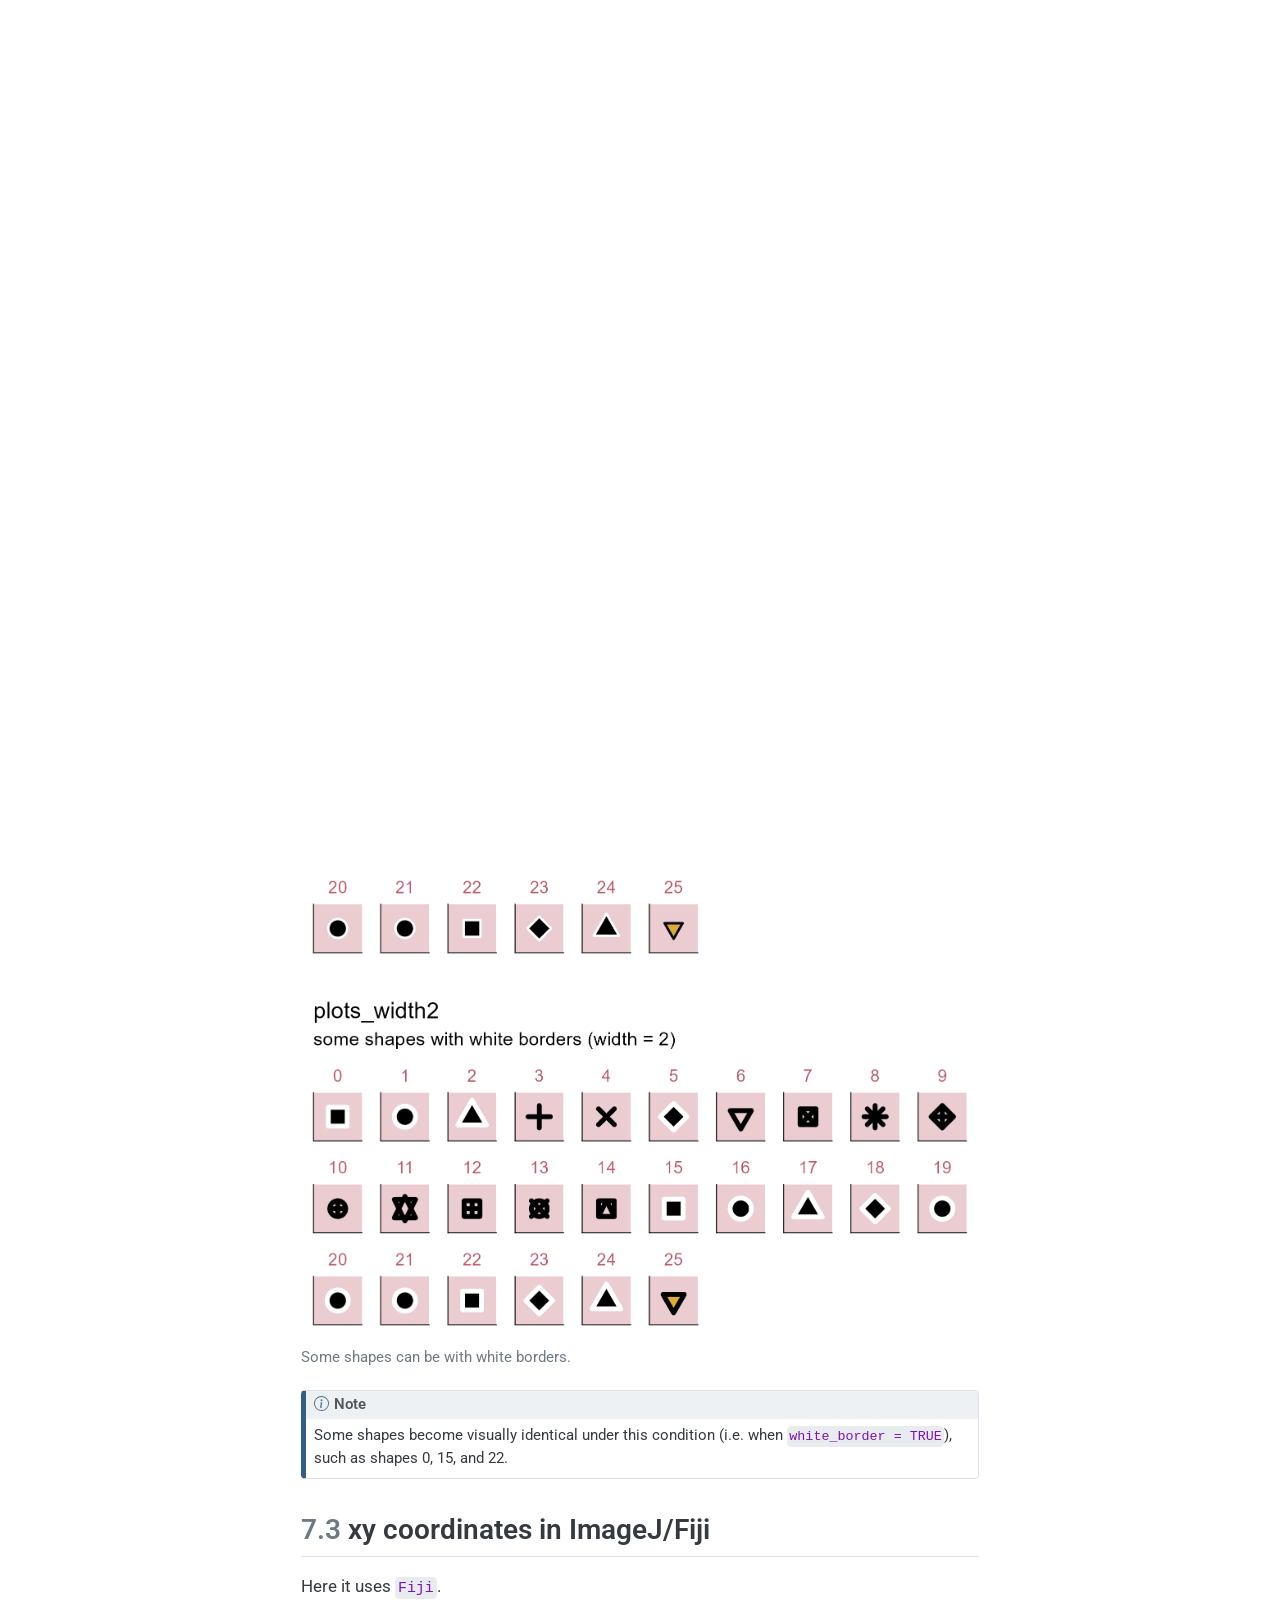
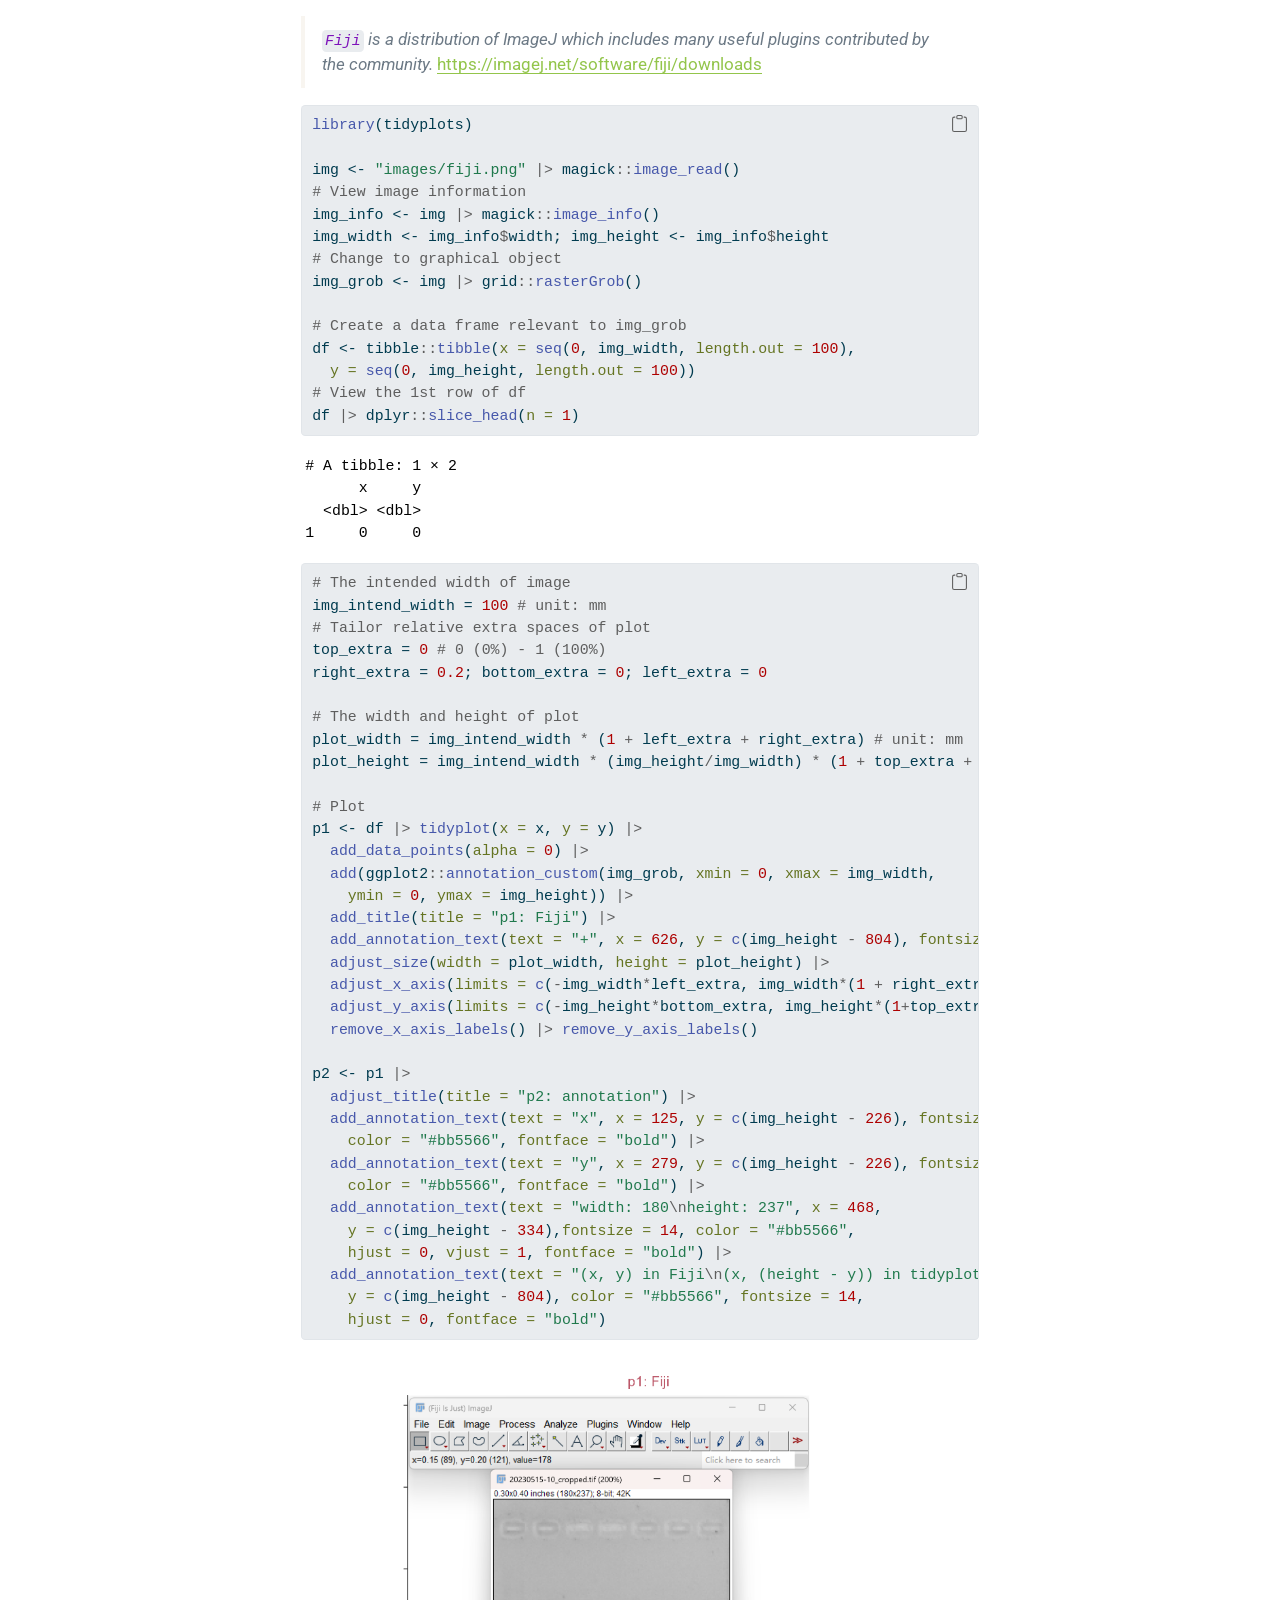
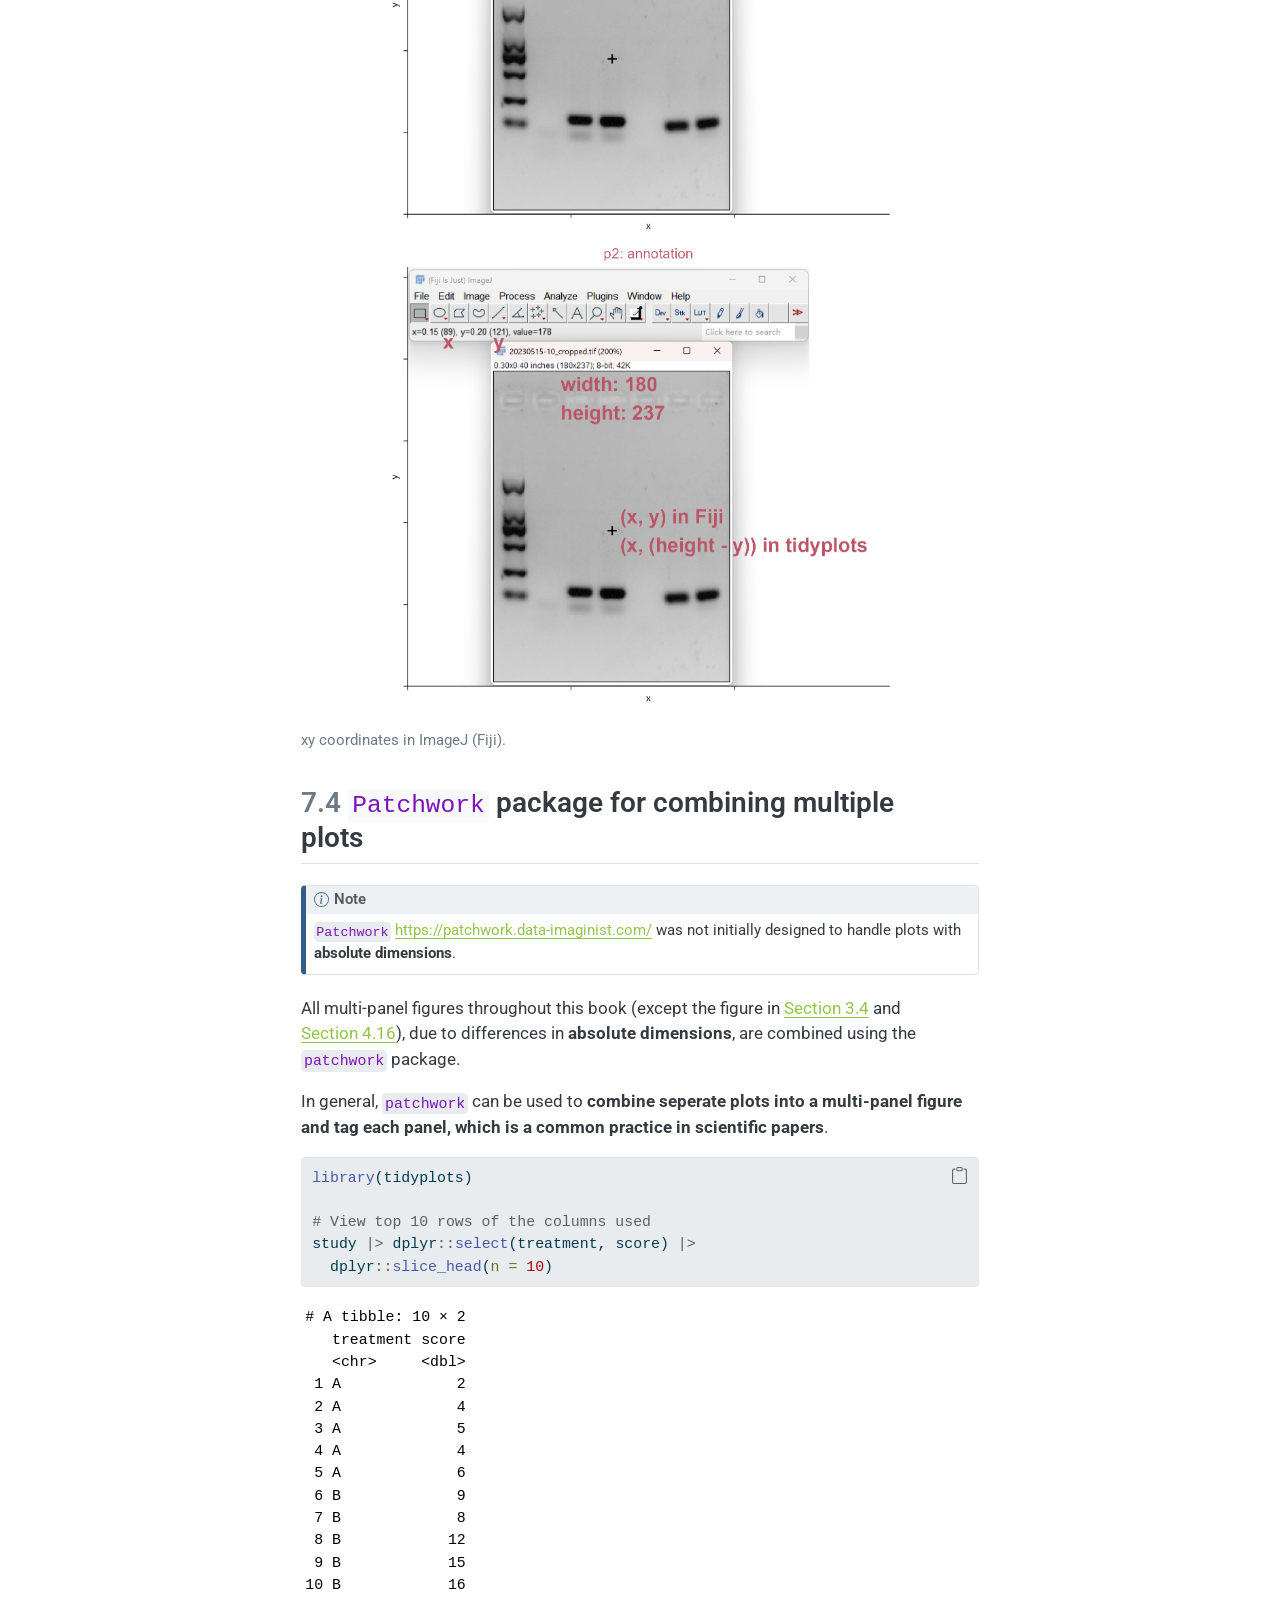
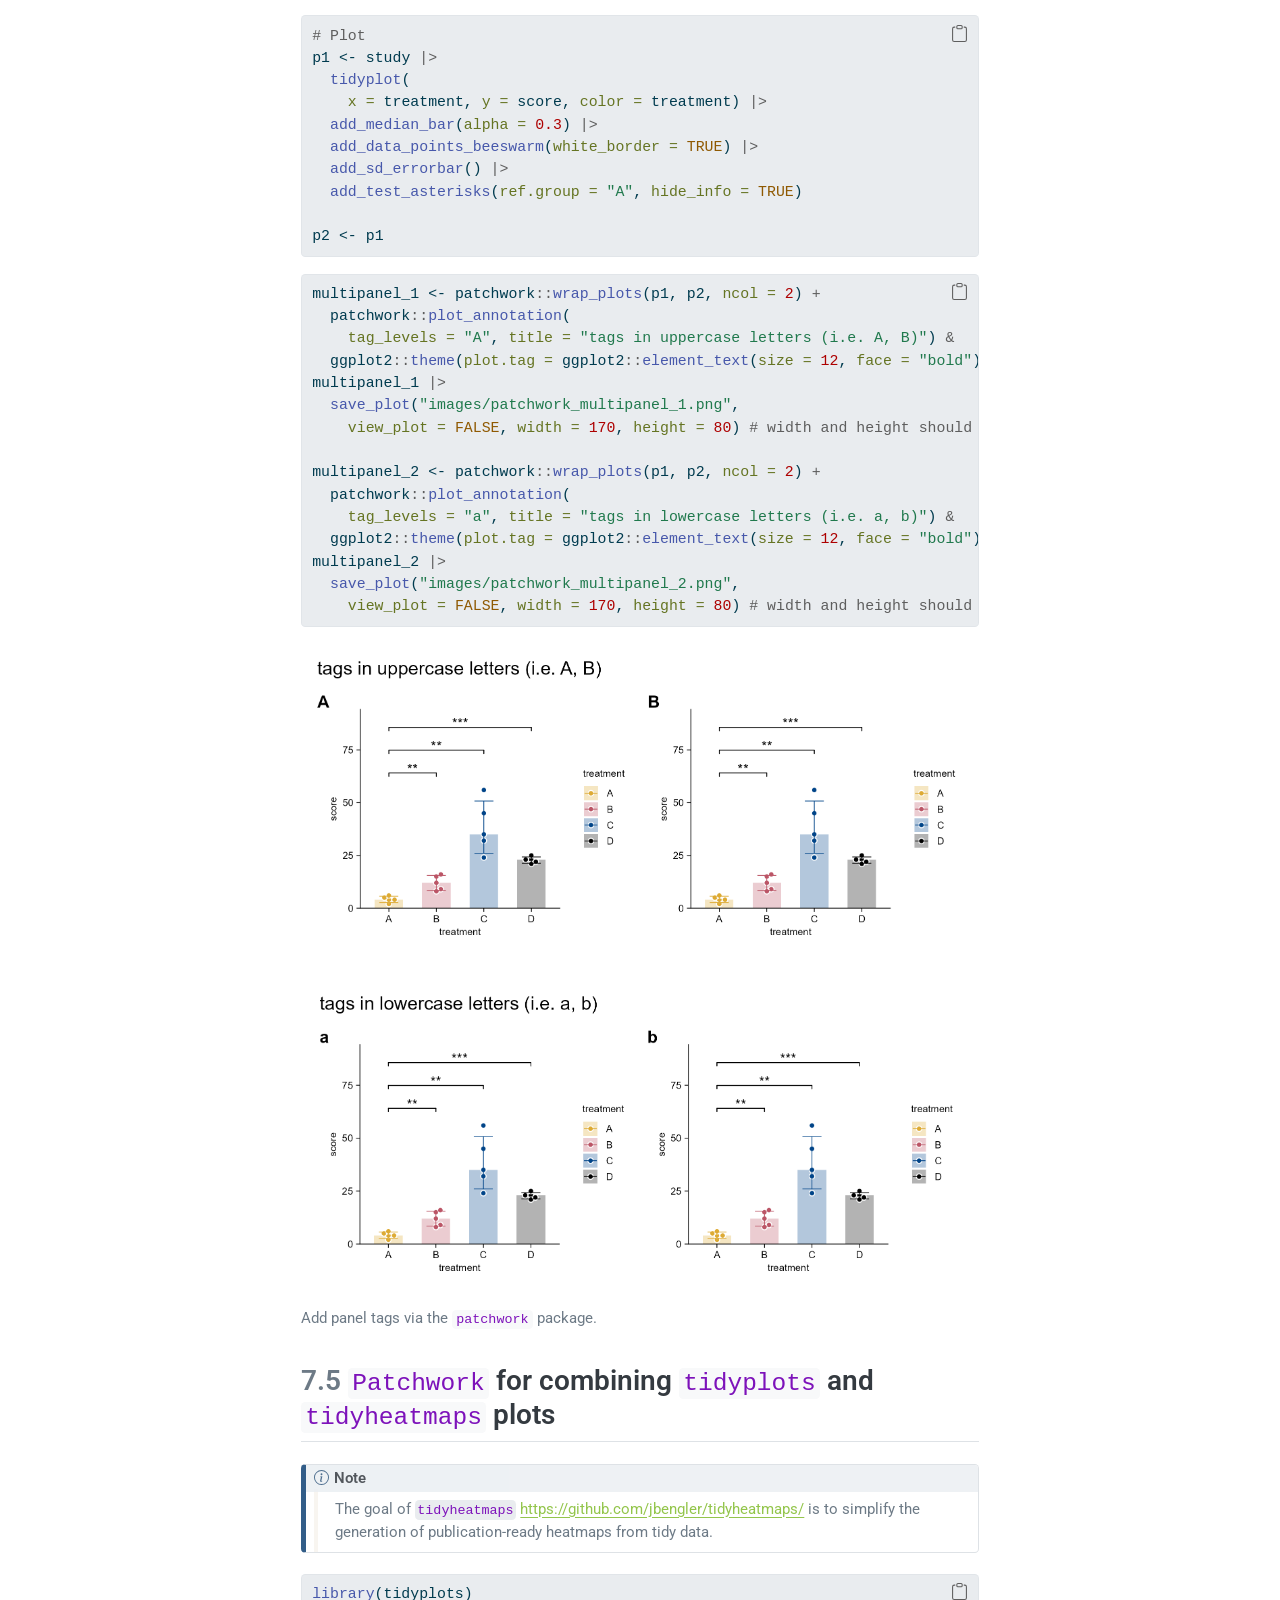
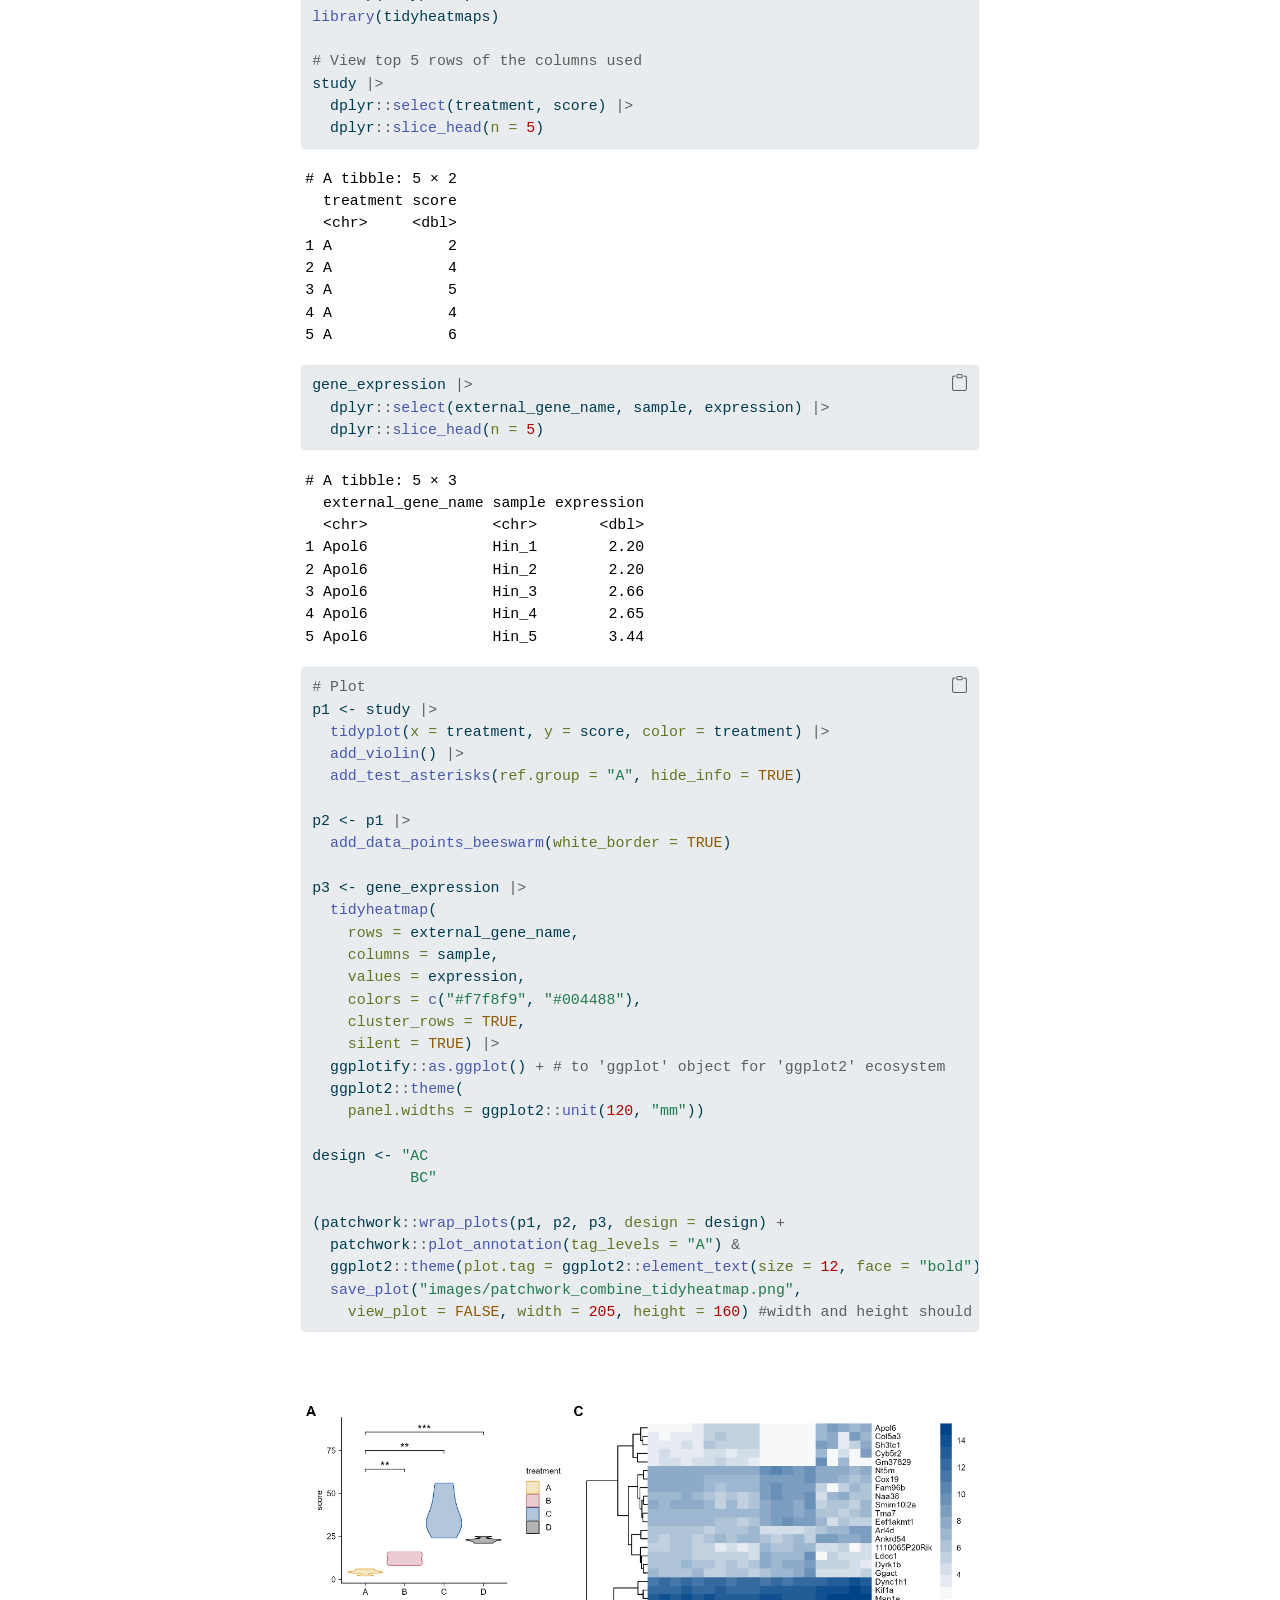
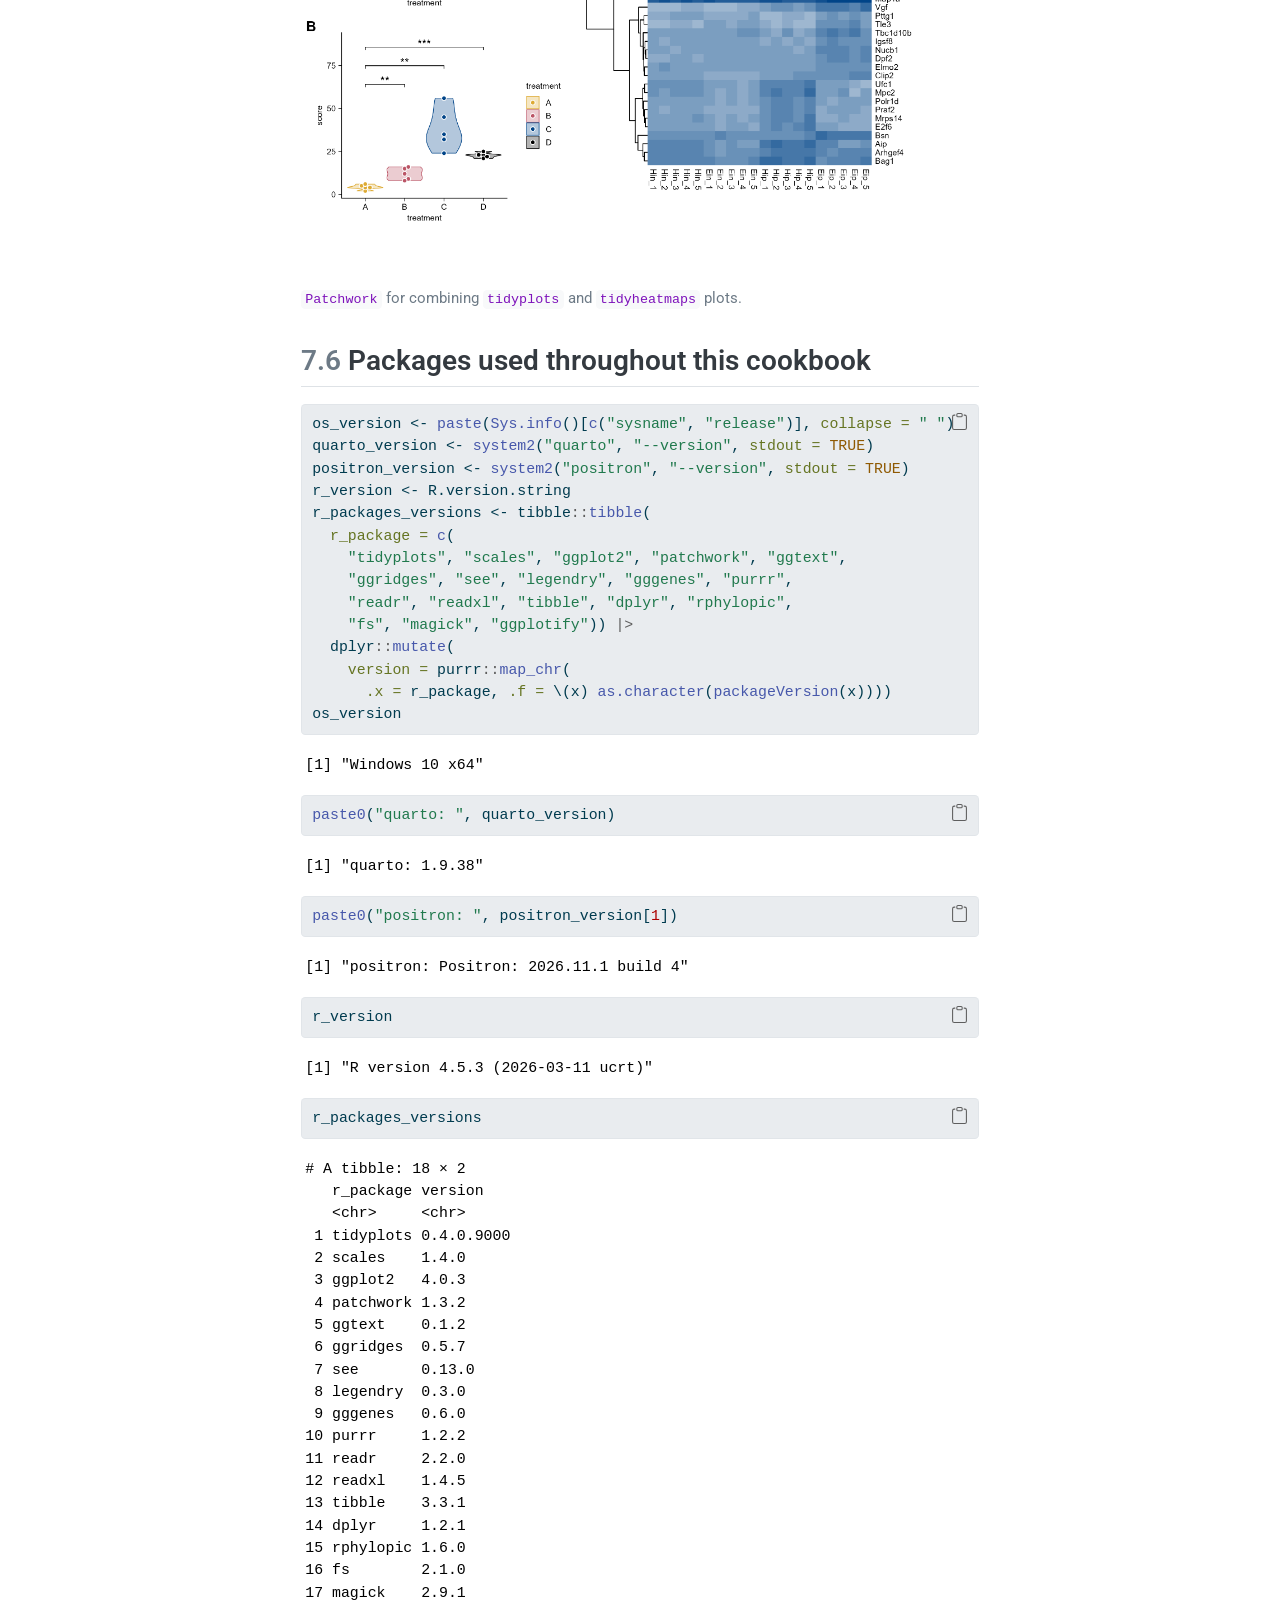
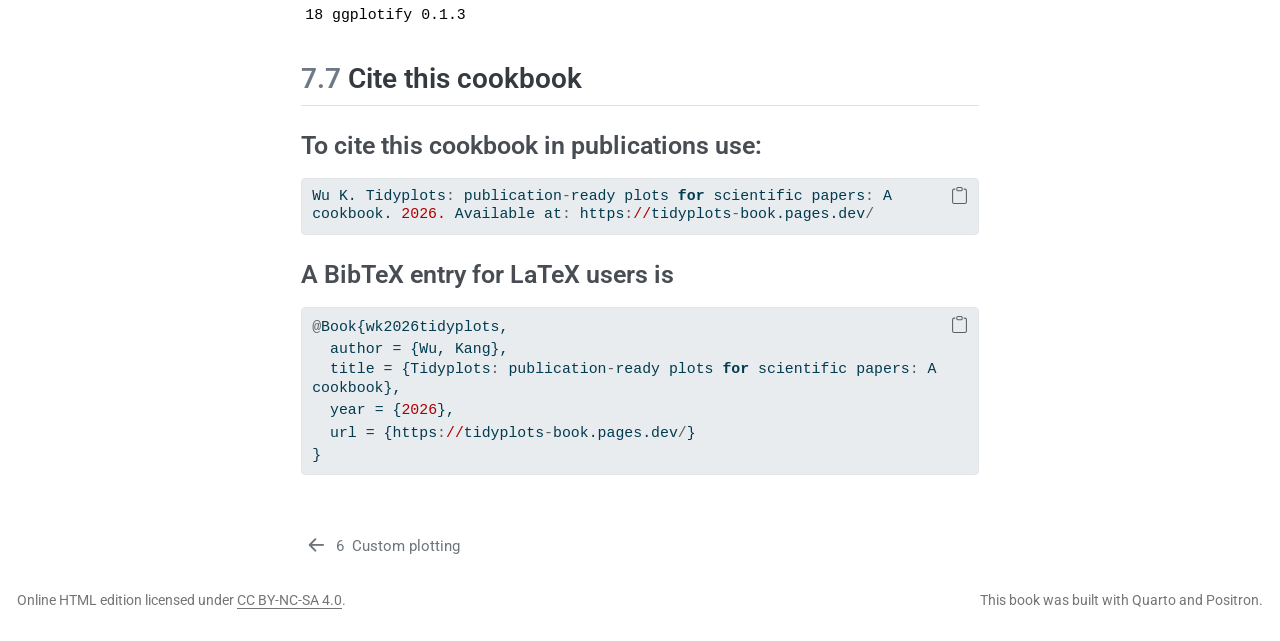
==== commit 236e5a88: "e1.2.0" ====
--- a/_book/appendix.html
+++ b/_book/appendix.html
@@ -7,7 +7,7 @@
 <meta name="viewport" content="width=device-width, initial-scale=1.0, user-scalable=yes">
 
 
-<title>7&nbsp; Appendix – `Tidyplots`: publication-ready plots for scientific papers (e1.1.5)</title>
+<title>7&nbsp; Appendix – `Tidyplots`: publication-ready plots for scientific papers (e1.2.0)</title>
 <style>
 /* Default styles provided by pandoc.
 ** See https://pandoc.org/MANUAL.html#variables-for-html for config info.
@@ -69,7 +69,7 @@
 <script src="site_libs/quarto-search/quarto-search.js"></script>
 <meta name="quarto:offset" content="./">
 <link href="./more-custom-plots.html" rel="prev">
-<link href="./tidyplots_cover_v1.1.5.png" rel="icon" type="image/png">
+<link href="./tidyplots_cover_v1.2.0.png" rel="icon" type="image/png">
 <script src="site_libs/quarto-html/quarto.js" type="module"></script>
 <script src="site_libs/quarto-html/tabsets/tabsets.js" type="module"></script>
 <script src="site_libs/quarto-html/popper.min.js"></script>
@@ -310,7 +310,7 @@
   <nav id="quarto-sidebar" class="sidebar collapse collapse-horizontal quarto-sidebar-collapse-item sidebar-navigation floating overflow-auto">
     <div class="pt-lg-2 mt-2 text-left sidebar-header">
     <div class="sidebar-title mb-0 py-0">
-      <a href="./"><code>Tidyplots</code>: publication-ready plots for scientific papers (e1.1.5)</a> 
+      <a href="./"><code>Tidyplots</code>: publication-ready plots for scientific papers (e1.2.0)</a> 
         <div class="sidebar-tools-main">
     <a href="https://github.com/iamhealthy/tidyplots-book/" title="Source Code" class="quarto-navigation-tool px-1" aria-label="Source Code"><i class="bi bi-github"></i></a>
   <a href="" class="quarto-color-scheme-toggle quarto-navigation-tool  px-1" onclick="window.quartoToggleColorScheme(); return false;" title="Toggle dark mode"><i class="bi"></i></a>
@@ -836,7 +836,7 @@
 </div>
 <div class="code-copy-outer-scaffold"><div class="sourceCode cell-code" id="cb23"><pre class="sourceCode r code-with-copy"><code class="sourceCode r"><span id="cb23-1"><a href="#cb23-1" aria-hidden="true" tabindex="-1"></a><span class="fu">paste0</span>(<span class="st">"positron: "</span>, positron_version[<span class="dv">1</span>])</span></code></pre></div><button title="Copy to Clipboard" class="code-copy-button"><i class="bi"></i></button></div>
 <div class="cell-output cell-output-stdout">
-<pre><code>[1] "positron: Positron: 2026.09.1 build 2"</code></pre>
+<pre><code>[1] "positron: Positron: 2026.11.1 build 4"</code></pre>
 </div>
 <div class="code-copy-outer-scaffold"><div class="sourceCode cell-code" id="cb25"><pre class="sourceCode r code-with-copy"><code class="sourceCode r"><span id="cb25-1"><a href="#cb25-1" aria-hidden="true" tabindex="-1"></a>r_version</span></code></pre></div><button title="Copy to Clipboard" class="code-copy-button"><i class="bi"></i></button></div>
 <div class="cell-output cell-output-stdout">
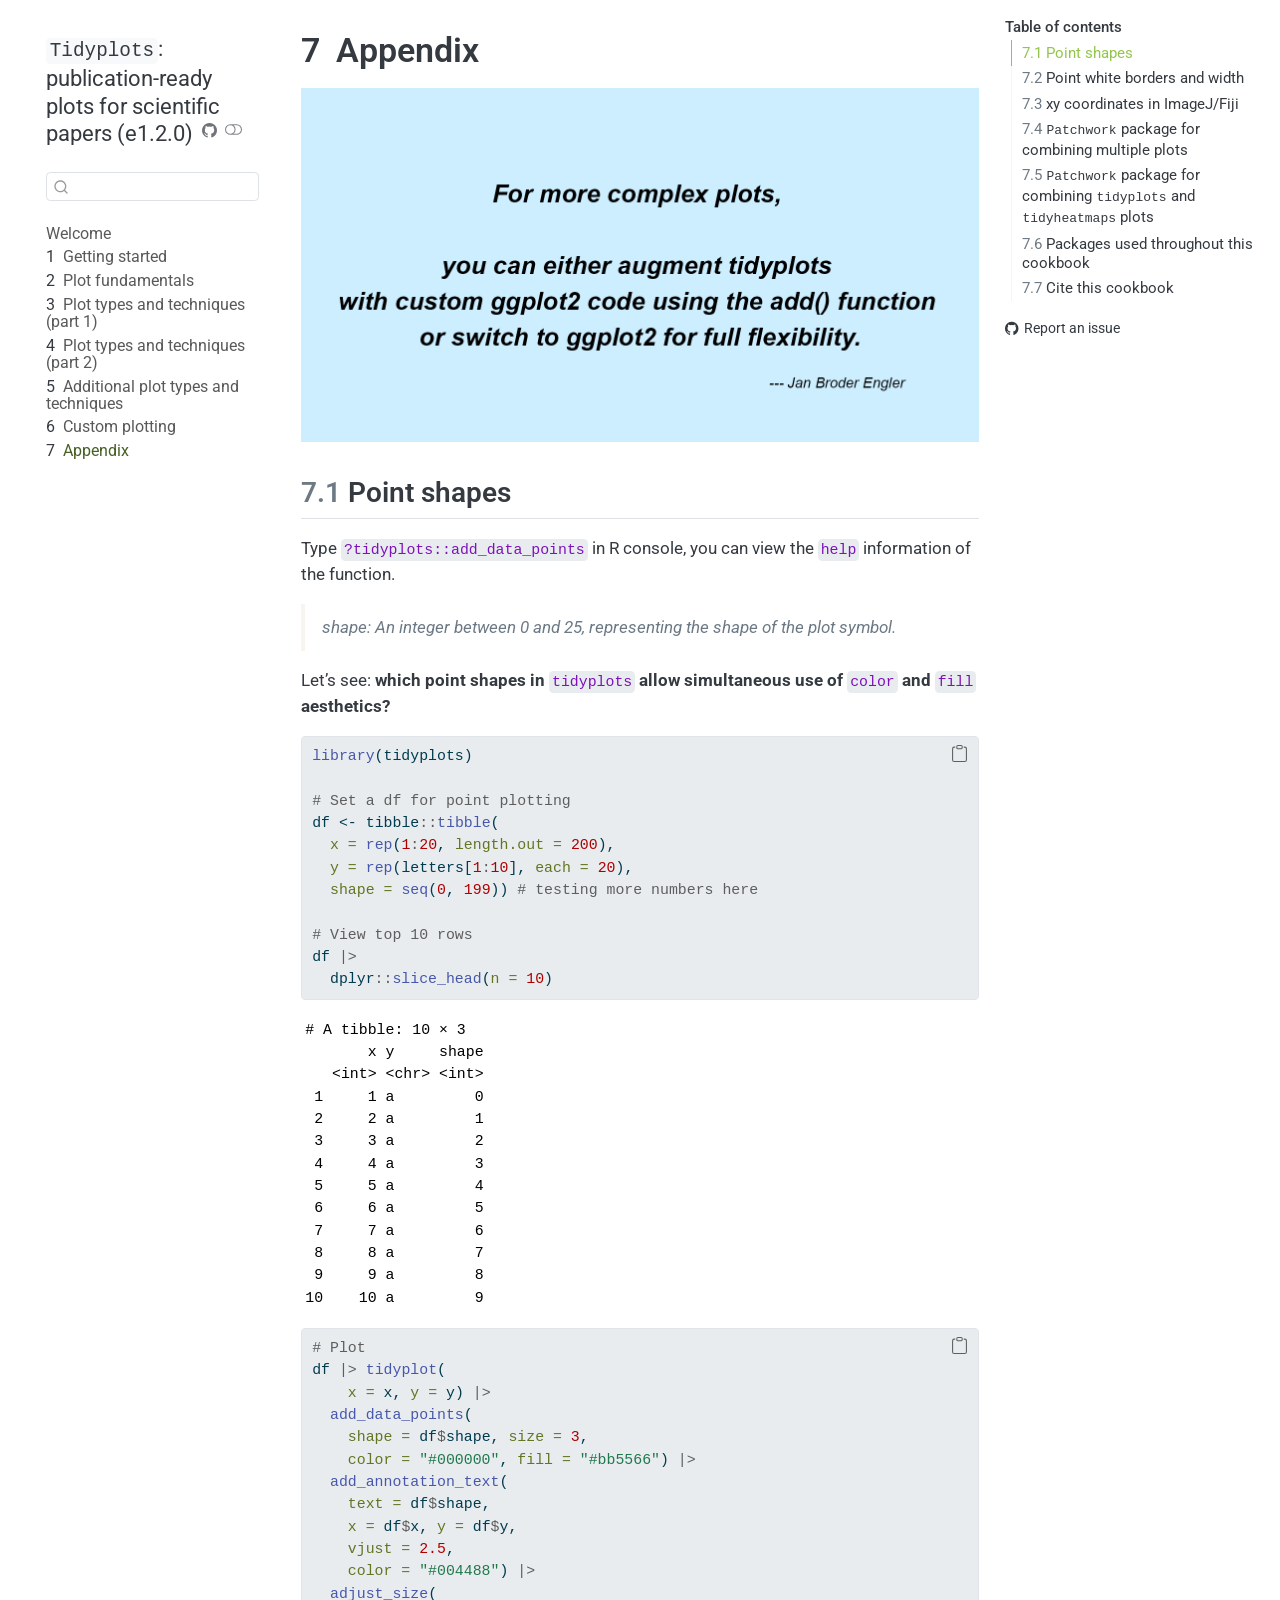
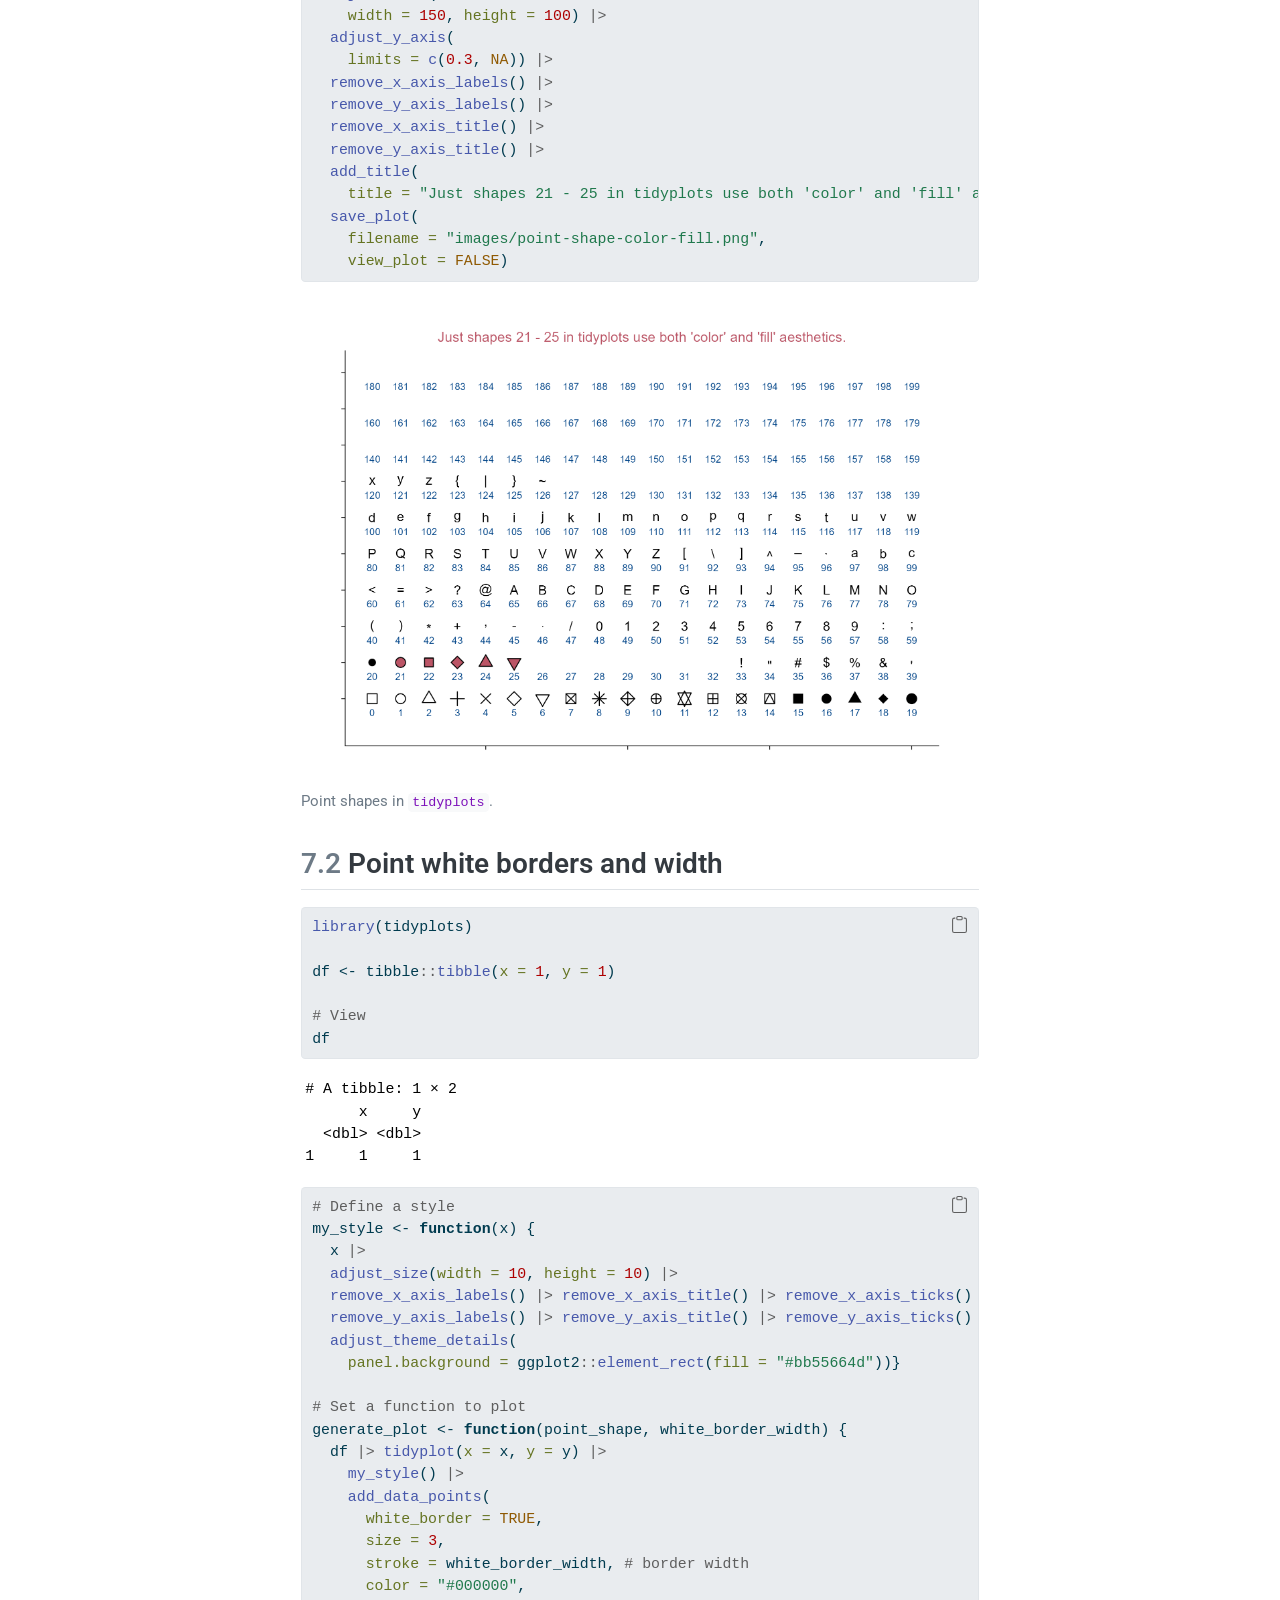
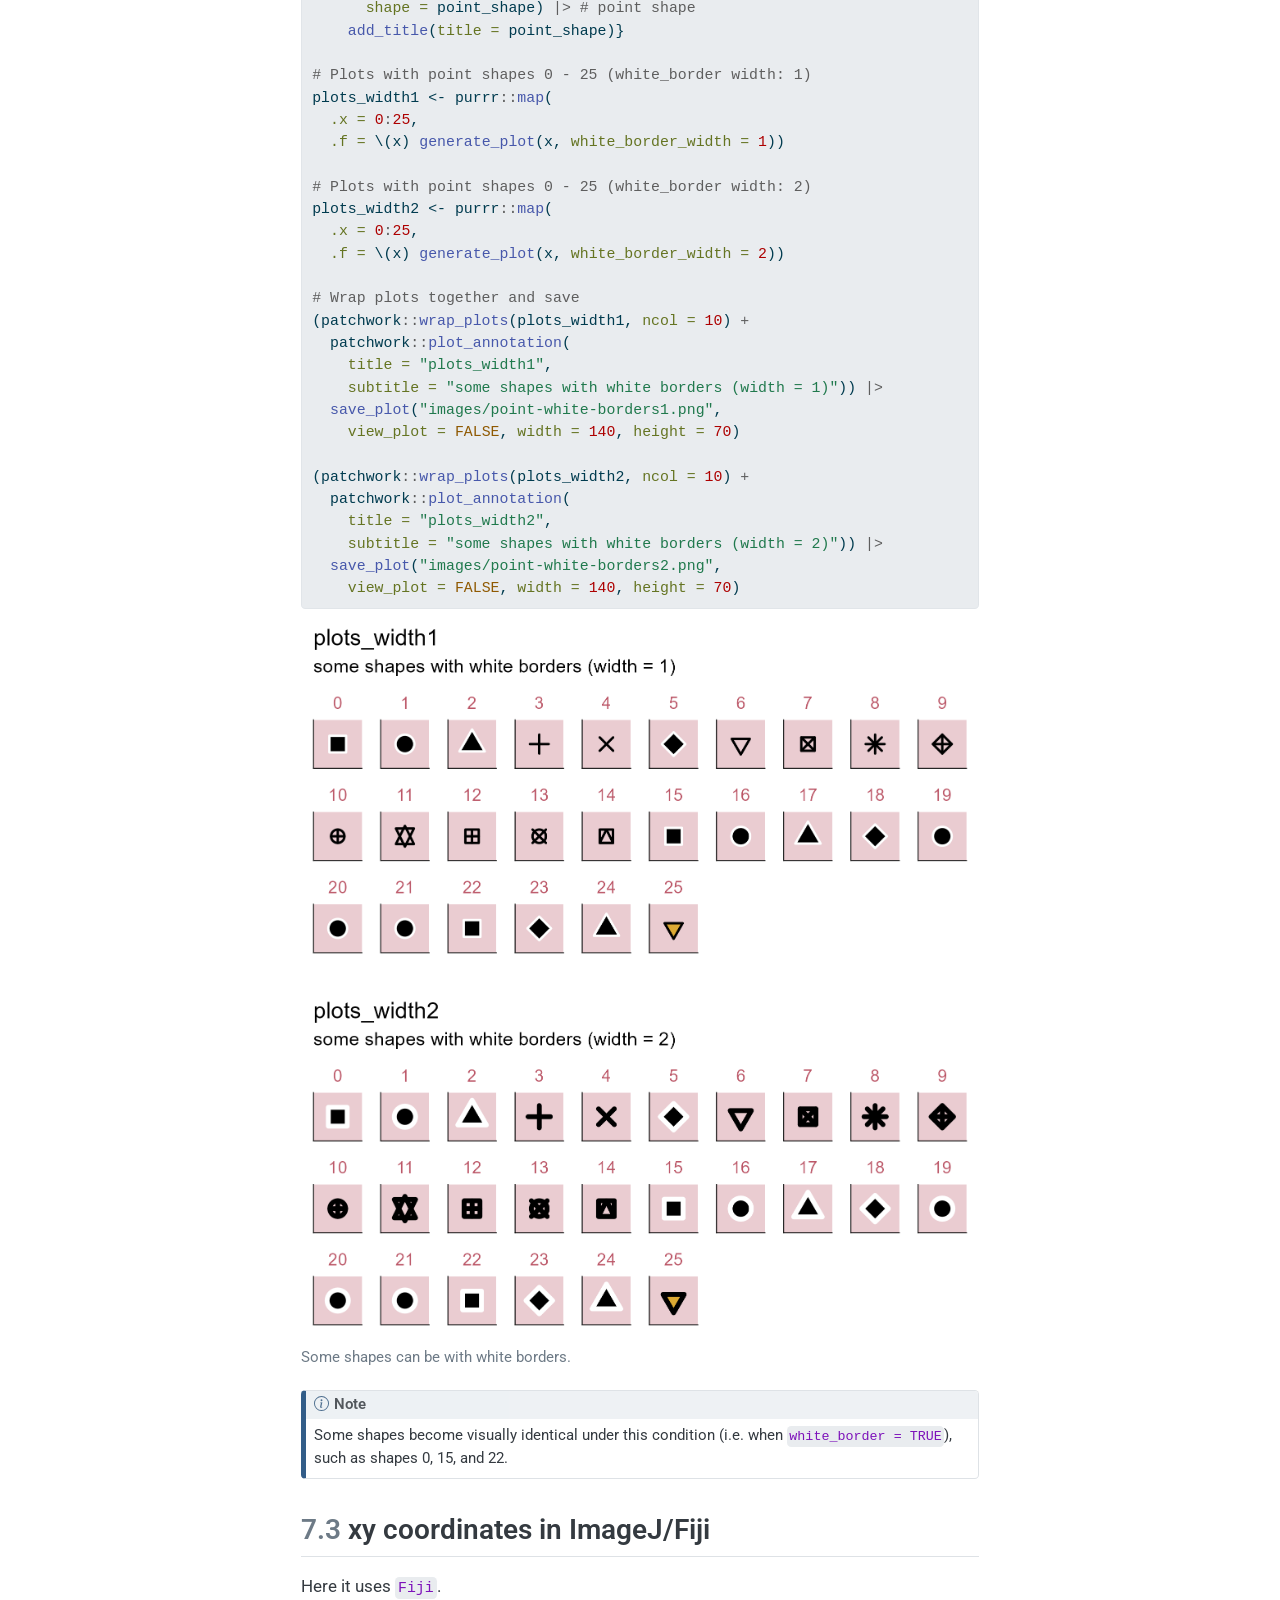
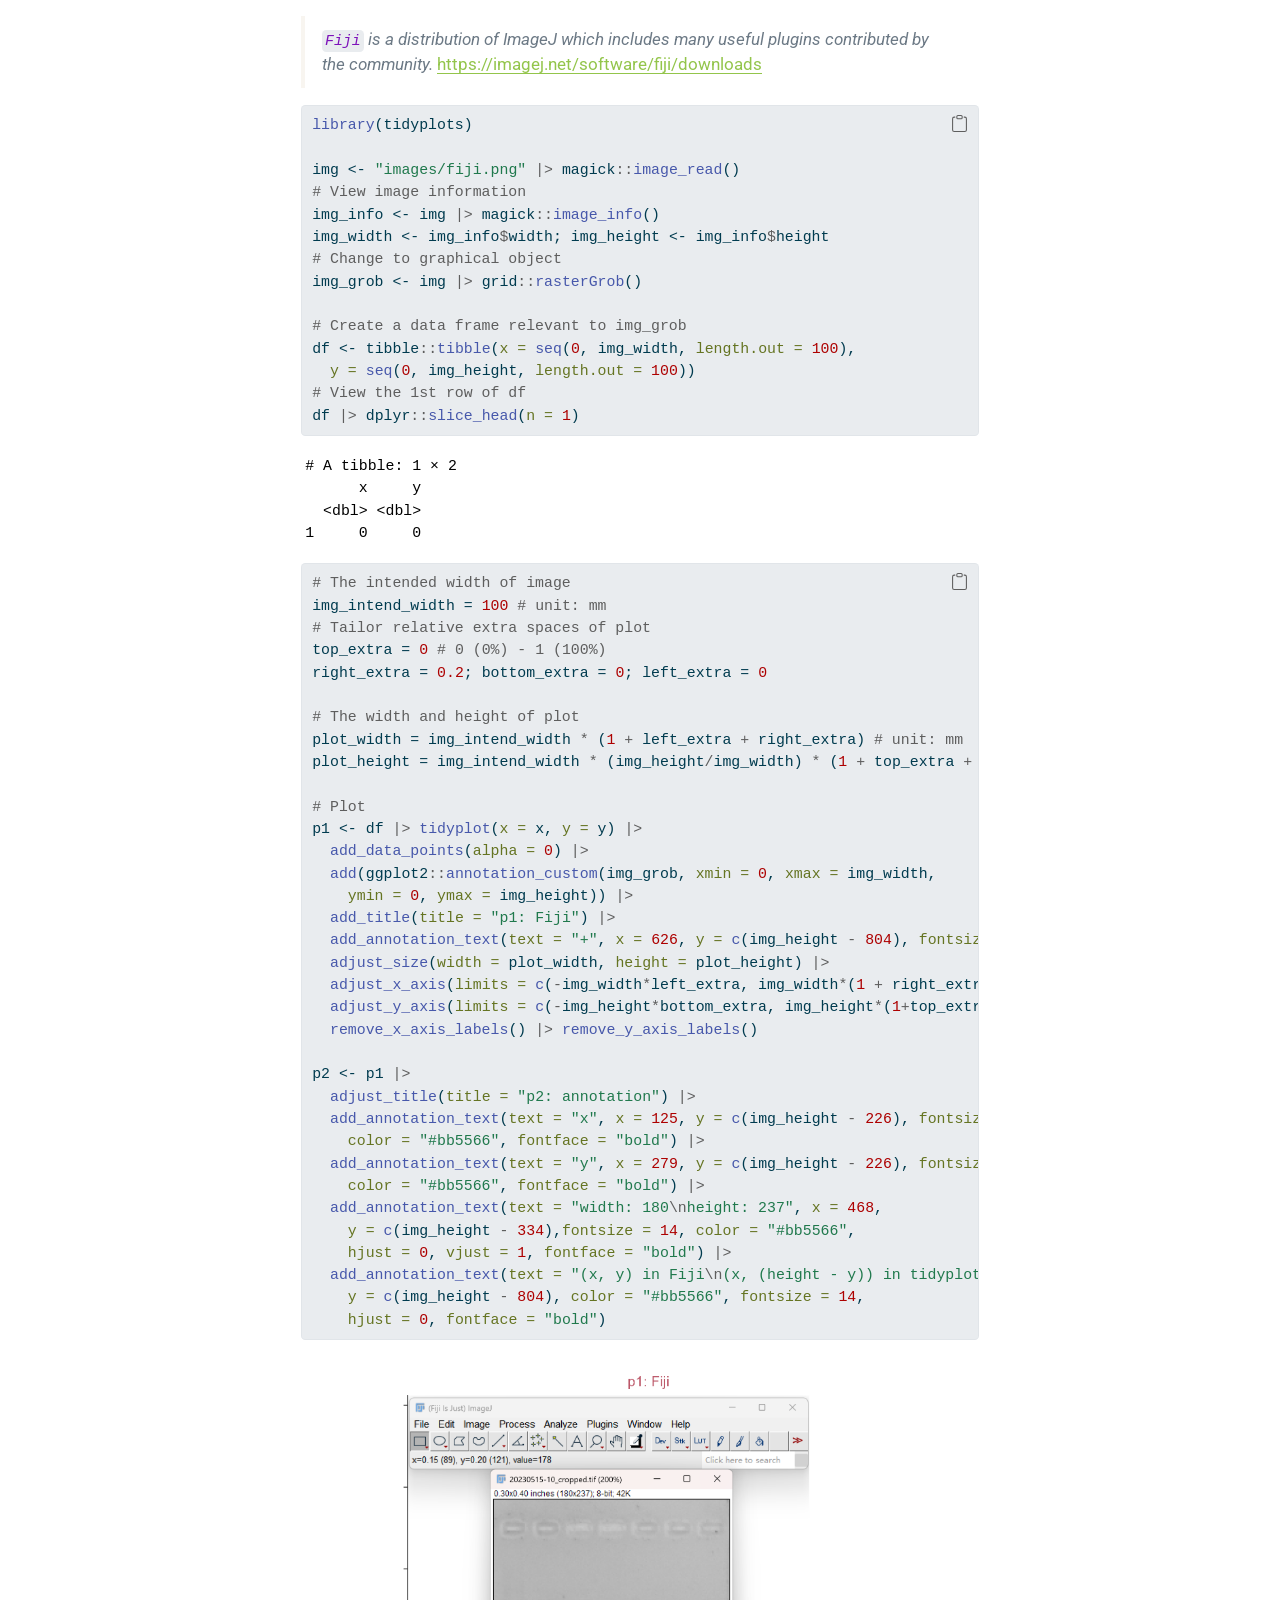
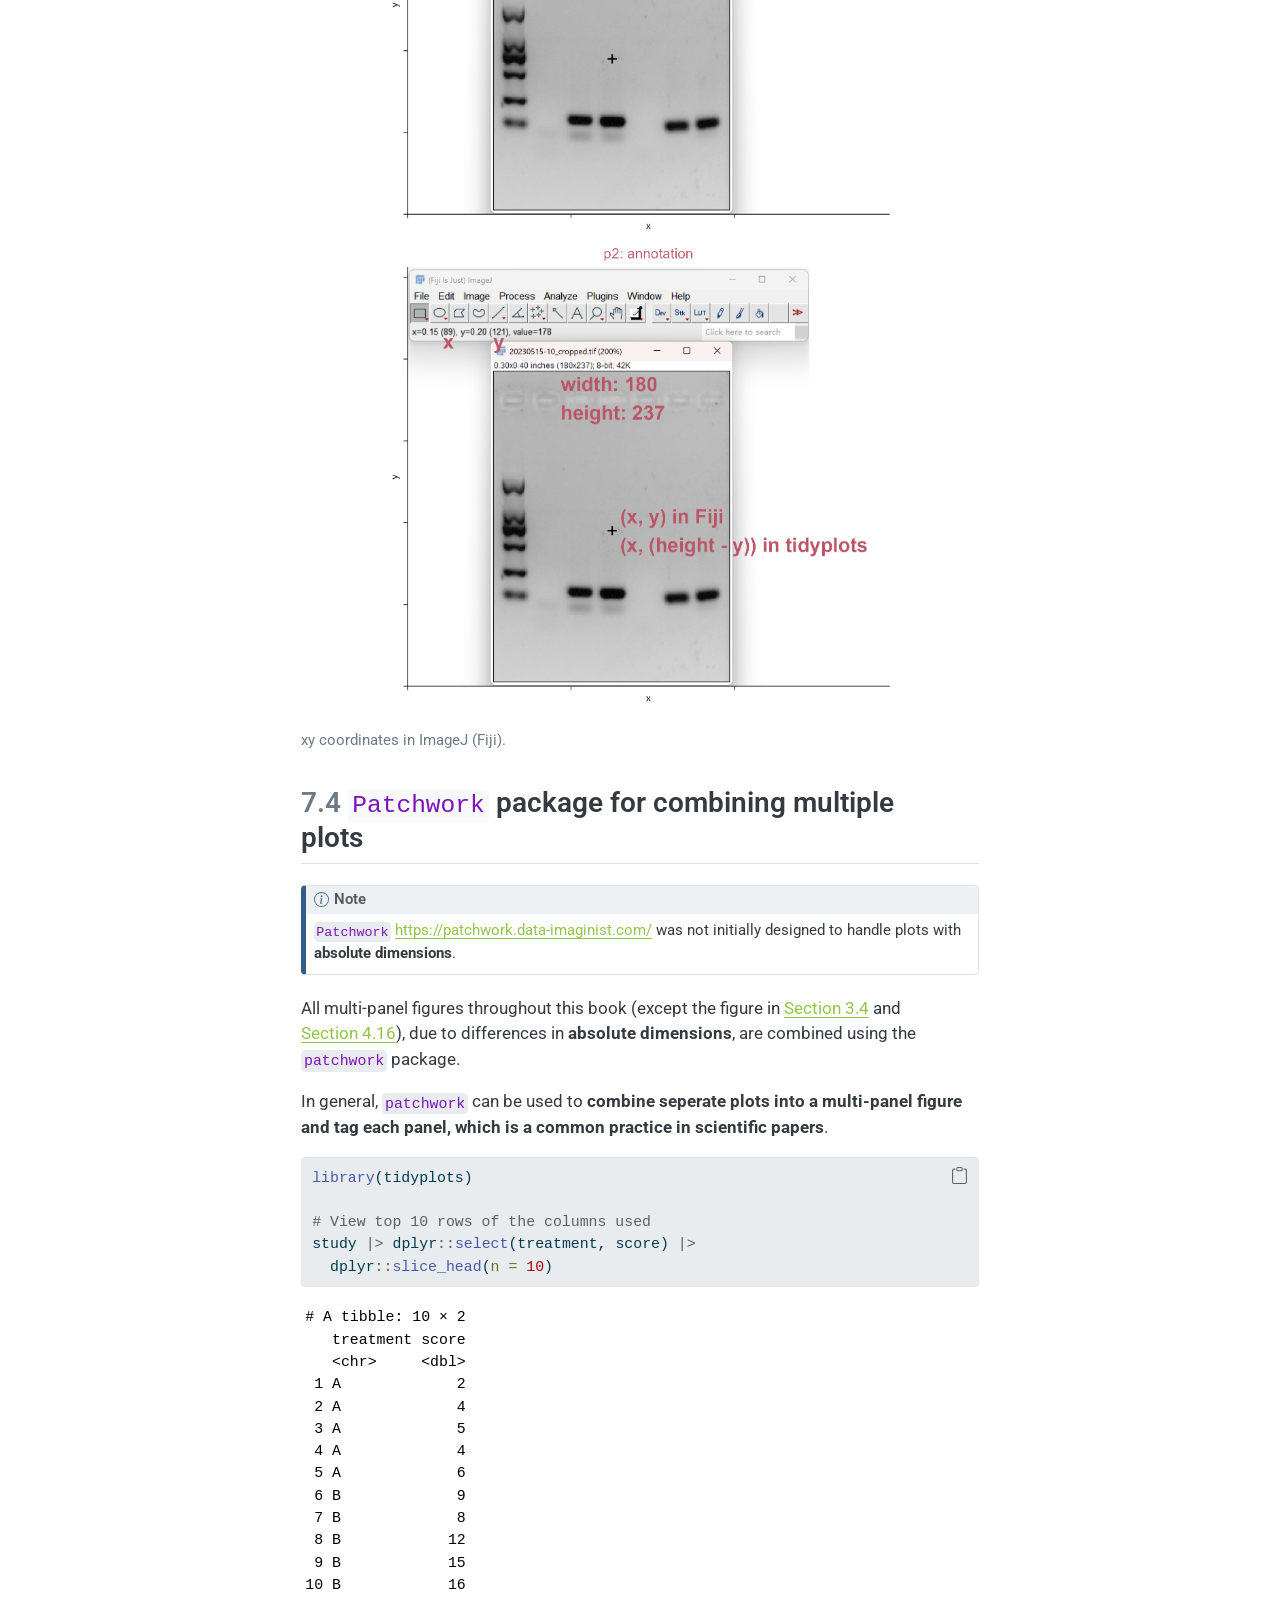
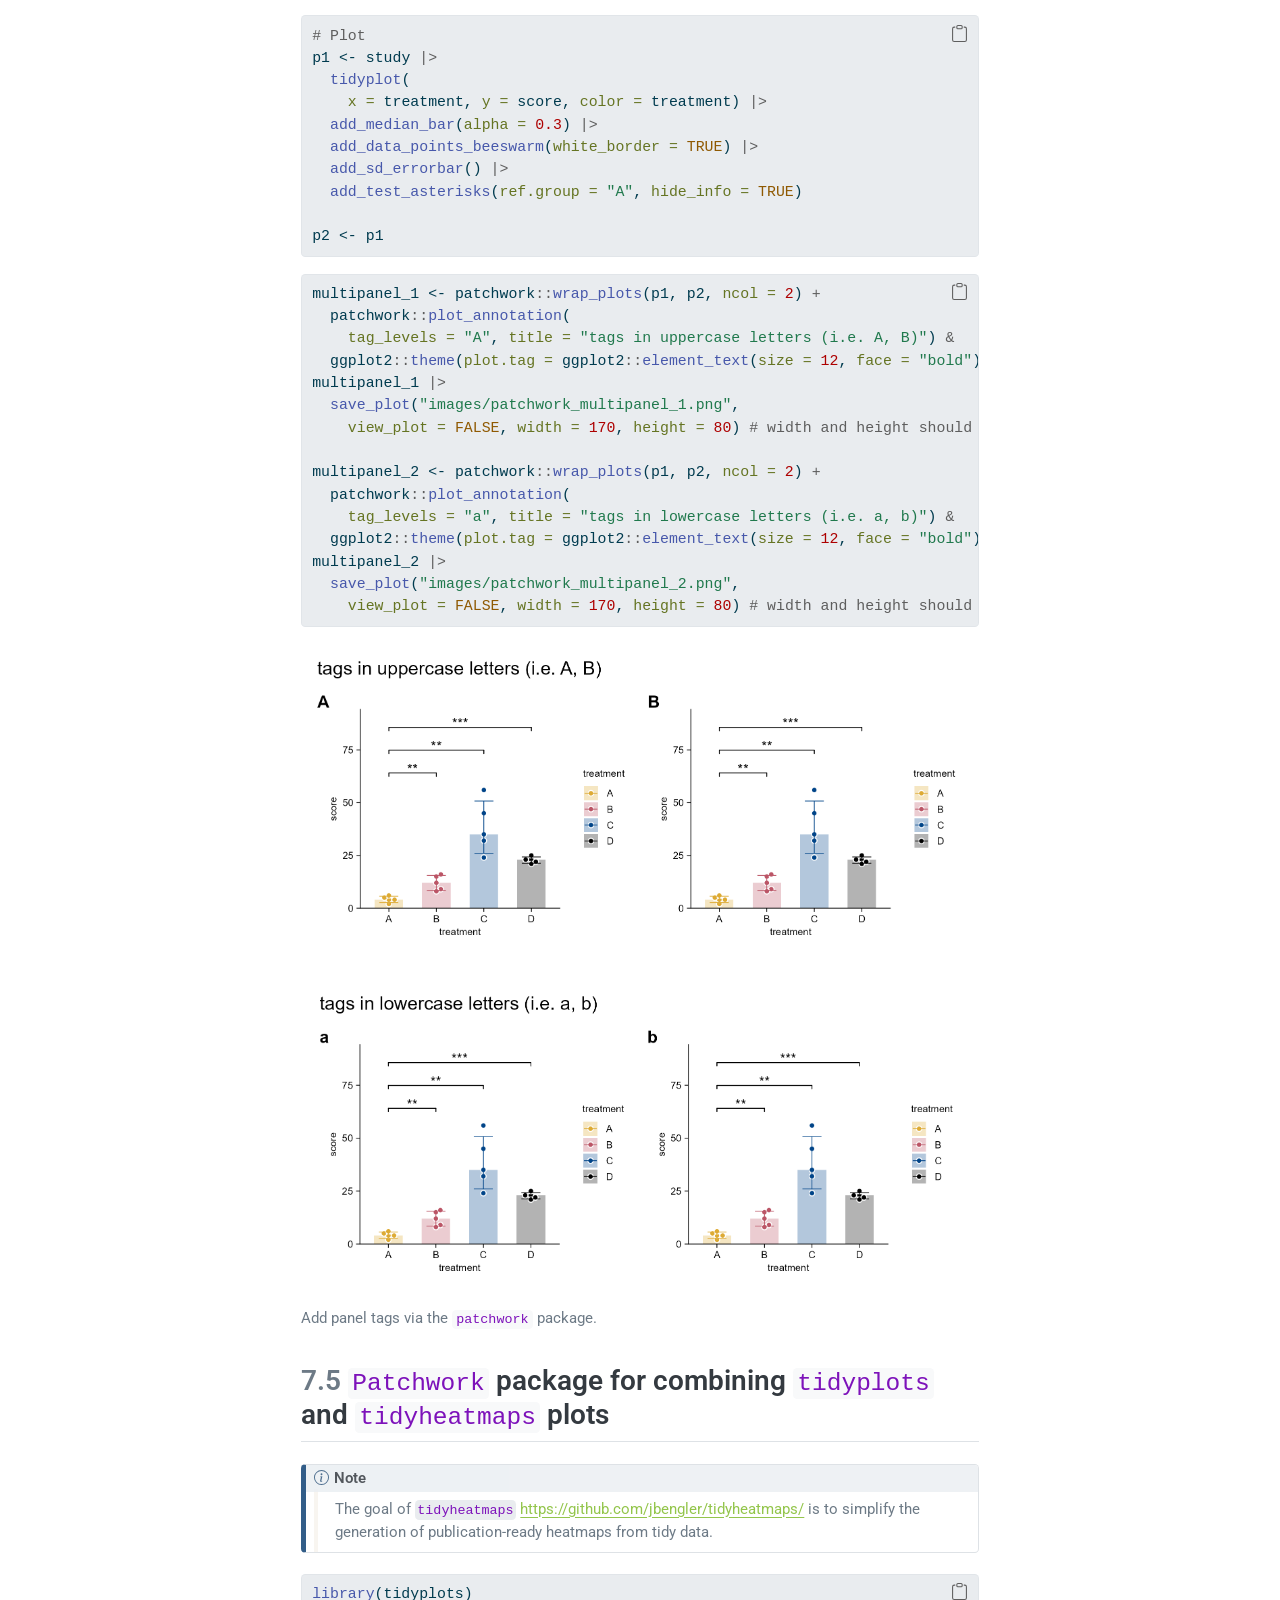
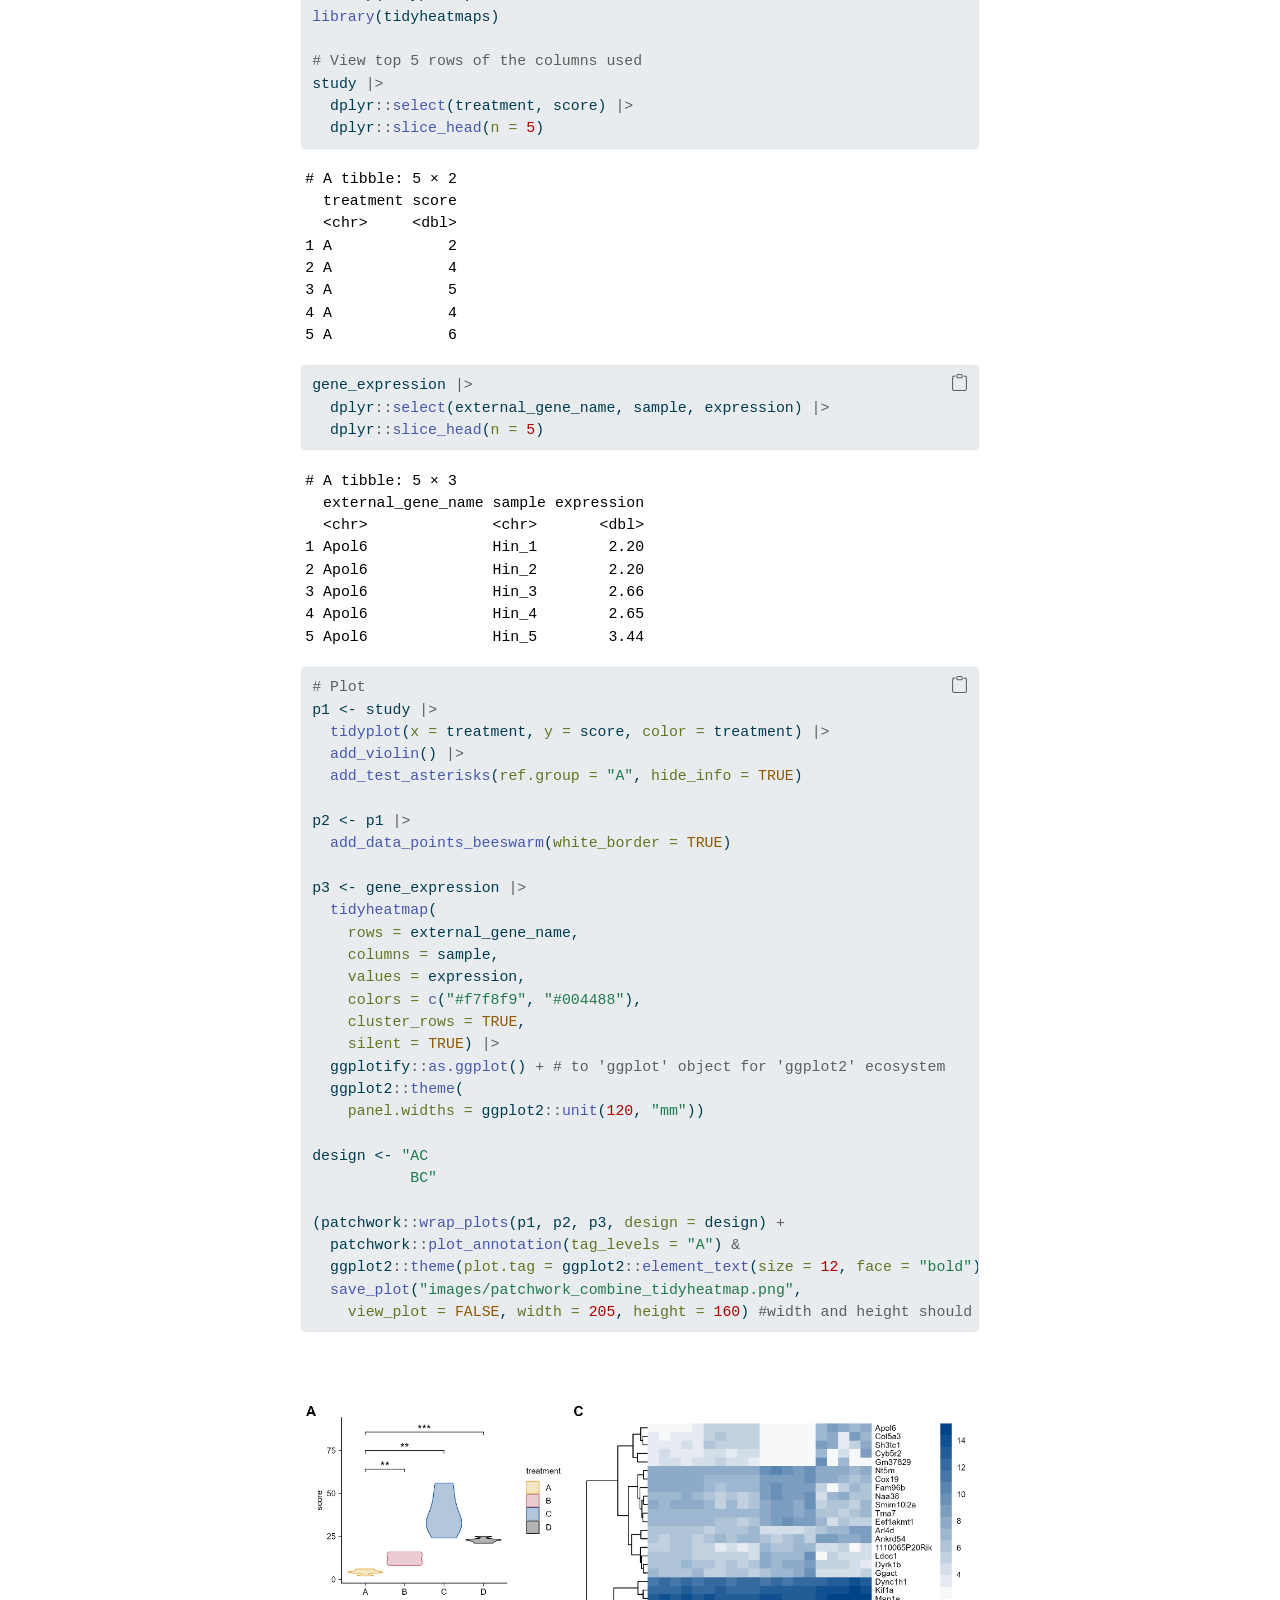
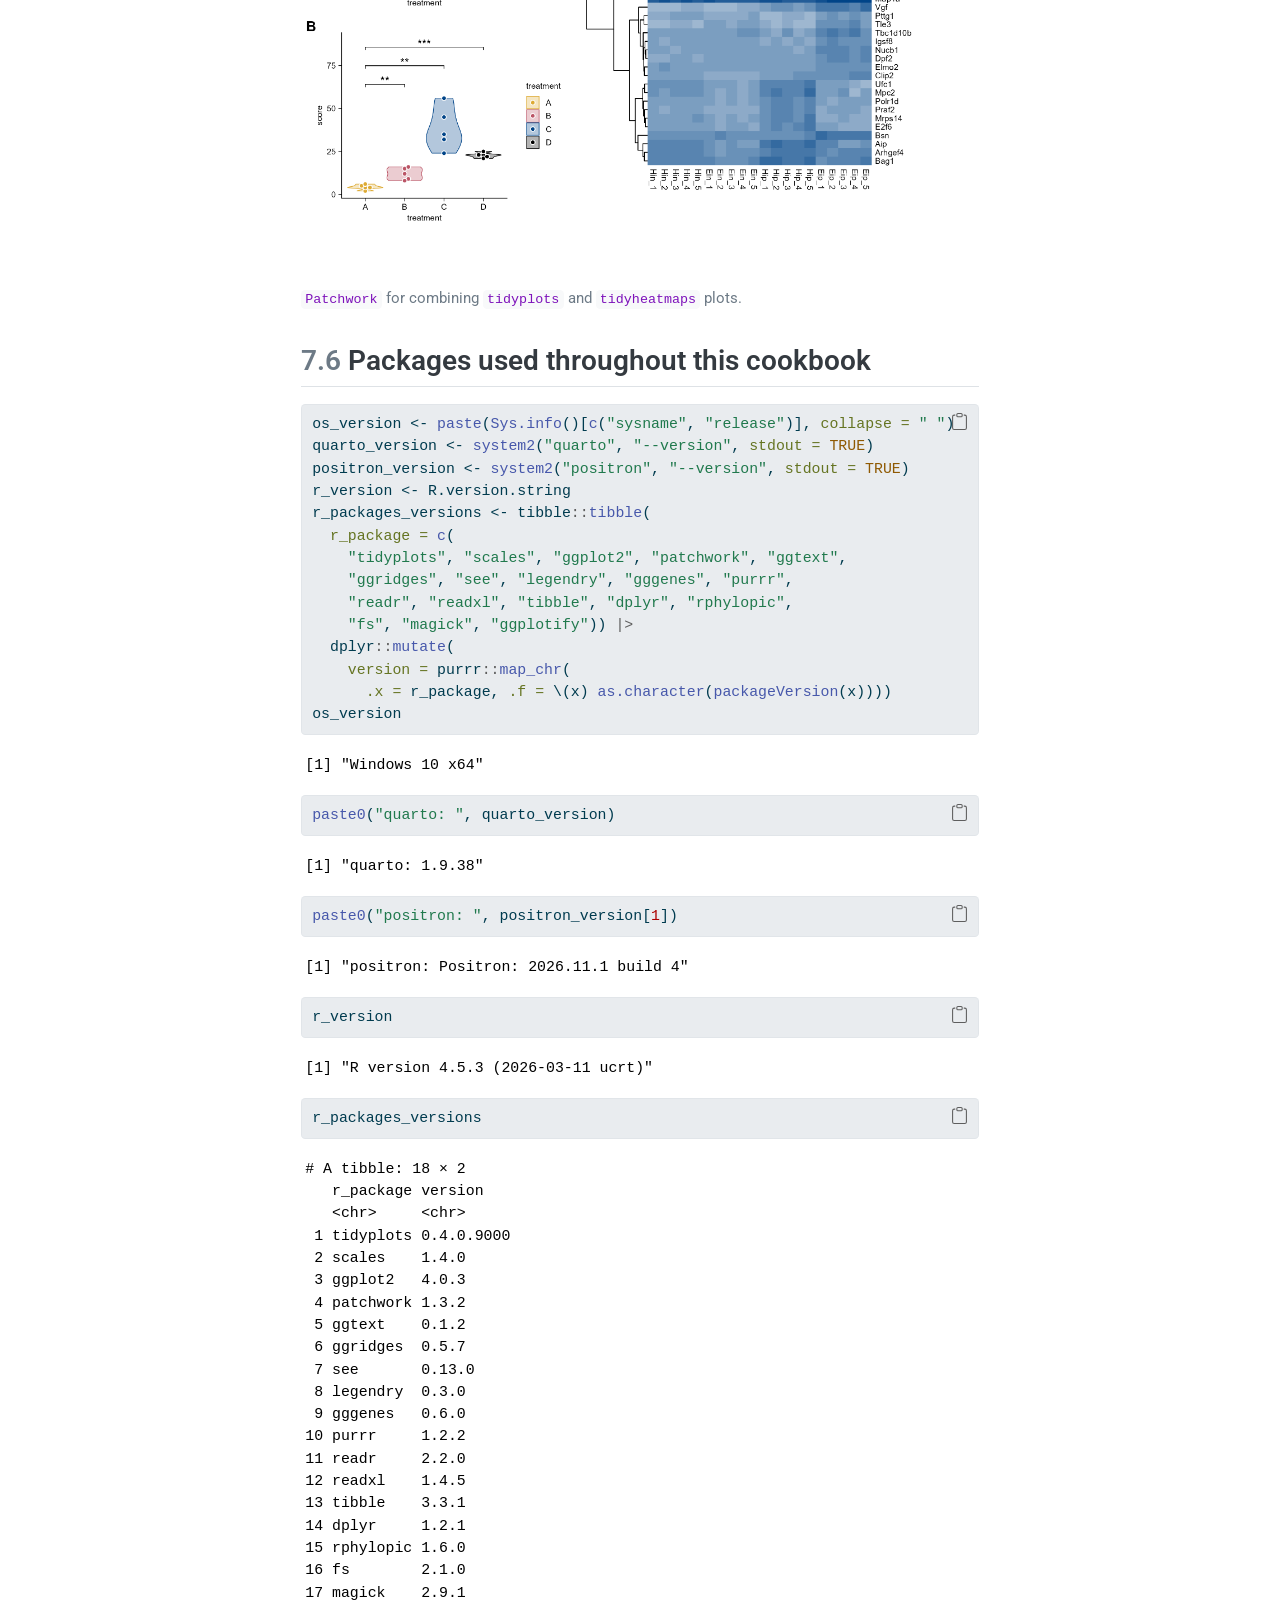
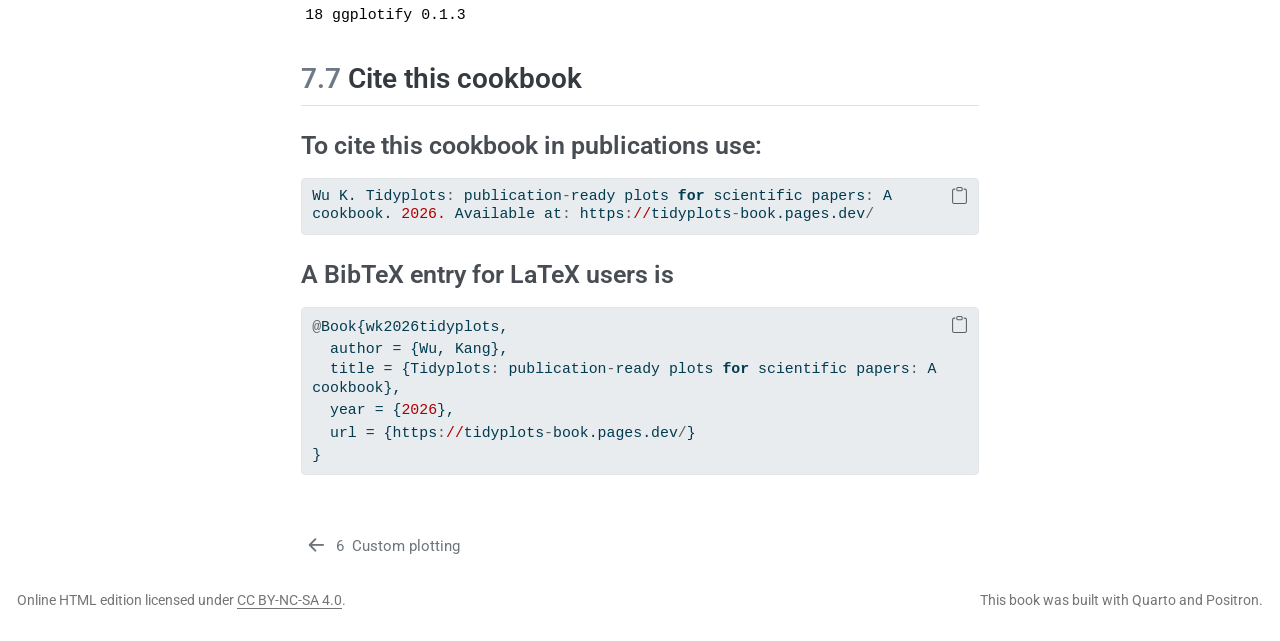
==== commit 9f3eb132: "e1.2.5" ====
--- a/_book/appendix.html
+++ b/_book/appendix.html
@@ -386,7 +386,7 @@
   <li><a href="#sec-point-white-borders-and-width" id="toc-sec-point-white-borders-and-width" class="nav-link" data-scroll-target="#sec-point-white-borders-and-width"><span class="header-section-number">7.2</span> Point white borders and width</a></li>
   <li><a href="#sec-xy-coordinates-imagej" id="toc-sec-xy-coordinates-imagej" class="nav-link" data-scroll-target="#sec-xy-coordinates-imagej"><span class="header-section-number">7.3</span> xy coordinates in ImageJ/Fiji</a></li>
   <li><a href="#patchwork-package-for-combining-multiple-plots" id="toc-patchwork-package-for-combining-multiple-plots" class="nav-link" data-scroll-target="#patchwork-package-for-combining-multiple-plots"><span class="header-section-number">7.4</span> <code>Patchwork</code> package for combining multiple plots</a></li>
-  <li><a href="#patchwork-for-combining-tidyplots-and-tidyheatmaps-plots" id="toc-patchwork-for-combining-tidyplots-and-tidyheatmaps-plots" class="nav-link" data-scroll-target="#patchwork-for-combining-tidyplots-and-tidyheatmaps-plots"><span class="header-section-number">7.5</span> <code>Patchwork</code> for combining <code>tidyplots</code> and <code>tidyheatmaps</code> plots</a></li>
+  <li><a href="#patchwork-package-for-combining-tidyplots-and-tidyheatmaps-plots" id="toc-patchwork-package-for-combining-tidyplots-and-tidyheatmaps-plots" class="nav-link" data-scroll-target="#patchwork-package-for-combining-tidyplots-and-tidyheatmaps-plots"><span class="header-section-number">7.5</span> <code>Patchwork</code> package for combining <code>tidyplots</code> and <code>tidyheatmaps</code> plots</a></li>
   <li><a href="#packages-used-throughout-this-cookbook" id="toc-packages-used-throughout-this-cookbook" class="nav-link" data-scroll-target="#packages-used-throughout-this-cookbook"><span class="header-section-number">7.6</span> Packages used throughout this cookbook</a></li>
   <li><a href="#cite-this-cookbook" id="toc-cite-this-cookbook" class="nav-link" data-scroll-target="#cite-this-cookbook"><span class="header-section-number">7.7</span> Cite this cookbook</a></li>
   </ul>
@@ -723,8 +723,8 @@
 </figure>
 </div>
 </section>
-<section id="patchwork-for-combining-tidyplots-and-tidyheatmaps-plots" class="level2" data-number="7.5">
-<h2 data-number="7.5" class="anchored" data-anchor-id="patchwork-for-combining-tidyplots-and-tidyheatmaps-plots"><span class="header-section-number">7.5</span> <code>Patchwork</code> for combining <code>tidyplots</code> and <code>tidyheatmaps</code> plots</h2>
+<section id="patchwork-package-for-combining-tidyplots-and-tidyheatmaps-plots" class="level2" data-number="7.5">
+<h2 data-number="7.5" class="anchored" data-anchor-id="patchwork-package-for-combining-tidyplots-and-tidyheatmaps-plots"><span class="header-section-number">7.5</span> <code>Patchwork</code> package for combining <code>tidyplots</code> and <code>tidyheatmaps</code> plots</h2>
 <div class="callout callout-style-default callout-note callout-titled">
 <div class="callout-header d-flex align-content-center">
 <div class="callout-icon-container">
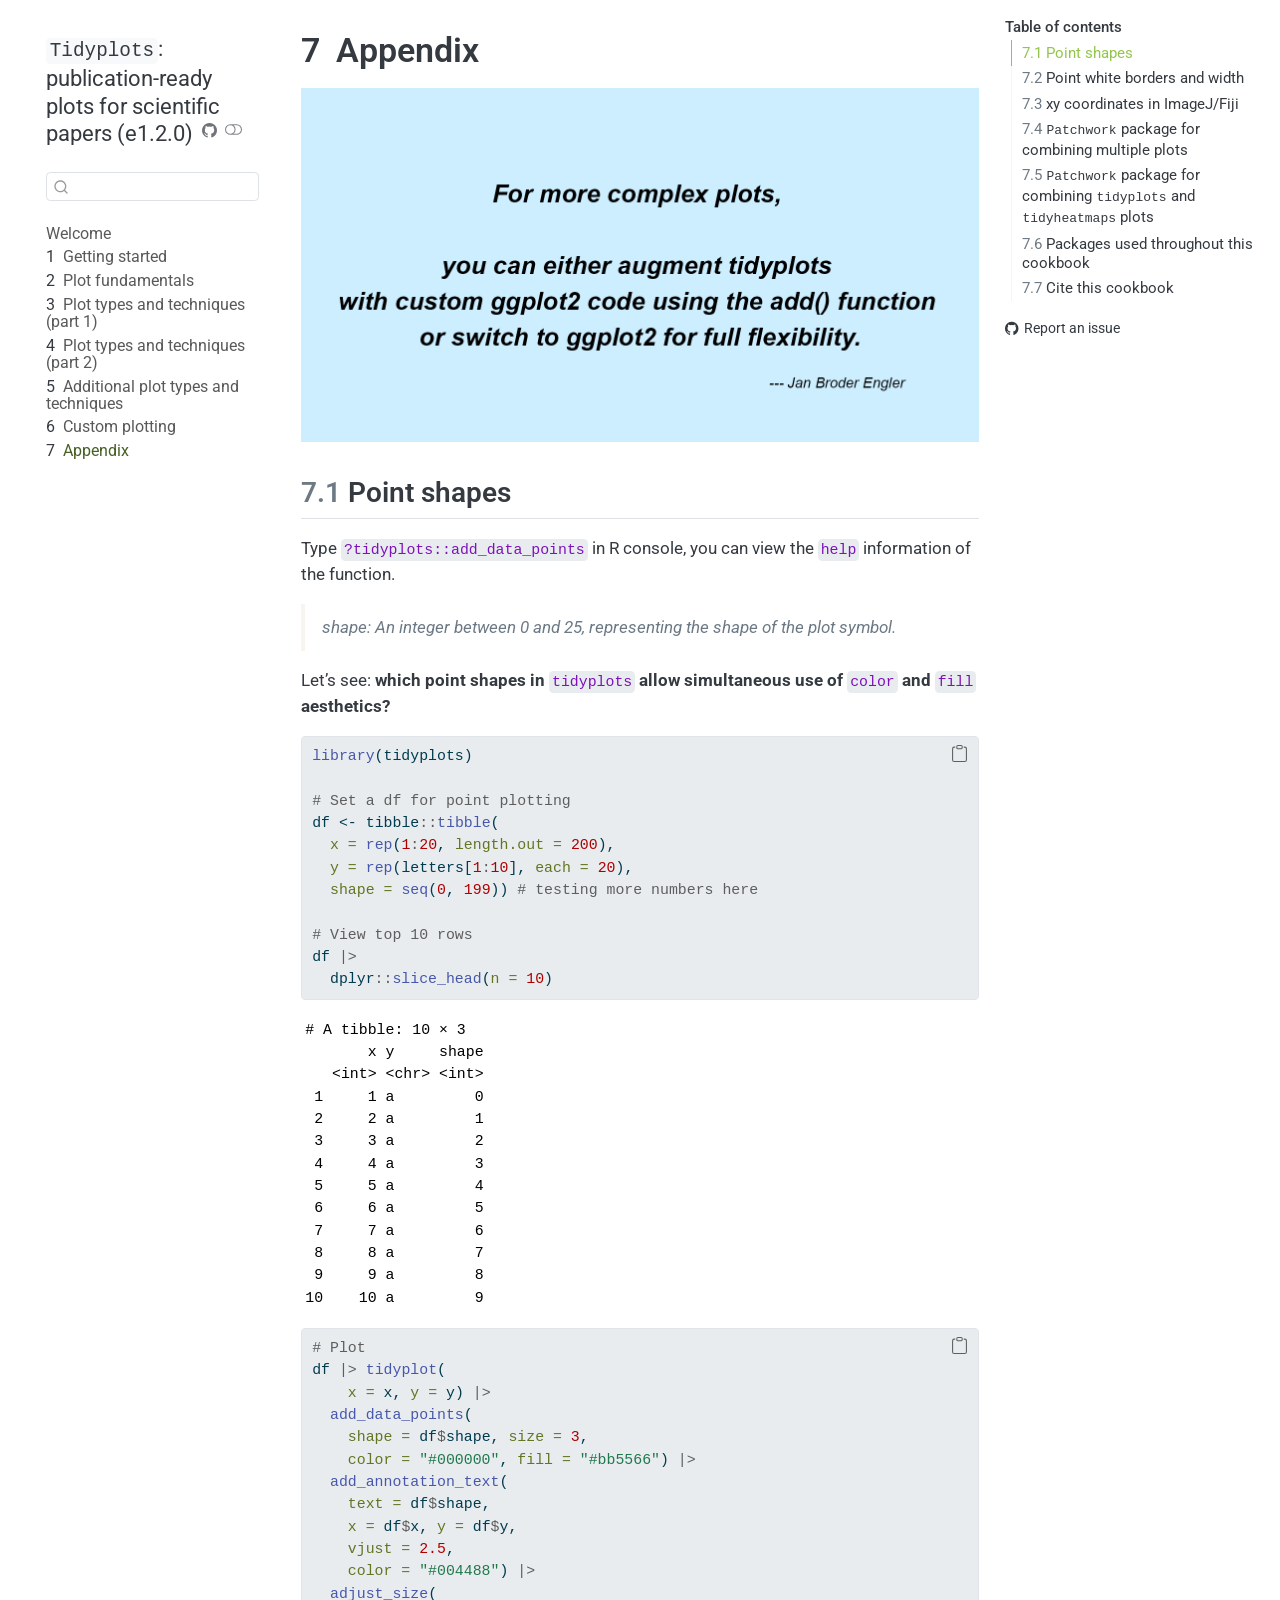
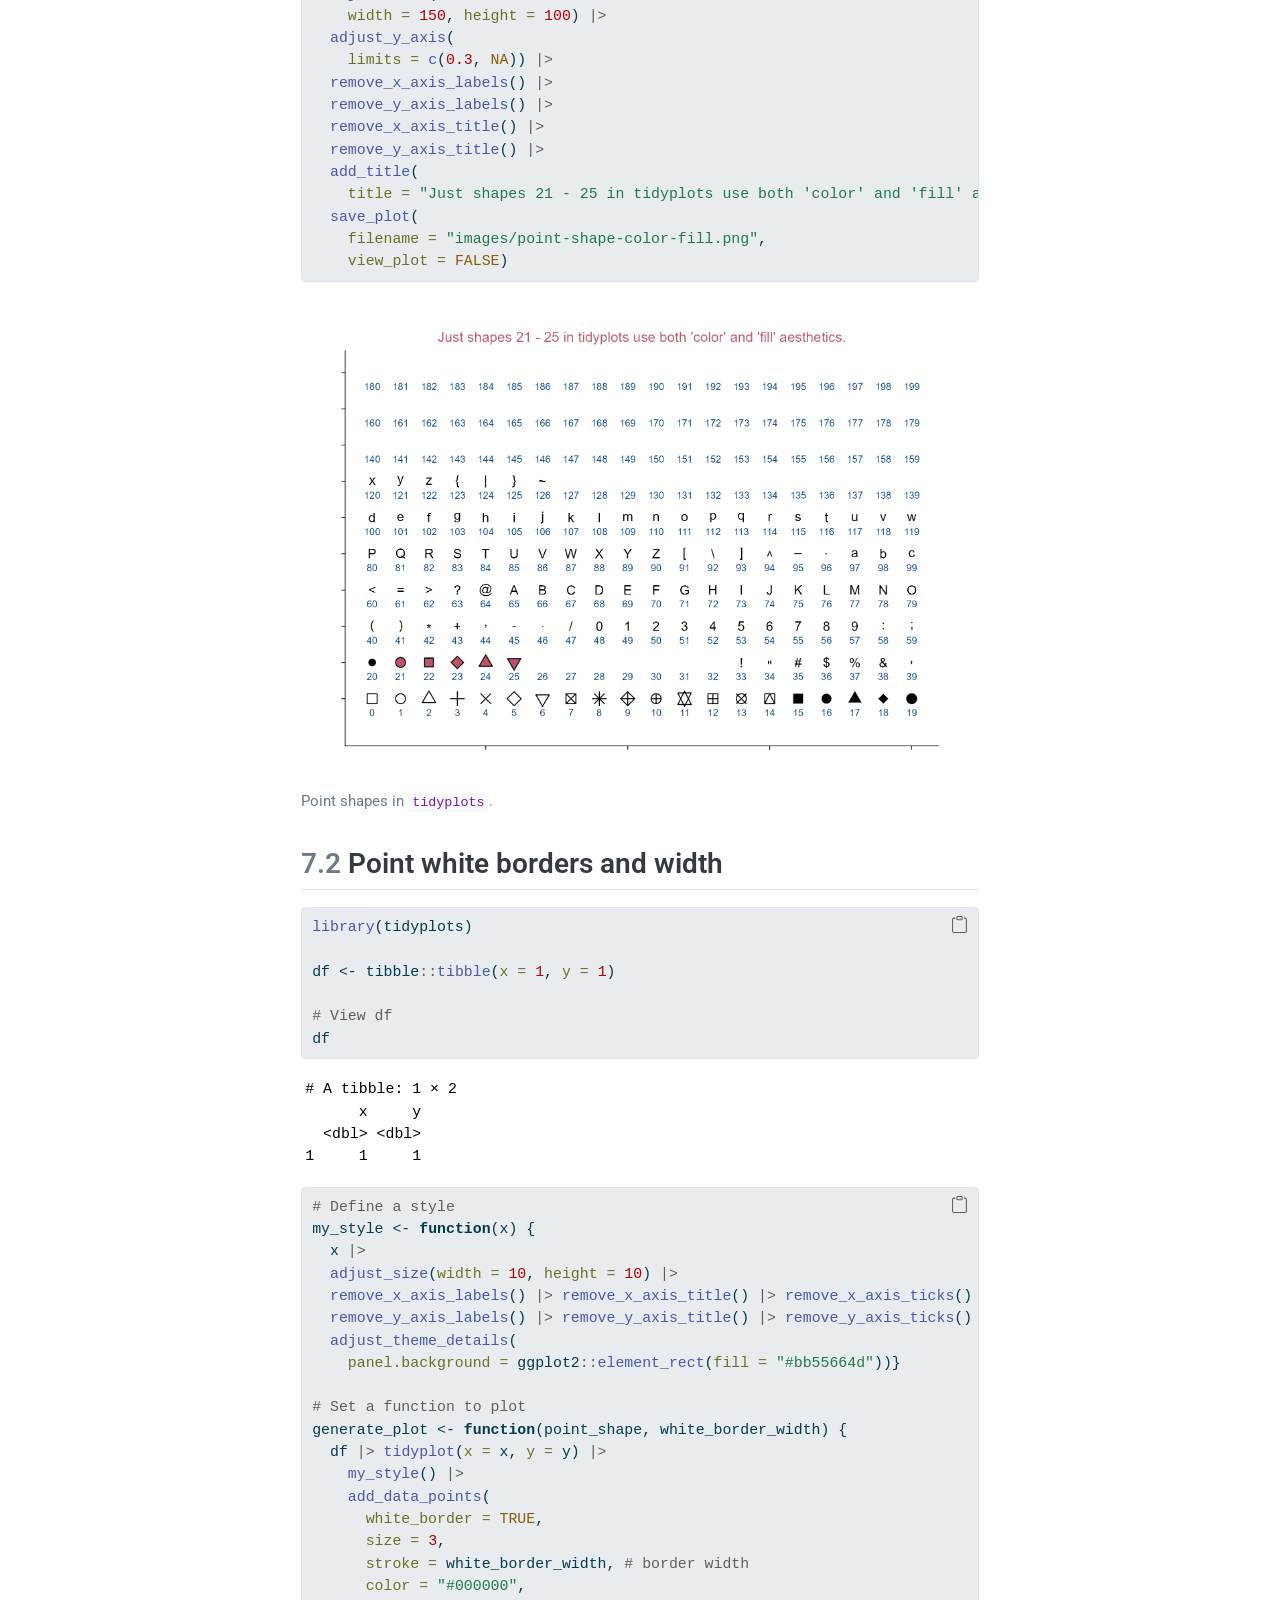
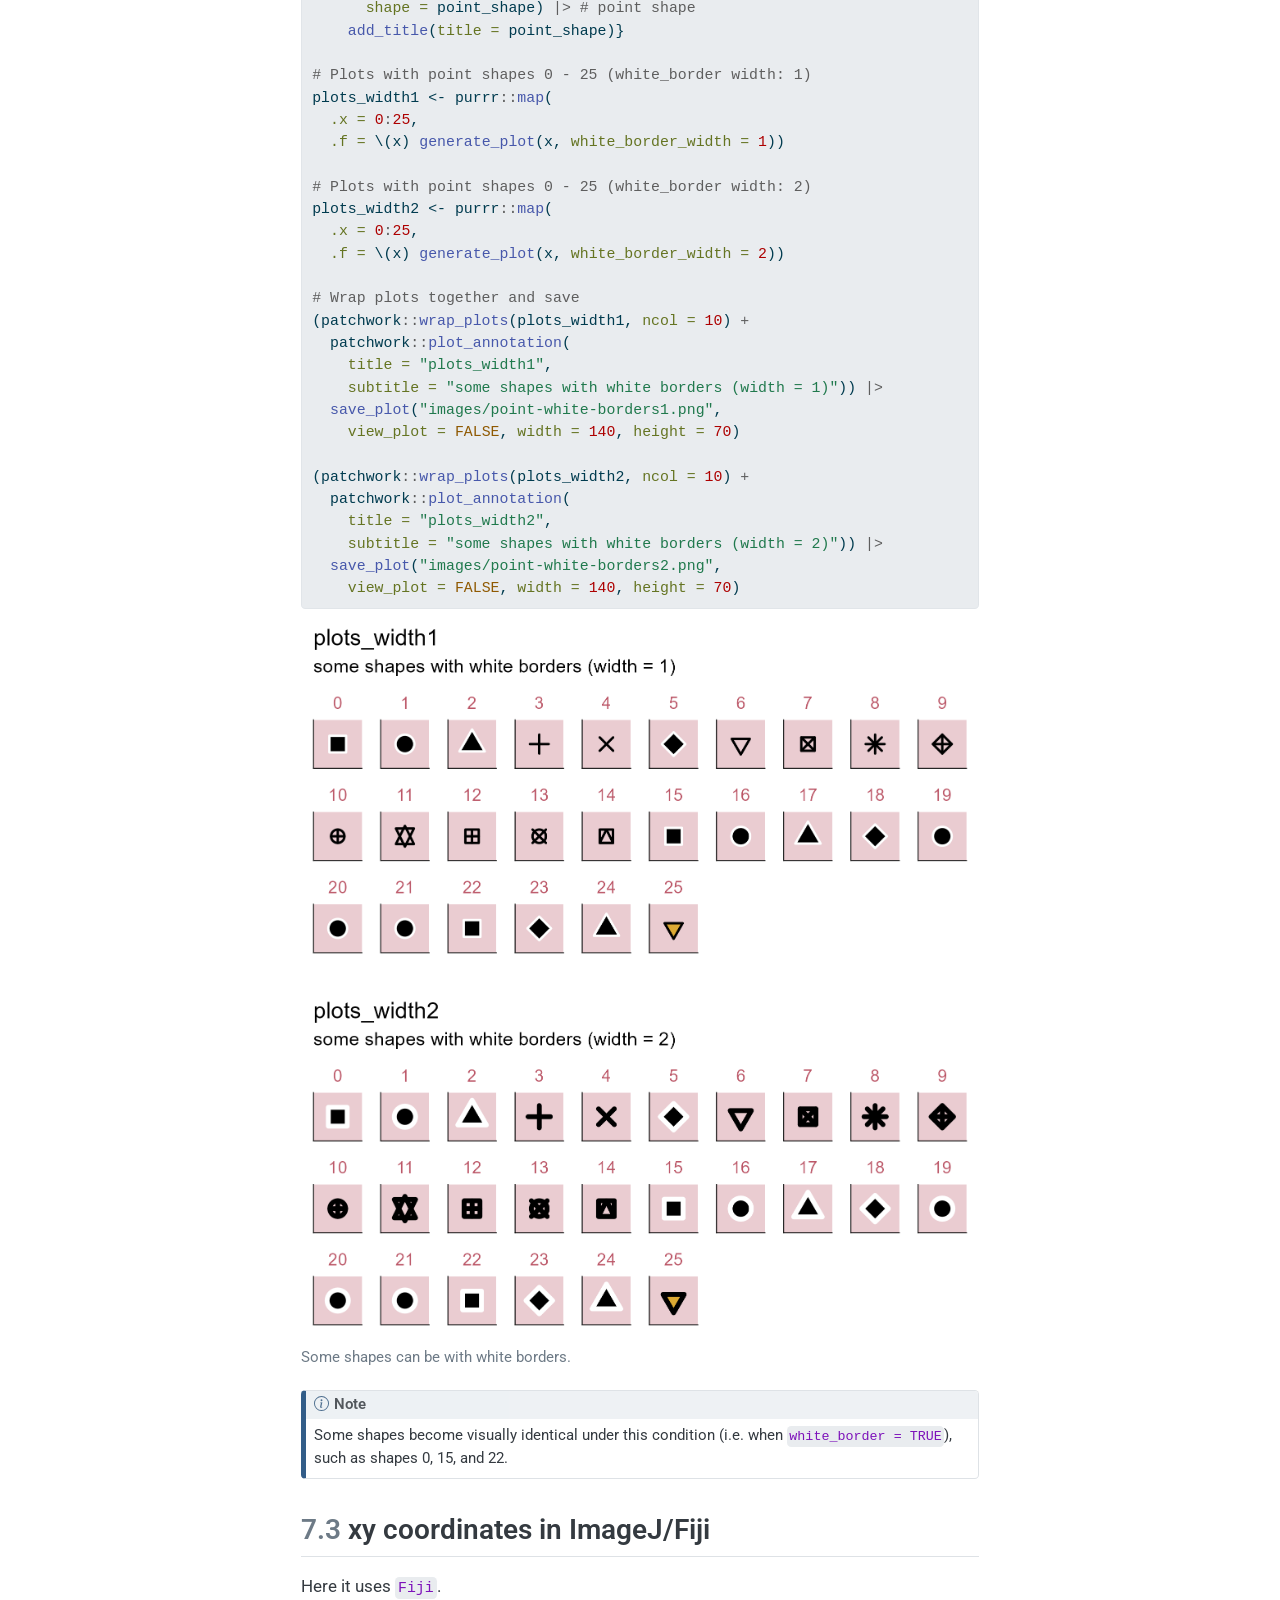
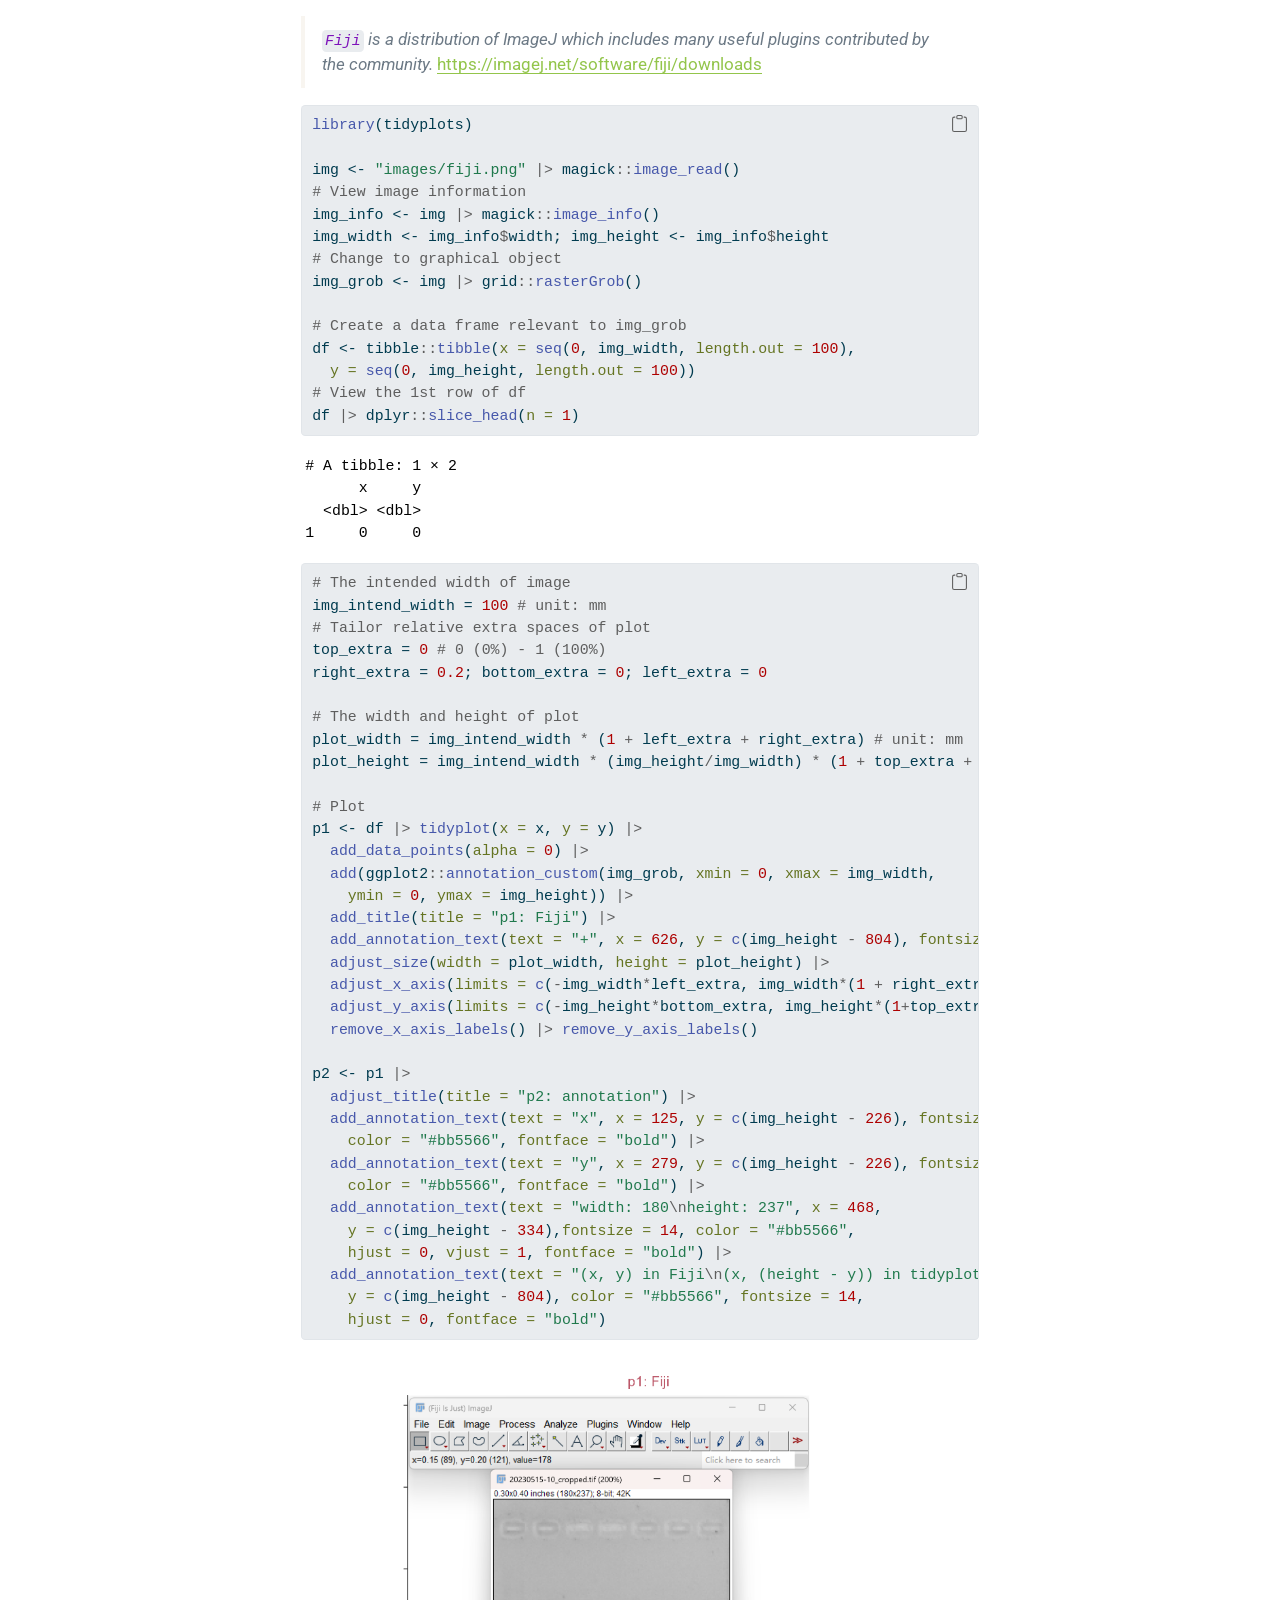
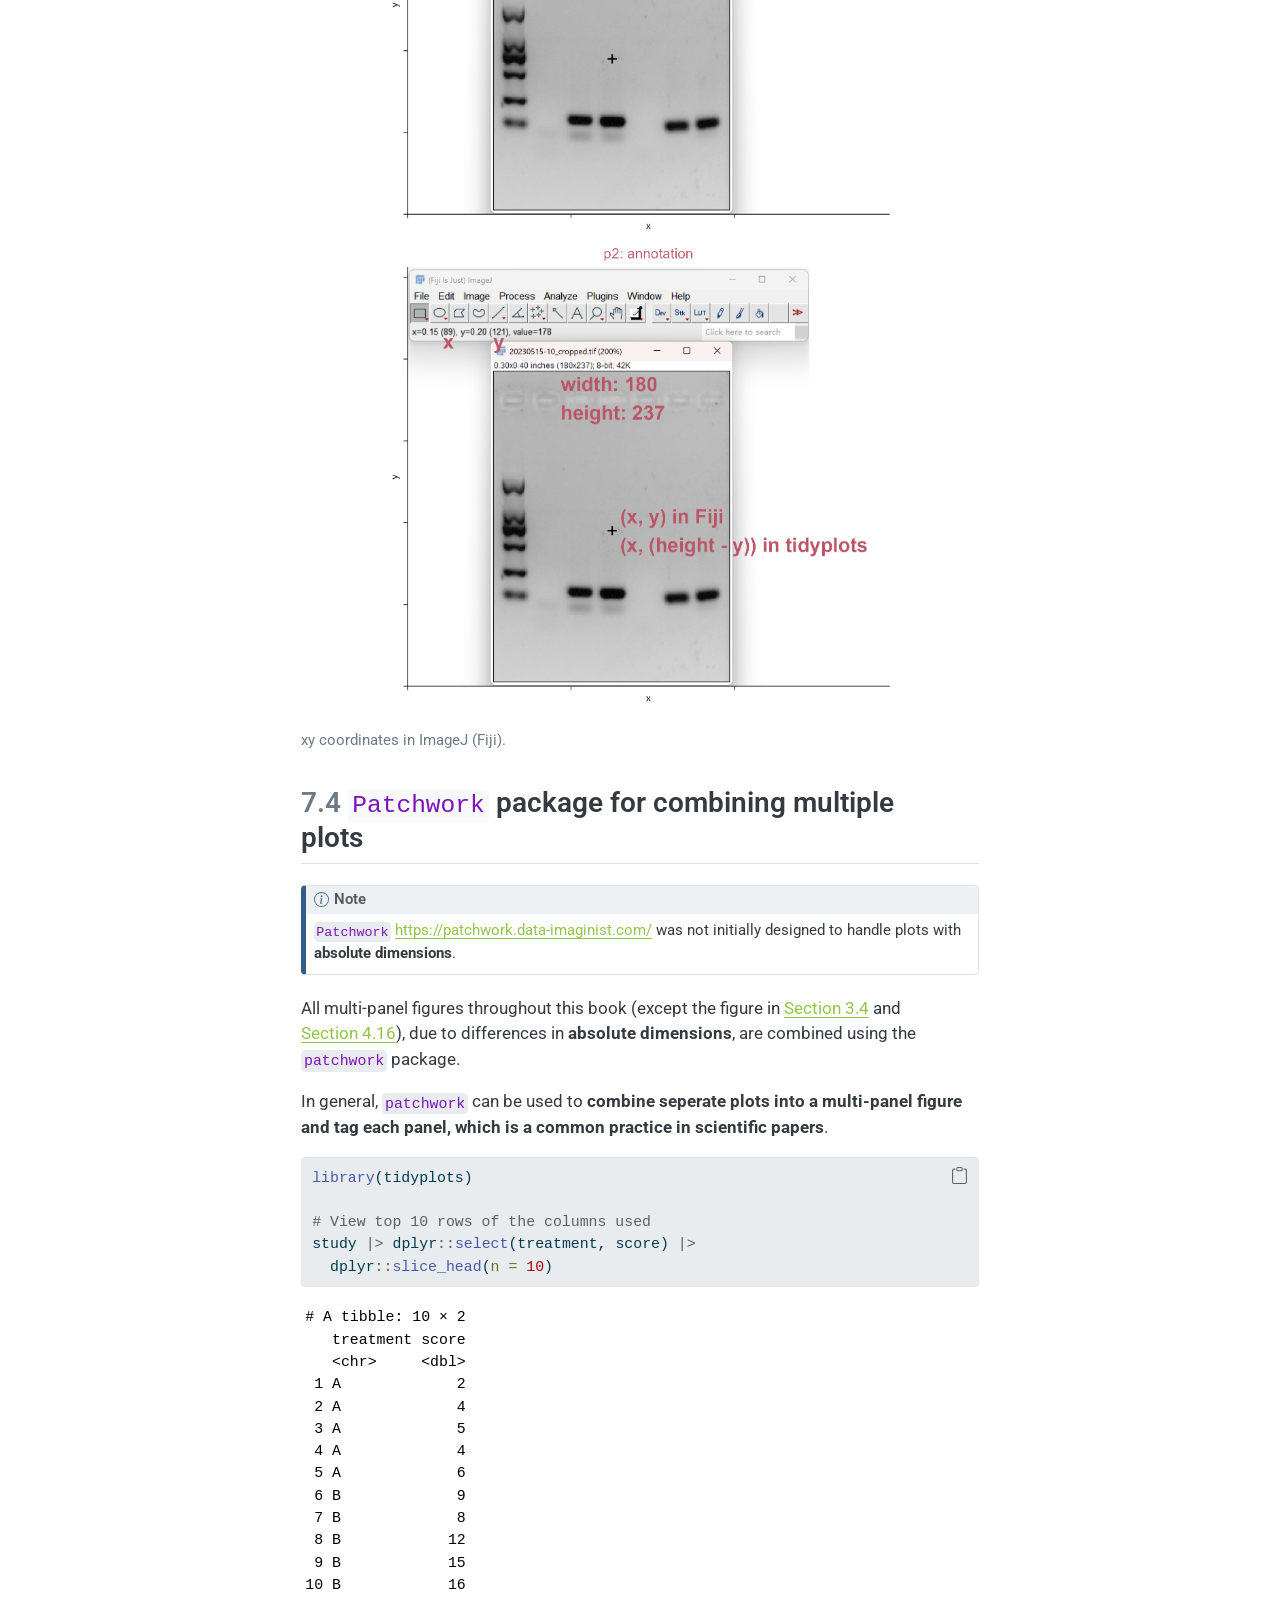
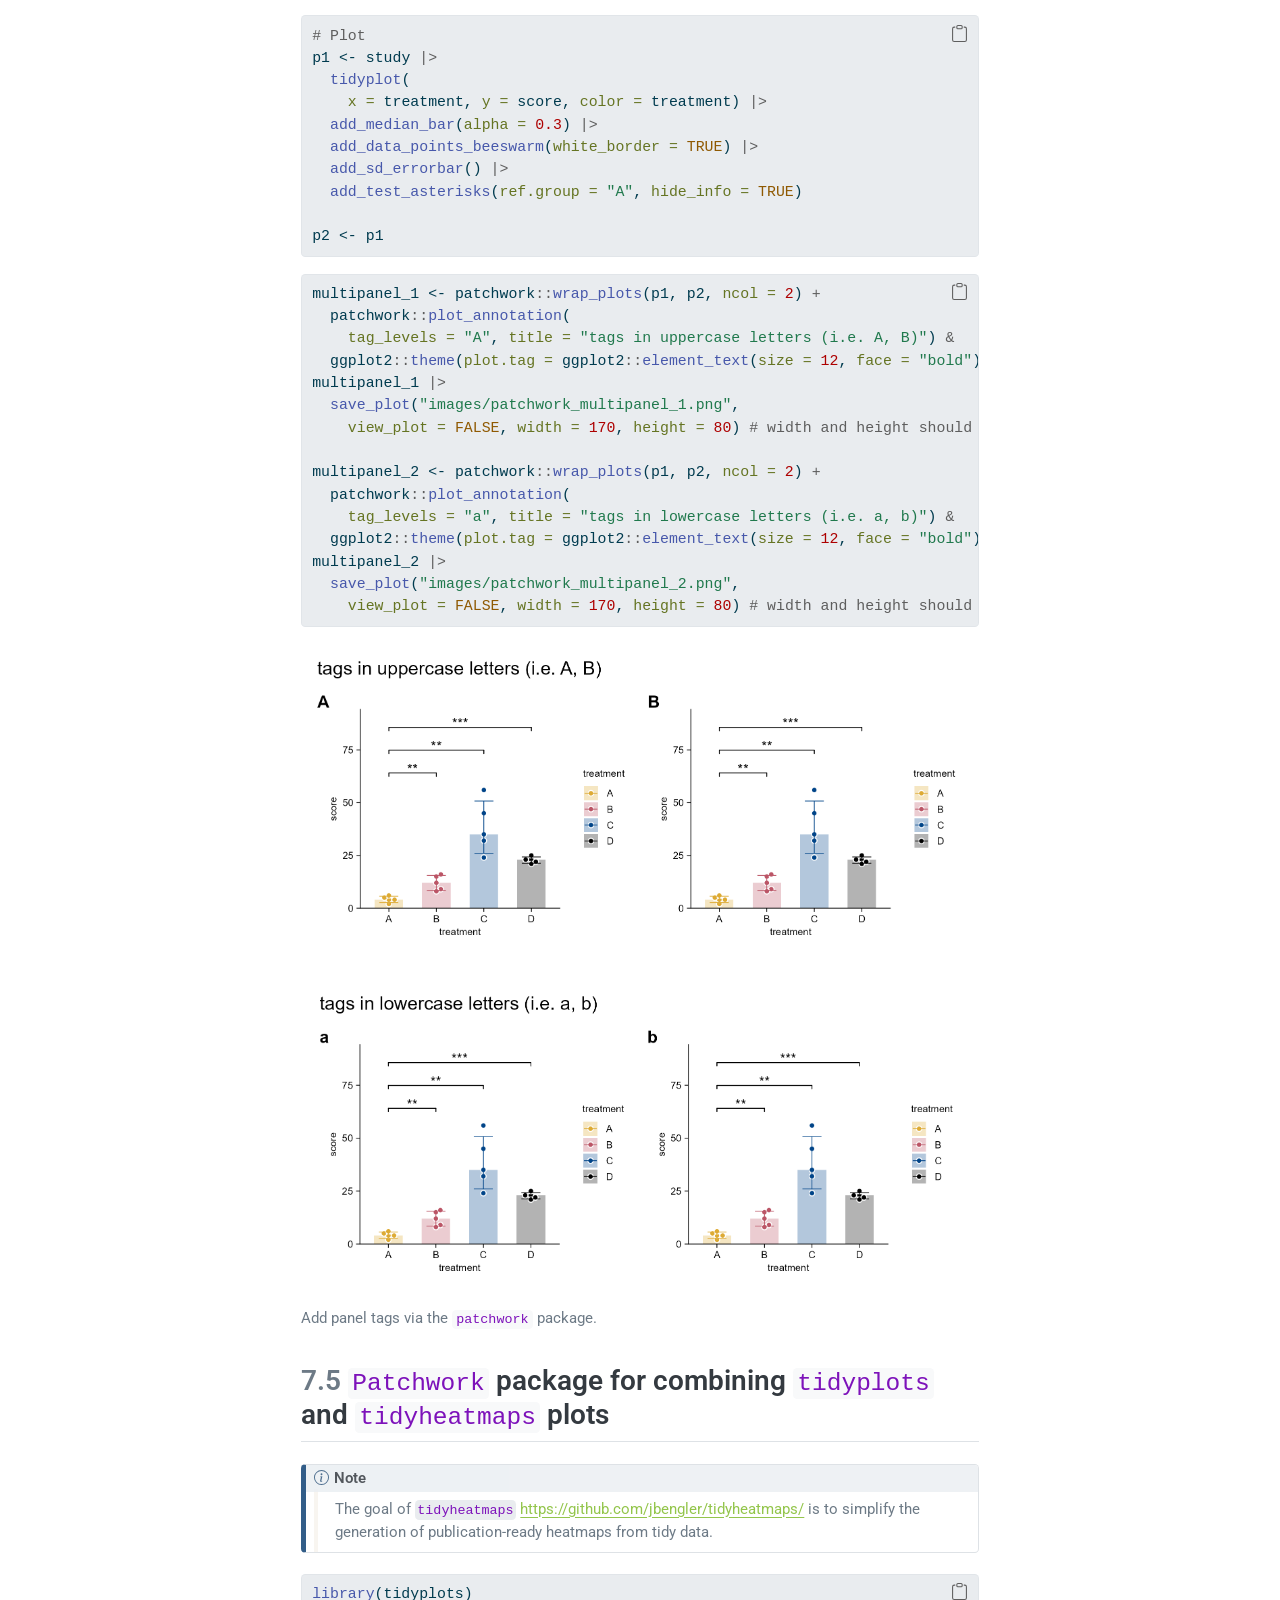
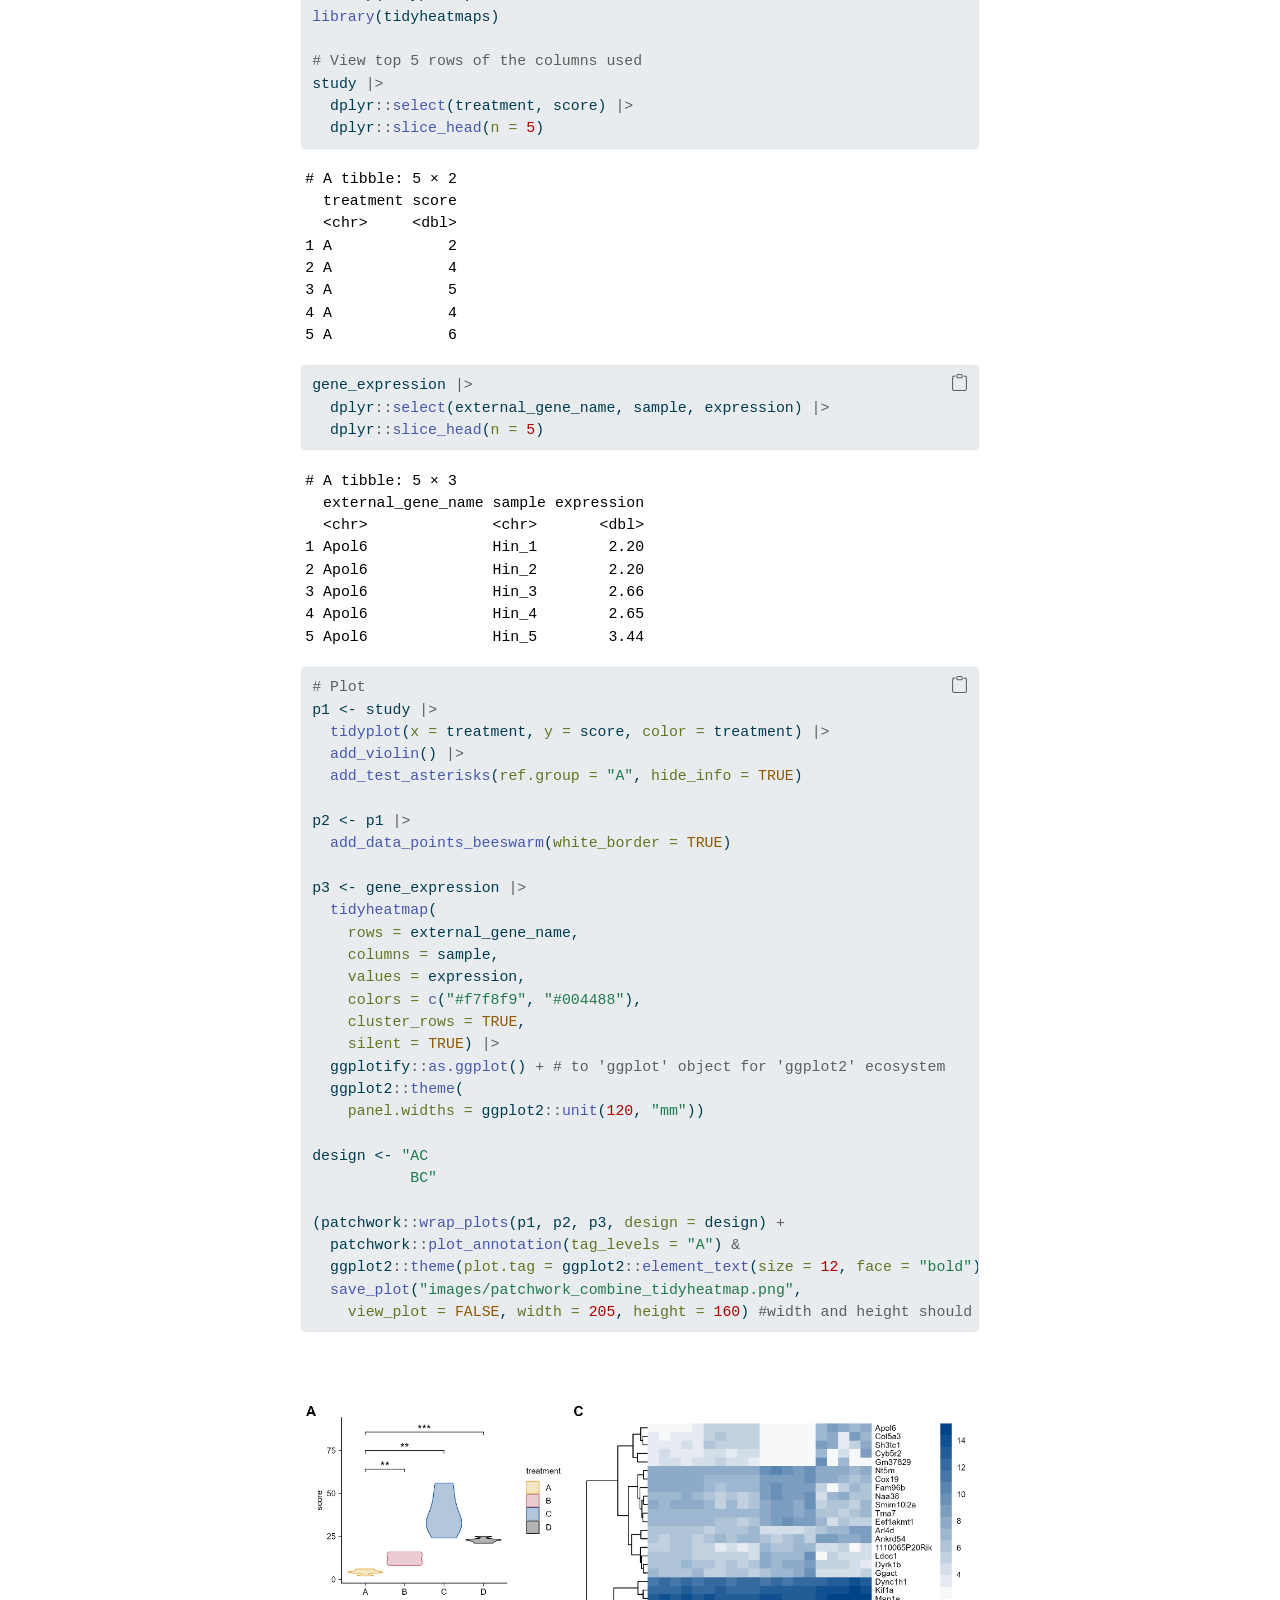
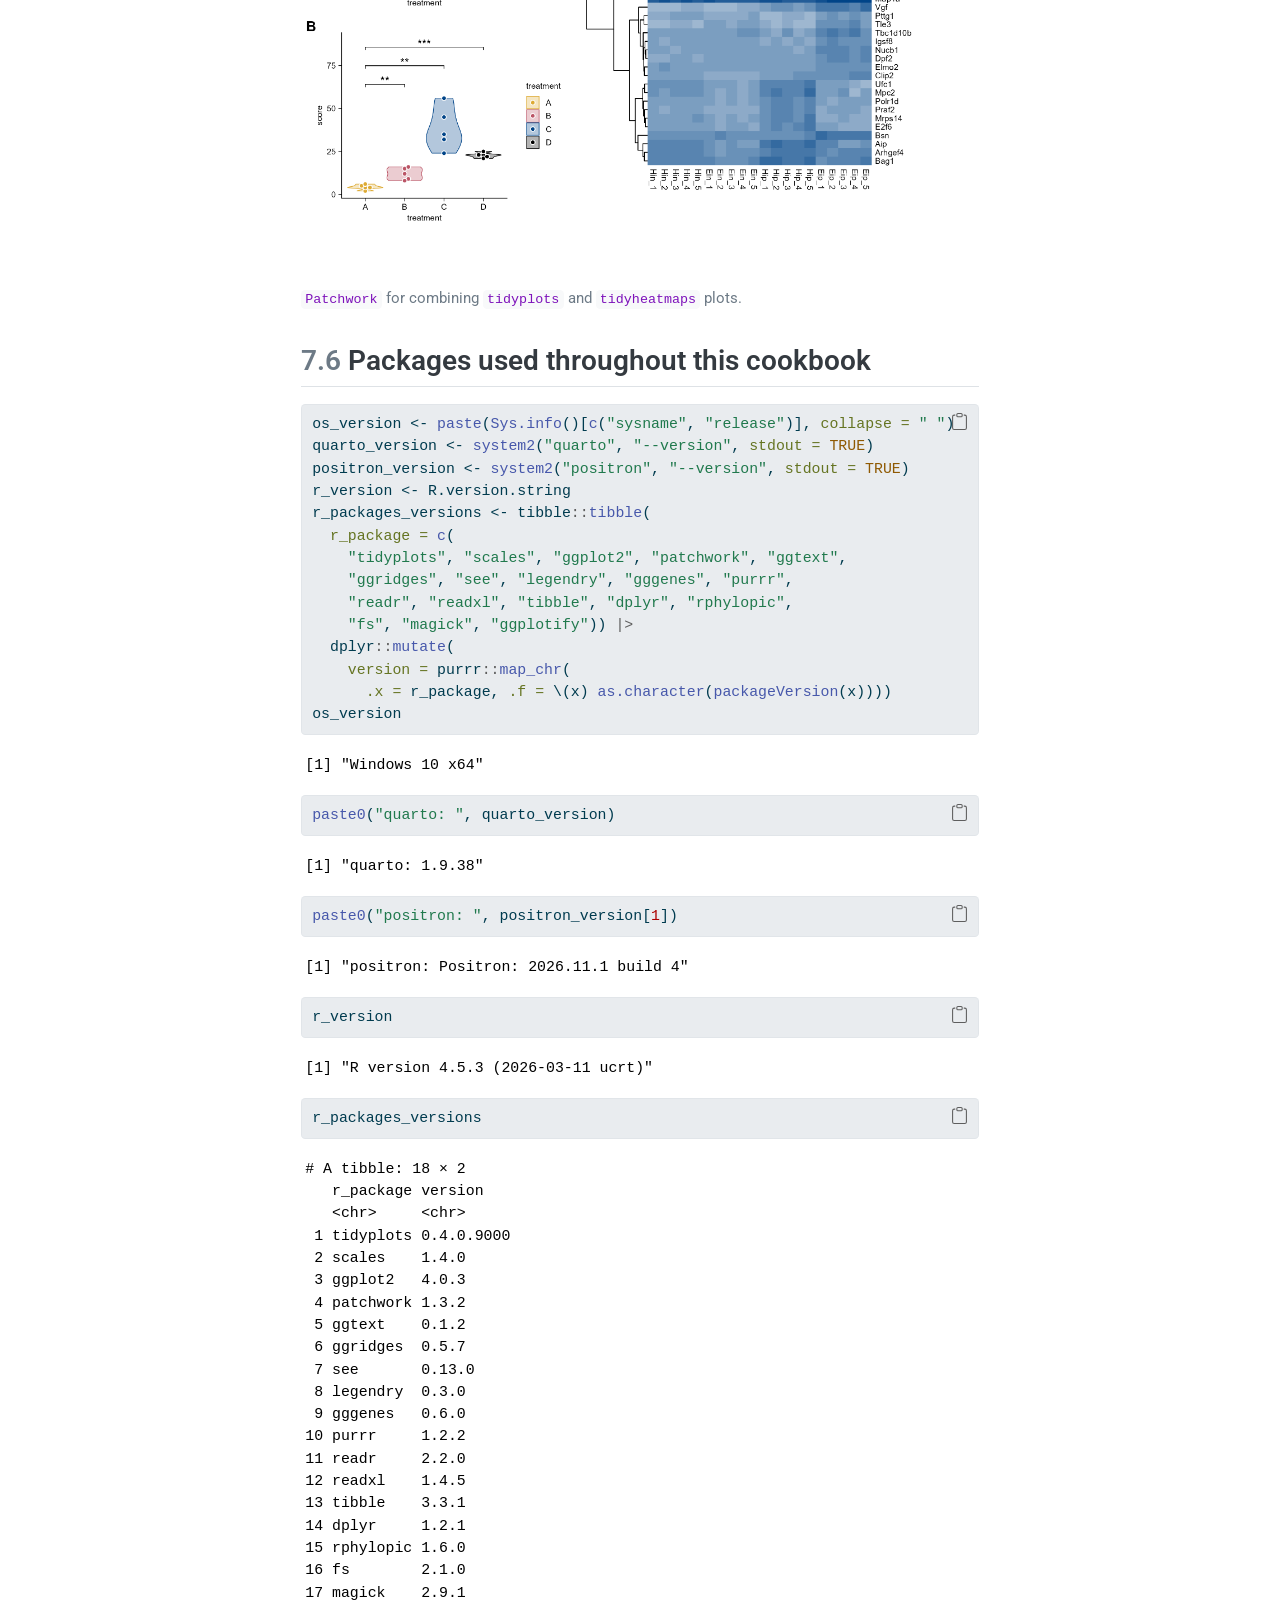
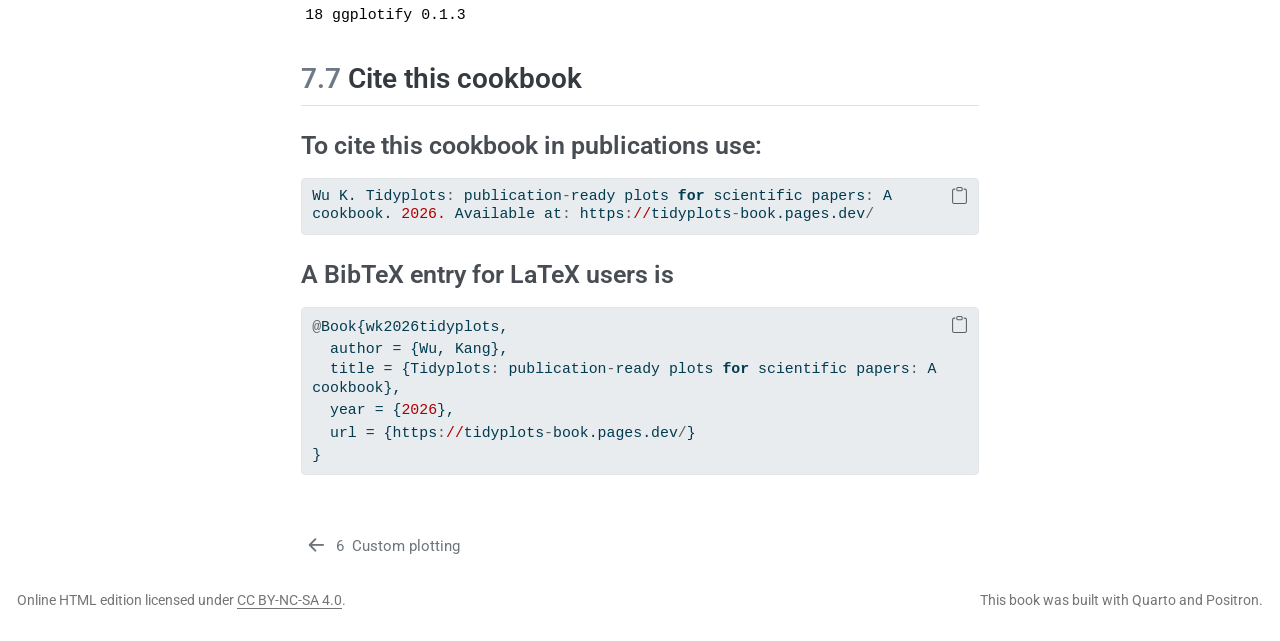
==== commit 959ae3b9: "e1.2.0" ====
--- a/_book/appendix.html
+++ b/_book/appendix.html
@@ -495,7 +495,7 @@
 <span id="cb4-2"><a href="#cb4-2" aria-hidden="true" tabindex="-1"></a></span>
 <span id="cb4-3"><a href="#cb4-3" aria-hidden="true" tabindex="-1"></a>df <span class="ot">&lt;-</span> tibble<span class="sc">::</span><span class="fu">tibble</span>(<span class="at">x =</span> <span class="dv">1</span>, <span class="at">y =</span> <span class="dv">1</span>)</span>
 <span id="cb4-4"><a href="#cb4-4" aria-hidden="true" tabindex="-1"></a></span>
-<span id="cb4-5"><a href="#cb4-5" aria-hidden="true" tabindex="-1"></a><span class="co"># View</span></span>
+<span id="cb4-5"><a href="#cb4-5" aria-hidden="true" tabindex="-1"></a><span class="co"># View df</span></span>
 <span id="cb4-6"><a href="#cb4-6" aria-hidden="true" tabindex="-1"></a>df</span></code></pre></div><button title="Copy to Clipboard" class="code-copy-button"><i class="bi"></i></button></div>
 <div class="cell-output cell-output-stdout">
 <pre><code># A tibble: 1 × 2
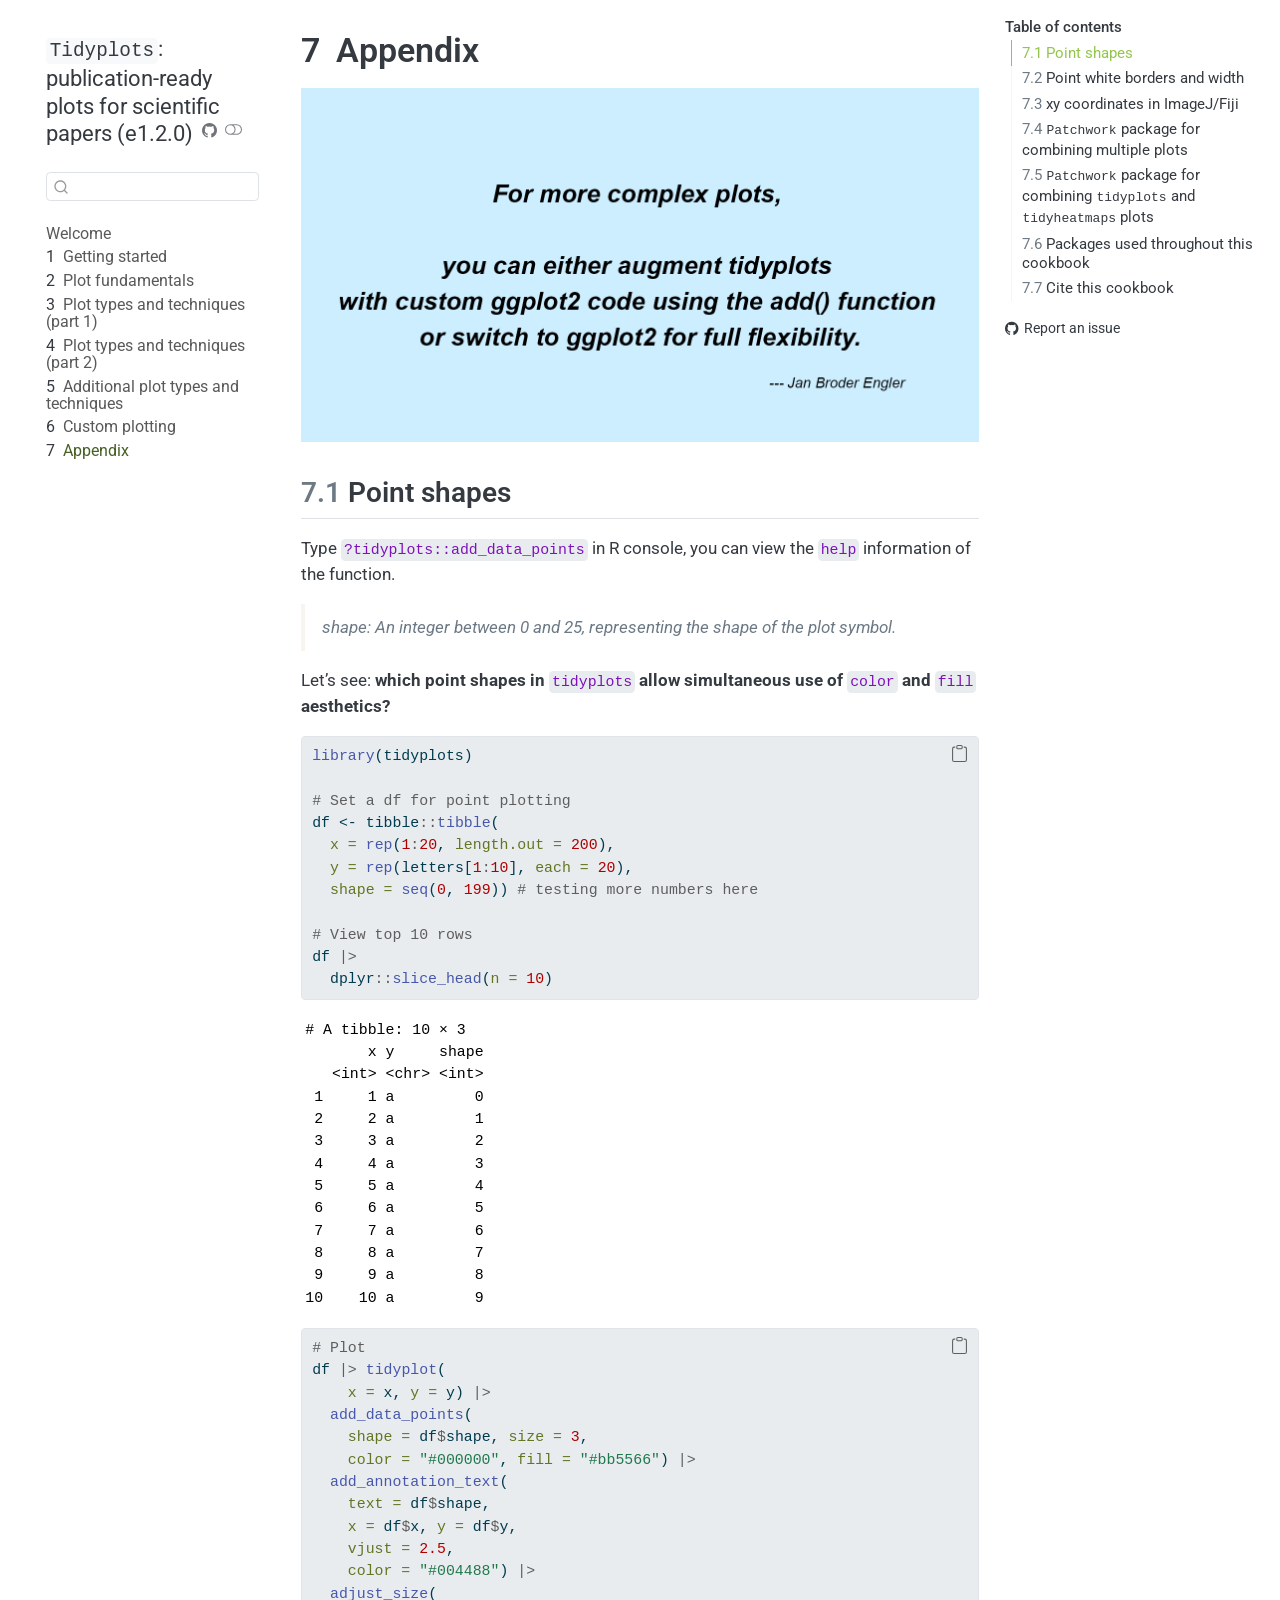
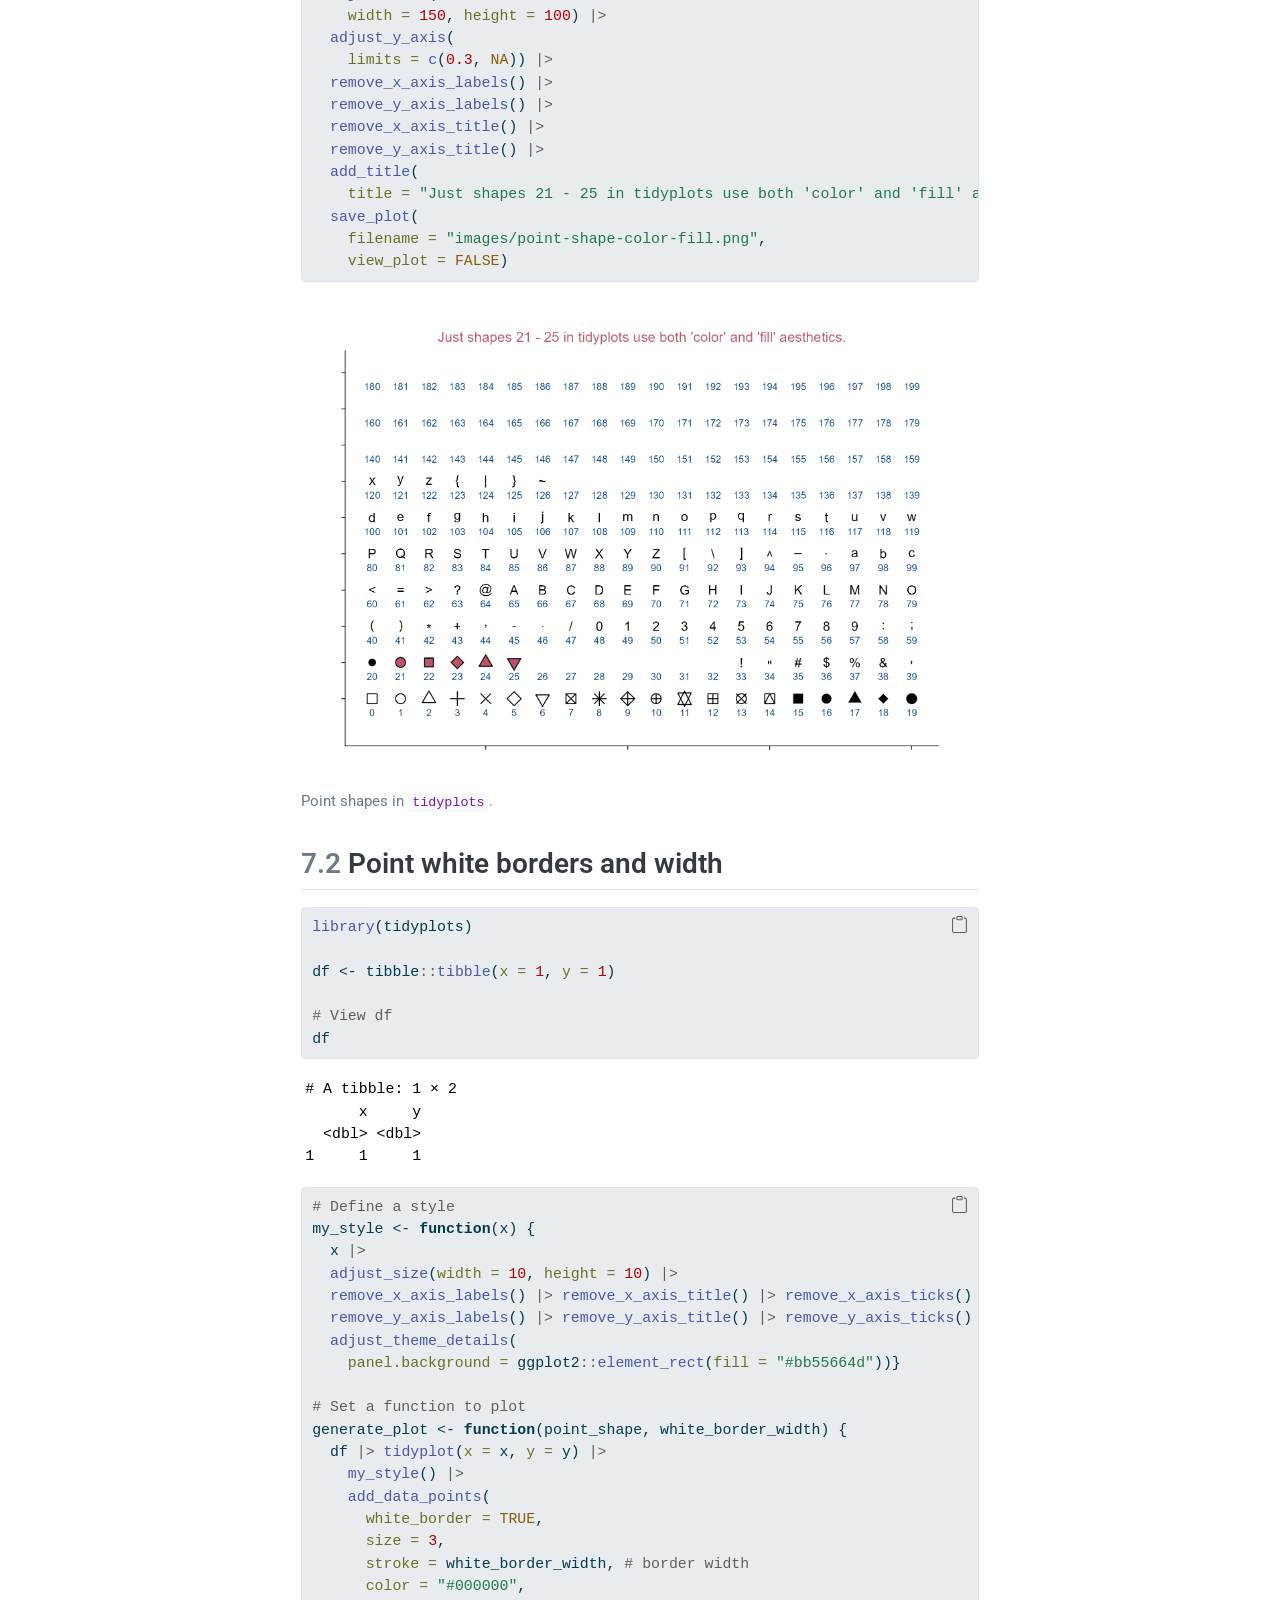
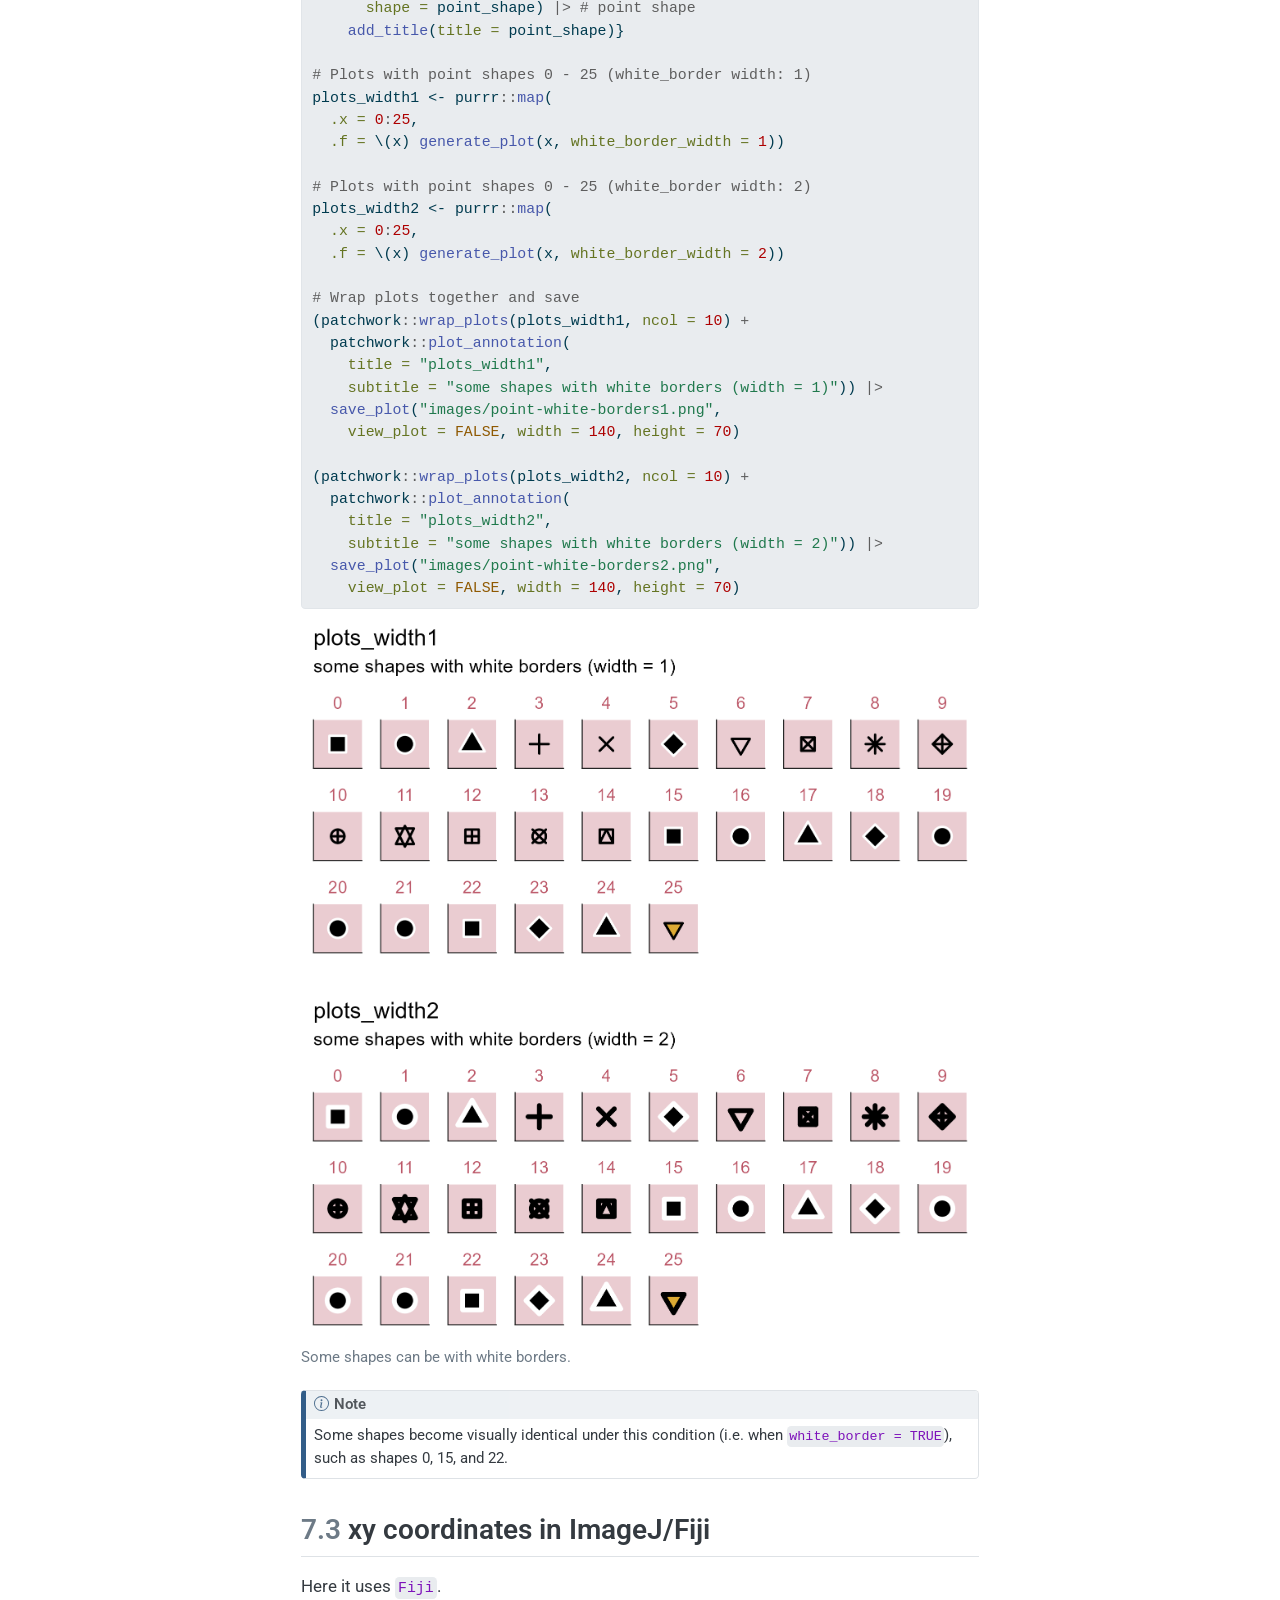
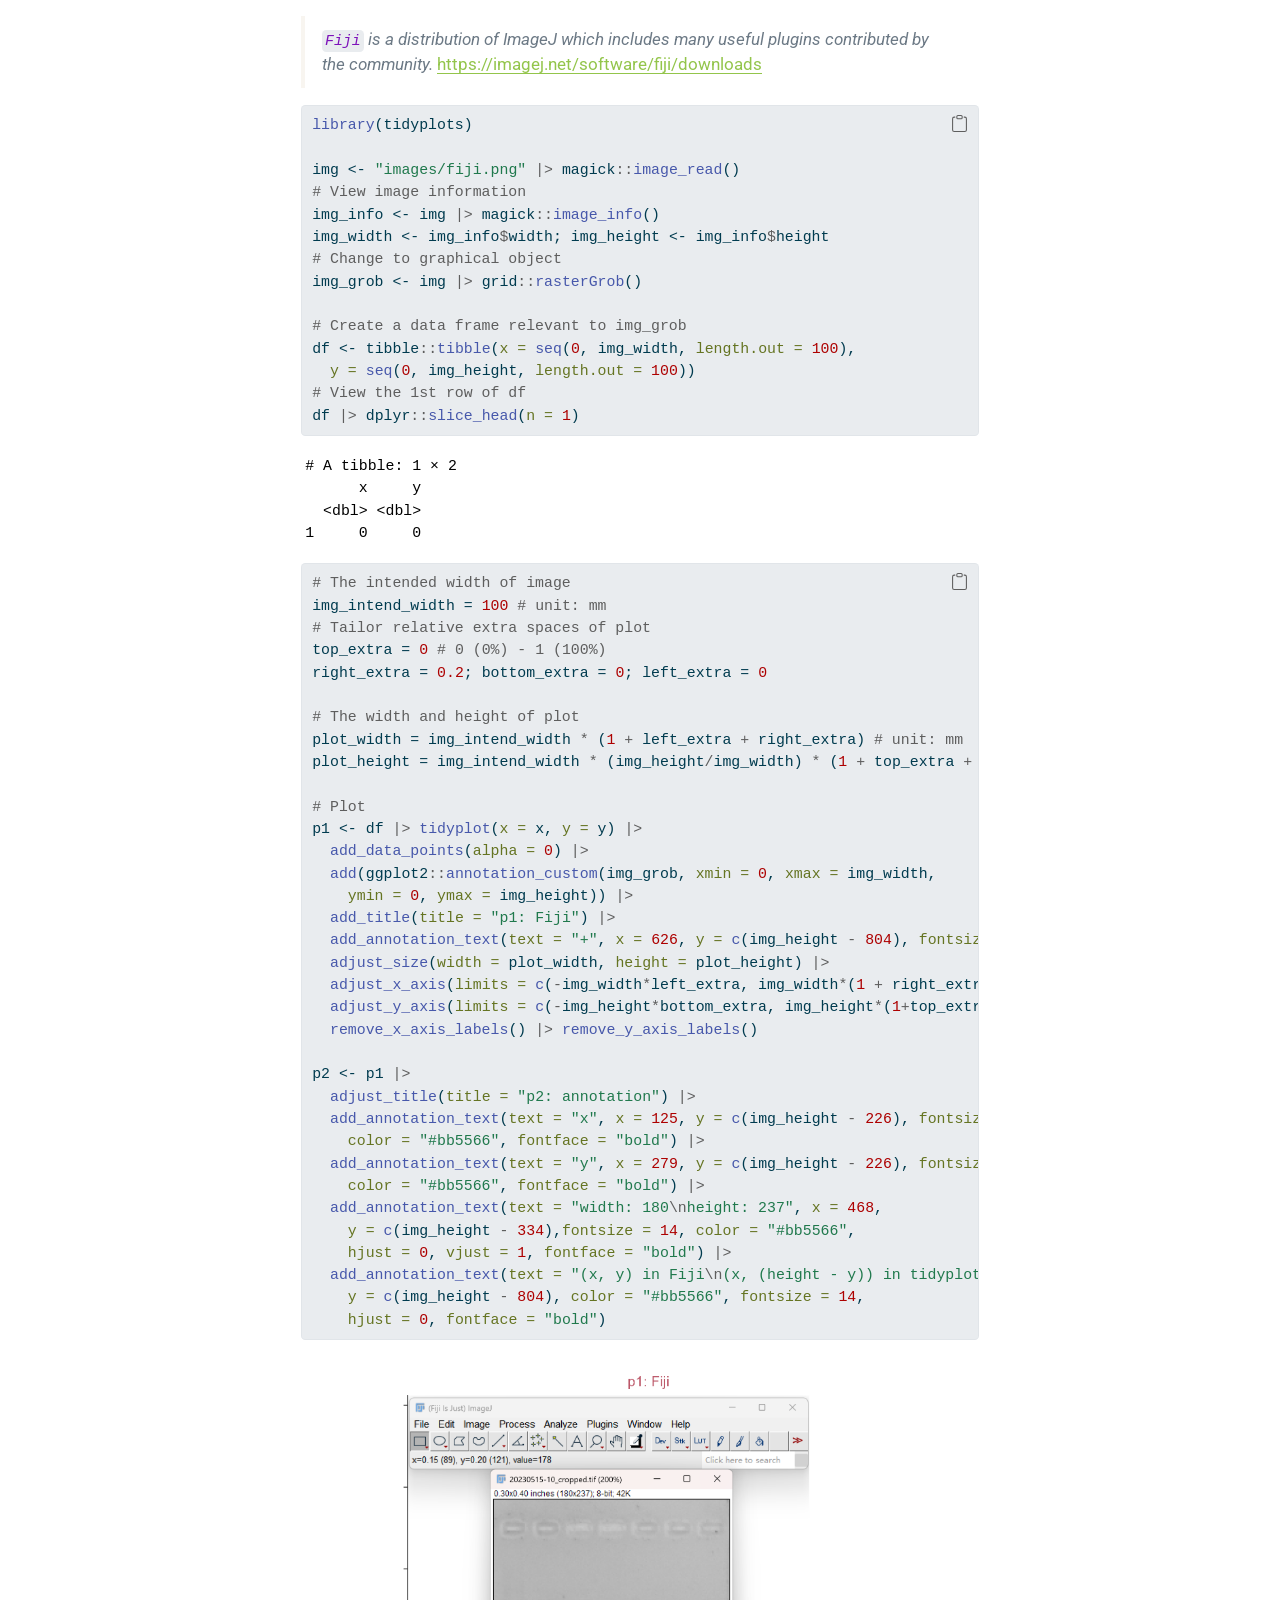
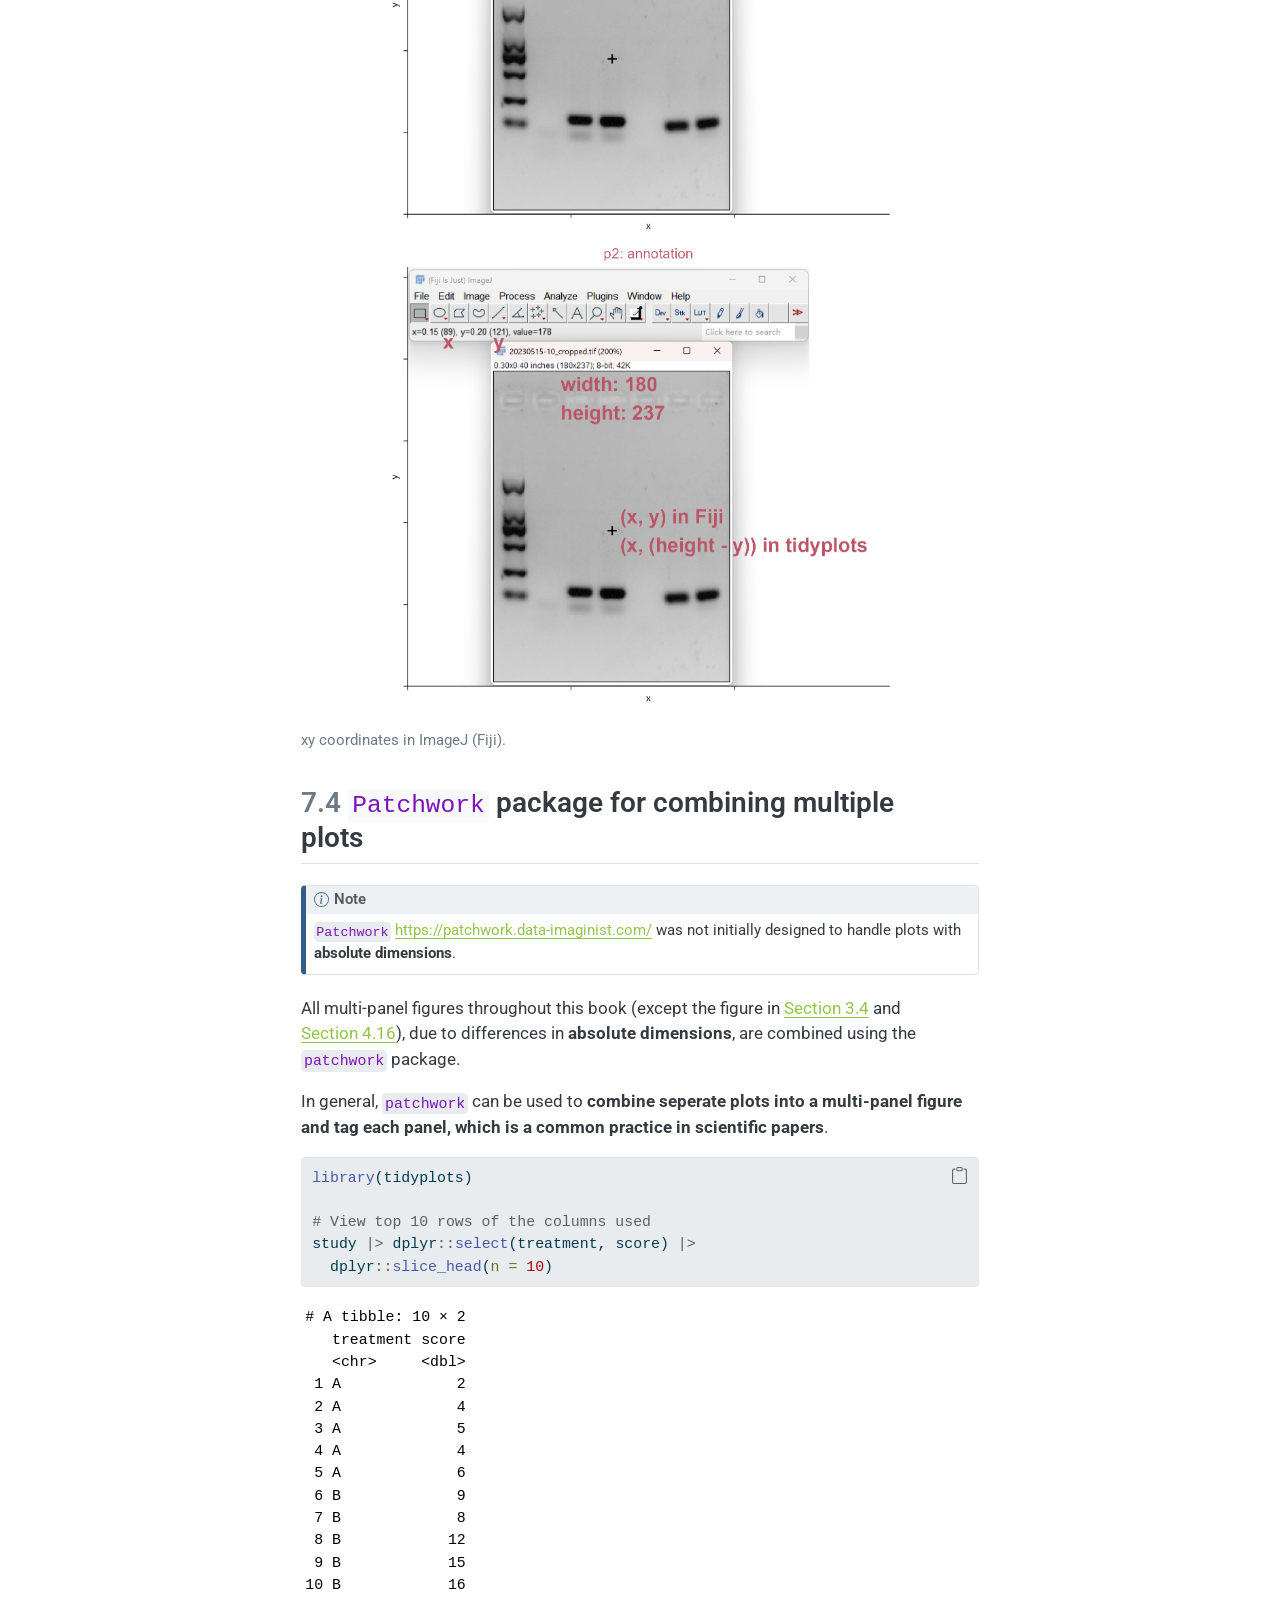
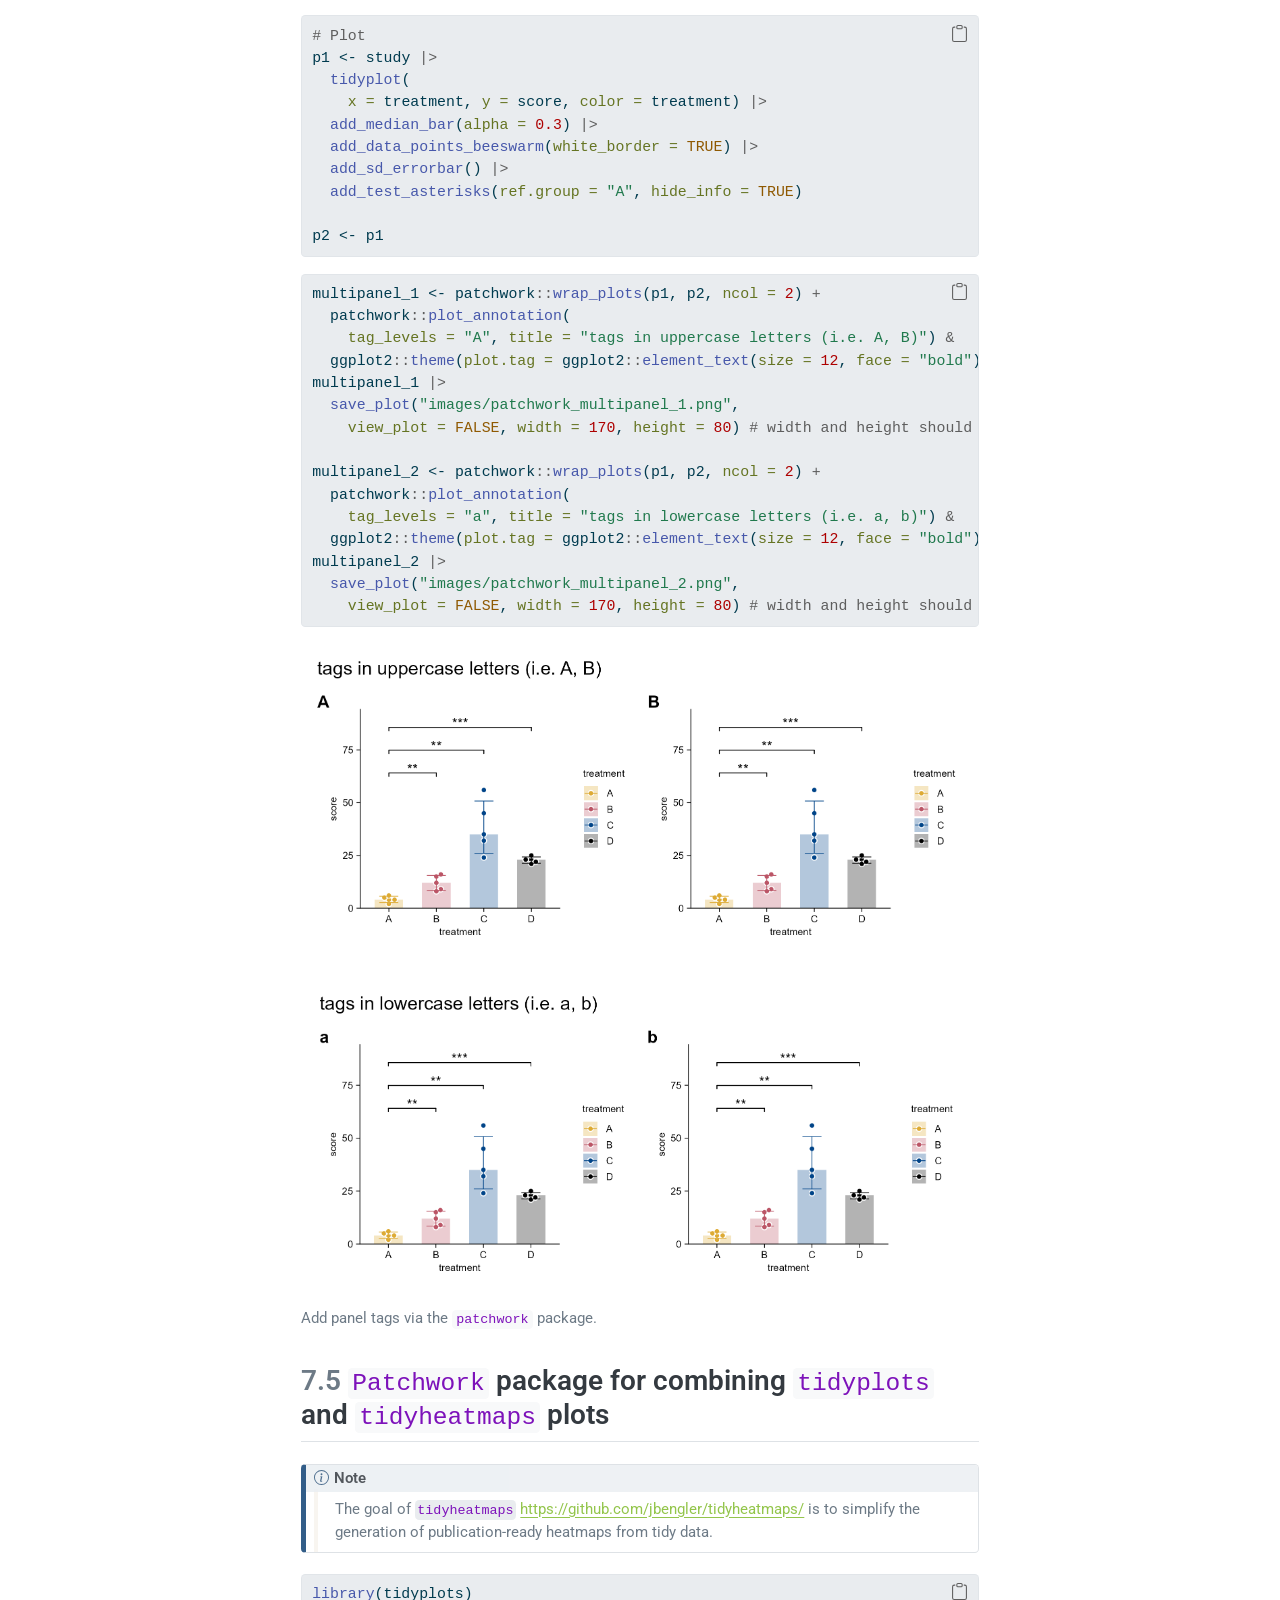
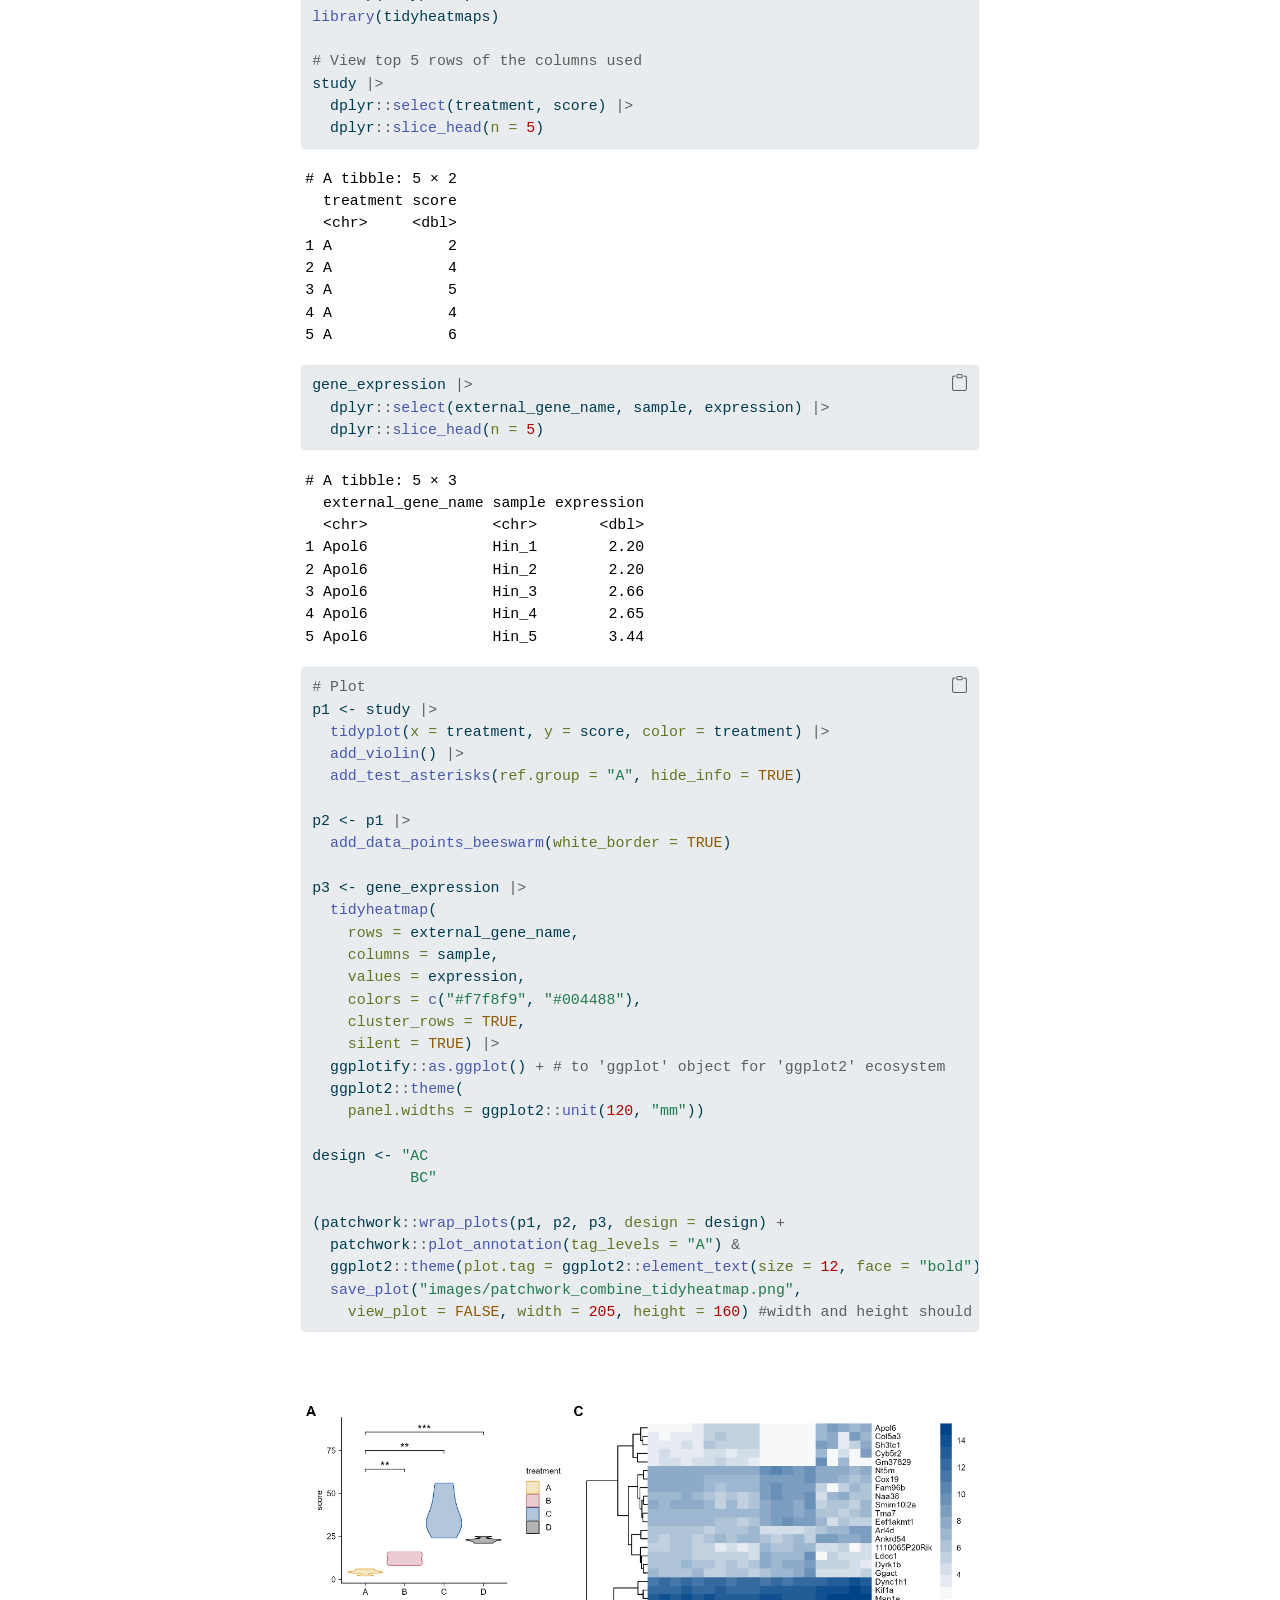
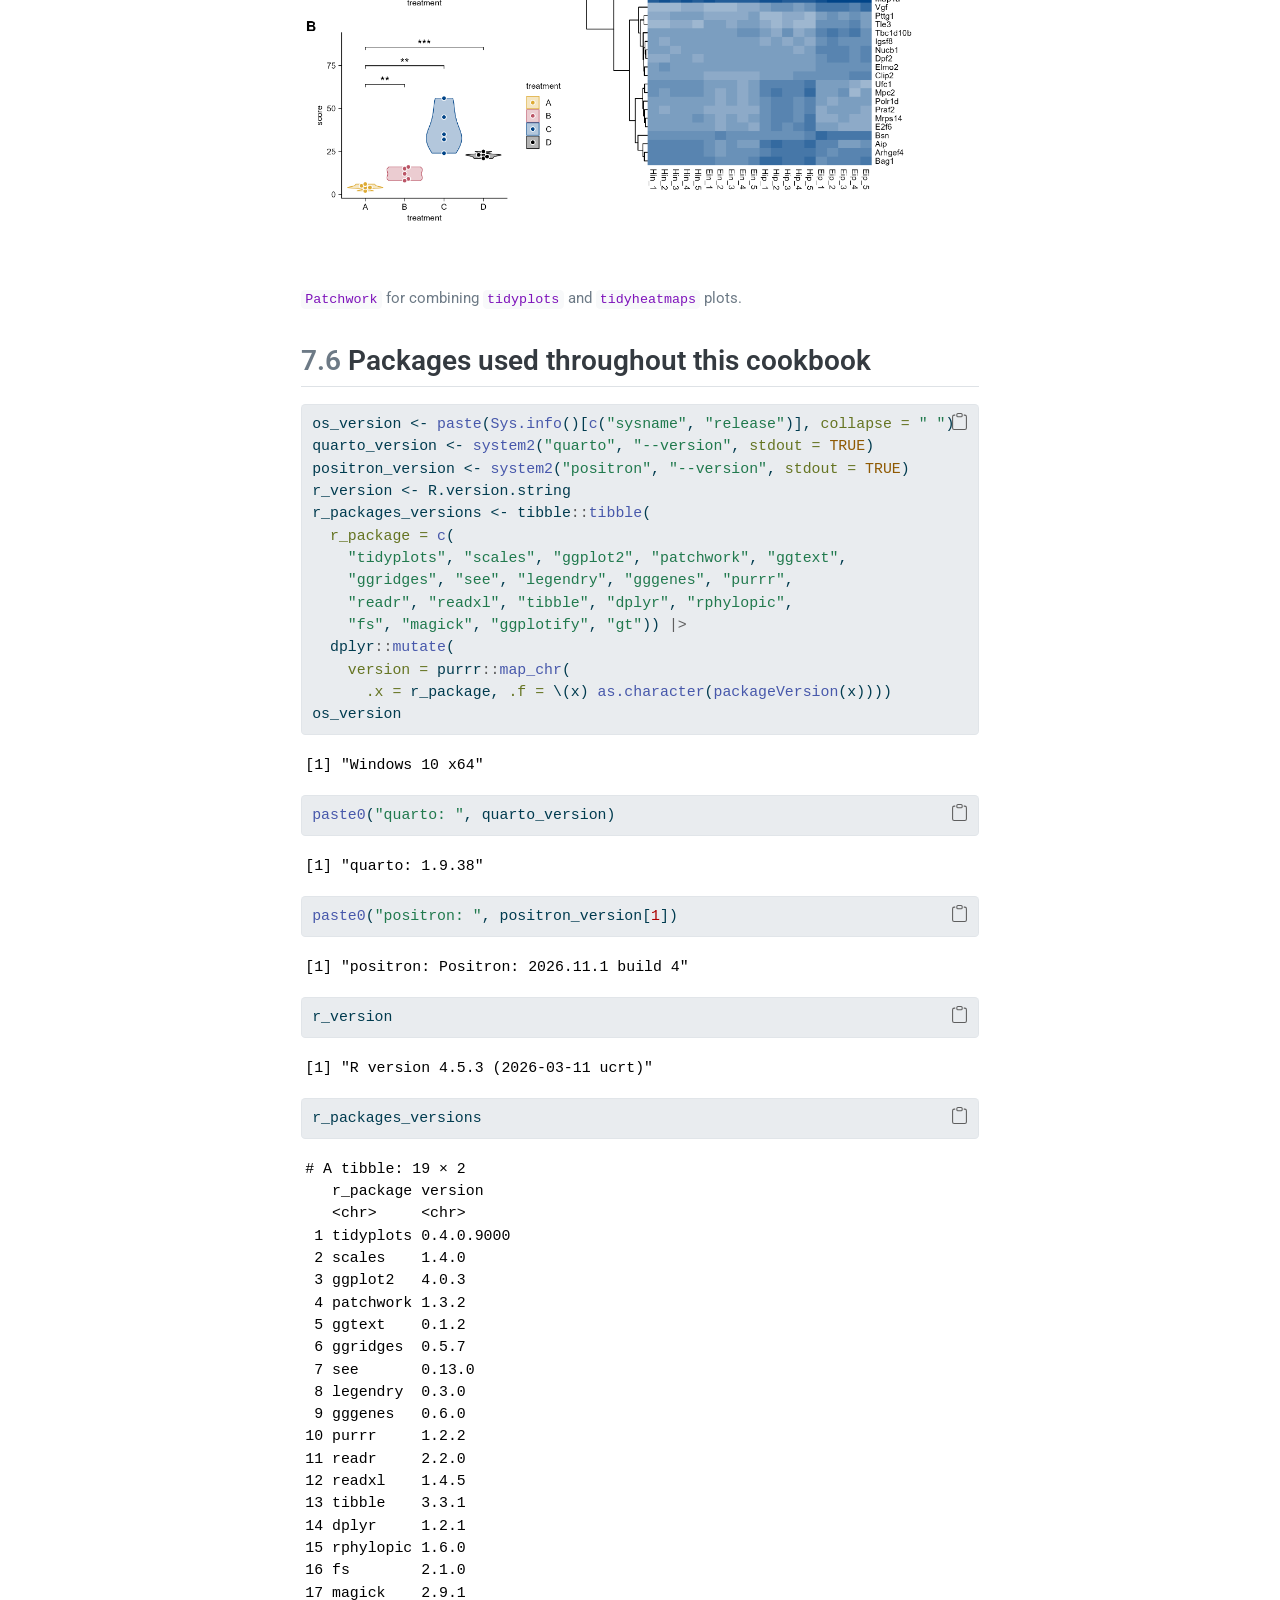
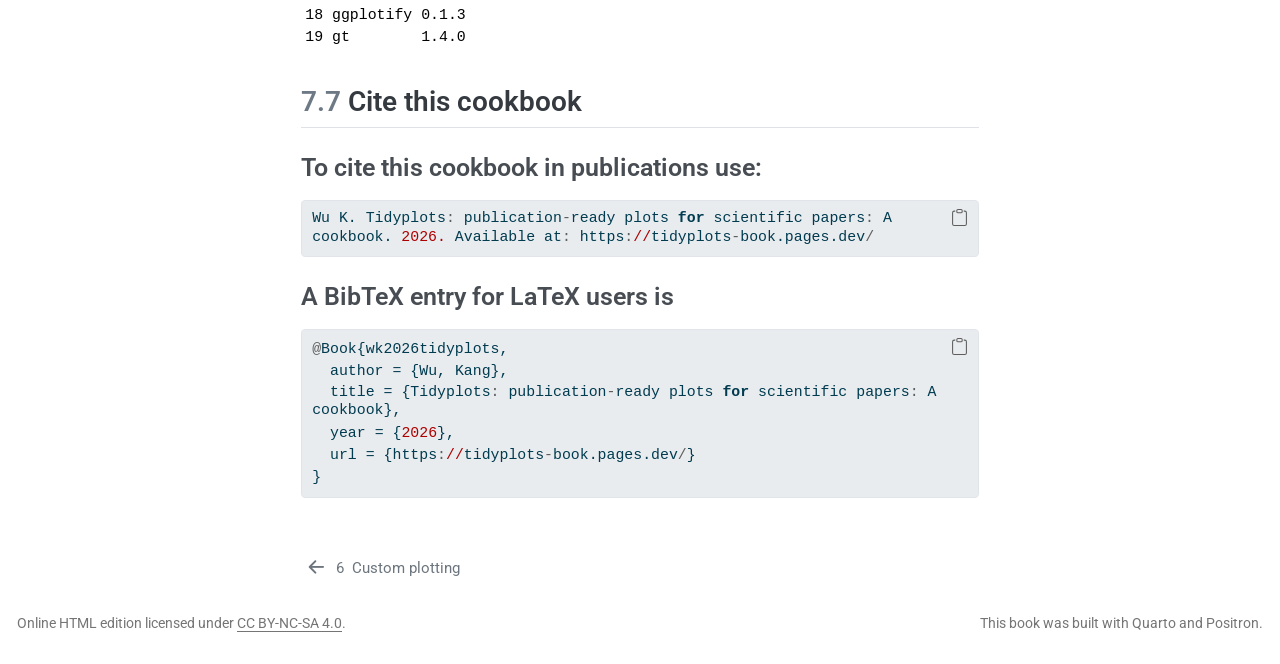
==== commit 628c0eed: "e1.2.0" ====
--- a/_book/appendix.html
+++ b/_book/appendix.html
@@ -822,7 +822,7 @@
 <span id="cb19-7"><a href="#cb19-7" aria-hidden="true" tabindex="-1"></a>    <span class="st">"tidyplots"</span>, <span class="st">"scales"</span>, <span class="st">"ggplot2"</span>, <span class="st">"patchwork"</span>, <span class="st">"ggtext"</span>, </span>
 <span id="cb19-8"><a href="#cb19-8" aria-hidden="true" tabindex="-1"></a>    <span class="st">"ggridges"</span>, <span class="st">"see"</span>, <span class="st">"legendry"</span>, <span class="st">"gggenes"</span>, <span class="st">"purrr"</span>, </span>
 <span id="cb19-9"><a href="#cb19-9" aria-hidden="true" tabindex="-1"></a>    <span class="st">"readr"</span>, <span class="st">"readxl"</span>, <span class="st">"tibble"</span>, <span class="st">"dplyr"</span>, <span class="st">"rphylopic"</span>, </span>
-<span id="cb19-10"><a href="#cb19-10" aria-hidden="true" tabindex="-1"></a>    <span class="st">"fs"</span>, <span class="st">"magick"</span>, <span class="st">"ggplotify"</span>)) <span class="sc">|&gt;</span> </span>
+<span id="cb19-10"><a href="#cb19-10" aria-hidden="true" tabindex="-1"></a>    <span class="st">"fs"</span>, <span class="st">"magick"</span>, <span class="st">"ggplotify"</span>, <span class="st">"gt"</span>)) <span class="sc">|&gt;</span> </span>
 <span id="cb19-11"><a href="#cb19-11" aria-hidden="true" tabindex="-1"></a>  dplyr<span class="sc">::</span><span class="fu">mutate</span>(</span>
 <span id="cb19-12"><a href="#cb19-12" aria-hidden="true" tabindex="-1"></a>    <span class="at">version =</span> purrr<span class="sc">::</span><span class="fu">map_chr</span>(</span>
 <span id="cb19-13"><a href="#cb19-13" aria-hidden="true" tabindex="-1"></a>      <span class="at">.x =</span> r_package, <span class="at">.f =</span> \(x) <span class="fu">as.character</span>(<span class="fu">packageVersion</span>(x))))</span>
@@ -844,7 +844,7 @@
 </div>
 <div class="code-copy-outer-scaffold"><div class="sourceCode cell-code" id="cb27"><pre class="sourceCode r code-with-copy"><code class="sourceCode r"><span id="cb27-1"><a href="#cb27-1" aria-hidden="true" tabindex="-1"></a>r_packages_versions</span></code></pre></div><button title="Copy to Clipboard" class="code-copy-button"><i class="bi"></i></button></div>
 <div class="cell-output cell-output-stdout">
-<pre><code># A tibble: 18 × 2
+<pre><code># A tibble: 19 × 2
    r_package version   
    &lt;chr&gt;     &lt;chr&gt;     
  1 tidyplots 0.4.0.9000
@@ -864,7 +864,8 @@
 15 rphylopic 1.6.0     
 16 fs        2.1.0     
 17 magick    2.9.1     
-18 ggplotify 0.1.3     </code></pre>
+18 ggplotify 0.1.3     
+19 gt        1.4.0     </code></pre>
 </div>
 </div>
 </section>
